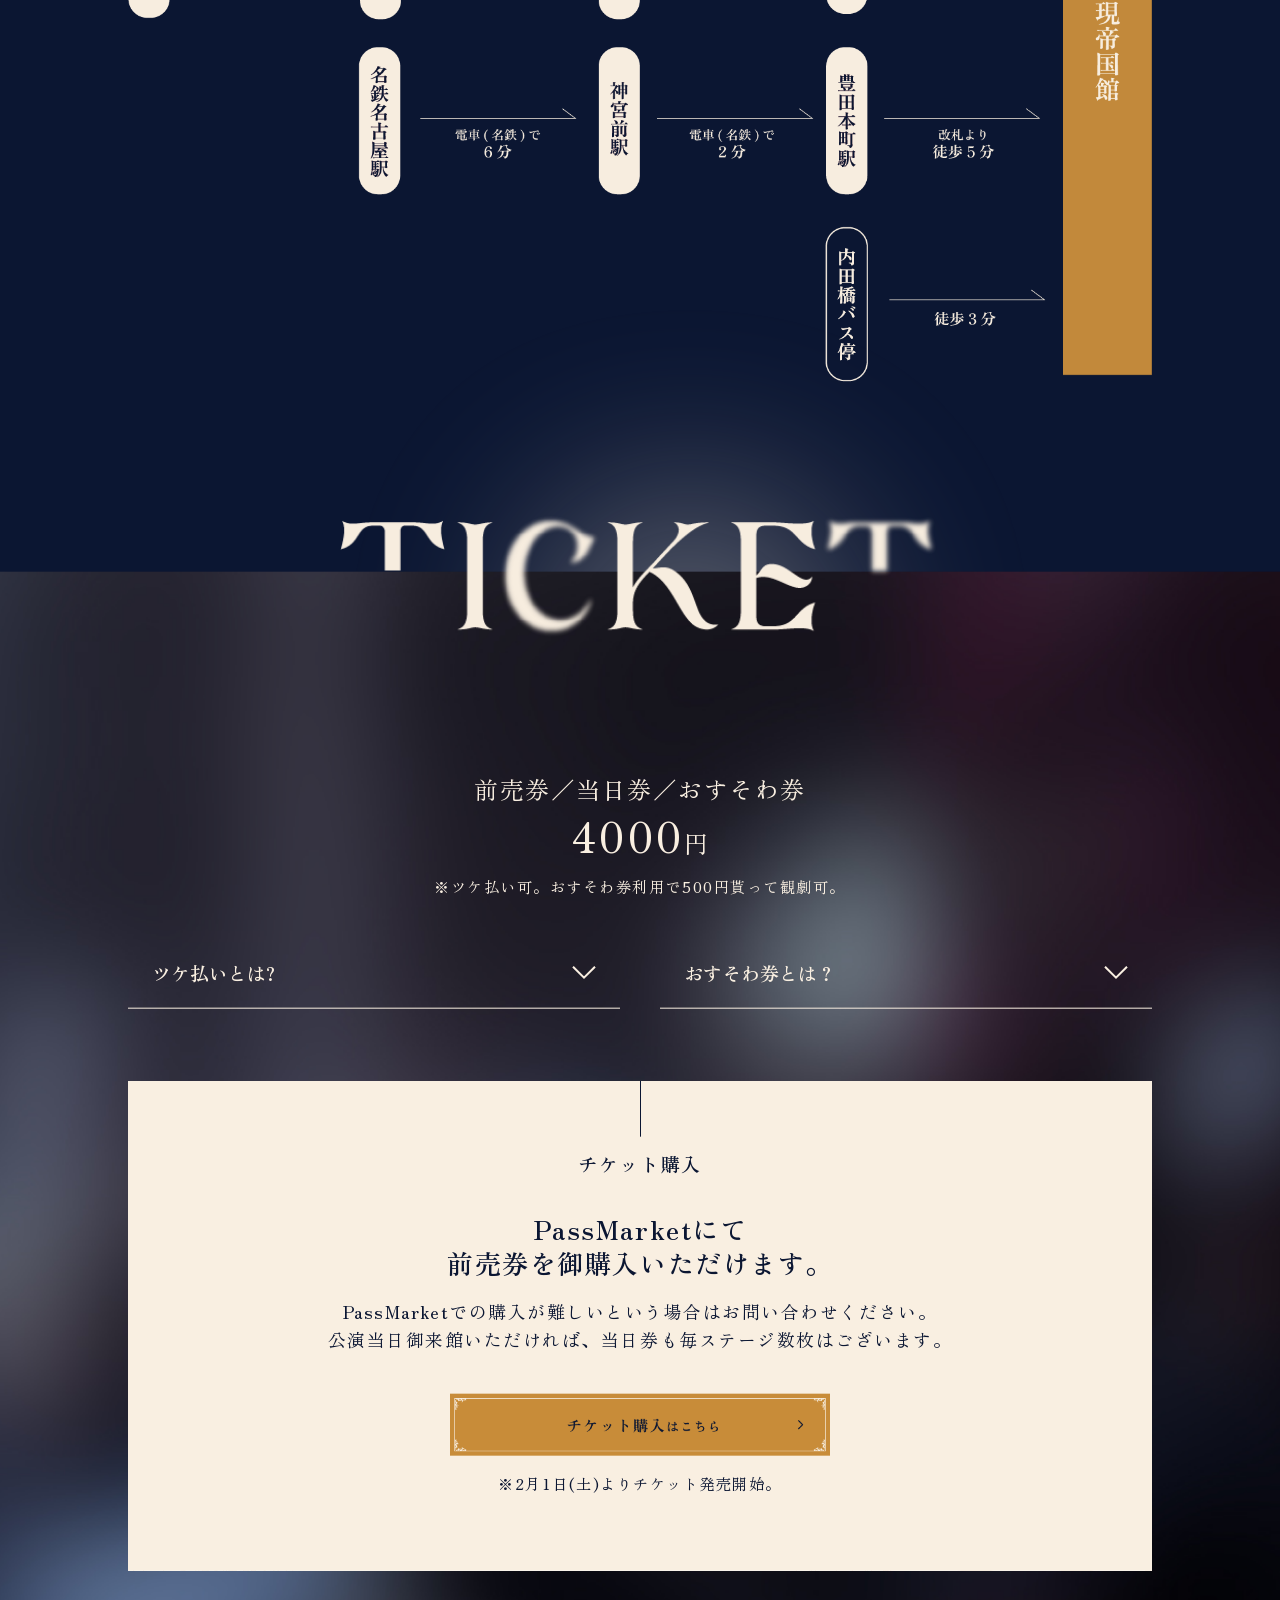
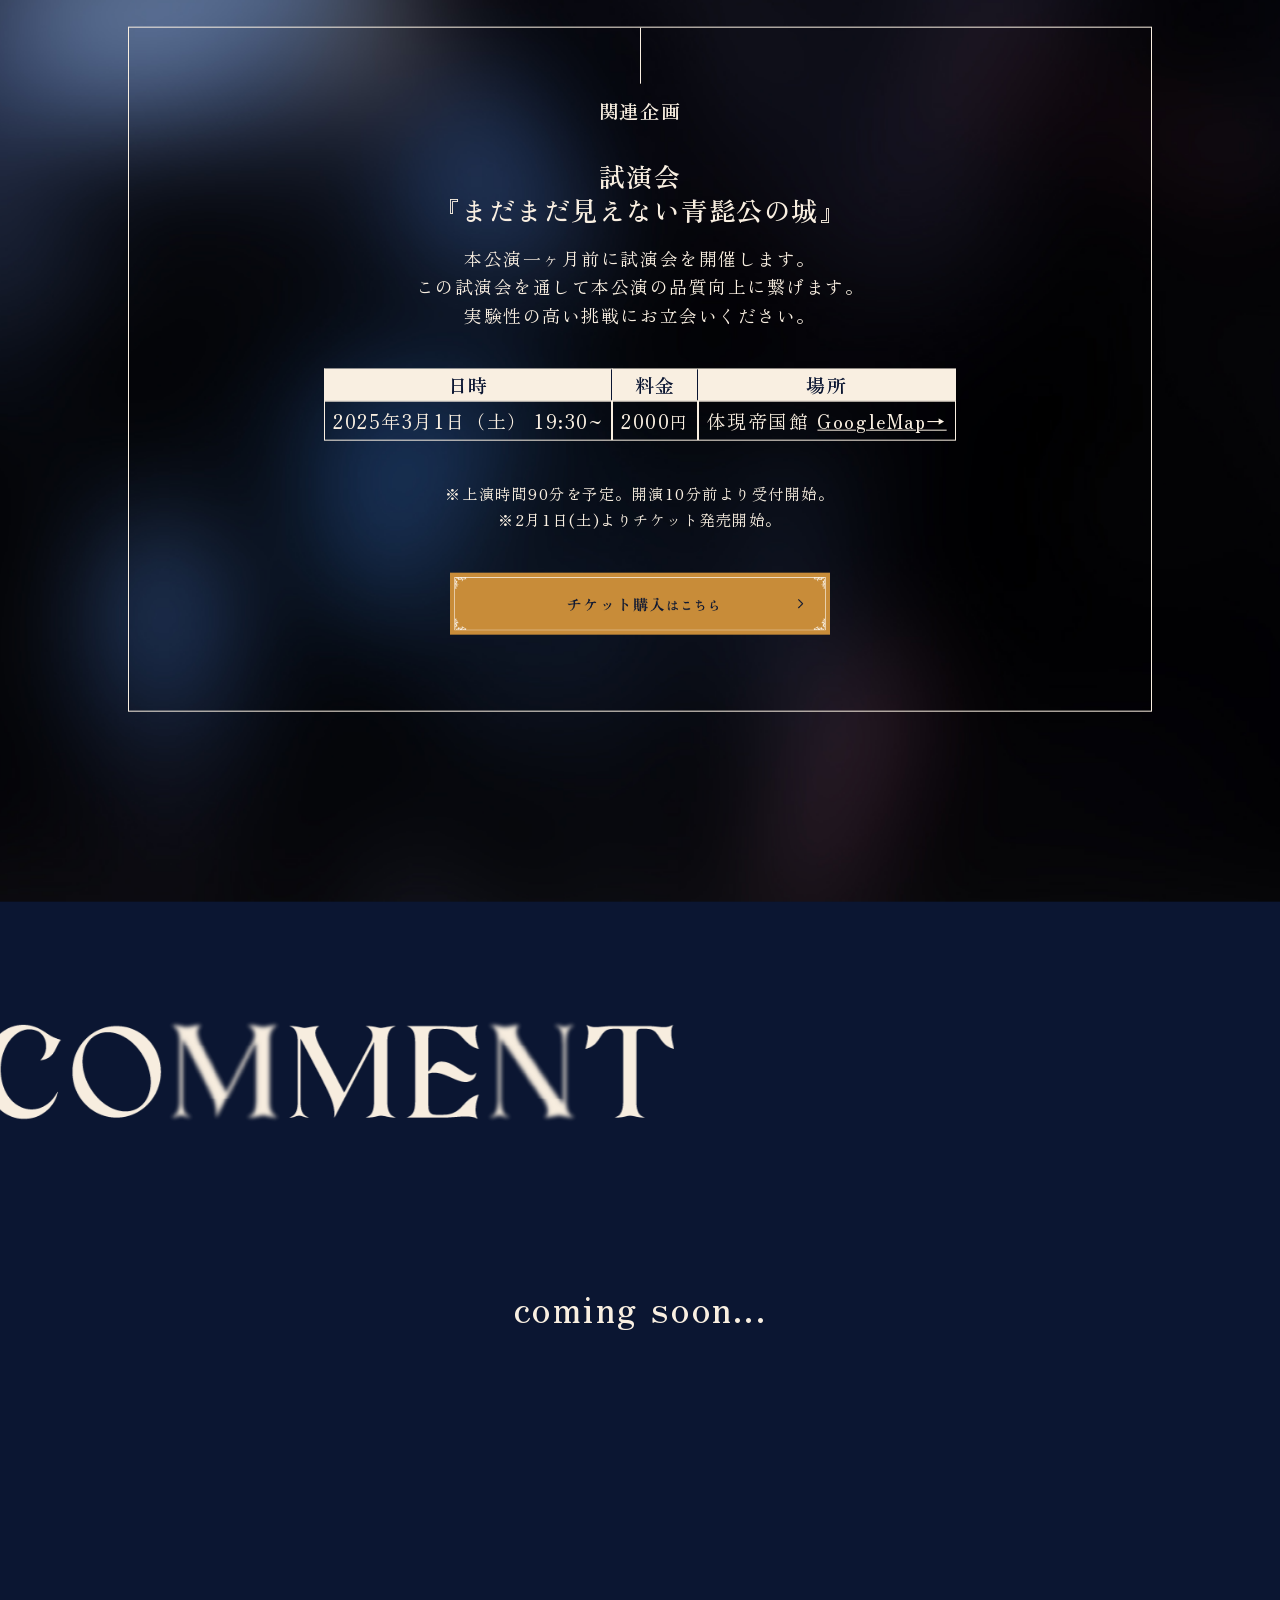
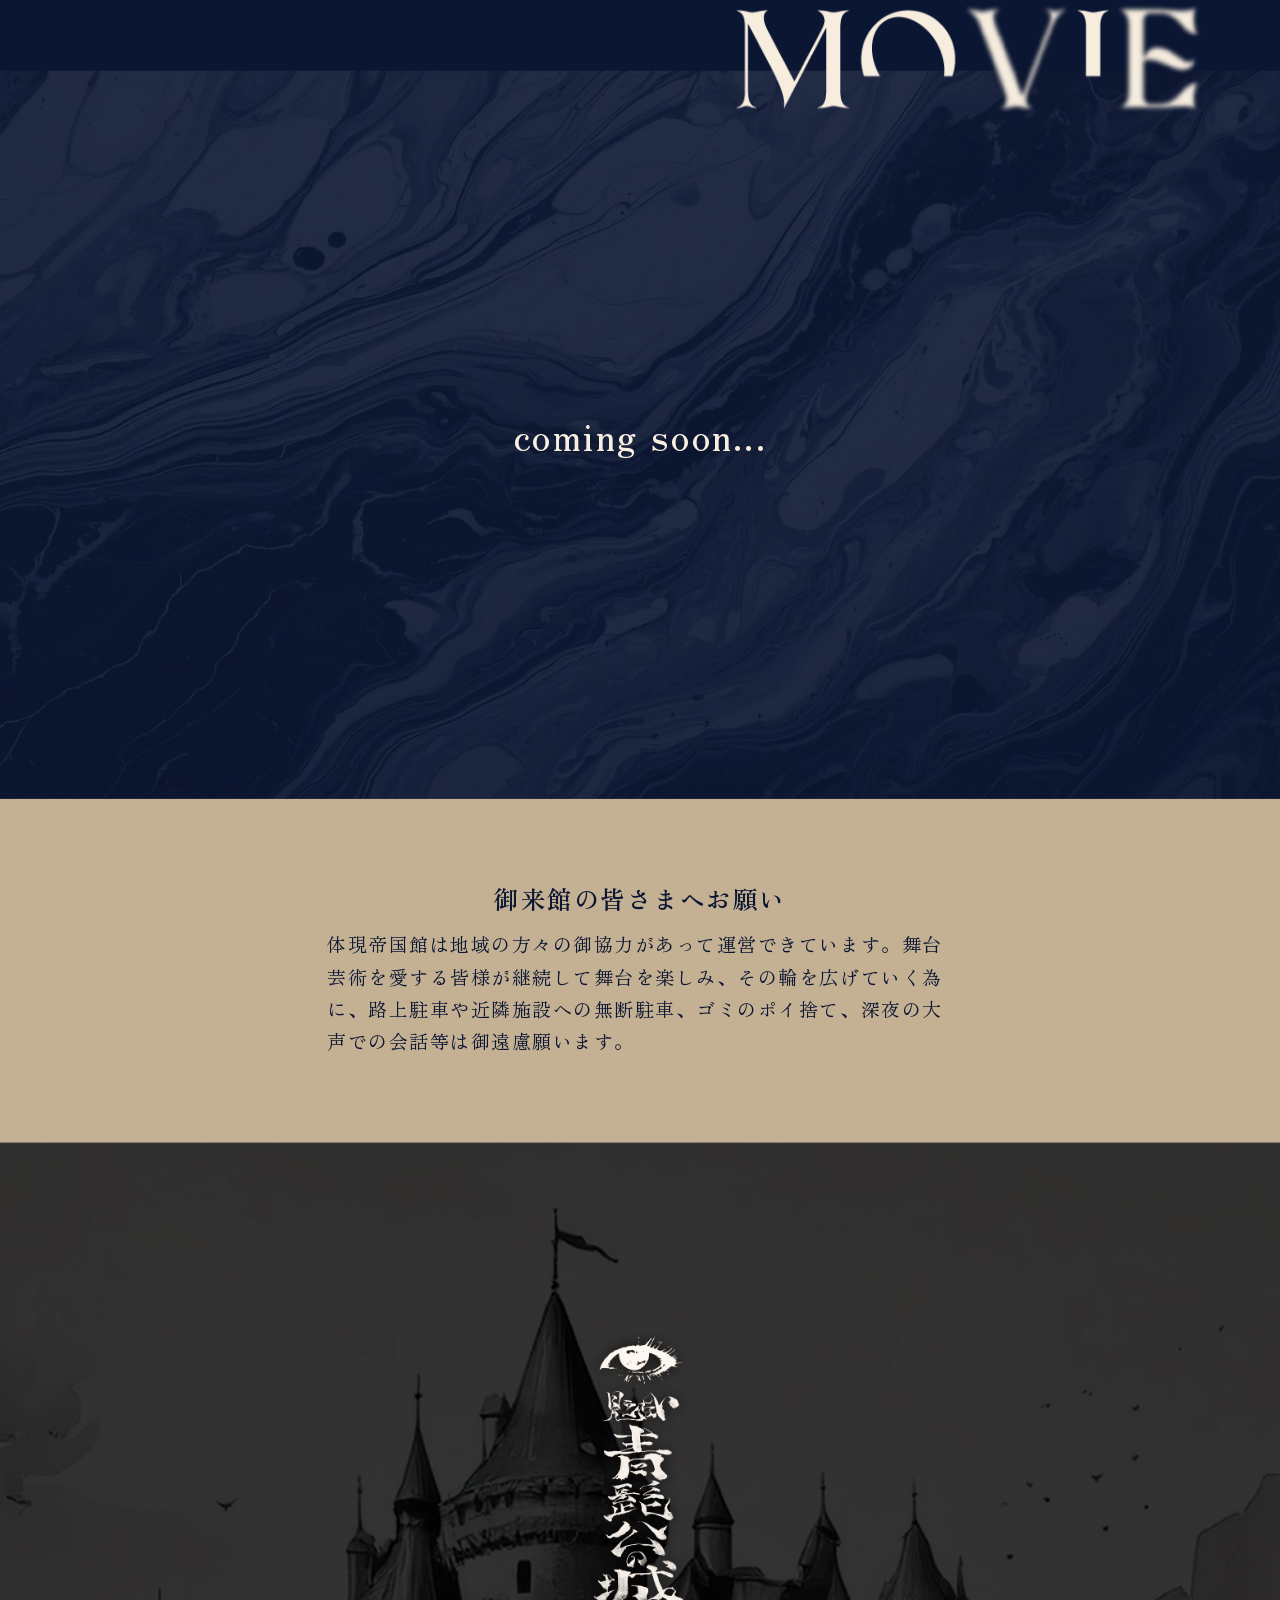
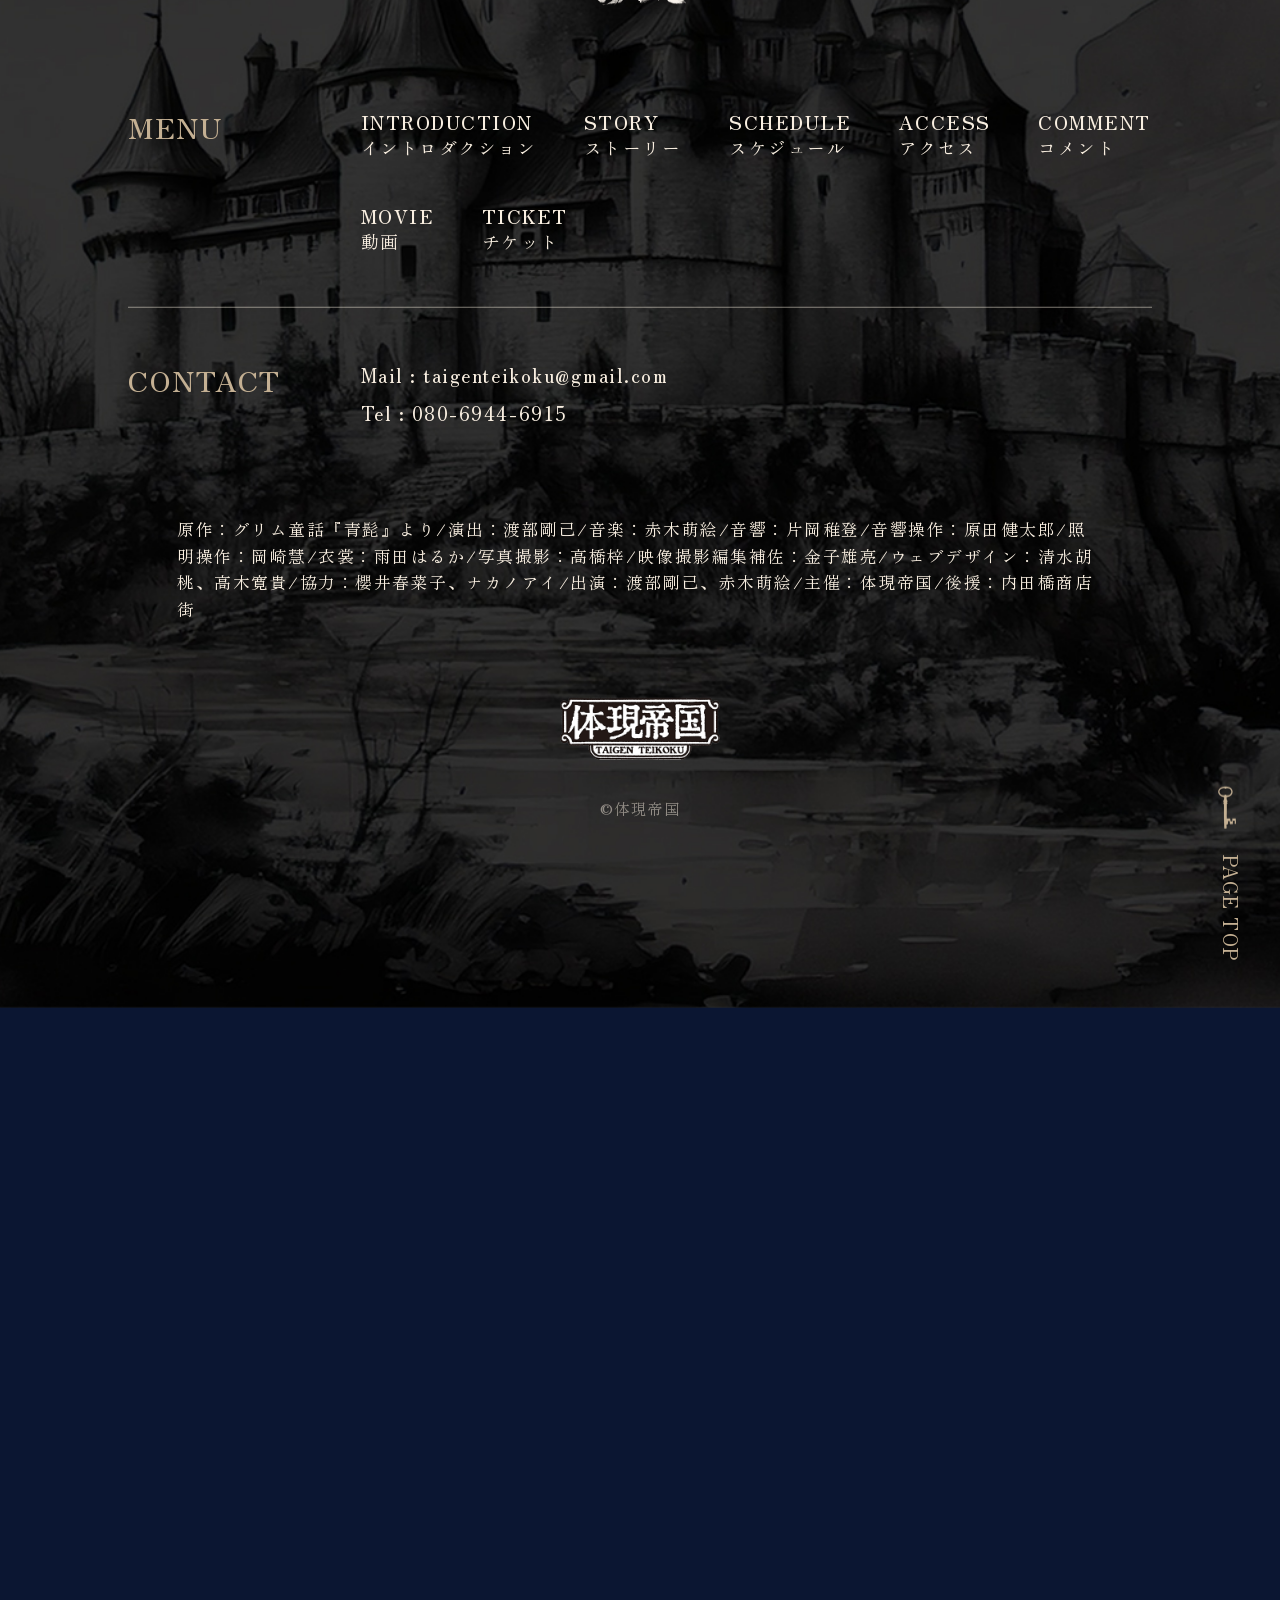
==== index.html @ 249db5a3 "a" ====
<!DOCTYPE html>
<html lang="ja">

<head prefix="og: https://ogp.me/ns#">
    <!-- 公開時に削除 -->
    <meta name="robots" content="noindex">
    <!-- ここまで -->
    <meta charset="UTF-8">
    <meta name="viewport" content="width=device-width, initial-scale=1.0">
    <title>見えない青髭公の城 | 体現帝国</title>
    <meta property="og:url" content="https://taigenteikoku.com/mienaiaohigekonoshiro_20250405" />
    <meta property="og:type" content="website" />
    <meta property="og:title" content="見えない青髭公の城 | 体現帝国" />
    <meta property="og:description" content="体現帝国 第十二回公演「見えない青髭公の城」の公式サイトです。" />
    <meta property="og:site_name" content="見えない青髭公の城 | 体現帝国" />
    <meta property="og:image" content="https://taigenteikoku.com/mienaiaohigekonoshiro_20250405/images/ogp.jpg" />


    <link rel="icon" href="./images/favicon.ico" sizes="256x256">
    <link rel="stylesheet" href="./preload.css" media="print" onload="this.media='all'" />
    <link rel="stylesheet" href="./destyle.css">
    <link rel="stylesheet" href="./style.min.css">
    <link rel="preconnect" href="https://fonts.googleapis.com">
</head>

<body class="body">


    <div class="loading">
        <div class="loading__img__wrapper">
            <img src="./images/eye_white_close.png" alt="" class="loading__img loading__img--1">
            <img src="./images/eye_white.png" alt="" class="loading__img loading__img--2">
        </div>
        <p class="loading__text"><span class="count" data-num="100">0</span>%</p>
    </div>


    <div id="cursor"></div>
    <img src="./images/cursor.png" alt="" id="stalker">


    <div class="bounce-wrapper">
        <div id="object"></div>
    </div>



    <div id="luxy">
        <!-- ファーストビュー -->

        <section class="p-firstview p-firstview--pc">
            <div class="p-firstview__inner">
                <div class="p-firstview__taigen-performance p-firstview__taigen-performance--pc mouse-over">
                    <img src="./images/taigenlogo.png" alt="体現帝国ロゴ"
                        class="p-firstview__taigenlogo p-firstview__taigenlogo--pc">

                    <p class="p-firstview__taigen-performance__text p-firstview__taigen-performance__text--pc">体現帝国館
                        こけら落とし公演<br>体現帝国 第十二回公演</p>
                </div>



                <div class="p-firstview__aohigelogo__wrapper mouse-over">
                    <img src="./images/logo.png" alt="見えない青髭公の城"
                        class="p-firstview__aohigelogo p-firstview__aohigelogo--1">
                    <img src="./images/logo2.png" alt="見えない青髭公の城"
                        class="p-firstview__aohigelogo p-firstview__aohigelogo--2">
                </div>

                <div class="p-firstview__time p-firstview__time--pc">
                    <p class="c-detail__time__text"><span class="c-detail__time__bold">2025年4月~6月</span>の3ヶ月間、</p>
                    <p class="c-detail__time__text"><span class="c-detail__time__bold">毎週土曜夜19時30分</span>開演</p>
                    <small class="c-detail__time__attention c-detail__time__attention--pc">※5月31日（土）のみ休演。</small>
                </div>

                <div class="p-firstview__credit">
                    <dl class="p-firstview__credit__list">
                        <dt class="p-firstview__credit__job">演出</dt>
                        <dd class="p-firstview__credit__name">渡部剛己</dd>
                    </dl>

                    <dl class="p-firstview__credit__list">
                        <dt class="p-firstview__credit__job">音楽</dt>
                        <dd class="p-firstview__credit__name">赤木萌絵</dd>
                    </dl>
                </div>



                <div class="p-firstview__main_visual__wrapper">
                    <div class="p-firstview__circletext mouse-over">
                        <img src="./images/2x/circle_text@2x.png" alt="">
                    </div>

                    <img src="./images/2x/mainVisual@2x.png" alt="メイン画像" class="p-firstview__main_visual">
                    <img src="./images/2x/mainVisual2@2x.png" alt="メイン画像"
                        class="p-firstview__main_visual p-firstview__main_visual--2">

                </div>


                <div class="p-firstview__english">
                    <p class="p-firstview__english-text">On this day, the "warehouse" becomes a "theater,"</p>
                    <p class="p-firstview__english-text">the "theater" becomes "Bluebeard's castle," and</p>
                    <p class="p-firstview__english-text">"Bluebeard's castle" becomes the "Japan" we know so well.
                    </p>

                </div>


            </div>
        </section>

        <section class="p-firstview p-firstview--mobile">
            <div class="p-firstview__inner">
                <div class="p-firstview__taigen-performance mouse-over">
                    <p class="p-firstview__taigen-performance__text">体現帝国館 こけら落とし公演<br>体現帝国 第十二回公演</p>
                    <img src="./images/taigenlogo.png" alt="体現帝国ロゴ" class="p-firstview__taigenlogo">
                </div>

                <div class="p-firstview__aohigelogo__wrapper mouse-over">
                    <img src="./images/logo.png" alt="見えない青髭公の城"
                        class="p-firstview__aohigelogo p-firstview__aohigelogo--1">
                    <img src="./images/logo2.png" alt="見えない青髭公の城"
                        class="p-firstview__aohigelogo p-firstview__aohigelogo--2">
                </div>
                <div class="p-firstview__main_visual__wrapper">


                    <div class="p-firstview__circletext mouse-over">
                        <img src="./images/2x/circle_text@2x.png" alt="">
                    </div>

                    <picture>
                        <source srcset="./images/2x/mainVisual@2x.png" media="(min-width: 768px)" type="image/png"
                            width="498" height="756">
                        <img src="./images/1x/mainVisual.png" alt="メイン画像" class="p-firstview__main_visual" width="498"
                            height="756">
                    </picture>

                    <picture>
                        <source srcset="./images/2x/mainVisual@2x.png" media="(min-width: 768px)" type="image/png">
                        <img src="./images/2x/mainVisual2@2x_mobile.png" alt="メイン画像"
                            class="p-firstview__main_visual p-firstview__main_visual--2">
                    </picture>
                </div>
            </div>
        </section>


        <!-- ヘッダー -->
        <!-- ヘッダーモバイル -->
        <header class="l-header l-header--mobile">
            <button class="l-hamburger">
                <span class="l-hamburger__border"></span>
                <span class="l-hamburger__border"></span>
                <span class="l-hamburger__border"></span>
                <p class="l-hamburger__text">MENU</p>
            </button>

            <div class="l-nav__wrapper--mobile">
                <dl class="l-nav l-nav--mobile">
                    <a href="#introduction" class="l-nav__link">
                        <dt class="l-nav__item--english l-nav__item">INTRODUCTION</dt>
                        <dd class="l-nav__item--japanese l-nav__item">イントロダクション</dd>
                    </a>

                    <a href="#story" class="l-nav__link">
                        <dt class="l-nav__item--english l-nav__item">STORY</dt>
                        <dd class="l-nav__item--japanese l-nav__item">ストーリー</dd>
                    </a>

                    <a href="#schedule" class="l-nav__link">
                        <dt class="l-nav__item--english l-nav__item">SCHEDULE</dt>
                        <dd class="l-nav__item--japanese l-nav__item">スケジュール</dd>
                    </a>

                    <a href="#access" class="l-nav__link">
                        <dt class="l-nav__item--english l-nav__item">ACCESS</dt>
                        <dd class="l-nav__item--japanese l-nav__item">アクセス</dd>
                    </a>

                    <a href="#comment" class="l-nav__link">
                        <dt class="l-nav__item--english l-nav__item">COMMENT</dt>
                        <dd class="l-nav__item--japanese l-nav__item">コメント</dd>
                    </a>

                    <a href="#movie" class="l-nav__link">
                        <dt class="l-nav__item--english l-nav__item">MOVIE</dt>
                        <dd class="l-nav__item--japanese l-nav__item">動画</dd>
                    </a>

                    <a href="#ticket" class="l-nav__link">
                        <dt class="l-nav__item--english l-nav__item">TICKET</dt>
                        <dd class="l-nav__item--japanese l-nav__item">チケット</dd>
                    </a>

                </dl>
            </div>
        </header>


        <header class="l-header l-header--pc">
            <dl class="l-nav l-nav--pc">

                <a href="#introduction" class="l-nav__link">
                    <dt class="l-nav__item--english l-nav__item">INTRODUCTION</dt>
                    <dd class="l-nav__item--japanese l-nav__item">イントロダクション</dd>
                </a>

                <a href="#story" class="l-nav__link">
                    <dt class="l-nav__item--english l-nav__item">STORY</dt>
                    <dd class="l-nav__item--japanese l-nav__item">ストーリー</dd>
                </a>

                <a href="#schedule" class="l-nav__link">
                    <dt class="l-nav__item--english l-nav__item">SCHEDULE</dt>
                    <dd class="l-nav__item--japanese l-nav__item">スケジュール</dd>
                </a>

                <a href="#access" class="l-nav__link">
                    <dt class="l-nav__item--english l-nav__item">ACCESS</dt>
                    <dd class="l-nav__item--japanese l-nav__item">アクセス</dd>
                </a>

                <a href="#comment" class="l-nav__link">
                    <dt class="l-nav__item--english l-nav__item">COMMENT</dt>
                    <dd class="l-nav__item--japanese l-nav__item">コメント</dd>
                </a>

                <a href="#movie" class="l-nav__link">
                    <dt class="l-nav__item--english l-nav__item">MOVIE</dt>
                    <dd class="l-nav__item--japanese l-nav__item">動画</dd>
                </a>

                <a href="#ticket" class="l-nav__link">
                    <dt class="l-nav__item--english l-nav__item">TICKET</dt>
                    <dd class="l-nav__item--japanese l-nav__item">チケット</dd>
                </a>

            </dl>
        </header>


        <!-- 詳細 -->
        <div class="wrapper">
            <section class="c-detail">
                <div class="c-detail__inner">
                    <div class="c-detail__time">
                        <p class="c-detail__time__text"><span class="c-detail__time__bold">2025年4月~6月</span>の3ヶ月間、
                        </p>
                        <p class="c-detail__time__text"><span class="c-detail__time__bold">毎週土曜夜19時30分</span>開演</p>
                        <small class="c-detail__time__attention">※5月31日（土）のみ休演。</small>
                    </div>

                    <div class="c-detail__credit">
                        <dl class="c-detail__credit__list">
                            <dt class="c-detail__credit__job">演出</dt>
                            <dd class="c-detail__credit__name">渡部剛己</dd>
                        </dl>

                        <dl class="c-detail__credit__list">
                            <dt class="c-detail__credit__job">音楽</dt>
                            <dd class="c-detail__credit__name">赤木萌絵</dd>
                        </dl>
                    </div>

                    <div class="c-detail__english">
                        <p class="c-detail__english-text">On this day, the "warehouse" becomes a "theater,"</p>
                        <p class="c-detail__english-text">the "theater" becomes "Bluebeard's castle," and</p>
                        <p class="c-detail__english-text">"Bluebeard's castle" becomes the "Japan" we know</p>
                        <p class="c-detail__english-text">so well.</p>

                    </div>

                </div>
            </section>

            <!-- バナー -->
            <section class="p-banner">
                <div class="p-banner__inner">
                    <button class="c-button c-button--ticket c-button--ticket-main"><a
                            href="https://passmarket.yahoo.co.jp/event/show/detail/021ije5vzr541.html" target="_blank"
                            rel="noopener noreferrer" class="c-button__link"><img src="./images/btn.png" alt=""
                                class="c-button__img"></a></button>


                    <!-- ここから下は非表示 -->

                    <!-- <a href="#" class="p-banner__link"><img src="./images/2x/banner1@2x.png" alt="バナー"
                            class="p-banner--1"></a>

                    <a href="#schedule" class="p-banner__link"><img src="./images/2x/banner2@2x.png" alt="バナー"
                            class="p-banner--2"></a> -->

                    <!-- ここまで -->
                </div>
            </section>
        </div>


        <!-- イントロダクション -->
        <section class="p-introduction" id="introduction">
            <h2 class="p-introduction__head p-introduction__head--intro target">
                <img src="./images/2x/intro@2x.png" alt="イントロダクション"
                    class="p-introduction__head-img p-introduction__head-img--intro">
            </h2>

            <h2 class="p-introduction__head p-introduction__head--introduction target">
                <img src="./images/2x/intro_1@2x.png" alt="イントロダクション"
                    class="p-introduction__head-img p-introduction__head-img--introduction">
            </h2>




            <div class="p-introduction__text-and-img">
                <div class="p-introduction__text-group">
                    <h3 class="p-introduction__title target">いま、新たな幕が上がる。</h3>
                    <p class="p-introduction__text">2024年1月より<br class="br-mb">名古屋市南区にある倉庫を借り、<br>
                        改装を続けてきた<br class="br-mb">体現帝国の専用劇場『体現帝国館』。<br>
                        そのこけら落とし公演が上演されます。<br>
                        本番と同じ充実した劇場環境で<br class="br-mb">稽古を重ねてきた<br>
                        本作の上演にご期待ください。</p>
                </div>


                <div class="p-introduction__bg-wrapper ">
                    <div class="p-introduction__bg luxy-el" data-speed-y="4" data-offset="-150"></div>
                </div>
            </div>

            <h2 class="p-introduction__head p-introduction__head--duction target">
                <img src="./images/2x/duction@2x.png" alt="イントロダクション"
                    class="p-introduction__head-img p-introduction__head-img--duction">
            </h2>
        </section>


        <!-- ストーリー -->
        <section class="p-story" id="story">
            <div class="p-story__inner">
                <div class="p-story__img-and-head">
                    <div class="p-story__img-wrapper">
                        <div class="p-story__img luxy-el" data-speed-y="3" data-offset="-150"></div>
                    </div>
                    <h2 class="p-story__head target"><img src="./images/2x/story@2x.png" alt="ストーリー"
                            class="p-story__head-img">
                    </h2>
                </div>

                <div class="p-story__text-group">
                    <h3 class="p-story__title target">グリム童話『青髭』を元に創られる<br>
                        童話と現代が重なる<span class="bw">ダークメルヘン劇。</span></h3>
                    <p class="p-story__text target">
                        青髭公の城にやってきた盲目の少女ユディット。<br class="br-pc">「見ること」「見えないこと」「見過ぎてしまったこと」<br
                            class="br-pc">「見てはいけないこと」「見せてくれないこと」<br class="br-pc">「見たくないこと」「見せられてしまうこと」<br
                            class="br-pc">『見る』をテーマに演劇の魔法を<br class="br-pc">ふんだんに織り交ぜて劇は展開する。<br
                            class="br-pc">この日、“倉庫”は“劇場”となり、<br class="br-pc">“劇場”は“青髭公の城”となり、<br
                            class="br-pc">“青髭公の城”は私たちのよく知る“日本”となる。
                    </p>
                </div>
            </div>
        </section>


        <!-- スケジュール -->
        <section class="p-schedule" id="schedule">
            <div class="p-schedule__content">
                <h2 class="p-schedule__head target"><img src="./images/2x/schedule_1@2x.png" alt="スケジュール"
                        class="p-schedule__head-img">
                </h2>
                <div class="p-schedule__text-group target">
                    <h3 class="p-schedule__title">日時</h3>
                    <p class="p-schedule__text"><span class="p-schedule__bold">2025年4月~6月</span>の3ヶ月間、<br>
                        <span class="p-schedule__bold">毎週土曜夜19時30分</span>開演。
                    </p>
                    <small class="p-schedule__attention">※5月31日（土）のみ休演させていただきます。</small>


                    <!-- ここから下は非公開 -->
                    <!-- <div class="p-schedule__performance-group">
                        <h4 class="p-schedule__subtitle">＊ 追加公演決定!</h4>
                        <p class="p-schedule__text p-schedule__text--sub"><span
                                class="p-schedule__text--color p-schedule__small">日付　</span>7/4<span
                                class="p-schedule__small">(金)</span>、7/5<span
                                class="p-schedule__small">(土)</span>、7/6<span
                                class="p-schedule__small">(日)</span>、7/7<span class="p-schedule__small">(月)</span></p>

                        <p class="p-schedule__text"><span
                                class="p-schedule__text--color p-schedule__small">時間　</span>19:30〜</p>

                    </div> -->
                    <!-- ここまで -->

                    <h3 class="p-schedule__title">備考</h3>
                    <small class="p-schedule__attention">※上演時間90分を予定。開演10分前より受付開始。</small>
                    <small class="p-schedule__attention">※各日21:00頃より公演打ち上げを開催します。どなたも御参加ください。</small>
                </div>
            </div>

            <!-- <div class="p-schedule__bg-wrapper">
                <div class="p-schedule__bg luxy-el"></div>
            </div> -->
        </section>


        <!-- アクセス -->
        <section class="p-access" id="access">
            <div class="p-access__inner">
                <h2 class="p-access__head target"><img src="./images/2x/access@2x.png" alt="アクセス"
                        class="p-access__head-img">
                </h2>


                <div class="p-access__contents">
                    <div class="p-access__theater">
                        <img src="./images/taigenteikokukanlogo_yoko.png" alt="体現帝国館" class="p-access__taigenteikoukan">
                        <p class="p-access__address">〒457-0862 愛知県名古屋市南区内田橋 1-6-10 1F</p>
                        <a href="https://maps.app.goo.gl/uY2NHnXmMKWfeF3t6" class="c-button__link c-button__link--map"
                            target="_blank" rel="noopener noreferrer">Google
                            Map</a>
                    </div>

                    <div class="p-access__transit">
                        <h3 class="p-access__title">近辺からお越しの方</h3>
                        <p class="p-access__description">地下鉄名城線［熱田神宮伝馬町駅］③番出口より徒歩10分<br>
                            名鉄［豊田本町駅］改札より徒歩5分<br>
                            市バス［内田橋バス停］より徒歩3分</p>

                        <h3 class="p-access__title">遠方からお越しの方</h3>
                        <p class="p-access__description">東京［東京駅］より約2時間<br>
                            大阪［大阪駅］より約1時間40分</p>

                        <h3 class="p-access__title">備考</h3>
                        <p class="p-access__description">建物の隣にコインパーキング有</p>
                    </div>
                </div>

                <img src="./images/2x/tizu@2x.png" alt="アクセスマップ" class="p-access__map-img" loading="lazy">
            </div>
        </section>


        <!-- チケット -->
        <section class="p-ticket" id="ticket">
            <div class="p-ticket__inner">
                <h2 class="p-ticket__head"><img src="./images/2x/ticket@2x.png" alt="チケット" class="p-ticket__head-img"
                        loading="lazy">
                </h2>

                <p class="p-ticket__category">前売券／当日券／おすそわ券</p>
                <p class="p-ticket__price"><span class="p-ticket__price-number">4000</span>円</p>
                <small class="p-ticket__attention">※ツケ払い可。おすそわ券利用で500円貰って<span class="bw">観劇可。</span></small>

                <div class="p-ticket__means">

                    <div class="c-button--means__wrapper">
                        <button class="c-button--means c-button--tukebarai">ツケ払いとは?<img src="./images/accordion.svg"
                                alt="" class="c-button--means__img"></button>
                        <div class="c-button--means__contents c-button--means__contents--tukabarai">
                            <p class="c-button--means__text">返 済 予 定 日 を 指 定 し て い た だ く こ と で 、 体 現 帝 国 の 公 演 を ツ ケ
                                で 観
                                劇 い た だ け ま す 。 事 前
                                にtaigenteikoku@gmail.com
                                までお問い合わせください。今月は支払いが難しいけれど本作品を観劇したいという方はご利用ください。</p>
                        </div>
                    </div>

                    <div class="c-button--means__wrapper">
                        <button class="c-button--means  c-button--donetike">おすそわ券とは？<img src="./images/accordion.svg"
                                alt="" class="c-button--means__img"></button>
                        <div class="c-button--means__contents--donetike c-button--means__contents">
                            <img src="./images/ticket.jpg" alt="" class="c-button--means__description-img">
                            <p class="c-button--means__text">
                                観劇体験を贈るご提案。期間中におすそわ券を購入すると、公演当日劇場にて購入された枚数分の観劇チケットと現金500円がおすそわ券利用希望者へ配布されます。（ただし、おすそわ券利用は体現帝国初観劇の方に限ります。）おすそわ券と本公演チケットを購入いただいたお客様へは特典として入場時に優先して御入場いただけます。お金を理由に観劇を諦めることなく、より多くの方が体現帝国の作品に触れられる取り組みです。
                                ※おすそわ券購入者が観劇するには、別途チケット(前売券/当日券)を購入していただく必要があります。</p>
                        </div>
                    </div>
                </div>

                <div class="p-ticket__purchase target">
                    <h2 class="p-ticket__bigtitle">チケット購入</h2>
                    <h3 class="p-ticket__title">PassMarketにて<br>
                        前売券を御購入<span class="bw">いただけます。</span></h3>
                    <p class="p-ticket__text">PassMarketでの購入が難しいという場合はお問い合わせください。<br class="br-pc">
                        公演当日御来館いただければ、当日券も毎ステージ数枚は<span class="bw">ございます。</span></p>

                    <button class="c-button c-button--ticket"><a
                            href="https://passmarket.yahoo.co.jp/event/show/detail/021ije5vzr541.html"
                            class="c-button__link" target="_blank" rel="noopener noreferrer"><img src="./images/btn.png"
                                alt="" class="c-button__img"></a></button> <small
                        class="p-ticket__purchase__attention p-ticket__attention">※2月1日(土)よりチケット発売開始。</small>
                </div>

                <div class="p-ticket__relation target">
                    <h2 class="p-ticket__bigtitle p-ticket__bigtitle--2">関連企画</h2>

                    <h3 class="p-ticket__title">試演会<br>
                        『まだまだ見えない<span class="bw">青髭公の城』</span></h3>

                    <p class="p-ticket__text">本公演一ヶ月前に試演会を開催します。<br class="br-pc">
                        この試演会を通して本公演の品質向上に繋げます。<br class="br-pc">実験性の高い挑戦にお立会いください。</p>

                    <table class="p-ticket__relation__table">
                        <tbody>
                            <tr class="p-ticket__relation__table-column">
                                <th class="p-ticket__relation__table-head">日時</td>
                                <td class="p-ticket__relation__table-cell">2025年3月1日（土）
                                    19:30~</td>
                            </tr>
                            <tr class="p-ticket__relation__table-column">
                                <th class="p-ticket__relation__table-head">料金</td>
                                <td class="p-ticket__relation__table-cell price">2000<span
                                        class="p-ticket__small">円</span>
                                </td>
                            </tr>
                            <tr class="p-ticket__relation__table-column">
                                <th class="p-ticket__relation__table-head last">場所</td>
                                <td class="p-ticket__relation__table-cell">体現帝国館<a class="p-ticket__link"
                                        href="https://maps.app.goo.gl/uY2NHnXmMKWfeF3t6" target="_blank"
                                        rel="noopener noreferrer">GoogleMap→</a>
                                </td>
                            </tr>

                        </tbody>
                    </table>

                    <small class="p-ticket__relation__attention p-ticket__attention">※上演時間90分を予定。開演10分前より<span
                            class="bw">受付開始。</span>

                        <br>※2月1日(土)よりチケット発売開始。</small>


                    <button class="c-button c-button--ticket"><a
                            href="https://passmarket.yahoo.co.jp/event/show/detail/021ije5vzr541.html"
                            class="c-button__link" target="_blank" rel="noopener noreferrer"><img src="./images/btn.png"
                                alt="" class="c-button__img"></a></button>
                </div>
            </div>
        </section>


        <!-- コメント -->
        <section class="p-comment" id="comment">
            <h2 class="p-comment__head target"><img src="./images/2x/comment@2x.png" alt="コメント"
                    class="p-comment__head-img">
            </h2>


            <!-- コメント公開部分/ここから -->

            <!-- <div class="p-comment__card-list target">
                <div class="p-comment__card">
                    <dl class="p-comment__info">
                        <dt class="p-comment__info--name">仮の名前</dt>
                        <dd class="p-comment__info--job">舞台演出家</dd>
                    </dl>

                    <h3 class="p-comment__title">観劇を通して、緊張感と驚きの連続に引き込まれました。</h3>
                    <p class="p-comment__text">
                        登場人物たちが隠す秘密や嘘が徐々に明らかになるたび、息を飲む展開に。観客もまた一緒に謎を解き明かす探偵のような気分にさせられ、終盤に向けての予想外の展開には鳥肌が立ちました。照明や音響も絶妙で、暗闇に潜む恐怖や緊迫感をリアルに感じることができました。全体的に計算され尽くした構成と演出で、観る者の心を掴む素晴らしい舞台でした。
                    </p>
                </div>

                <div class="p-comment__card">
                    <dl class="p-comment__info">
                        <dt class="p-comment__info--name">仮の名前</dt>
                        <dd class="p-comment__info--job">舞台演出家</dd>
                    </dl>

                    <h3 class="p-comment__title">観劇を通して、緊張感と驚きの連続に引き込まれました。</h3>
                    <p class="p-comment__text">
                        登場人物たちが隠す秘密や嘘が徐々に明らかになるたび、息を飲む展開に。観客もまた一緒に謎を解き明かす探偵のような気分にさせられ、終盤に向けての予想外の展開には鳥肌が立ちました。照明や音響も絶妙で、暗闇に潜む恐怖や緊迫感をリアルに感じることができました。全体的に計算され尽くした構成と演出で、観る者の心を掴む素晴らしい舞台でした。
                    </p>
                </div>
                <div class="p-comment__card">
                    <dl class="p-comment__info">
                        <dt class="p-comment__info--name">仮の名前</dt>
                        <dd class="p-comment__info--job">舞台演出家</dd>
                    </dl>

                    <h3 class="p-comment__title">観劇を通して、緊張感と驚きの連続に引き込まれました。</h3>
                    <p class="p-comment__text">
                        登場人物たちが隠す秘密や嘘が徐々に明らかになるたび、息を飲む展開に。観客もまた一緒に謎を解き明かす探偵のような気分にさせられ、終盤に向けての予想外の展開には鳥肌が立ちました。照明や音響も絶妙で、暗闇に潜む恐怖や緊迫感をリアルに感じることができました。全体的に計算され尽くした構成と演出で、観る者の心を掴む素晴らしい舞台でした。
                    </p>
                </div>

            </div> -->

            <!-- ここまで -->

            <!-- coming soonは情報公開時に消してください -->
            <p class="c-comingsoon">coming soon...</p>
        </section>

        <!-- 動画 -->
        <section class="p-movie" id="movie">
            <h2 class="p-movie__head"><img src="./images/2x/movie@2x.png" alt="ムービー" class="p-movie__head-img"></h2>

            <!-- 動画公開部分/ここから 埋め込みコードを変えてください -->

            <!-- <div class="p-movie__inner">
                <iframe src="https://www.youtube.com/embed/6uZU28KITWU?si=bjQI7ofcOEFmvGzw" title="YouTube video player"
                    frameborder="0"
                    allow="accelerometer; autoplay; clipboard-write; encrypted-media; gyroscope; picture-in-picture; web-share"
                    referrerpolicy="strict-origin-when-cross-origin" allowfullscreen></iframe>

                <p class="p-movie__title">プロモーション映像</p>
            </div>
 -->
            <!-- ここまで -->


            <!-- coming soonは情報公開時に消してください -->
            <p class="c-comingsoon">coming soon...</p>

        </section>

        <section class="p-attention">
            <div class="p-attention__inner">
                <h3 class="p-attention__head">御来館の皆さまへお願い</h3>
                <p class="p-attention__text">
                    体現帝国館は地域の方々の御協力があって運営できています。舞台芸術を愛する皆様が継続して舞台を楽しみ、その輪を広げていく為に、路上駐車や近隣施設への無断駐車、ゴミのポイ捨て、深夜の大声での会話等は御遠慮願います。
                </p>
            </div>
        </section>


        <!-- フッター -->
        <footer class="l-footer">
            <div class="l-footer__inner">

                <h2 class="l-footer__logo"><img src="./images/logo.png" alt="" class="l-footer__logo-img"></h2>

                <div class="l-footer__group l-footer__group--menu">
                    <h3 class="l-footer__group__head">MENU</h3>
                    <dl class="l-nav l-nav--footer">
                        <a href="#introduction" class="l-nav__link">
                            <dt class="l-nav__item--english l-nav__item">INTRODUCTION</dt>
                            <dd class="l-nav__item--japanese l-nav__item">イントロダクション</dd>
                        </a>

                        <a href="#story" class="l-nav__link">
                            <dt class="l-nav__item--english l-nav__item">STORY</dt>
                            <dd class="l-nav__item--japanese l-nav__item">ストーリー</dd>
                        </a>

                        <a href="#schedule" class="l-nav__link">
                            <dt class="l-nav__item--english l-nav__item">SCHEDULE</dt>
                            <dd class="l-nav__item--japanese l-nav__item">スケジュール</dd>
                        </a>

                        <a href="#access" class="l-nav__link">
                            <dt class="l-nav__item--english l-nav__item">ACCESS</dt>
                            <dd class="l-nav__item--japanese l-nav__item">アクセス</dd>
                        </a>

                        <a href="#comment" class="l-nav__link">
                            <dt class="l-nav__item--english l-nav__item">COMMENT</dt>
                            <dd class="l-nav__item--japanese l-nav__item">コメント</dd>
                        </a>

                        <a href="#movie" class="l-nav__link">
                            <dt class="l-nav__item--english l-nav__item">MOVIE</dt>
                            <dd class="l-nav__item--japanese l-nav__item">動画</dd>
                        </a>

                        <a href="#ticket" class="l-nav__link">
                            <dt class="l-nav__item--english l-nav__item">TICKET</dt>
                            <dd class="l-nav__item--japanese l-nav__item">チケット</dd>
                        </a>

                    </dl>
                </div>

                <div class="l-footer__group l-footer__group--contact">
                    <h3 class="l-footer__group__head">CONTACT</h3>

                    <div class="l-footer__group__text-group">
                        <p class="l-footer__group__text">Mail : taigenteikoku@gmail.com</p>
                        <p class="l-footer__group__text">Tel : 080-6944-6915</p>
                    </div>
                </div>

                <p class="l-footer__credit">
                    原作：グリム童話『青髭』より/演出：渡部剛己/音楽：赤木萌絵/音響：片岡稚登/音響操作：原田健太郎/照明操作：岡崎慧/衣裳：雨田はるか/写真撮影：高橋梓/映像撮影編集補佐：金子雄亮/ウェブデザイン：清水胡桃、高木寛貴/協力：櫻井春菜子、ナカノアイ/出演：渡部剛己、赤木萌絵/主催：体現帝国/後援：内田橋商店街
                </p>

                <a href="https://taigenteikoku.com/" class="l-footer__link" target="_blank"
                    rel="noopener noreferrer"><img src="./images/taigenlogo_yoko.png" alt="体現帝国"
                        class="l-footer__taigen"></a>

                <small class="l-footer__copy">©体現帝国</small>

                <div class="l-footer__pagetop">
                    <a href="#">
                        <img src="./images/kagi_icon.png" alt="" class="l-footer__pagetop__img">
                        <p class="l-footer__pagetop__text">PAGE TOP</p>
                    </a>
                </div>

            </div>
        </footer>
    </div>
    <script src="./jquery-3.7.1.min.js"></script>
    <script src="luxy.min.js"></script>
    <script src="./script.js"></script>
</body>

</html>
---- preload.css ----
html:after {
    content: "";
    background-image: url("./images/aohige_intro.jpg"),
        url("./images/aohige_story1.jpg"), url("./images/aohige_schedule.jpg"), url("./images/ticketbg.jpg"), url("./images/footer.jpg");
}
---- destyle.css ----
/*! destyle.css v4.0.0 | MIT License | https://github.com/nicolas-cusan/destyle.css */

/* Reset box-model and set borders */
/* ============================================ */

*,
::before,
::after {
  box-sizing: border-box;
  border-style: solid;
  border-width: 0;
}

/* Document */
/* ============================================ */

/**
 * 1. Correct the line height in all browsers.
 * 2. Prevent adjustments of font size after orientation changes in iOS.
 * 3. Remove gray overlay on links for iOS.
 */

html {
  line-height: 1.15; /* 1 */
  -webkit-text-size-adjust: 100%; /* 2 */
  -webkit-tap-highlight-color: transparent; /* 3*/
}

/* Sections */
/* ============================================ */

/**
 * Remove the margin in all browsers.
 */

body {
  margin: 0;
}

/**
 * Render the `main` element consistently in IE.
 */

main {
  display: block;
}

/* Vertical rhythm */
/* ============================================ */

p,
table,
blockquote,
address,
pre,
iframe,
form,
figure,
dl {
  margin: 0;
}

/* Headings */
/* ============================================ */

h1,
h2,
h3,
h4,
h5,
h6 {
  font-size: inherit;
  font-weight: inherit;
  margin: 0;
}

/* Lists (enumeration) */
/* ============================================ */

ul,
ol {
  margin: 0;
  padding: 0;
  list-style: none;
}

/* Lists (definition) */
/* ============================================ */

dt {
  font-weight: bold;
}

dd {
  margin-left: 0;
}

/* Grouping content */
/* ============================================ */

/**
 * 1. Add the correct box sizing in Firefox.
 * 2. Show the overflow in Edge and IE.
 */

hr {
  box-sizing: content-box; /* 1 */
  height: 0; /* 1 */
  overflow: visible; /* 2 */
  border-top-width: 1px;
  margin: 0;
  clear: both;
  color: inherit;
}

/**
 * 1. Correct the inheritance and scaling of font size in all browsers.
 * 2. Correct the odd `em` font sizing in all browsers.
 */

pre {
  font-family: monospace, monospace; /* 1 */
  font-size: inherit; /* 2 */
}

address {
  font-style: inherit;
}

/* Text-level semantics */
/* ============================================ */

/**
 * Remove the gray background on active links in IE 10.
 */

a {
  background-color: transparent;
  text-decoration: none;
  color: inherit;
}

/**
 * 1. Remove the bottom border in Chrome 57-
 * 2. Add the correct text decoration in Chrome, Edge, IE, Opera, and Safari.
 */

abbr[title] {
  text-decoration: underline dotted; /* 2 */
}

/**
 * Add the correct font weight in Chrome, Edge, and Safari.
 */

b,
strong {
  font-weight: bolder;
}

/**
 * 1. Correct the inheritance and scaling of font size in all browsers.
 * 2. Correct the odd `em` font sizing in all browsers.
 */

code,
kbd,
samp {
  font-family: monospace, monospace; /* 1 */
  font-size: inherit; /* 2 */
}

/**
 * Add the correct font size in all browsers.
 */

small {
  font-size: 80%;
}

/**
 * Prevent `sub` and `sup` elements from affecting the line height in
 * all browsers.
 */

sub,
sup {
  font-size: 75%;
  line-height: 0;
  position: relative;
  vertical-align: baseline;
}

sub {
  bottom: -0.25em;
}

sup {
  top: -0.5em;
}

/* Replaced content */
/* ============================================ */

/**
 * Prevent vertical alignment issues.
 */

svg,
img,
embed,
object,
iframe {
  vertical-align: bottom;
}

/* Forms */
/* ============================================ */

/**
 * Reset form fields to make them styleable.
 * 1. Make form elements stylable across systems iOS especially.
 * 2. Inherit text-transform from parent.
 */

button,
input,
optgroup,
select,
textarea {
  -webkit-appearance: none; /* 1 */
  appearance: none;
  vertical-align: middle;
  color: inherit;
  font: inherit;
  background: transparent;
  padding: 0;
  margin: 0;
  border-radius: 0;
  text-align: inherit;
  text-transform: inherit; /* 2 */
}

/**
 * Correct cursors for clickable elements.
 */

button,
[type="button"],
[type="reset"],
[type="submit"] {
  cursor: pointer;
}

button:disabled,
[type="button"]:disabled,
[type="reset"]:disabled,
[type="submit"]:disabled {
  cursor: default;
}

/**
 * Improve outlines for Firefox and unify style with input elements & buttons.
 */

:-moz-focusring {
  outline: auto;
}

select:disabled {
  opacity: inherit;
}

/**
 * Remove padding
 */

option {
  padding: 0;
}

/**
 * Reset to invisible
 */

fieldset {
  margin: 0;
  padding: 0;
  min-width: 0;
}

legend {
  padding: 0;
}

/**
 * Add the correct vertical alignment in Chrome, Firefox, and Opera.
 */

progress {
  vertical-align: baseline;
}

/**
 * Remove the default vertical scrollbar in IE 10+.
 */

textarea {
  overflow: auto;
}

/**
 * Correct the cursor style of increment and decrement buttons in Chrome.
 */

[type="number"]::-webkit-inner-spin-button,
[type="number"]::-webkit-outer-spin-button {
  height: auto;
}

/**
 * Correct the outline style in Safari.
 */

[type="search"] {
  outline-offset: -2px; /* 1 */
}

/**
 * Remove the inner padding in Chrome and Safari on macOS.
 */

[type="search"]::-webkit-search-decoration {
  -webkit-appearance: none;
}

/**
 * 1. Correct the inability to style clickable types in iOS and Safari.
 * 2. Fix font inheritance.
 */

::-webkit-file-upload-button {
  -webkit-appearance: button; /* 1 */
  font: inherit; /* 2 */
}

/**
 * Fix appearance for Firefox
 */
[type="number"] {
  -moz-appearance: textfield;
}

/**
 * Clickable labels
 */

label[for] {
  cursor: pointer;
}

/* Interactive */
/* ============================================ */

/*
 * Add the correct display in Edge, IE 10+, and Firefox.
 */

details {
  display: block;
}

/*
 * Add the correct display in all browsers.
 */

summary {
  display: list-item;
}

/*
 * Remove outline for editable content.
 */

[contenteditable]:focus {
  outline: auto;
}

/* Tables */
/* ============================================ */

/**
1. Correct table border color inheritance in all Chrome and Safari.
*/

table {
  border-color: inherit; /* 1 */
  border-collapse: collapse;
}

caption {
  text-align: left;
}

td,
th {
  vertical-align: top;
  padding: 0;
}

th {
  text-align: left;
  font-weight: bold;
}
---- style.min.css ----
@import"https://fonts.googleapis.com/css2?family=Zen+Old+Mincho:wght@400;500;600;700;900&display=swap";body,html{font-size:15px;font-family:"Zen Old Mincho",serif;letter-spacing:.08em;font-weight:400;color:#f9efe1;overflow-x:hidden;position:relative;width:100%;background-color:#0b1632}@media(576px <= width){body,html{font-size:16px}}@media(768px <= width){body,html{font-size:17px}}@media(992px <= width){body,html{font-size:18px}}@media(1200px <= width){body,html{font-size:19px}}.body{background-color:#0b1632;position:relative;z-index:-2;display:block}img{display:block}small{display:block}.bw{display:inline-block}.br-pc{display:none}@media(768px <= width){.br-pc{display:block}}.br-mb{display:block}@media(768px <= width){.br-mb{display:none}}.wrapper{width:90%;max-width:604px;margin-left:auto;margin-right:auto}@media(768px <= width){.wrapper{width:65%}}a{pointer-events:auto}::-moz-selection{background:#c4b093;color:#0b1632}::selection{background:#c4b093;color:#0b1632}.c-button--ticket a{cursor:none}#stalker{position:fixed;display:block;width:.1em;height:.1em;border-radius:100%;z-index:1;pointer-events:none;opacity:0;transition:transform .3s}#cursor.active,#stalker.active{transform:scale(50);background:url(./images/cursor.png) no-repeat center/cover}.bounce-wrapper{width:100vw;height:100vh;border:1px solid #0b1632;position:fixed;z-index:-1}.bounce-wrapper #object{width:300px;height:300px;border-radius:50%;will-change:transform;position:absolute;z-index:0;top:0;left:50%;-ms-filter:blur(100px);opacity:.4;filter:blur(100px);background-color:#f9efe1;transform:translateX(-50%)}@media(1200px <= width){.mouse-over:hover~.p-firstview__main_visual__wrapper .p-firstview__main_visual--2{opacity:1}}.c-button{width:100%;margin-left:auto;margin-right:auto;display:block;max-width:380px}.c-button__img{width:100%;max-width:604px;margin-left:auto;margin-right:auto}.c-button--map{width:100%}.c-button--ticket-main{max-width:604px}.c-button__link--map{border:#f9efe1 1px solid;width:-webkit-fit-content;width:-moz-fit-content;width:fit-content;position:relative;padding:16px 40px;display:block;margin-bottom:88px;transition:.7s ease}.c-button__link--map:hover{background-color:#f9efe1;color:#0b1632}.c-button__link--map::before{content:"";background-color:#f9efe1;width:20px;height:1px;position:absolute;top:50%;right:-10px}.c-button--means{border-bottom:#f9efe1 solid 1px;display:flex;align-items:center;justify-content:space-between;padding:24px;width:100%;margin-bottom:16px;cursor:pointer;font-weight:600}.c-button--means__text{line-height:1.8}.c-button--means__description-img{margin-bottom:1em;width:100%}@media(576px <= width){.c-button--means__wrapper{width:48%}}.c-button--means__contents{display:none}.c-button--means__contents.active{display:block}.c-detail{margin-bottom:56px;margin-left:auto;margin-right:auto}@media(992px <= width){.c-detail{display:none}}.c-detail--pc{display:none}@media(768px <= width){.c-detail--pc{display:block}}.c-detail__inner{width:100%}.c-detail__time{margin-bottom:32px}.c-detail__time--pc{position:absolute;top:40%;left:52%;transform:translateX(-450px)}.c-detail__time__text{background-color:#f9efe1;color:#0b1632;width:-webkit-fit-content;width:-moz-fit-content;width:fit-content;padding:0 8px 0 8px;font-size:1.125rem;margin-bottom:8px;line-height:1.5}.c-detail__time__bold{font-weight:600}.c-detail__time__attention{margin-top:16px;width:-webkit-fit-content;width:-moz-fit-content;width:fit-content;padding:2px}.c-detail__time__attention--pc{background-color:#0b1632}.c-detail__credit{margin-bottom:32px}@media(576px <= width){.c-detail__credit{display:flex;align-items:center;gap:0 2em}}.c-detail__credit__job{position:relative}.c-detail__credit__job::after{content:"";background-color:#f9efe1;width:38px;height:1px;display:inline-block;margin:0 8px 0 8px;position:relative;top:-25%}.c-detail__credit__list{display:flex;height:100%}.c-detail__credit__list:first-child{margin-bottom:8px}@media(576px <= width){.c-detail__credit__list:first-child{margin-bottom:0}}.c-detail__credit__name{font-size:1.25rem}.c-detail__english{font-size:.75rem}.c-detail__english-text{margin-bottom:10px;display:inline-block}.c-comingsoon{font-size:2rem;font-weight:400;text-align:center;margin:4em 0}.l-header{position:relative}.l-header--pc{display:none}@media(992px <= width){.l-header--pc{display:block;width:90%;max-width:1232px;margin-left:auto;margin-right:auto}}.l-header--mobile{display:block;position:fixed;top:0;left:0;z-index:99}@media(992px <= width){.l-header--mobile{display:none}}.l-hamburger.active span:nth-child(1){top:5px;transform:rotate(45deg)}.l-hamburger.active span:nth-child(2){opacity:0;width:100%}.l-hamburger.active span:nth-child(3){top:-21px;transform:rotate(-45deg);width:100%}.l-hamburger{cursor:pointer !important;position:fixed;top:40px;left:5%;z-index:999;background-blend-mode:difference;width:4em;height:4em;display:block}.l-hamburger__text{margin-top:.6em;text-align:center;letter-spacing:.2em;background-blend-mode:difference}.l-hamburger__border{width:100%;height:1px;background-color:#f9efe1;position:relative;transition:ease .4s;display:block}.l-hamburger__border:first-child{top:0}.l-hamburger__border:nth-child(2){margin:13px 0;width:80%}.l-hamburger__border:nth-child(3){top:0;width:60%}.loading{position:fixed;top:0;left:0;bottom:0;width:100%;height:100%;z-index:99999;background:#0b1632;text-align:center;-webkit-animation:displaynone 1s ease forwards;animation:displaynone 1s ease forwards;-webkit-animation-delay:1.5s;animation-delay:1.5s}.loading__text{position:fixed;top:55%;left:50%;transform:translate(-50%, -50%)}.loading__img--1{width:30%;max-width:130px;position:fixed;top:47.5%;left:50%;transform:translate(-50%, -50%);-webkit-animation:opacity4 ease 1s forwards;animation:opacity4 ease 1s forwards}.loading__img--2{width:30%;max-width:130px;position:fixed;top:45%;left:50%;opacity:0;-webkit-animation:opacity3 ease .6s forwards;animation:opacity3 ease .6s forwards;-webkit-animation-delay:1s;animation-delay:1s;transform:translate(-50%, -50%)}.count{font-size:1.5rem}.p-firstview{padding-top:24px;margin-bottom:3.25em;position:relative}.p-firstview__credit{margin-bottom:32px;writing-mode:vertical-rl;position:absolute;left:50%;bottom:20%;transform:translateX(-350px)}.p-firstview__credit__job{position:relative;font-size:20px}.p-firstview__credit__job::after{content:"";background-color:#f9efe1;width:1px;height:38px;display:inline-block;margin:8px 0px 8px 0px;position:relative}.p-firstview__credit__list{display:flex;align-items:center}.p-firstview__credit__list:first-child{margin-left:16px}.p-firstview__credit__name{font-size:26px}@media(992px <= width){.p-firstview__credit__name{margin:0}}.p-firstview--mobile{display:block}@media(992px <= width){.p-firstview--mobile{display:none}}.p-firstview--pc{display:none}@media(992px <= width){.p-firstview--pc{display:block}}.p-firstview__english{position:absolute;top:58%;right:45%;transform:translateX(450px)}.p-firstview__english-text{background-color:#0b1632;width:-webkit-fit-content;width:-moz-fit-content;width:fit-content;margin-bottom:6px;font-size:.75rem}.p-firstview__time--pc{position:absolute;top:75%;left:50%;translate:-450px -47vh;z-index:3}.p-firstview__taigenlogo{width:100%;max-width:78px;margin-left:auto}.p-firstview__taigenlogo--pc{position:relative;left:8px;margin-bottom:15px}.p-firstview__taigen-performance{text-align:right}.p-firstview__taigen-performance--pc{position:absolute;top:3%;right:3%}.p-firstview__taigen-performance__text{margin-bottom:14px;line-height:1.6}.p-firstview__taigen-performance__text--pc{writing-mode:vertical-rl;text-align:left;margin-left:auto;margin-bottom:0}.p-firstview__inner{width:90%;margin-left:auto;margin-right:auto}.p-firstview__aohigelogo{width:100%}.p-firstview__aohigelogo__wrapper{position:relative;max-width:100px;margin-left:auto;margin-right:auto;width:23%;position:relative;z-index:3}@media(992px <= width){.p-firstview__aohigelogo__wrapper{margin-top:5em}}@media(1200px <= width){.p-firstview__aohigelogo__wrapper{margin-top:0}}.p-firstview__aohigelogo--1{position:absolute;top:0;left:0;-webkit-animation:eye1 step-end 5s infinite;animation:eye1 step-end 5s infinite}.p-firstview__aohigelogo--2{-webkit-animation:eye2 step-end 5s infinite;animation:eye2 step-end 5s infinite}.p-firstview__main_visual{width:100%;max-width:498px;position:relative;left:0;top:0;z-index:0;margin-left:auto;margin-right:auto;height:auto}.p-firstview__main_visual__wrapper{position:relative;top:-17vh;width:-webkit-fit-content;width:-moz-fit-content;width:fit-content;margin-left:auto;margin-right:auto}.p-firstview__main_visual--2{position:absolute;left:0;top:0;opacity:0;transition:1s ease}.p-firstview__main_visual--2.active{opacity:1}.p-firstview__circletext{width:40%;max-width:175px;position:absolute;bottom:0;left:50%;z-index:3;margin-left:auto;margin-right:auto;transform:translate(-50%, 50%)}.p-firstview__circletext img{width:100%;-webkit-animation:6s linear infinite rotation;animation:6s linear infinite rotation;mix-blend-mode:difference}@media(1200px <= width){.p-firstview__circletext:hover~.p-firstview__main_visual--2{opacity:1}}@-webkit-keyframes eye1{0%{opacity:1}50%{opacity:0}53%{opacity:1}100%{opacity:1}}@keyframes eye1{0%{opacity:1}50%{opacity:0}53%{opacity:1}100%{opacity:1}}@-webkit-keyframes eye2{0%{opacity:0}50%{opacity:1}53%{opacity:0}100%{opacity:0}}@keyframes eye2{0%{opacity:0}50%{opacity:1}53%{opacity:0}100%{opacity:0}}.p-banner{margin-bottom:6.25em;max-width:604px;margin-left:auto;margin-right:auto}.p-banner__inner{width:100%;text-align:center}.p-banner img{width:100%}.p-banner--1{margin-bottom:40px;margin-top:40px}.p-introduction{margin-bottom:6.25em}@media(992px <= width){.p-introduction{margin-bottom:10em}}.p-introduction__head-img{width:100%}.p-introduction__head-img--intro{width:80%;margin-left:auto;margin-right:auto}.p-introduction__head-img--introduction{width:100%}.p-introduction__head{margin-left:auto;margin-right:auto}.p-introduction__head--intro{max-width:700px;transition:ease 1s;position:relative;top:80px}@media(992px <= width){.p-introduction__head--intro{display:none}}.p-introduction__head--intro.active{top:-1.5em}@media(768px <= width){.p-introduction__head--intro.active{top:-5%}}.p-introduction__head--duction{margin-top:-30px;max-width:700px;transition:ease 1s;position:relative;top:-100px;z-index:0}@media(992px <= width){.p-introduction__head--duction{display:none}}.p-introduction__head--duction.active{top:0px}.p-introduction__head--introduction{display:none;margin-bottom:-90px;max-width:1166px;margin-left:auto;margin-right:auto;transition:ease 1s;position:relative;top:80px}@media(992px <= width){.p-introduction__head--introduction{display:block}}.p-introduction__head--introduction.active{top:0}.p-introduction__bg-wrapper{width:100%;height:34.1875em;-o-object-fit:cover;object-fit:cover;-o-object-position:60% 0;object-position:60% 0;overflow:hidden;margin-inline:auto;margin-top:-50px}@media(1200px <= width){.p-introduction__bg-wrapper{margin-top:-50px}}.p-introduction__bg{background-position:60% 50%;background-image:url("./images/aohige_intro.jpg");background-repeat:no-repeat;background-size:cover;height:105%;margin-inline:auto;position:relative;width:100%}@media(992px <= width){.p-introduction__bg{background-position:60% 35%;height:100%}}.p-introduction__text-and-img{position:relative;z-index:2}.p-introduction__text-group{z-index:2;width:90%;position:absolute;top:50%;left:50%;transform:translate(-50%, -50%);text-align:center}.p-introduction__title{color:#0b1632;width:-webkit-fit-content;width:-moz-fit-content;width:fit-content;margin-left:auto;margin-right:auto;font-size:1.25rem;font-weight:600;margin-bottom:24px;position:relative;overflow:hidden;padding-left:8px}.p-introduction__title.active::before{transform:translateX(-100%);content:"";display:block;position:absolute;z-index:-1;top:0;left:0;width:100%;height:100%;background:#f9efe1;transform-origin:left;-webkit-animation:.8s test_box_slide forwards ease;animation:.8s test_box_slide forwards ease}.p-introduction__text{line-height:2.1;font-size:.9375rem}.p-story{margin-bottom:6.25em}@media(992px <= width){.p-story{margin-bottom:10em}}@media(1200px <= width){.p-story__inner{display:flex;align-items:center;margin-bottom:10em;width:90%;margin-left:auto;margin-right:auto}}.p-story__text-group{width:90%;margin-left:auto;margin-right:auto}@media(768px <= width){.p-story__text-group{width:80%;text-align:center}}@media(1200px <= width){.p-story__text-group{width:50%}}.p-story__img-and-head{width:100%;display:flex;margin-bottom:4em}@media(576px <= width){.p-story__img-and-head{margin-bottom:5em}}@media(1200px <= width){.p-story__img-and-head{margin-bottom:0;width:50%}}.p-story__img-wrapper{width:70%;max-width:542px;overflow:hidden;aspect-ratio:8/11;position:relative;z-index:1}@media(992px <= width){.p-story__img-wrapper{width:100%}}.p-story__img{height:120%;margin-inline:auto;width:100%;background-image:url("./images/aohige_story1.jpg");background-position:center;background-repeat:no-repeat;background-size:cover}.p-story__head{width:25%;max-width:170px;transition:1s;position:relative;left:-15%;z-index:0}.p-story__head.active{left:-5%}.p-story__head-img{width:100%}.p-story__title{font-size:1.125rem;line-height:1.4;width:100%;margin-bottom:16px;font-weight:600;transform:translateY(20px);transition:.8s ease;opacity:0}.p-story__title.active{transform:translateY(0);opacity:1}@media(1200px <= width){.p-story__title{margin:0;margin-bottom:16px}}.p-story__text{width:100%;line-height:2.1;text-align:justify;transform:translateY(20px);transition:.8s ease;opacity:0;font-size:.9375rem}.p-story__text.active{transform:translateY(0);opacity:1;transition-delay:.2s}@media(768px <= width){.p-story__text{text-align:center}}@media(1200px <= width){.p-story__text{margin:0}}.p-schedule{position:relative;padding:6.25em 0 6.25em;z-index:2;background-image:url("./images/aohige_schedule.jpg");background-position:center;background-repeat:no-repeat;background-size:cover}@media(992px <= width){.p-schedule{padding:10em 0 10em}}@media(992px <= width){.p-schedule{padding-top:8em;padding-bottom:8em}}.p-schedule__kagi{position:absolute;right:0;top:-50px;display:flex;justify-content:flex-end}.p-schedule__kagi--1,.p-schedule__kagi--2{width:40%;max-width:200px;-o-object-fit:cover;object-fit:cover}.p-schedule__kagi--1{position:relative;left:20%}.p-schedule__kagi--2{position:relative;top:-50px}.p-schedule__head{position:absolute;top:0;right:-10%;width:100%;max-width:640px;transition:1s ease}.p-schedule__head.active{right:-3%}.p-schedule__head-img{width:90%;margin-left:auto}.p-schedule__title{font-size:1.125rem;margin-bottom:24px;margin-top:64px;font-weight:600}.p-schedule__title:first-child{margin-top:0}.p-schedule__title::before{content:"";width:22px;height:1px;display:inline-block;background-color:#f9efe1;margin-bottom:6px;margin-right:8px}.p-schedule__subtitle{margin-bottom:16px}.p-schedule__performance-group{margin-top:2em;padding:1.3em;border:#f9efe1 1px solid;width:100%;-webkit-backdrop-filter:blur(12px);backdrop-filter:blur(12px)}@media(576px <= width){.p-schedule__performance-group{width:70%}}.p-schedule__text{font-size:1.25rem;line-height:1.5}@media(576px <= width){.p-schedule__text{font-size:1.2rem}}.p-schedule__text--big{font-size:1.125rem;line-height:1.6}.p-schedule__text--color{color:#c4b093}.p-schedule__text--sub{margin-bottom:.5em;line-height:1.7}.p-schedule__text--sub:last-child{margin-bottom:0}.p-schedule__bold{font-weight:600}.p-schedule__attention{margin-bottom:8px;line-height:1.6;margin-top:8px}.p-schedule__text-group{width:90%;margin-left:auto;margin-right:auto;max-width:1200px;opacity:0;transition:.5s ease;position:relative;top:30px}@media(768px <= width){.p-schedule__text-group{width:80%}}@media(1200px <= width){.p-schedule__text-group{width:65%}}.p-schedule__text-group.active{opacity:1;top:0;transition-delay:.1s}.p-schedule__small{font-size:.9375rem}.p-access{margin-bottom:6.25em}@media(992px <= width){.p-access{margin-bottom:10em}}.p-access__inner{width:90%;margin-left:auto;margin-right:auto;max-width:1200px}@media(768px <= width){.p-access__inner{width:80%}}.p-access__head{max-width:658px;position:relative;top:-18em;z-index:0;margin-left:auto;margin-right:auto;transition:1s ease;margin-bottom:1em}.p-access__head.active{top:-4.5em}@media(576px <= width){.p-access__head.active{top:-6em}}@media(992px <= width){.p-access__head.active{top:-6em}}.p-access__head-img{width:100%}.p-access__taigenteikoukan{width:100%;max-width:200px;margin-bottom:16px}.p-access__address{margin-bottom:40px;line-height:1.6;font-size:.875rem}.p-access__title{font-size:1.125rem;margin-bottom:24px;margin-top:40px;font-weight:600}.p-access__title:first-child{margin-top:0}.p-access__title::before{content:"";width:22px;height:1px;display:inline-block;background-color:#f9efe1;margin-bottom:7px;margin-right:8px}.p-access__description{line-height:2.2;font-size:.875rem}.p-access__map-img{width:100%;margin-left:auto;margin-right:auto}@media(992px <= width){.p-access__theater,.p-access__transit{width:48%}}.p-access__contents{margin-bottom:6em;margin-top:-3em}@media(992px <= width){.p-access__contents{display:flex;justify-content:space-between}}.p-ticket{padding-bottom:6.25em;background-image:url("./images/ticketbg.jpg");background-position:center;background-repeat:no-repeat;background-size:cover}@media(992px <= width){.p-ticket{padding-bottom:10em}}.p-ticket__head{width:90%;max-width:600px;margin-left:auto;margin-right:auto;position:relative;top:-8vw}@media(768px <= width){.p-ticket__head{top:-60px}}.p-ticket__head-img{width:100%}.p-ticket__category{text-align:center}.p-ticket__inner{width:90%;margin-left:auto;margin-right:auto;max-width:1100px}@media(992px <= width){.p-ticket__inner{width:80%}}.p-ticket__category{font-size:1.25rem;margin-bottom:8px;margin-top:3em}.p-ticket__price{text-align:center;font-size:1.25rem;margin-bottom:16px}.p-ticket__price-number{font-size:2.25rem}.p-ticket__attention{text-align:center;line-height:1.5}.p-ticket__means{margin-top:40px;margin-bottom:56px}@media(576px <= width){.p-ticket__means{display:flex;justify-content:space-between}}.p-ticket__purchase{background-color:#f9efe1;color:#0b1632;padding:0 1.5em 3em 1.5em;margin-bottom:56px;transform:translateY(50px);opacity:0;transition:1s ease}@media(576px <= width){.p-ticket__purchase{padding:0 2.5em 4em 2.5em}}.p-ticket__purchase.active{transform:translateY(0);opacity:1}.p-ticket__link{text-decoration:underline 1px #f9efe1;margin-left:8px;-webkit-text-decoration:underline 1px #f9efe1}.p-ticket__small{font-size:.875rem;display:inline-block}.p-ticket__relation{padding:0 1.5em 3em 1.5em;border:#f9efe1 1px solid;transform:translateY(50px);opacity:0;transition:1s ease}.p-ticket__relation.active{transform:translateY(0);opacity:1}@media(576px <= width){.p-ticket__relation{padding:0 2.5em 4em 2.5em}}.p-ticket__relation__table{display:flex !important}.p-ticket__relation__table-head,.p-ticket__relation__table-cell{border-collapse:collapse;border:#f9efe1 1px solid;text-align:center}@media(576px <= width){.p-ticket__relation__table-head,.p-ticket__relation__table-cell{border-right:0}.p-ticket__relation__table-head:last-child,.p-ticket__relation__table-cell:last-child{border-right:#f9efe1 1px solid}}.p-ticket__relation__table-head{background-color:#f9efe1;color:#0b1632;font-weight:600;padding:4px}@media(576px <= width){.p-ticket__relation__table-head{border-right:#0b1632 1px solid}}@media(576px <= width){.p-ticket__relation__table-head.last{border-right:#f9efe1 solid 1px}}.p-ticket__relation__table-cell{margin-bottom:24px;padding:8px}.p-ticket__relation__attention{margin-bottom:40px;line-height:1.7}.p-ticket table tbody{width:100%}@media(576px <= width){.p-ticket table tbody{display:flex;justify-content:center}}.p-ticket table,.p-ticket tbody,.p-ticket td,.p-ticket th,.p-ticket tr{display:block}.p-ticket__bigtitle{text-align:center;font-weight:600;margin-bottom:2em}.p-ticket__bigtitle::before{content:"";background-color:#0b1632;display:block;width:1px;height:56px;margin-left:auto;margin-right:auto;margin-bottom:16px}.p-ticket__bigtitle--2::before{content:"";background-color:#f9efe1;display:block;width:1px;height:56px;margin-left:auto;margin-right:auto;margin-bottom:16px}.p-ticket__title{text-align:center;width:-webkit-fit-content;width:-moz-fit-content;width:fit-content;margin-left:auto;margin-right:auto;font-size:4.5vw;font-weight:600;line-height:1.3;margin-bottom:16px}@media(576px <= width){.p-ticket__title{font-size:1.375rem}}.p-ticket__text{margin-bottom:40px;line-height:1.6;font-size:.9375rem}@media(768px <= width){.p-ticket__text{text-align:center}}.p-ticket__attention{margin-top:16px}.p-comment{padding:3.5em 0 6.25em}@media(992px <= width){.p-comment{padding:6em 0 10em}}.p-comment__head{width:100%;max-width:690px;margin-right:auto;position:relative;left:-100px;transition:1s ease}.p-comment__head.active{left:-16px}.p-comment__head-img{width:100%}.p-comment__card{border:1px solid #f9efe1;padding:40px 24px 24px 24px;margin-bottom:2.5em;background-color:#0b1632}@media(1200px <= width){.p-comment__card{width:32%}}.p-comment__card-list{width:90%;margin-left:auto;margin-right:auto;position:relative;top:22px;transition:1s ease;transition-delay:.1s;opacity:0;max-width:1400px}.p-comment__card-list.active{opacity:1;top:-32px}@media(992px <= width){.p-comment__card-list{width:80%}}@media(1200px <= width){.p-comment__card-list{display:flex;justify-content:space-between;width:85%}}.p-comment__info{padding-bottom:24px;border-bottom:#f9efe1 solid 1px;margin-bottom:24px}.p-comment__info--name{font-size:1.5rem;margin-bottom:8px}.p-comment__info--job{color:#c88c39}.p-comment__title{font-size:1.25rem;margin-bottom:8px;line-height:1.3}.p-comment__text{line-height:1.8;font-weight:400;opacity:.8;text-align:justify}.p-movie{padding:6.25em 0 6.25em;position:relative;background-image:url("./images/mable.jpg");background-position:center;background-repeat:no-repeat;background-size:cover}@media(992px <= width){.p-movie{padding:10em 0 10em}}.p-movie__inner{margin-top:4rem}.p-movie__head{width:80%;max-width:480px;margin-left:auto;position:absolute;right:0;top:-13vw}@media(576px <= width){.p-movie__head{top:-73px}}@media(992px <= width){.p-movie__head{right:5%}}.p-movie__head-img{width:100%}.p-movie iframe{width:90%;aspect-ratio:16/9;display:block;margin-left:auto;margin-right:auto;margin-bottom:1.5em;margin-top:-80px;max-width:823px}@media(576px <= width){.p-movie iframe{width:80%}}.p-movie__title{text-align:center;font-size:1rem}.p-attention{background-color:#c4b093;color:#0b1632;padding:4.5em 0}.p-attention__head{font-size:1.3rem;text-align:center;font-weight:600;margin-bottom:16px}.p-attention__text{line-height:1.7;max-width:626px;margin-left:auto;margin-right:auto}.p-attention__inner{width:90%;margin-left:auto;margin-right:auto}.l-footer{position:relative;padding:6em 0;background-image:url("./images/footer.jpg");background-position:center;background-repeat:no-repeat;background-size:cover}@media(992px <= width){.l-footer{padding:10em 0}}.l-footer__inner{width:90%;margin-left:auto;margin-right:auto}@media(576px <= width){.l-footer__inner{width:80%}}.l-footer__logo{width:20%;max-width:100px;margin-left:auto;margin-right:auto;margin-bottom:5em}.l-footer__logo-img{width:100%}.l-footer__taigen{width:100%}.l-footer__link{display:block;width:100%;max-width:160px;margin-left:auto;margin-right:auto}@media(1200px <= width){.l-footer__group{display:flex;justify-content:space-between}}.l-footer__group__head{font-weight:600;color:#c4b093;font-size:1.5rem;margin-bottom:40px}@media(1200px <= width){.l-footer__group__head{width:25%}}.l-footer__group--menu{padding-bottom:56px;border-bottom:rgba(249,239,225,.5) solid 1px;margin-bottom:56px}.l-footer__group--contact{margin-bottom:76px}.l-footer__group__text{margin-bottom:16px}@media(1200px <= width){.l-footer__group__text-group{width:85%}}.l-footer__credit{font-size:.875rem;line-height:1.6;margin-bottom:76px;max-width:926px;margin-left:auto;margin-right:auto}.l-footer__copy{text-align:center;margin-top:40px;opacity:.5}.l-footer__pagetop{position:absolute;bottom:3%;right:3%;display:flex;align-items:center;flex-direction:column;transition:.7s ease}.l-footer__pagetop:hover{bottom:4%}.l-footer__pagetop__text{writing-mode:vertical-rl;color:#c4b093;padding-left:8px}.l-footer__pagetop__img{margin-bottom:24px;max-width:27px}.l-nav--footer{display:flex;gap:2.5em;flex-wrap:wrap}@media(992px <= width){.l-nav--footer{width:85%}}.l-nav__wrapper--mobile{display:none;opacity:0;width:100vw;height:100vh;background-color:rgba(11,22,50,.5);backdrop-filter:blur(15px);-webkit-backdrop-filter:blur(15px);transition:.3s ease}@media(992px <= width){.l-nav__wrapper--mobile{display:none}}.l-nav__wrapper--mobile.active{display:block;-webkit-animation:opacityAnime .3s forwards ease;animation:opacityAnime .3s forwards ease}.l-nav--mobile{position:fixed;top:50%;left:50%;transform:translate(-50%, -50%);text-align:center}.l-nav--mobile .l-nav__link{display:block;margin-bottom:5.5vh}.l-nav--mobile .l-nav__item--english{color:#c4b093;font-size:1rem}.l-nav--mobile .l-nav__item--japanese{font-size:.9375rem}.l-nav--pc{display:flex;justify-content:center;text-align:center;flex-wrap:wrap;padding:24px 0;border-top:#f9efe1 1px solid;border-bottom:#f9efe1 1px solid;gap:1.5em 2em;margin-bottom:6.25em}.l-nav--pc .l-nav__item--english{color:#c4b093}.l-nav__item--english{font-weight:600;font-size:1rem;margin-bottom:4px}.l-nav__item--japanese{font-size:.9375rem}@-webkit-keyframes rotation{0%{rotate:0}100%{rotate:360deg}}@keyframes rotation{0%{rotate:0}100%{rotate:360deg}}@-webkit-keyframes opacityAnime{0%{opacity:0;z-index:-100}100%{opacity:1;z-index:999}}@keyframes opacityAnime{0%{opacity:0;z-index:-100}100%{opacity:1;z-index:999}}@-webkit-keyframes bgAnime{0%{opacity:0}20%{opacity:1}33%{opacity:1}63%{opacity:0}100%{opacity:0}}@keyframes bgAnime{0%{opacity:0}20%{opacity:1}33%{opacity:1}63%{opacity:0}100%{opacity:0}}@-webkit-keyframes tikatika{0%{opacity:0;-webkit-animation-timing-function:ease;animation-timing-function:ease}10%{opacity:1;-webkit-animation-timing-function:step-end;animation-timing-function:step-end}20%{opacity:0;-webkit-animation-timing-function:ease;animation-timing-function:ease}30%{opacity:1;-webkit-animation-timing-function:step-end;animation-timing-function:step-end}40%{opacity:0;-webkit-animation-timing-function:step-end;animation-timing-function:step-end}60%{opacity:0;-webkit-animation-timing-function:ease;animation-timing-function:ease}100%{opacity:1}}@keyframes tikatika{0%{opacity:0;-webkit-animation-timing-function:ease;animation-timing-function:ease}10%{opacity:1;-webkit-animation-timing-function:step-end;animation-timing-function:step-end}20%{opacity:0;-webkit-animation-timing-function:ease;animation-timing-function:ease}30%{opacity:1;-webkit-animation-timing-function:step-end;animation-timing-function:step-end}40%{opacity:0;-webkit-animation-timing-function:step-end;animation-timing-function:step-end}60%{opacity:0;-webkit-animation-timing-function:ease;animation-timing-function:ease}100%{opacity:1}}@-webkit-keyframes test_box_slide{0%{transform:translate(-100%, 0)}100%{transform:translate(0, 0)}}@keyframes test_box_slide{0%{transform:translate(-100%, 0)}100%{transform:translate(0, 0)}}@-webkit-keyframes opacityAnime2{0%{opacity:1}40%{opacity:1}100%{opacity:0}}@keyframes opacityAnime2{0%{opacity:1}40%{opacity:1}100%{opacity:0}}@-webkit-keyframes opacity3{0%{opacity:0}100%{opacity:1}}@keyframes opacity3{0%{opacity:0}100%{opacity:1}}@-webkit-keyframes opacity4{0%{opacity:1}80%{opacity:1}100%{opacity:0}}@keyframes opacity4{0%{opacity:1}80%{opacity:1}100%{opacity:0}}@-webkit-keyframes displaynone{0%{opacity:1}100%{opacity:0;display:none;z-index:-50}}@keyframes displaynone{0%{opacity:1}100%{opacity:0;display:none;z-index:-50}}
/*# sourceMappingURL=style.min.css.map */
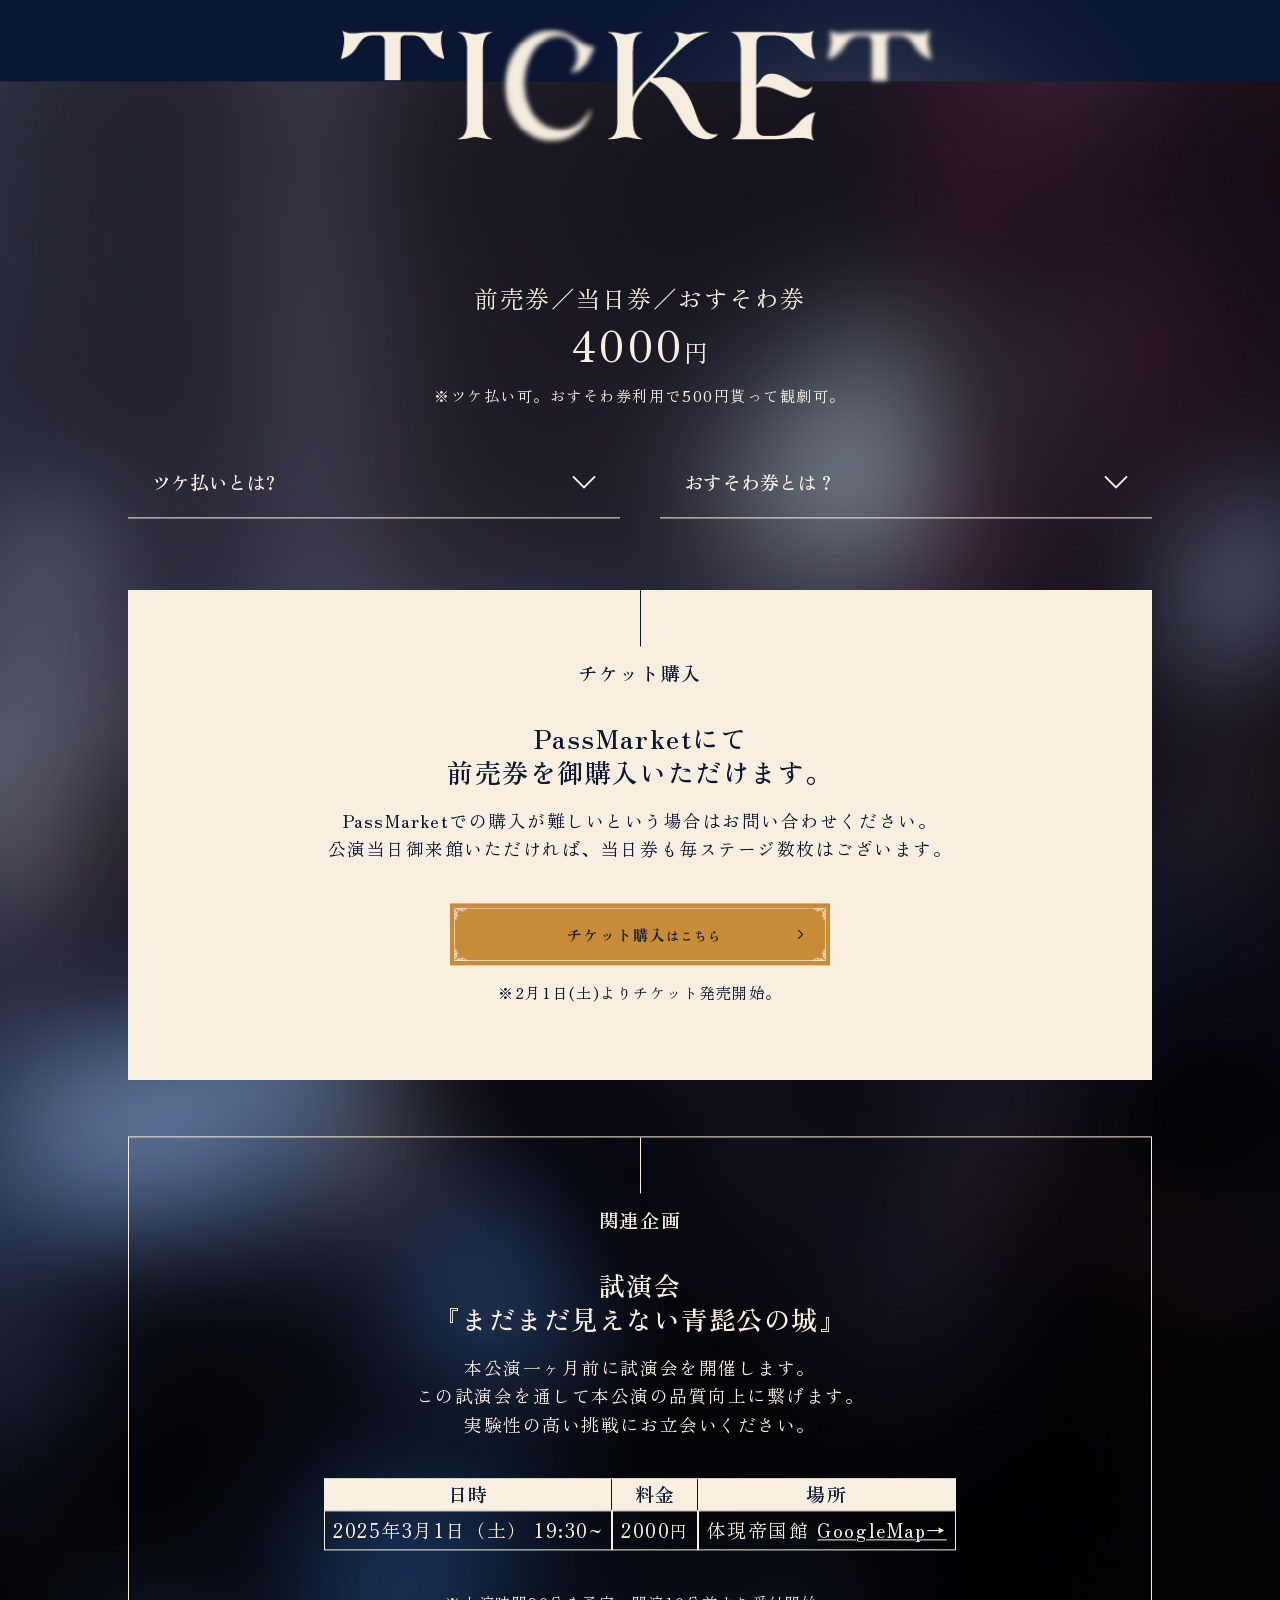
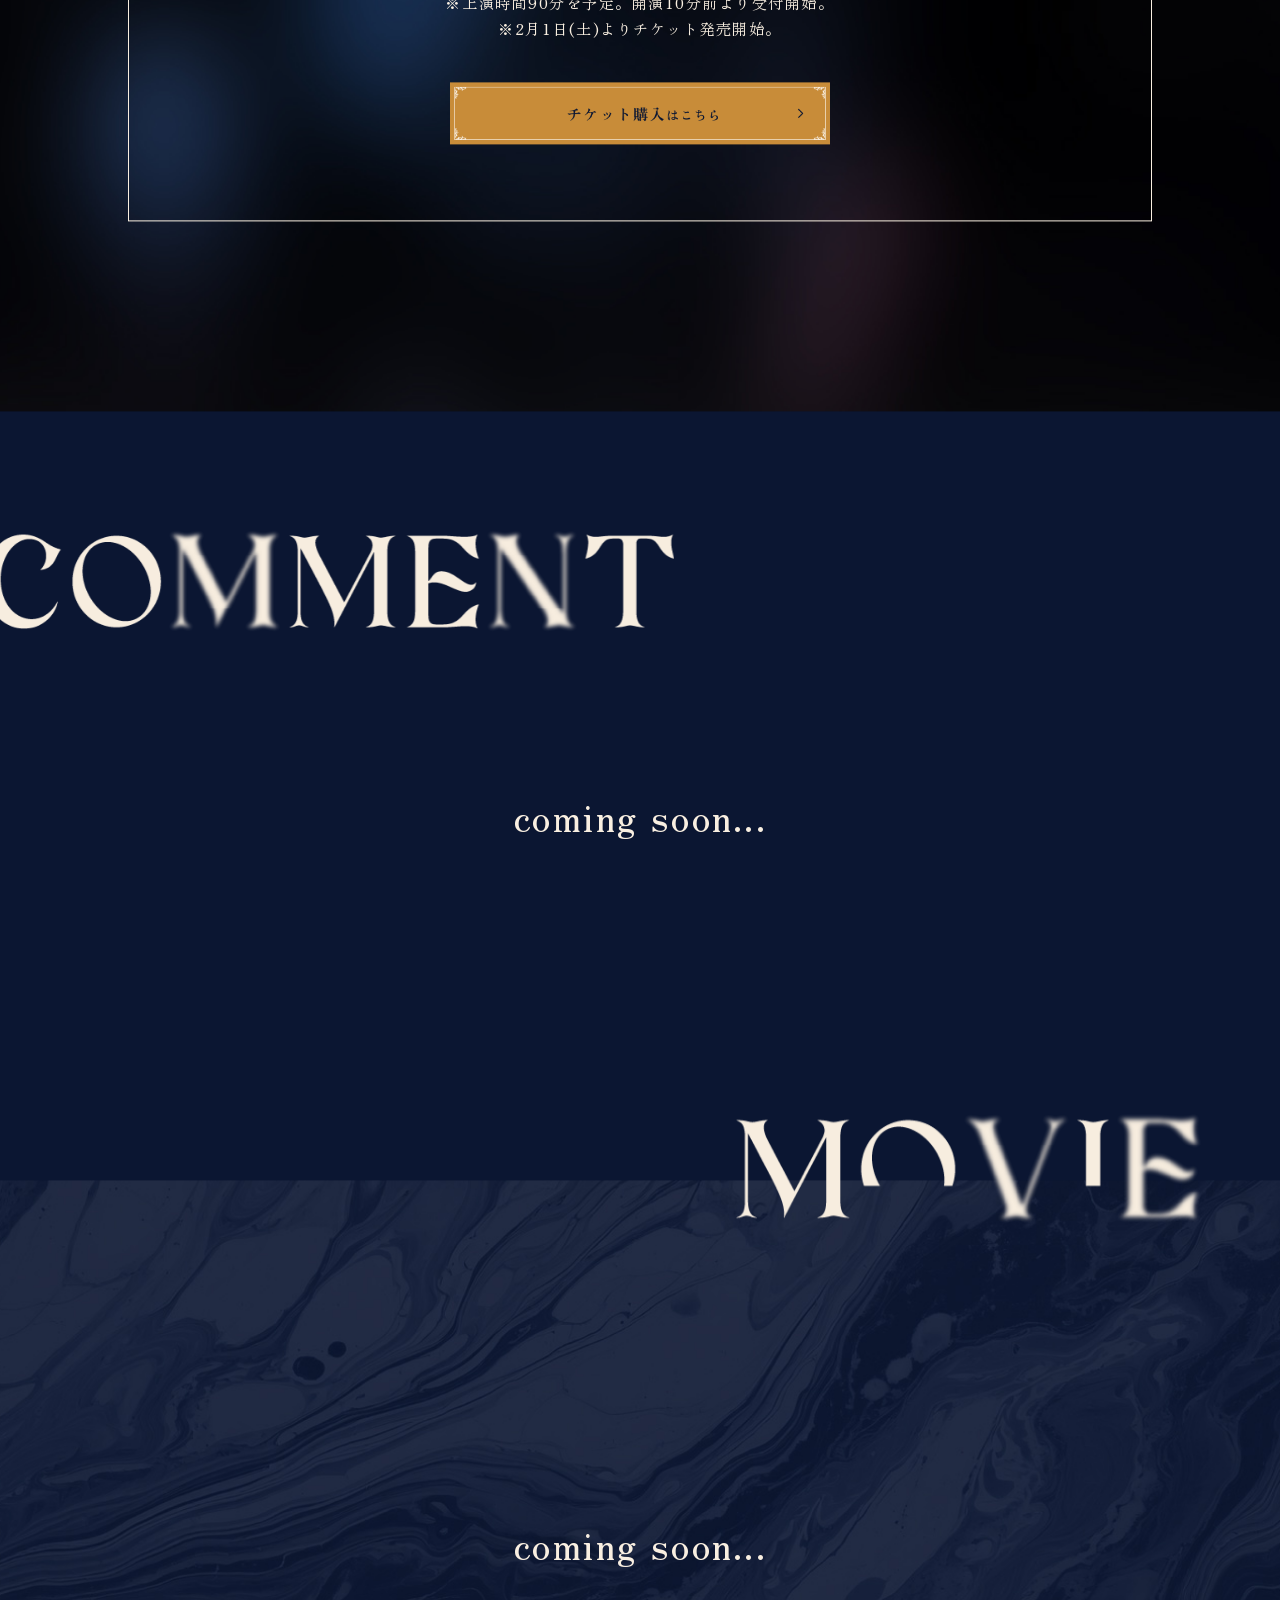
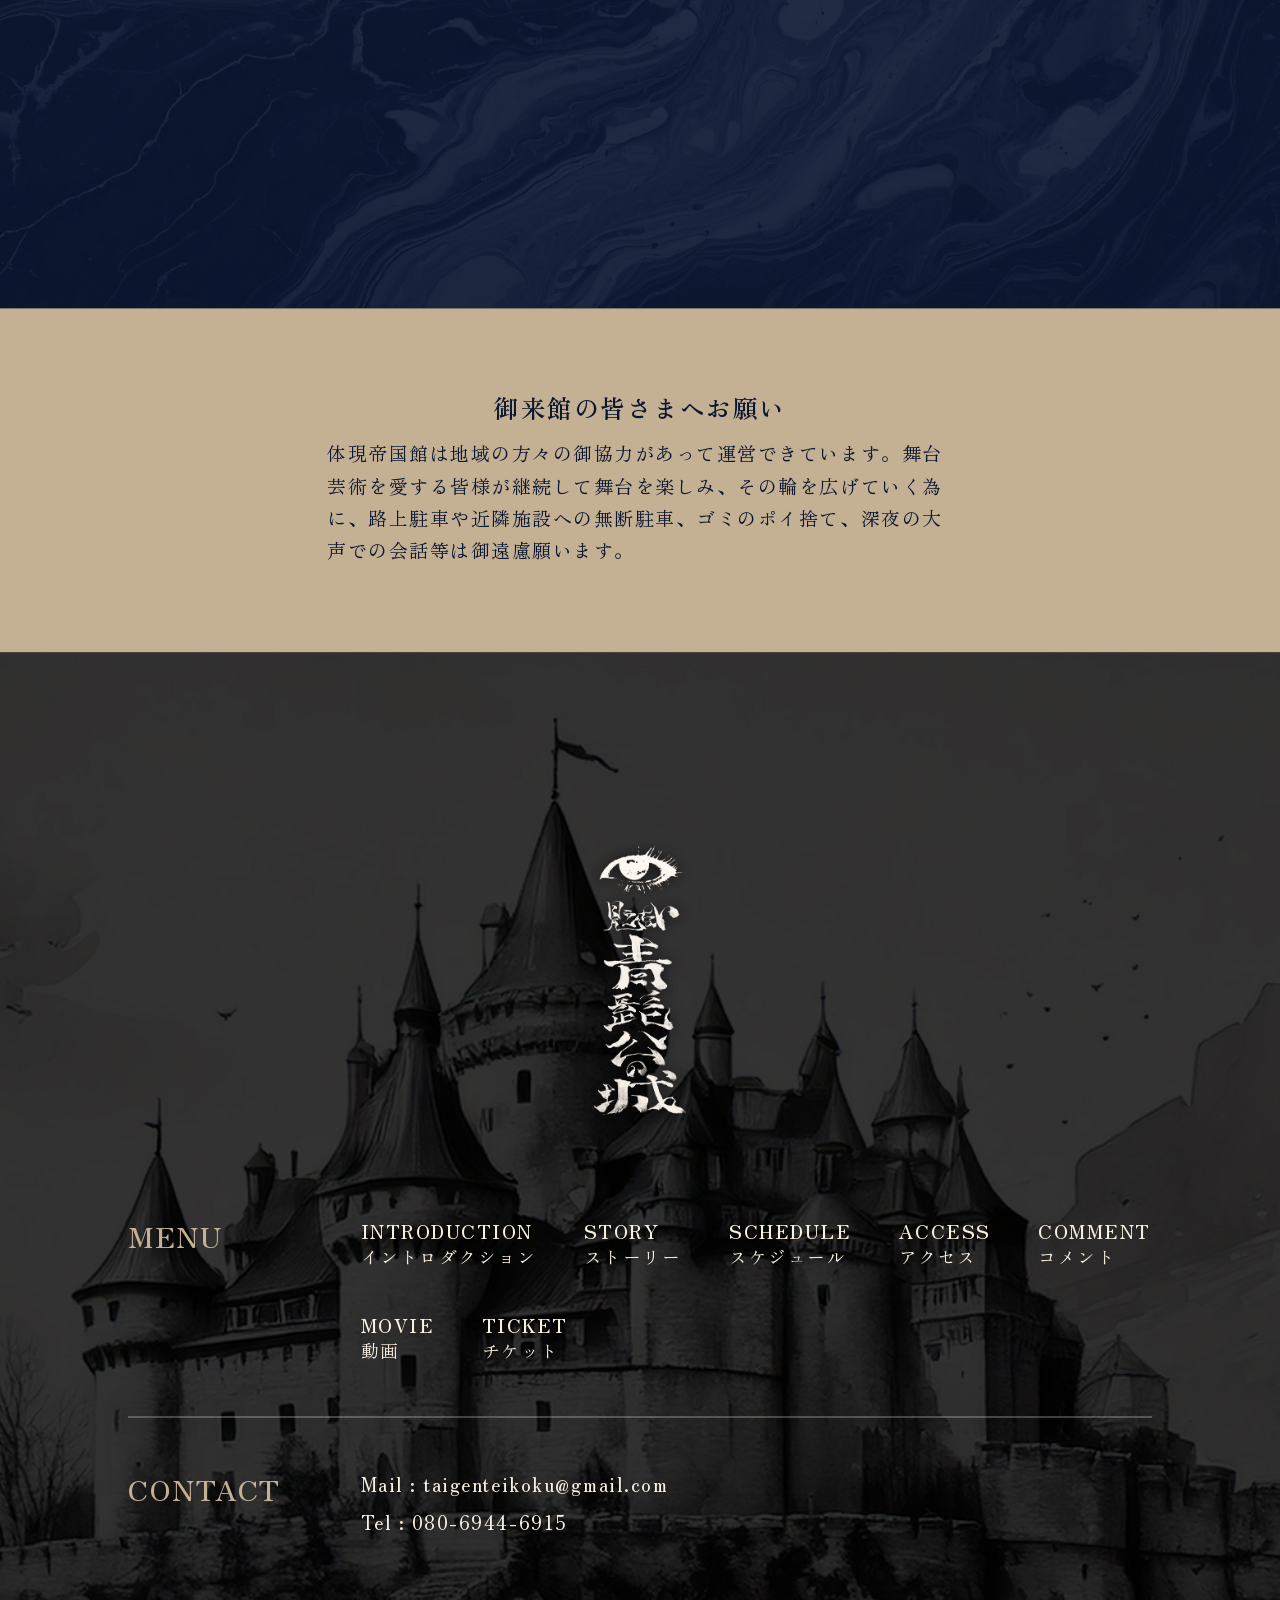
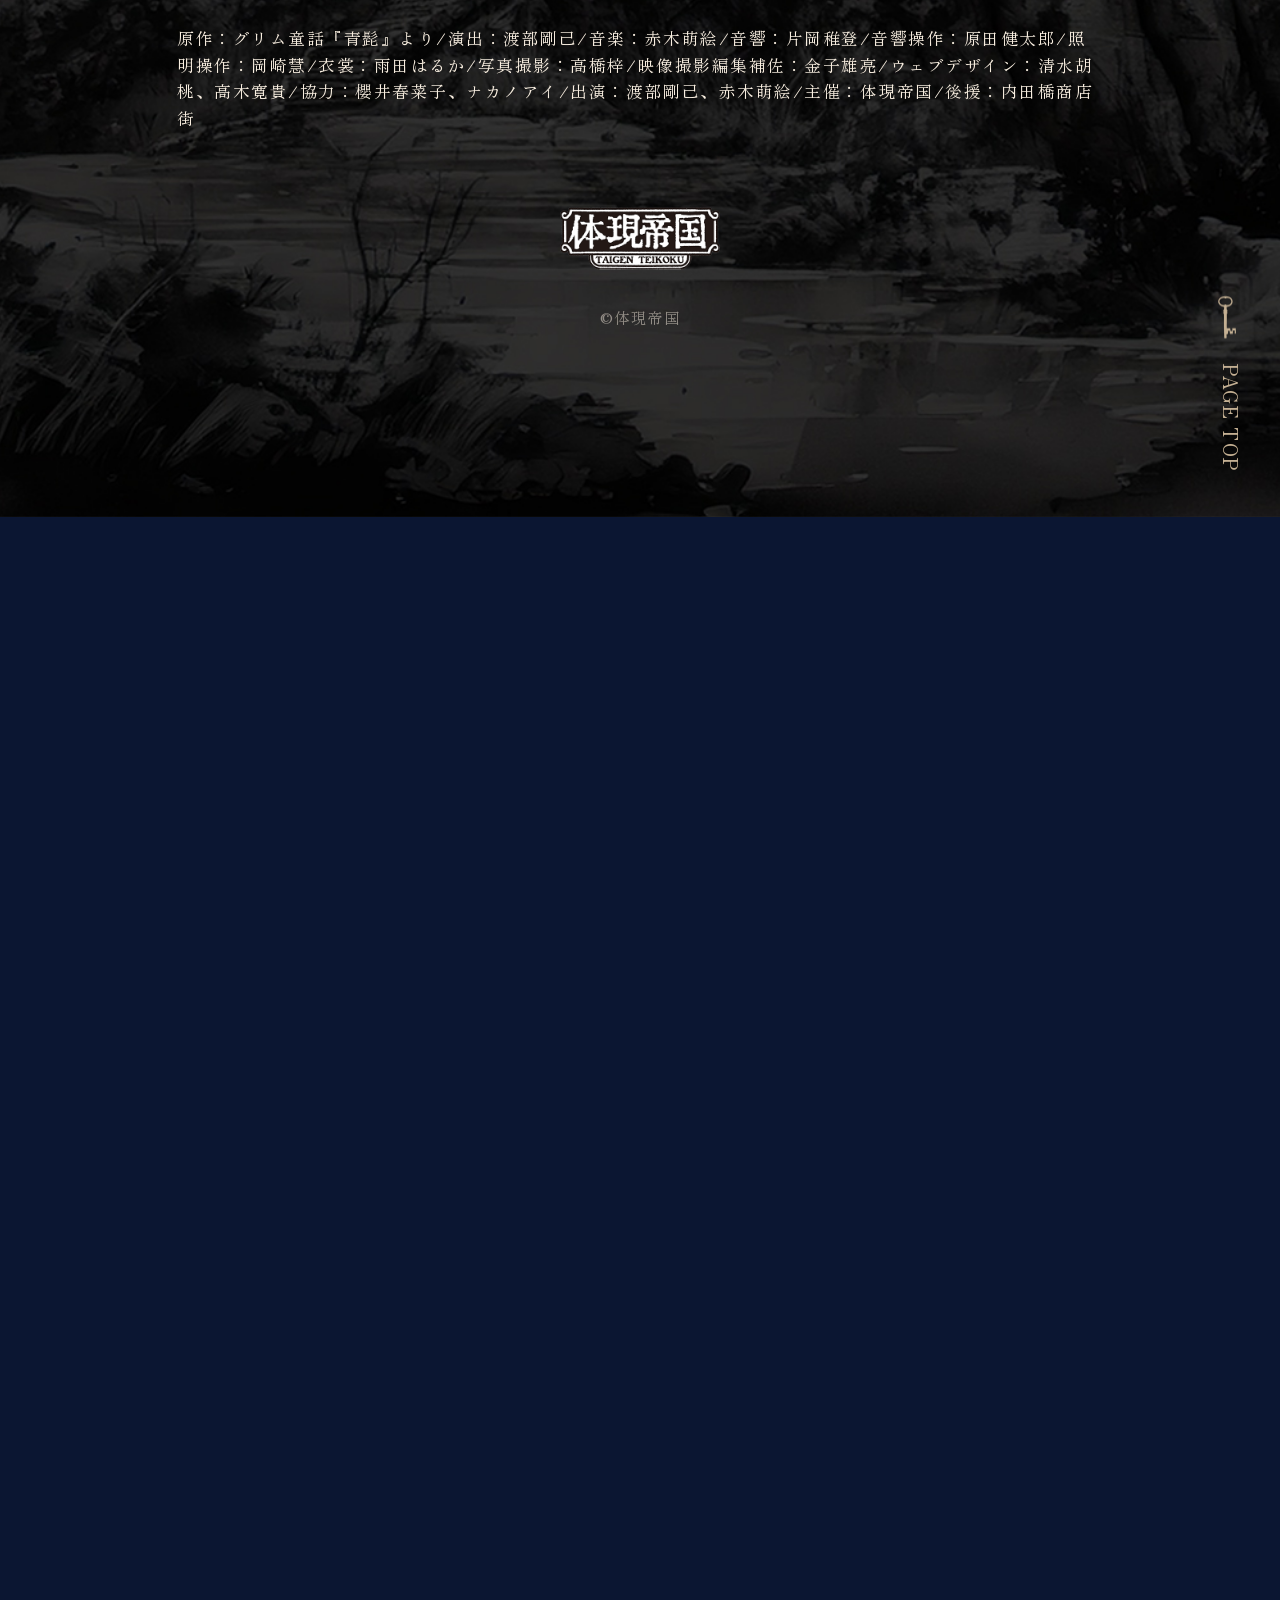
==== commit fa05aab2: "a" ====
--- a/index.html
+++ b/index.html
@@ -139,7 +139,7 @@
                     </picture>
 
                     <picture>
-                        <source srcset="./images/2x/mainVisual@2x.png" media="(min-width: 768px)" type="image/png">
+                        <source srcset="./images/2x/mainVisual2@2x.png" media="(min-width: 768px)" type="image/png">
                         <img src="./images/2x/mainVisual2@2x_mobile.png" alt="メイン画像"
                             class="p-firstview__main_visual p-firstview__main_visual--2">
                     </picture>
@@ -437,7 +437,10 @@
                     </div>
                 </div>
 
-                <img src="./images/2x/tizu@2x.png" alt="アクセスマップ" class="p-access__map-img" loading="lazy">
+                <picture>
+                    <source srcset="./images/2x/tizu@2x.png" media="(min-width: 768px)" type="image/jpeg">
+                    <img src="./images/2x/tizu_mobile@2x.png" alt="アクセスマップ" class="p-access__map-img" loading="lazy">
+                </picture>
             </div>
         </section>
 
--- a/style.min.css
+++ b/style.min.css
@@ -1,2 +1,2 @@
-@import"https://fonts.googleapis.com/css2?family=Zen+Old+Mincho:wght@400;500;600;700;900&display=swap";body,html{font-size:15px;font-family:"Zen Old Mincho",serif;letter-spacing:.08em;font-weight:400;color:#f9efe1;overflow-x:hidden;position:relative;width:100%;background-color:#0b1632}@media(576px <= width){body,html{font-size:16px}}@media(768px <= width){body,html{font-size:17px}}@media(992px <= width){body,html{font-size:18px}}@media(1200px <= width){body,html{font-size:19px}}.body{background-color:#0b1632;position:relative;z-index:-2;display:block}img{display:block}small{display:block}.bw{display:inline-block}.br-pc{display:none}@media(768px <= width){.br-pc{display:block}}.br-mb{display:block}@media(768px <= width){.br-mb{display:none}}.wrapper{width:90%;max-width:604px;margin-left:auto;margin-right:auto}@media(768px <= width){.wrapper{width:65%}}a{pointer-events:auto}::-moz-selection{background:#c4b093;color:#0b1632}::selection{background:#c4b093;color:#0b1632}.c-button--ticket a{cursor:none}#stalker{position:fixed;display:block;width:.1em;height:.1em;border-radius:100%;z-index:1;pointer-events:none;opacity:0;transition:transform .3s}#cursor.active,#stalker.active{transform:scale(50);background:url(./images/cursor.png) no-repeat center/cover}.bounce-wrapper{width:100vw;height:100vh;border:1px solid #0b1632;position:fixed;z-index:-1}.bounce-wrapper #object{width:300px;height:300px;border-radius:50%;will-change:transform;position:absolute;z-index:0;top:0;left:50%;-ms-filter:blur(100px);opacity:.4;filter:blur(100px);background-color:#f9efe1;transform:translateX(-50%)}@media(1200px <= width){.mouse-over:hover~.p-firstview__main_visual__wrapper .p-firstview__main_visual--2{opacity:1}}.c-button{width:100%;margin-left:auto;margin-right:auto;display:block;max-width:380px}.c-button__img{width:100%;max-width:604px;margin-left:auto;margin-right:auto}.c-button--map{width:100%}.c-button--ticket-main{max-width:604px}.c-button__link--map{border:#f9efe1 1px solid;width:-webkit-fit-content;width:-moz-fit-content;width:fit-content;position:relative;padding:16px 40px;display:block;margin-bottom:88px;transition:.7s ease}.c-button__link--map:hover{background-color:#f9efe1;color:#0b1632}.c-button__link--map::before{content:"";background-color:#f9efe1;width:20px;height:1px;position:absolute;top:50%;right:-10px}.c-button--means{border-bottom:#f9efe1 solid 1px;display:flex;align-items:center;justify-content:space-between;padding:24px;width:100%;margin-bottom:16px;cursor:pointer;font-weight:600}.c-button--means__text{line-height:1.8}.c-button--means__description-img{margin-bottom:1em;width:100%}@media(576px <= width){.c-button--means__wrapper{width:48%}}.c-button--means__contents{display:none}.c-button--means__contents.active{display:block}.c-detail{margin-bottom:56px;margin-left:auto;margin-right:auto}@media(992px <= width){.c-detail{display:none}}.c-detail--pc{display:none}@media(768px <= width){.c-detail--pc{display:block}}.c-detail__inner{width:100%}.c-detail__time{margin-bottom:32px}.c-detail__time--pc{position:absolute;top:40%;left:52%;transform:translateX(-450px)}.c-detail__time__text{background-color:#f9efe1;color:#0b1632;width:-webkit-fit-content;width:-moz-fit-content;width:fit-content;padding:0 8px 0 8px;font-size:1.125rem;margin-bottom:8px;line-height:1.5}.c-detail__time__bold{font-weight:600}.c-detail__time__attention{margin-top:16px;width:-webkit-fit-content;width:-moz-fit-content;width:fit-content;padding:2px}.c-detail__time__attention--pc{background-color:#0b1632}.c-detail__credit{margin-bottom:32px}@media(576px <= width){.c-detail__credit{display:flex;align-items:center;gap:0 2em}}.c-detail__credit__job{position:relative}.c-detail__credit__job::after{content:"";background-color:#f9efe1;width:38px;height:1px;display:inline-block;margin:0 8px 0 8px;position:relative;top:-25%}.c-detail__credit__list{display:flex;height:100%}.c-detail__credit__list:first-child{margin-bottom:8px}@media(576px <= width){.c-detail__credit__list:first-child{margin-bottom:0}}.c-detail__credit__name{font-size:1.25rem}.c-detail__english{font-size:.75rem}.c-detail__english-text{margin-bottom:10px;display:inline-block}.c-comingsoon{font-size:2rem;font-weight:400;text-align:center;margin:4em 0}.l-header{position:relative}.l-header--pc{display:none}@media(992px <= width){.l-header--pc{display:block;width:90%;max-width:1232px;margin-left:auto;margin-right:auto}}.l-header--mobile{display:block;position:fixed;top:0;left:0;z-index:99}@media(992px <= width){.l-header--mobile{display:none}}.l-hamburger.active span:nth-child(1){top:5px;transform:rotate(45deg)}.l-hamburger.active span:nth-child(2){opacity:0;width:100%}.l-hamburger.active span:nth-child(3){top:-21px;transform:rotate(-45deg);width:100%}.l-hamburger{cursor:pointer !important;position:fixed;top:40px;left:5%;z-index:999;background-blend-mode:difference;width:4em;height:4em;display:block}.l-hamburger__text{margin-top:.6em;text-align:center;letter-spacing:.2em;background-blend-mode:difference}.l-hamburger__border{width:100%;height:1px;background-color:#f9efe1;position:relative;transition:ease .4s;display:block}.l-hamburger__border:first-child{top:0}.l-hamburger__border:nth-child(2){margin:13px 0;width:80%}.l-hamburger__border:nth-child(3){top:0;width:60%}.loading{position:fixed;top:0;left:0;bottom:0;width:100%;height:100%;z-index:99999;background:#0b1632;text-align:center;-webkit-animation:displaynone 1s ease forwards;animation:displaynone 1s ease forwards;-webkit-animation-delay:1.5s;animation-delay:1.5s}.loading__text{position:fixed;top:55%;left:50%;transform:translate(-50%, -50%)}.loading__img--1{width:30%;max-width:130px;position:fixed;top:47.5%;left:50%;transform:translate(-50%, -50%);-webkit-animation:opacity4 ease 1s forwards;animation:opacity4 ease 1s forwards}.loading__img--2{width:30%;max-width:130px;position:fixed;top:45%;left:50%;opacity:0;-webkit-animation:opacity3 ease .6s forwards;animation:opacity3 ease .6s forwards;-webkit-animation-delay:1s;animation-delay:1s;transform:translate(-50%, -50%)}.count{font-size:1.5rem}.p-firstview{padding-top:24px;margin-bottom:3.25em;position:relative}.p-firstview__credit{margin-bottom:32px;writing-mode:vertical-rl;position:absolute;left:50%;bottom:20%;transform:translateX(-350px)}.p-firstview__credit__job{position:relative;font-size:20px}.p-firstview__credit__job::after{content:"";background-color:#f9efe1;width:1px;height:38px;display:inline-block;margin:8px 0px 8px 0px;position:relative}.p-firstview__credit__list{display:flex;align-items:center}.p-firstview__credit__list:first-child{margin-left:16px}.p-firstview__credit__name{font-size:26px}@media(992px <= width){.p-firstview__credit__name{margin:0}}.p-firstview--mobile{display:block}@media(992px <= width){.p-firstview--mobile{display:none}}.p-firstview--pc{display:none}@media(992px <= width){.p-firstview--pc{display:block}}.p-firstview__english{position:absolute;top:58%;right:45%;transform:translateX(450px)}.p-firstview__english-text{background-color:#0b1632;width:-webkit-fit-content;width:-moz-fit-content;width:fit-content;margin-bottom:6px;font-size:.75rem}.p-firstview__time--pc{position:absolute;top:75%;left:50%;translate:-450px -47vh;z-index:3}.p-firstview__taigenlogo{width:100%;max-width:78px;margin-left:auto}.p-firstview__taigenlogo--pc{position:relative;left:8px;margin-bottom:15px}.p-firstview__taigen-performance{text-align:right}.p-firstview__taigen-performance--pc{position:absolute;top:3%;right:3%}.p-firstview__taigen-performance__text{margin-bottom:14px;line-height:1.6}.p-firstview__taigen-performance__text--pc{writing-mode:vertical-rl;text-align:left;margin-left:auto;margin-bottom:0}.p-firstview__inner{width:90%;margin-left:auto;margin-right:auto}.p-firstview__aohigelogo{width:100%}.p-firstview__aohigelogo__wrapper{position:relative;max-width:100px;margin-left:auto;margin-right:auto;width:23%;position:relative;z-index:3}@media(992px <= width){.p-firstview__aohigelogo__wrapper{margin-top:5em}}@media(1200px <= width){.p-firstview__aohigelogo__wrapper{margin-top:0}}.p-firstview__aohigelogo--1{position:absolute;top:0;left:0;-webkit-animation:eye1 step-end 5s infinite;animation:eye1 step-end 5s infinite}.p-firstview__aohigelogo--2{-webkit-animation:eye2 step-end 5s infinite;animation:eye2 step-end 5s infinite}.p-firstview__main_visual{width:100%;max-width:498px;position:relative;left:0;top:0;z-index:0;margin-left:auto;margin-right:auto;height:auto}.p-firstview__main_visual__wrapper{position:relative;top:-17vh;width:-webkit-fit-content;width:-moz-fit-content;width:fit-content;margin-left:auto;margin-right:auto}.p-firstview__main_visual--2{position:absolute;left:0;top:0;opacity:0;transition:1s ease}.p-firstview__main_visual--2.active{opacity:1}.p-firstview__circletext{width:40%;max-width:175px;position:absolute;bottom:0;left:50%;z-index:3;margin-left:auto;margin-right:auto;transform:translate(-50%, 50%)}.p-firstview__circletext img{width:100%;-webkit-animation:6s linear infinite rotation;animation:6s linear infinite rotation;mix-blend-mode:difference}@media(1200px <= width){.p-firstview__circletext:hover~.p-firstview__main_visual--2{opacity:1}}@-webkit-keyframes eye1{0%{opacity:1}50%{opacity:0}53%{opacity:1}100%{opacity:1}}@keyframes eye1{0%{opacity:1}50%{opacity:0}53%{opacity:1}100%{opacity:1}}@-webkit-keyframes eye2{0%{opacity:0}50%{opacity:1}53%{opacity:0}100%{opacity:0}}@keyframes eye2{0%{opacity:0}50%{opacity:1}53%{opacity:0}100%{opacity:0}}.p-banner{margin-bottom:6.25em;max-width:604px;margin-left:auto;margin-right:auto}.p-banner__inner{width:100%;text-align:center}.p-banner img{width:100%}.p-banner--1{margin-bottom:40px;margin-top:40px}.p-introduction{margin-bottom:6.25em}@media(992px <= width){.p-introduction{margin-bottom:10em}}.p-introduction__head-img{width:100%}.p-introduction__head-img--intro{width:80%;margin-left:auto;margin-right:auto}.p-introduction__head-img--introduction{width:100%}.p-introduction__head{margin-left:auto;margin-right:auto}.p-introduction__head--intro{max-width:700px;transition:ease 1s;position:relative;top:80px}@media(992px <= width){.p-introduction__head--intro{display:none}}.p-introduction__head--intro.active{top:-1.5em}@media(768px <= width){.p-introduction__head--intro.active{top:-5%}}.p-introduction__head--duction{margin-top:-30px;max-width:700px;transition:ease 1s;position:relative;top:-100px;z-index:0}@media(992px <= width){.p-introduction__head--duction{display:none}}.p-introduction__head--duction.active{top:0px}.p-introduction__head--introduction{display:none;margin-bottom:-90px;max-width:1166px;margin-left:auto;margin-right:auto;transition:ease 1s;position:relative;top:80px}@media(992px <= width){.p-introduction__head--introduction{display:block}}.p-introduction__head--introduction.active{top:0}.p-introduction__bg-wrapper{width:100%;height:34.1875em;-o-object-fit:cover;object-fit:cover;-o-object-position:60% 0;object-position:60% 0;overflow:hidden;margin-inline:auto;margin-top:-50px}@media(1200px <= width){.p-introduction__bg-wrapper{margin-top:-50px}}.p-introduction__bg{background-position:60% 50%;background-image:url("./images/aohige_intro.jpg");background-repeat:no-repeat;background-size:cover;height:105%;margin-inline:auto;position:relative;width:100%}@media(992px <= width){.p-introduction__bg{background-position:60% 35%;height:100%}}.p-introduction__text-and-img{position:relative;z-index:2}.p-introduction__text-group{z-index:2;width:90%;position:absolute;top:50%;left:50%;transform:translate(-50%, -50%);text-align:center}.p-introduction__title{color:#0b1632;width:-webkit-fit-content;width:-moz-fit-content;width:fit-content;margin-left:auto;margin-right:auto;font-size:1.25rem;font-weight:600;margin-bottom:24px;position:relative;overflow:hidden;padding-left:8px}.p-introduction__title.active::before{transform:translateX(-100%);content:"";display:block;position:absolute;z-index:-1;top:0;left:0;width:100%;height:100%;background:#f9efe1;transform-origin:left;-webkit-animation:.8s test_box_slide forwards ease;animation:.8s test_box_slide forwards ease}.p-introduction__text{line-height:2.1;font-size:.9375rem}.p-story{margin-bottom:6.25em}@media(992px <= width){.p-story{margin-bottom:10em}}@media(1200px <= width){.p-story__inner{display:flex;align-items:center;margin-bottom:10em;width:90%;margin-left:auto;margin-right:auto}}.p-story__text-group{width:90%;margin-left:auto;margin-right:auto}@media(768px <= width){.p-story__text-group{width:80%;text-align:center}}@media(1200px <= width){.p-story__text-group{width:50%}}.p-story__img-and-head{width:100%;display:flex;margin-bottom:4em}@media(576px <= width){.p-story__img-and-head{margin-bottom:5em}}@media(1200px <= width){.p-story__img-and-head{margin-bottom:0;width:50%}}.p-story__img-wrapper{width:70%;max-width:542px;overflow:hidden;aspect-ratio:8/11;position:relative;z-index:1}@media(992px <= width){.p-story__img-wrapper{width:100%}}.p-story__img{height:120%;margin-inline:auto;width:100%;background-image:url("./images/aohige_story1.jpg");background-position:center;background-repeat:no-repeat;background-size:cover}.p-story__head{width:25%;max-width:170px;transition:1s;position:relative;left:-15%;z-index:0}.p-story__head.active{left:-5%}.p-story__head-img{width:100%}.p-story__title{font-size:1.125rem;line-height:1.4;width:100%;margin-bottom:16px;font-weight:600;transform:translateY(20px);transition:.8s ease;opacity:0}.p-story__title.active{transform:translateY(0);opacity:1}@media(1200px <= width){.p-story__title{margin:0;margin-bottom:16px}}.p-story__text{width:100%;line-height:2.1;text-align:justify;transform:translateY(20px);transition:.8s ease;opacity:0;font-size:.9375rem}.p-story__text.active{transform:translateY(0);opacity:1;transition-delay:.2s}@media(768px <= width){.p-story__text{text-align:center}}@media(1200px <= width){.p-story__text{margin:0}}.p-schedule{position:relative;padding:6.25em 0 6.25em;z-index:2;background-image:url("./images/aohige_schedule.jpg");background-position:center;background-repeat:no-repeat;background-size:cover}@media(992px <= width){.p-schedule{padding:10em 0 10em}}@media(992px <= width){.p-schedule{padding-top:8em;padding-bottom:8em}}.p-schedule__kagi{position:absolute;right:0;top:-50px;display:flex;justify-content:flex-end}.p-schedule__kagi--1,.p-schedule__kagi--2{width:40%;max-width:200px;-o-object-fit:cover;object-fit:cover}.p-schedule__kagi--1{position:relative;left:20%}.p-schedule__kagi--2{position:relative;top:-50px}.p-schedule__head{position:absolute;top:0;right:-10%;width:100%;max-width:640px;transition:1s ease}.p-schedule__head.active{right:-3%}.p-schedule__head-img{width:90%;margin-left:auto}.p-schedule__title{font-size:1.125rem;margin-bottom:24px;margin-top:64px;font-weight:600}.p-schedule__title:first-child{margin-top:0}.p-schedule__title::before{content:"";width:22px;height:1px;display:inline-block;background-color:#f9efe1;margin-bottom:6px;margin-right:8px}.p-schedule__subtitle{margin-bottom:16px}.p-schedule__performance-group{margin-top:2em;padding:1.3em;border:#f9efe1 1px solid;width:100%;-webkit-backdrop-filter:blur(12px);backdrop-filter:blur(12px)}@media(576px <= width){.p-schedule__performance-group{width:70%}}.p-schedule__text{font-size:1.25rem;line-height:1.5}@media(576px <= width){.p-schedule__text{font-size:1.2rem}}.p-schedule__text--big{font-size:1.125rem;line-height:1.6}.p-schedule__text--color{color:#c4b093}.p-schedule__text--sub{margin-bottom:.5em;line-height:1.7}.p-schedule__text--sub:last-child{margin-bottom:0}.p-schedule__bold{font-weight:600}.p-schedule__attention{margin-bottom:8px;line-height:1.6;margin-top:8px}.p-schedule__text-group{width:90%;margin-left:auto;margin-right:auto;max-width:1200px;opacity:0;transition:.5s ease;position:relative;top:30px}@media(768px <= width){.p-schedule__text-group{width:80%}}@media(1200px <= width){.p-schedule__text-group{width:65%}}.p-schedule__text-group.active{opacity:1;top:0;transition-delay:.1s}.p-schedule__small{font-size:.9375rem}.p-access{margin-bottom:6.25em}@media(992px <= width){.p-access{margin-bottom:10em}}.p-access__inner{width:90%;margin-left:auto;margin-right:auto;max-width:1200px}@media(768px <= width){.p-access__inner{width:80%}}.p-access__head{max-width:658px;position:relative;top:-18em;z-index:0;margin-left:auto;margin-right:auto;transition:1s ease;margin-bottom:1em}.p-access__head.active{top:-4.5em}@media(576px <= width){.p-access__head.active{top:-6em}}@media(992px <= width){.p-access__head.active{top:-6em}}.p-access__head-img{width:100%}.p-access__taigenteikoukan{width:100%;max-width:200px;margin-bottom:16px}.p-access__address{margin-bottom:40px;line-height:1.6;font-size:.875rem}.p-access__title{font-size:1.125rem;margin-bottom:24px;margin-top:40px;font-weight:600}.p-access__title:first-child{margin-top:0}.p-access__title::before{content:"";width:22px;height:1px;display:inline-block;background-color:#f9efe1;margin-bottom:7px;margin-right:8px}.p-access__description{line-height:2.2;font-size:.875rem}.p-access__map-img{width:100%;margin-left:auto;margin-right:auto}@media(992px <= width){.p-access__theater,.p-access__transit{width:48%}}.p-access__contents{margin-bottom:6em;margin-top:-3em}@media(992px <= width){.p-access__contents{display:flex;justify-content:space-between}}.p-ticket{padding-bottom:6.25em;background-image:url("./images/ticketbg.jpg");background-position:center;background-repeat:no-repeat;background-size:cover}@media(992px <= width){.p-ticket{padding-bottom:10em}}.p-ticket__head{width:90%;max-width:600px;margin-left:auto;margin-right:auto;position:relative;top:-8vw}@media(768px <= width){.p-ticket__head{top:-60px}}.p-ticket__head-img{width:100%}.p-ticket__category{text-align:center}.p-ticket__inner{width:90%;margin-left:auto;margin-right:auto;max-width:1100px}@media(992px <= width){.p-ticket__inner{width:80%}}.p-ticket__category{font-size:1.25rem;margin-bottom:8px;margin-top:3em}.p-ticket__price{text-align:center;font-size:1.25rem;margin-bottom:16px}.p-ticket__price-number{font-size:2.25rem}.p-ticket__attention{text-align:center;line-height:1.5}.p-ticket__means{margin-top:40px;margin-bottom:56px}@media(576px <= width){.p-ticket__means{display:flex;justify-content:space-between}}.p-ticket__purchase{background-color:#f9efe1;color:#0b1632;padding:0 1.5em 3em 1.5em;margin-bottom:56px;transform:translateY(50px);opacity:0;transition:1s ease}@media(576px <= width){.p-ticket__purchase{padding:0 2.5em 4em 2.5em}}.p-ticket__purchase.active{transform:translateY(0);opacity:1}.p-ticket__link{text-decoration:underline 1px #f9efe1;margin-left:8px;-webkit-text-decoration:underline 1px #f9efe1}.p-ticket__small{font-size:.875rem;display:inline-block}.p-ticket__relation{padding:0 1.5em 3em 1.5em;border:#f9efe1 1px solid;transform:translateY(50px);opacity:0;transition:1s ease}.p-ticket__relation.active{transform:translateY(0);opacity:1}@media(576px <= width){.p-ticket__relation{padding:0 2.5em 4em 2.5em}}.p-ticket__relation__table{display:flex !important}.p-ticket__relation__table-head,.p-ticket__relation__table-cell{border-collapse:collapse;border:#f9efe1 1px solid;text-align:center}@media(576px <= width){.p-ticket__relation__table-head,.p-ticket__relation__table-cell{border-right:0}.p-ticket__relation__table-head:last-child,.p-ticket__relation__table-cell:last-child{border-right:#f9efe1 1px solid}}.p-ticket__relation__table-head{background-color:#f9efe1;color:#0b1632;font-weight:600;padding:4px}@media(576px <= width){.p-ticket__relation__table-head{border-right:#0b1632 1px solid}}@media(576px <= width){.p-ticket__relation__table-head.last{border-right:#f9efe1 solid 1px}}.p-ticket__relation__table-cell{margin-bottom:24px;padding:8px}.p-ticket__relation__attention{margin-bottom:40px;line-height:1.7}.p-ticket table tbody{width:100%}@media(576px <= width){.p-ticket table tbody{display:flex;justify-content:center}}.p-ticket table,.p-ticket tbody,.p-ticket td,.p-ticket th,.p-ticket tr{display:block}.p-ticket__bigtitle{text-align:center;font-weight:600;margin-bottom:2em}.p-ticket__bigtitle::before{content:"";background-color:#0b1632;display:block;width:1px;height:56px;margin-left:auto;margin-right:auto;margin-bottom:16px}.p-ticket__bigtitle--2::before{content:"";background-color:#f9efe1;display:block;width:1px;height:56px;margin-left:auto;margin-right:auto;margin-bottom:16px}.p-ticket__title{text-align:center;width:-webkit-fit-content;width:-moz-fit-content;width:fit-content;margin-left:auto;margin-right:auto;font-size:4.5vw;font-weight:600;line-height:1.3;margin-bottom:16px}@media(576px <= width){.p-ticket__title{font-size:1.375rem}}.p-ticket__text{margin-bottom:40px;line-height:1.6;font-size:.9375rem}@media(768px <= width){.p-ticket__text{text-align:center}}.p-ticket__attention{margin-top:16px}.p-comment{padding:3.5em 0 6.25em}@media(992px <= width){.p-comment{padding:6em 0 10em}}.p-comment__head{width:100%;max-width:690px;margin-right:auto;position:relative;left:-100px;transition:1s ease}.p-comment__head.active{left:-16px}.p-comment__head-img{width:100%}.p-comment__card{border:1px solid #f9efe1;padding:40px 24px 24px 24px;margin-bottom:2.5em;background-color:#0b1632}@media(1200px <= width){.p-comment__card{width:32%}}.p-comment__card-list{width:90%;margin-left:auto;margin-right:auto;position:relative;top:22px;transition:1s ease;transition-delay:.1s;opacity:0;max-width:1400px}.p-comment__card-list.active{opacity:1;top:-32px}@media(992px <= width){.p-comment__card-list{width:80%}}@media(1200px <= width){.p-comment__card-list{display:flex;justify-content:space-between;width:85%}}.p-comment__info{padding-bottom:24px;border-bottom:#f9efe1 solid 1px;margin-bottom:24px}.p-comment__info--name{font-size:1.5rem;margin-bottom:8px}.p-comment__info--job{color:#c88c39}.p-comment__title{font-size:1.25rem;margin-bottom:8px;line-height:1.3}.p-comment__text{line-height:1.8;font-weight:400;opacity:.8;text-align:justify}.p-movie{padding:6.25em 0 6.25em;position:relative;background-image:url("./images/mable.jpg");background-position:center;background-repeat:no-repeat;background-size:cover}@media(992px <= width){.p-movie{padding:10em 0 10em}}.p-movie__inner{margin-top:4rem}.p-movie__head{width:80%;max-width:480px;margin-left:auto;position:absolute;right:0;top:-13vw}@media(576px <= width){.p-movie__head{top:-73px}}@media(992px <= width){.p-movie__head{right:5%}}.p-movie__head-img{width:100%}.p-movie iframe{width:90%;aspect-ratio:16/9;display:block;margin-left:auto;margin-right:auto;margin-bottom:1.5em;margin-top:-80px;max-width:823px}@media(576px <= width){.p-movie iframe{width:80%}}.p-movie__title{text-align:center;font-size:1rem}.p-attention{background-color:#c4b093;color:#0b1632;padding:4.5em 0}.p-attention__head{font-size:1.3rem;text-align:center;font-weight:600;margin-bottom:16px}.p-attention__text{line-height:1.7;max-width:626px;margin-left:auto;margin-right:auto}.p-attention__inner{width:90%;margin-left:auto;margin-right:auto}.l-footer{position:relative;padding:6em 0;background-image:url("./images/footer.jpg");background-position:center;background-repeat:no-repeat;background-size:cover}@media(992px <= width){.l-footer{padding:10em 0}}.l-footer__inner{width:90%;margin-left:auto;margin-right:auto}@media(576px <= width){.l-footer__inner{width:80%}}.l-footer__logo{width:20%;max-width:100px;margin-left:auto;margin-right:auto;margin-bottom:5em}.l-footer__logo-img{width:100%}.l-footer__taigen{width:100%}.l-footer__link{display:block;width:100%;max-width:160px;margin-left:auto;margin-right:auto}@media(1200px <= width){.l-footer__group{display:flex;justify-content:space-between}}.l-footer__group__head{font-weight:600;color:#c4b093;font-size:1.5rem;margin-bottom:40px}@media(1200px <= width){.l-footer__group__head{width:25%}}.l-footer__group--menu{padding-bottom:56px;border-bottom:rgba(249,239,225,.5) solid 1px;margin-bottom:56px}.l-footer__group--contact{margin-bottom:76px}.l-footer__group__text{margin-bottom:16px}@media(1200px <= width){.l-footer__group__text-group{width:85%}}.l-footer__credit{font-size:.875rem;line-height:1.6;margin-bottom:76px;max-width:926px;margin-left:auto;margin-right:auto}.l-footer__copy{text-align:center;margin-top:40px;opacity:.5}.l-footer__pagetop{position:absolute;bottom:3%;right:3%;display:flex;align-items:center;flex-direction:column;transition:.7s ease}.l-footer__pagetop:hover{bottom:4%}.l-footer__pagetop__text{writing-mode:vertical-rl;color:#c4b093;padding-left:8px}.l-footer__pagetop__img{margin-bottom:24px;max-width:27px}.l-nav--footer{display:flex;gap:2.5em;flex-wrap:wrap}@media(992px <= width){.l-nav--footer{width:85%}}.l-nav__wrapper--mobile{display:none;opacity:0;width:100vw;height:100vh;background-color:rgba(11,22,50,.5);backdrop-filter:blur(15px);-webkit-backdrop-filter:blur(15px);transition:.3s ease}@media(992px <= width){.l-nav__wrapper--mobile{display:none}}.l-nav__wrapper--mobile.active{display:block;-webkit-animation:opacityAnime .3s forwards ease;animation:opacityAnime .3s forwards ease}.l-nav--mobile{position:fixed;top:50%;left:50%;transform:translate(-50%, -50%);text-align:center}.l-nav--mobile .l-nav__link{display:block;margin-bottom:5.5vh}.l-nav--mobile .l-nav__item--english{color:#c4b093;font-size:1rem}.l-nav--mobile .l-nav__item--japanese{font-size:.9375rem}.l-nav--pc{display:flex;justify-content:center;text-align:center;flex-wrap:wrap;padding:24px 0;border-top:#f9efe1 1px solid;border-bottom:#f9efe1 1px solid;gap:1.5em 2em;margin-bottom:6.25em}.l-nav--pc .l-nav__item--english{color:#c4b093}.l-nav__item--english{font-weight:600;font-size:1rem;margin-bottom:4px}.l-nav__item--japanese{font-size:.9375rem}@-webkit-keyframes rotation{0%{rotate:0}100%{rotate:360deg}}@keyframes rotation{0%{rotate:0}100%{rotate:360deg}}@-webkit-keyframes opacityAnime{0%{opacity:0;z-index:-100}100%{opacity:1;z-index:999}}@keyframes opacityAnime{0%{opacity:0;z-index:-100}100%{opacity:1;z-index:999}}@-webkit-keyframes bgAnime{0%{opacity:0}20%{opacity:1}33%{opacity:1}63%{opacity:0}100%{opacity:0}}@keyframes bgAnime{0%{opacity:0}20%{opacity:1}33%{opacity:1}63%{opacity:0}100%{opacity:0}}@-webkit-keyframes tikatika{0%{opacity:0;-webkit-animation-timing-function:ease;animation-timing-function:ease}10%{opacity:1;-webkit-animation-timing-function:step-end;animation-timing-function:step-end}20%{opacity:0;-webkit-animation-timing-function:ease;animation-timing-function:ease}30%{opacity:1;-webkit-animation-timing-function:step-end;animation-timing-function:step-end}40%{opacity:0;-webkit-animation-timing-function:step-end;animation-timing-function:step-end}60%{opacity:0;-webkit-animation-timing-function:ease;animation-timing-function:ease}100%{opacity:1}}@keyframes tikatika{0%{opacity:0;-webkit-animation-timing-function:ease;animation-timing-function:ease}10%{opacity:1;-webkit-animation-timing-function:step-end;animation-timing-function:step-end}20%{opacity:0;-webkit-animation-timing-function:ease;animation-timing-function:ease}30%{opacity:1;-webkit-animation-timing-function:step-end;animation-timing-function:step-end}40%{opacity:0;-webkit-animation-timing-function:step-end;animation-timing-function:step-end}60%{opacity:0;-webkit-animation-timing-function:ease;animation-timing-function:ease}100%{opacity:1}}@-webkit-keyframes test_box_slide{0%{transform:translate(-100%, 0)}100%{transform:translate(0, 0)}}@keyframes test_box_slide{0%{transform:translate(-100%, 0)}100%{transform:translate(0, 0)}}@-webkit-keyframes opacityAnime2{0%{opacity:1}40%{opacity:1}100%{opacity:0}}@keyframes opacityAnime2{0%{opacity:1}40%{opacity:1}100%{opacity:0}}@-webkit-keyframes opacity3{0%{opacity:0}100%{opacity:1}}@keyframes opacity3{0%{opacity:0}100%{opacity:1}}@-webkit-keyframes opacity4{0%{opacity:1}80%{opacity:1}100%{opacity:0}}@keyframes opacity4{0%{opacity:1}80%{opacity:1}100%{opacity:0}}@-webkit-keyframes displaynone{0%{opacity:1}100%{opacity:0;display:none;z-index:-50}}@keyframes displaynone{0%{opacity:1}100%{opacity:0;display:none;z-index:-50}}
+@import"https://fonts.googleapis.com/css2?family=Zen+Old+Mincho:wght@400;500;600;700;900&display=swap";body,html{font-size:15px;font-family:"Zen Old Mincho",serif;letter-spacing:.08em;font-weight:400;color:#f9efe1;overflow-x:hidden;position:relative;width:100%;background-color:#0b1632}@media(576px <= width){body,html{font-size:16px}}@media(768px <= width){body,html{font-size:17px}}@media(992px <= width){body,html{font-size:18px}}@media(1200px <= width){body,html{font-size:19px}}.body{background-color:#0b1632;position:relative;z-index:-2;display:block}img{display:block}small{display:block}.bw{display:inline-block}.br-pc{display:none}@media(768px <= width){.br-pc{display:block}}.br-mb{display:block}@media(768px <= width){.br-mb{display:none}}.wrapper{width:90%;max-width:604px;margin-left:auto;margin-right:auto}@media(768px <= width){.wrapper{width:65%}}a{pointer-events:auto}::-moz-selection{background:#c4b093;color:#0b1632}::selection{background:#c4b093;color:#0b1632}.c-button--ticket a{cursor:none}#stalker{position:fixed;display:block;width:.1em;height:.1em;border-radius:100%;z-index:1;pointer-events:none;opacity:0;transition:transform .3s}#cursor.active,#stalker.active{transform:scale(50);background:url(./images/cursor.png) no-repeat center/cover}.bounce-wrapper{width:100vw;height:100vh;border:1px solid #0b1632;position:fixed;z-index:-1}.bounce-wrapper #object{width:300px;height:300px;border-radius:50%;will-change:transform;position:absolute;z-index:0;top:0;left:50%;-ms-filter:blur(100px);opacity:.4;filter:blur(100px);background-color:#f9efe1;transform:translateX(-50%)}@media(1200px <= width){.mouse-over:hover~.p-firstview__main_visual__wrapper .p-firstview__main_visual--2{opacity:1}}.c-button{width:100%;margin-left:auto;margin-right:auto;display:block;max-width:380px}.c-button__img{width:100%;max-width:604px;margin-left:auto;margin-right:auto}.c-button--map{width:100%}.c-button--ticket-main{max-width:604px}.c-button__link--map{border:#f9efe1 1px solid;width:-webkit-fit-content;width:-moz-fit-content;width:fit-content;position:relative;padding:16px 40px;display:block;margin-bottom:88px;transition:.7s ease}.c-button__link--map:hover{background-color:#f9efe1;color:#0b1632}.c-button__link--map::before{content:"";background-color:#f9efe1;width:20px;height:1px;position:absolute;top:50%;right:-10px}.c-button--means{border-bottom:#f9efe1 solid 1px;display:flex;align-items:center;justify-content:space-between;padding:24px;width:100%;margin-bottom:16px;cursor:pointer;font-weight:600}.c-button--means__text{line-height:1.8}.c-button--means__description-img{margin-bottom:1em;width:100%}@media(576px <= width){.c-button--means__wrapper{width:48%}}.c-button--means__contents{display:none}.c-button--means__contents.active{display:block}.c-detail{margin-bottom:56px;margin-left:auto;margin-right:auto}@media(992px <= width){.c-detail{display:none}}.c-detail--pc{display:none}@media(768px <= width){.c-detail--pc{display:block}}.c-detail__inner{width:100%}.c-detail__time{margin-bottom:32px}.c-detail__time--pc{position:absolute;top:40%;left:52%;transform:translateX(-450px)}.c-detail__time__text{background-color:#f9efe1;color:#0b1632;width:-webkit-fit-content;width:-moz-fit-content;width:fit-content;padding:0 8px 0 8px;font-size:1.125rem;margin-bottom:8px;line-height:1.5}.c-detail__time__bold{font-weight:600}.c-detail__time__attention{margin-top:16px;width:-webkit-fit-content;width:-moz-fit-content;width:fit-content;padding:2px}.c-detail__time__attention--pc{background-color:#0b1632}.c-detail__credit{margin-bottom:32px}@media(576px <= width){.c-detail__credit{display:flex;align-items:center;gap:0 2em}}.c-detail__credit__job{position:relative}.c-detail__credit__job::after{content:"";background-color:#f9efe1;width:38px;height:1px;display:inline-block;margin:0 8px 0 8px;position:relative;top:-25%}.c-detail__credit__list{display:flex;height:100%}.c-detail__credit__list:first-child{margin-bottom:8px}@media(576px <= width){.c-detail__credit__list:first-child{margin-bottom:0}}.c-detail__credit__name{font-size:1.25rem}.c-detail__english{font-size:.75rem}.c-detail__english-text{margin-bottom:10px;display:inline-block}.c-comingsoon{font-size:2rem;font-weight:400;text-align:center;margin:4em 0}.l-header{position:relative}.l-header--pc{display:none}@media(992px <= width){.l-header--pc{display:block;width:90%;max-width:1232px;margin-left:auto;margin-right:auto}}.l-header--mobile{display:block;position:fixed;top:0;left:0;z-index:99}@media(992px <= width){.l-header--mobile{display:none}}.l-hamburger.active span:nth-child(1){top:5px;transform:rotate(45deg)}.l-hamburger.active span:nth-child(2){opacity:0;width:100%}.l-hamburger.active span:nth-child(3){top:-21px;transform:rotate(-45deg);width:100%}.l-hamburger{cursor:pointer !important;position:fixed;top:40px;left:5%;z-index:999;background-blend-mode:difference;width:4em;height:4em;display:block}.l-hamburger__text{margin-top:.6em;text-align:center;letter-spacing:.2em;background-blend-mode:difference}.l-hamburger__border{width:100%;height:1px;background-color:#f9efe1;position:relative;transition:ease .4s;display:block}.l-hamburger__border:first-child{top:0}.l-hamburger__border:nth-child(2){margin:13px 0;width:80%}.l-hamburger__border:nth-child(3){top:0;width:60%}.loading{position:fixed;top:0;left:0;bottom:0;width:100%;height:100%;z-index:99999;background:#0b1632;text-align:center;-webkit-animation:displaynone 1s ease forwards;animation:displaynone 1s ease forwards;-webkit-animation-delay:1.5s;animation-delay:1.5s}.loading__text{position:fixed;top:55%;left:50%;transform:translate(-50%, -50%)}.loading__img--1{width:30%;max-width:130px;position:fixed;top:47.5%;left:50%;transform:translate(-50%, -50%);-webkit-animation:opacity4 ease 1s forwards;animation:opacity4 ease 1s forwards}.loading__img--2{width:30%;max-width:130px;position:fixed;top:45%;left:50%;opacity:0;-webkit-animation:opacity3 ease .6s forwards;animation:opacity3 ease .6s forwards;-webkit-animation-delay:1s;animation-delay:1s;transform:translate(-50%, -50%)}.count{font-size:1.5rem}.p-firstview{padding-top:24px;margin-bottom:3.25em;position:relative}.p-firstview__credit{margin-bottom:32px;writing-mode:vertical-rl;position:absolute;left:50%;bottom:20%;transform:translateX(-350px)}.p-firstview__credit__job{position:relative;font-size:20px}.p-firstview__credit__job::after{content:"";background-color:#f9efe1;width:1px;height:38px;display:inline-block;margin:8px 0px 8px 0px;position:relative}.p-firstview__credit__list{display:flex;align-items:center}.p-firstview__credit__list:first-child{margin-left:16px}.p-firstview__credit__name{font-size:26px}@media(992px <= width){.p-firstview__credit__name{margin:0}}.p-firstview--mobile{display:block}@media(992px <= width){.p-firstview--mobile{display:none}}.p-firstview--pc{display:none}@media(992px <= width){.p-firstview--pc{display:block}}.p-firstview__english{position:absolute;top:58%;right:45%;transform:translateX(450px)}.p-firstview__english-text{background-color:#0b1632;width:-webkit-fit-content;width:-moz-fit-content;width:fit-content;margin-bottom:6px;font-size:.75rem}.p-firstview__time--pc{position:absolute;top:75%;left:50%;translate:-450px -47vh;z-index:3}.p-firstview__taigenlogo{width:100%;max-width:78px;margin-left:auto}.p-firstview__taigenlogo--pc{position:relative;left:8px;margin-bottom:15px}.p-firstview__taigen-performance{text-align:right}.p-firstview__taigen-performance--pc{position:absolute;top:3%;right:3%}.p-firstview__taigen-performance__text{margin-bottom:14px;line-height:1.6}.p-firstview__taigen-performance__text--pc{writing-mode:vertical-rl;text-align:left;margin-left:auto;margin-bottom:0}.p-firstview__inner{width:90%;margin-left:auto;margin-right:auto}.p-firstview__aohigelogo{width:100%}.p-firstview__aohigelogo__wrapper{position:relative;max-width:100px;margin-left:auto;margin-right:auto;width:23%;position:relative;z-index:3}@media(992px <= width){.p-firstview__aohigelogo__wrapper{margin-top:5em}}@media(1200px <= width){.p-firstview__aohigelogo__wrapper{margin-top:0}}.p-firstview__aohigelogo--1{position:absolute;top:0;left:0;-webkit-animation:eye1 step-end 5s infinite;animation:eye1 step-end 5s infinite}.p-firstview__aohigelogo--2{-webkit-animation:eye2 step-end 5s infinite;animation:eye2 step-end 5s infinite}.p-firstview__main_visual{width:100%;max-width:498px;position:relative;left:0;top:0;z-index:0;margin-left:auto;margin-right:auto;height:auto}.p-firstview__main_visual__wrapper{position:relative;top:-17vh;width:-webkit-fit-content;width:-moz-fit-content;width:fit-content;margin-left:auto;margin-right:auto}.p-firstview__main_visual--2{position:absolute;left:0;top:0;opacity:0;transition:1s ease}.p-firstview__main_visual--2.active{opacity:1}.p-firstview__circletext{width:40%;max-width:175px;position:absolute;bottom:0;left:50%;z-index:3;margin-left:auto;margin-right:auto;transform:translate(-50%, 50%)}.p-firstview__circletext img{width:100%;-webkit-animation:6s linear infinite rotation;animation:6s linear infinite rotation;mix-blend-mode:difference}@media(1200px <= width){.p-firstview__circletext:hover~.p-firstview__main_visual--2{opacity:1}}@-webkit-keyframes eye1{0%{opacity:1}50%{opacity:0}53%{opacity:1}100%{opacity:1}}@keyframes eye1{0%{opacity:1}50%{opacity:0}53%{opacity:1}100%{opacity:1}}@-webkit-keyframes eye2{0%{opacity:0}50%{opacity:1}53%{opacity:0}100%{opacity:0}}@keyframes eye2{0%{opacity:0}50%{opacity:1}53%{opacity:0}100%{opacity:0}}.p-banner{margin-bottom:6.25em;max-width:604px;margin-left:auto;margin-right:auto}.p-banner__inner{width:100%;text-align:center}.p-banner img{width:100%}.p-banner--1{margin-bottom:40px;margin-top:40px}.p-introduction{margin-bottom:6.25em}@media(992px <= width){.p-introduction{margin-bottom:10em}}.p-introduction__head-img{width:100%}.p-introduction__head-img--intro{width:80%;margin-left:auto;margin-right:auto}.p-introduction__head-img--introduction{width:100%}.p-introduction__head{margin-left:auto;margin-right:auto}.p-introduction__head--intro{max-width:700px;transition:ease 1s;position:relative;top:80px}@media(992px <= width){.p-introduction__head--intro{display:none}}.p-introduction__head--intro.active{top:-1.5em}@media(768px <= width){.p-introduction__head--intro.active{top:-5%}}.p-introduction__head--duction{margin-top:-30px;max-width:700px;transition:ease 1s;position:relative;top:-100px;z-index:0}@media(992px <= width){.p-introduction__head--duction{display:none}}.p-introduction__head--duction.active{top:0px}.p-introduction__head--introduction{display:none;margin-bottom:-90px;max-width:1166px;margin-left:auto;margin-right:auto;transition:ease 1s;position:relative;top:80px}@media(992px <= width){.p-introduction__head--introduction{display:block}}.p-introduction__head--introduction.active{top:0}.p-introduction__bg-wrapper{width:100%;height:34.1875em;-o-object-fit:cover;object-fit:cover;-o-object-position:60% 0;object-position:60% 0;overflow:hidden;margin-inline:auto;margin-top:-50px}@media(1200px <= width){.p-introduction__bg-wrapper{margin-top:-50px}}.p-introduction__bg{background-position:60% 50%;background-image:url("./images/aohige_intro.jpg");background-repeat:no-repeat;background-size:cover;height:105%;margin-inline:auto;position:relative;width:100%}@media(992px <= width){.p-introduction__bg{background-position:60% 35%;height:100%}}.p-introduction__text-and-img{position:relative;z-index:2}.p-introduction__text-group{z-index:2;width:90%;position:absolute;top:50%;left:50%;transform:translate(-50%, -50%);text-align:center}.p-introduction__title{color:#0b1632;width:-webkit-fit-content;width:-moz-fit-content;width:fit-content;margin-left:auto;margin-right:auto;font-size:1.25rem;font-weight:600;margin-bottom:24px;position:relative;overflow:hidden;padding-left:8px}.p-introduction__title.active::before{transform:translateX(-100%);content:"";display:block;position:absolute;z-index:-1;top:0;left:0;width:100%;height:100%;background:#f9efe1;transform-origin:left;-webkit-animation:.8s test_box_slide forwards ease;animation:.8s test_box_slide forwards ease}.p-introduction__text{line-height:2.1;font-size:.9375rem}.p-story{margin-bottom:6.25em}@media(992px <= width){.p-story{margin-bottom:10em}}@media(1200px <= width){.p-story__inner{display:flex;align-items:center;margin-bottom:10em;width:90%;margin-left:auto;margin-right:auto}}.p-story__text-group{width:90%;margin-left:auto;margin-right:auto}@media(768px <= width){.p-story__text-group{width:80%;text-align:center}}@media(1200px <= width){.p-story__text-group{width:50%}}.p-story__img-and-head{width:100%;display:flex;margin-bottom:4em}@media(576px <= width){.p-story__img-and-head{margin-bottom:5em}}@media(1200px <= width){.p-story__img-and-head{margin-bottom:0;width:50%}}.p-story__img-wrapper{width:70%;max-width:542px;overflow:hidden;aspect-ratio:8/11;position:relative;z-index:1}@media(992px <= width){.p-story__img-wrapper{width:100%}}.p-story__img{height:120%;margin-inline:auto;width:100%;background-image:url("./images/aohige_story1.jpg");background-position:center;background-repeat:no-repeat;background-size:cover}.p-story__head{width:25%;max-width:170px;transition:1s;position:relative;left:-15%;z-index:0}.p-story__head.active{left:-5%}.p-story__head-img{width:100%}.p-story__title{font-size:1.125rem;line-height:1.4;width:100%;margin-bottom:16px;font-weight:600;transform:translateY(20px);transition:.8s ease;opacity:0}.p-story__title.active{transform:translateY(0);opacity:1}@media(1200px <= width){.p-story__title{margin:0;margin-bottom:16px}}.p-story__text{width:100%;line-height:2.1;text-align:justify;transform:translateY(20px);transition:.8s ease;opacity:0;font-size:.9375rem}.p-story__text.active{transform:translateY(0);opacity:1;transition-delay:.2s}@media(768px <= width){.p-story__text{text-align:center}}@media(1200px <= width){.p-story__text{margin:0}}.p-schedule{position:relative;padding:6.25em 0 6.25em;z-index:2;background-image:url("./images/aohige_schedule.jpg");background-position:center;background-repeat:no-repeat;background-size:cover}@media(992px <= width){.p-schedule{padding:10em 0 10em}}@media(992px <= width){.p-schedule{padding-top:8em;padding-bottom:8em}}.p-schedule__kagi{position:absolute;right:0;top:-50px;display:flex;justify-content:flex-end}.p-schedule__kagi--1,.p-schedule__kagi--2{width:40%;max-width:200px;-o-object-fit:cover;object-fit:cover}.p-schedule__kagi--1{position:relative;left:20%}.p-schedule__kagi--2{position:relative;top:-50px}.p-schedule__head{position:absolute;top:0;right:-10%;width:100%;max-width:640px;transition:1s ease}.p-schedule__head.active{right:-3%}.p-schedule__head-img{width:90%;margin-left:auto}.p-schedule__title{font-size:1.125rem;margin-bottom:24px;margin-top:64px;font-weight:600}.p-schedule__title:first-child{margin-top:0}.p-schedule__title::before{content:"";width:22px;height:1px;display:inline-block;background-color:#f9efe1;margin-bottom:6px;margin-right:8px}.p-schedule__subtitle{margin-bottom:16px}.p-schedule__performance-group{margin-top:2em;padding:1.3em;border:#f9efe1 1px solid;width:100%;-webkit-backdrop-filter:blur(12px);backdrop-filter:blur(12px)}@media(576px <= width){.p-schedule__performance-group{width:70%}}.p-schedule__text{font-size:1.25rem;line-height:1.5}@media(576px <= width){.p-schedule__text{font-size:1.2rem}}.p-schedule__text--big{font-size:1.125rem;line-height:1.6}.p-schedule__text--color{color:#c4b093}.p-schedule__text--sub{margin-bottom:.5em;line-height:1.7}.p-schedule__text--sub:last-child{margin-bottom:0}.p-schedule__bold{font-weight:600}.p-schedule__attention{margin-bottom:8px;line-height:1.6;margin-top:8px}.p-schedule__text-group{width:90%;margin-left:auto;margin-right:auto;max-width:1200px;opacity:0;transition:.5s ease;position:relative;top:30px}@media(768px <= width){.p-schedule__text-group{width:80%}}@media(1200px <= width){.p-schedule__text-group{width:65%}}.p-schedule__text-group.active{opacity:1;top:0;transition-delay:.1s}.p-schedule__small{font-size:.9375rem}.p-access{margin-bottom:8.25em}@media(992px <= width){.p-access{margin-bottom:10em}}.p-access__inner{width:90%;margin-left:auto;margin-right:auto;max-width:1200px}@media(768px <= width){.p-access__inner{width:80%}}.p-access__head{max-width:658px;position:relative;top:-18em;z-index:0;margin-left:auto;margin-right:auto;transition:1s ease;margin-bottom:1em}.p-access__head.active{top:-4.5em}@media(576px <= width){.p-access__head.active{top:-6em}}@media(992px <= width){.p-access__head.active{top:-6em}}.p-access__head-img{width:100%}.p-access__taigenteikoukan{width:100%;max-width:200px;margin-bottom:16px}.p-access__address{margin-bottom:40px;line-height:1.6;font-size:.875rem}.p-access__title{font-size:1.125rem;margin-bottom:24px;margin-top:40px;font-weight:600}.p-access__title:first-child{margin-top:0}.p-access__title::before{content:"";width:22px;height:1px;display:inline-block;background-color:#f9efe1;margin-bottom:7px;margin-right:8px}.p-access__description{line-height:2.2;font-size:.875rem}.p-access__map-img{width:100%;margin-left:auto;margin-right:auto}@media(992px <= width){.p-access__theater,.p-access__transit{width:48%}}.p-access__contents{margin-bottom:6em;margin-top:-3em}@media(992px <= width){.p-access__contents{display:flex;justify-content:space-between}}.p-ticket{padding-bottom:6.25em;background-image:url("./images/ticketbg.jpg");background-position:center;background-repeat:no-repeat;background-size:cover}@media(992px <= width){.p-ticket{padding-bottom:10em}}.p-ticket__head{width:90%;max-width:600px;margin-left:auto;margin-right:auto;position:relative;top:-8vw}@media(768px <= width){.p-ticket__head{top:-60px}}.p-ticket__head-img{width:100%}.p-ticket__category{text-align:center}.p-ticket__inner{width:90%;margin-left:auto;margin-right:auto;max-width:1100px}@media(992px <= width){.p-ticket__inner{width:80%}}.p-ticket__category{font-size:1.25rem;margin-bottom:8px;margin-top:3em}.p-ticket__price{text-align:center;font-size:1.25rem;margin-bottom:16px}.p-ticket__price-number{font-size:2.25rem}.p-ticket__attention{text-align:center;line-height:1.5}.p-ticket__means{margin-top:40px;margin-bottom:56px}@media(576px <= width){.p-ticket__means{display:flex;justify-content:space-between}}.p-ticket__purchase{background-color:#f9efe1;color:#0b1632;padding:0 1.5em 3em 1.5em;margin-bottom:56px;transform:translateY(50px);opacity:0;transition:1s ease}@media(576px <= width){.p-ticket__purchase{padding:0 2.5em 4em 2.5em}}.p-ticket__purchase.active{transform:translateY(0);opacity:1}.p-ticket__link{text-decoration:underline 1px #f9efe1;margin-left:8px;-webkit-text-decoration:underline 1px #f9efe1}.p-ticket__small{font-size:.875rem;display:inline-block}.p-ticket__relation{padding:0 1.5em 3em 1.5em;border:#f9efe1 1px solid;transform:translateY(50px);opacity:0;transition:1s ease}.p-ticket__relation.active{transform:translateY(0);opacity:1}@media(576px <= width){.p-ticket__relation{padding:0 2.5em 4em 2.5em}}.p-ticket__relation__table{display:flex !important}.p-ticket__relation__table-head,.p-ticket__relation__table-cell{border-collapse:collapse;border:#f9efe1 1px solid;text-align:center}@media(576px <= width){.p-ticket__relation__table-head,.p-ticket__relation__table-cell{border-right:0}.p-ticket__relation__table-head:last-child,.p-ticket__relation__table-cell:last-child{border-right:#f9efe1 1px solid}}.p-ticket__relation__table-head{background-color:#f9efe1;color:#0b1632;font-weight:600;padding:4px}@media(576px <= width){.p-ticket__relation__table-head{border-right:#0b1632 1px solid}}@media(576px <= width){.p-ticket__relation__table-head.last{border-right:#f9efe1 solid 1px}}.p-ticket__relation__table-cell{margin-bottom:24px;padding:8px}.p-ticket__relation__attention{margin-bottom:40px;line-height:1.7}.p-ticket table tbody{width:100%}@media(576px <= width){.p-ticket table tbody{display:flex;justify-content:center}}.p-ticket table,.p-ticket tbody,.p-ticket td,.p-ticket th,.p-ticket tr{display:block}.p-ticket__bigtitle{text-align:center;font-weight:600;margin-bottom:2em}.p-ticket__bigtitle::before{content:"";background-color:#0b1632;display:block;width:1px;height:56px;margin-left:auto;margin-right:auto;margin-bottom:16px}.p-ticket__bigtitle--2::before{content:"";background-color:#f9efe1;display:block;width:1px;height:56px;margin-left:auto;margin-right:auto;margin-bottom:16px}.p-ticket__title{text-align:center;width:-webkit-fit-content;width:-moz-fit-content;width:fit-content;margin-left:auto;margin-right:auto;font-size:4.5vw;font-weight:600;line-height:1.3;margin-bottom:16px}@media(576px <= width){.p-ticket__title{font-size:1.375rem}}.p-ticket__text{margin-bottom:40px;line-height:1.6;font-size:.9375rem}@media(768px <= width){.p-ticket__text{text-align:center}}.p-ticket__attention{margin-top:16px}.p-comment{padding:3.5em 0 6.25em}@media(992px <= width){.p-comment{padding:6em 0 10em}}.p-comment__head{width:100%;max-width:690px;margin-right:auto;position:relative;left:-100px;transition:1s ease}.p-comment__head.active{left:-16px}.p-comment__head-img{width:100%}.p-comment__card{border:1px solid #f9efe1;padding:40px 24px 24px 24px;margin-bottom:2.5em;background-color:#0b1632}@media(1200px <= width){.p-comment__card{width:32%}}.p-comment__card-list{width:90%;margin-left:auto;margin-right:auto;position:relative;top:22px;transition:1s ease;transition-delay:.1s;opacity:0;max-width:1400px}.p-comment__card-list.active{opacity:1;top:-32px}@media(992px <= width){.p-comment__card-list{width:80%}}@media(1200px <= width){.p-comment__card-list{display:flex;justify-content:space-between;width:85%}}.p-comment__info{padding-bottom:24px;border-bottom:#f9efe1 solid 1px;margin-bottom:24px}.p-comment__info--name{font-size:1.5rem;margin-bottom:8px}.p-comment__info--job{color:#c88c39}.p-comment__title{font-size:1.25rem;margin-bottom:8px;line-height:1.3}.p-comment__text{line-height:1.8;font-weight:400;opacity:.8;text-align:justify}.p-movie{padding:6.25em 0 6.25em;position:relative;background-image:url("./images/mable.jpg");background-position:center;background-repeat:no-repeat;background-size:cover}@media(992px <= width){.p-movie{padding:10em 0 10em}}.p-movie__inner{margin-top:4rem}.p-movie__head{width:80%;max-width:480px;margin-left:auto;position:absolute;right:0;top:-13vw}@media(576px <= width){.p-movie__head{top:-73px}}@media(992px <= width){.p-movie__head{right:5%}}.p-movie__head-img{width:100%}.p-movie iframe{width:90%;aspect-ratio:16/9;display:block;margin-left:auto;margin-right:auto;margin-bottom:1.5em;margin-top:-80px;max-width:823px}@media(576px <= width){.p-movie iframe{width:80%}}.p-movie__title{text-align:center;font-size:1rem}.p-attention{background-color:#c4b093;color:#0b1632;padding:4.5em 0}.p-attention__head{font-size:1.3rem;text-align:center;font-weight:600;margin-bottom:16px}.p-attention__text{line-height:1.7;max-width:626px;margin-left:auto;margin-right:auto}.p-attention__inner{width:90%;margin-left:auto;margin-right:auto}.l-footer{position:relative;padding:6em 0;background-image:url("./images/footer.jpg");background-position:center;background-repeat:no-repeat;background-size:cover}@media(992px <= width){.l-footer{padding:10em 0}}.l-footer__inner{width:90%;margin-left:auto;margin-right:auto}@media(576px <= width){.l-footer__inner{width:80%}}.l-footer__logo{width:20%;max-width:100px;margin-left:auto;margin-right:auto;margin-bottom:5em}.l-footer__logo-img{width:100%}.l-footer__taigen{width:100%}.l-footer__link{display:block;width:100%;max-width:160px;margin-left:auto;margin-right:auto}@media(1200px <= width){.l-footer__group{display:flex;justify-content:space-between}}.l-footer__group__head{font-weight:600;color:#c4b093;font-size:1.5rem;margin-bottom:40px}@media(1200px <= width){.l-footer__group__head{width:25%}}.l-footer__group--menu{padding-bottom:56px;border-bottom:rgba(249,239,225,.5) solid 1px;margin-bottom:56px}.l-footer__group--contact{margin-bottom:76px}.l-footer__group__text{margin-bottom:16px}@media(1200px <= width){.l-footer__group__text-group{width:85%}}.l-footer__credit{font-size:.875rem;line-height:1.6;margin-bottom:76px;max-width:926px;margin-left:auto;margin-right:auto}.l-footer__copy{text-align:center;margin-top:40px;opacity:.5}.l-footer__pagetop{position:absolute;bottom:3%;right:3%;display:flex;align-items:center;flex-direction:column;transition:.7s ease}.l-footer__pagetop:hover{bottom:4%}.l-footer__pagetop__text{writing-mode:vertical-rl;color:#c4b093;padding-left:8px}.l-footer__pagetop__img{margin-bottom:24px;max-width:27px}.l-nav--footer{display:flex;gap:2.5em;flex-wrap:wrap}@media(992px <= width){.l-nav--footer{width:85%}}.l-nav__wrapper--mobile{display:none;opacity:0;width:100vw;height:100vh;background-color:rgba(11,22,50,.5);backdrop-filter:blur(15px);-webkit-backdrop-filter:blur(15px);transition:.3s ease}@media(992px <= width){.l-nav__wrapper--mobile{display:none}}.l-nav__wrapper--mobile.active{display:block;-webkit-animation:opacityAnime .3s forwards ease;animation:opacityAnime .3s forwards ease}.l-nav--mobile{position:fixed;top:50%;left:50%;transform:translate(-50%, -50%);text-align:center}.l-nav--mobile .l-nav__link{display:block;margin-bottom:5.5vh}.l-nav--mobile .l-nav__item--english{color:#c4b093;font-size:1rem}.l-nav--mobile .l-nav__item--japanese{font-size:.9375rem}.l-nav--pc{display:flex;justify-content:center;text-align:center;flex-wrap:wrap;padding:24px 0;border-top:#f9efe1 1px solid;border-bottom:#f9efe1 1px solid;gap:1.5em 2em;margin-bottom:6.25em}.l-nav--pc .l-nav__item--english{color:#c4b093}.l-nav__item--english{font-weight:600;font-size:1rem;margin-bottom:4px}.l-nav__item--japanese{font-size:.9375rem}@-webkit-keyframes rotation{0%{rotate:0}100%{rotate:360deg}}@keyframes rotation{0%{rotate:0}100%{rotate:360deg}}@-webkit-keyframes opacityAnime{0%{opacity:0;z-index:-100}100%{opacity:1;z-index:999}}@keyframes opacityAnime{0%{opacity:0;z-index:-100}100%{opacity:1;z-index:999}}@-webkit-keyframes bgAnime{0%{opacity:0}20%{opacity:1}33%{opacity:1}63%{opacity:0}100%{opacity:0}}@keyframes bgAnime{0%{opacity:0}20%{opacity:1}33%{opacity:1}63%{opacity:0}100%{opacity:0}}@-webkit-keyframes tikatika{0%{opacity:0;-webkit-animation-timing-function:ease;animation-timing-function:ease}10%{opacity:1;-webkit-animation-timing-function:step-end;animation-timing-function:step-end}20%{opacity:0;-webkit-animation-timing-function:ease;animation-timing-function:ease}30%{opacity:1;-webkit-animation-timing-function:step-end;animation-timing-function:step-end}40%{opacity:0;-webkit-animation-timing-function:step-end;animation-timing-function:step-end}60%{opacity:0;-webkit-animation-timing-function:ease;animation-timing-function:ease}100%{opacity:1}}@keyframes tikatika{0%{opacity:0;-webkit-animation-timing-function:ease;animation-timing-function:ease}10%{opacity:1;-webkit-animation-timing-function:step-end;animation-timing-function:step-end}20%{opacity:0;-webkit-animation-timing-function:ease;animation-timing-function:ease}30%{opacity:1;-webkit-animation-timing-function:step-end;animation-timing-function:step-end}40%{opacity:0;-webkit-animation-timing-function:step-end;animation-timing-function:step-end}60%{opacity:0;-webkit-animation-timing-function:ease;animation-timing-function:ease}100%{opacity:1}}@-webkit-keyframes test_box_slide{0%{transform:translate(-100%, 0)}100%{transform:translate(0, 0)}}@keyframes test_box_slide{0%{transform:translate(-100%, 0)}100%{transform:translate(0, 0)}}@-webkit-keyframes opacityAnime2{0%{opacity:1}40%{opacity:1}100%{opacity:0}}@keyframes opacityAnime2{0%{opacity:1}40%{opacity:1}100%{opacity:0}}@-webkit-keyframes opacity3{0%{opacity:0}100%{opacity:1}}@keyframes opacity3{0%{opacity:0}100%{opacity:1}}@-webkit-keyframes opacity4{0%{opacity:1}80%{opacity:1}100%{opacity:0}}@keyframes opacity4{0%{opacity:1}80%{opacity:1}100%{opacity:0}}@-webkit-keyframes displaynone{0%{opacity:1}100%{opacity:0;display:none;z-index:-50}}@keyframes displaynone{0%{opacity:1}100%{opacity:0;display:none;z-index:-50}}
 /*# sourceMappingURL=style.min.css.map */
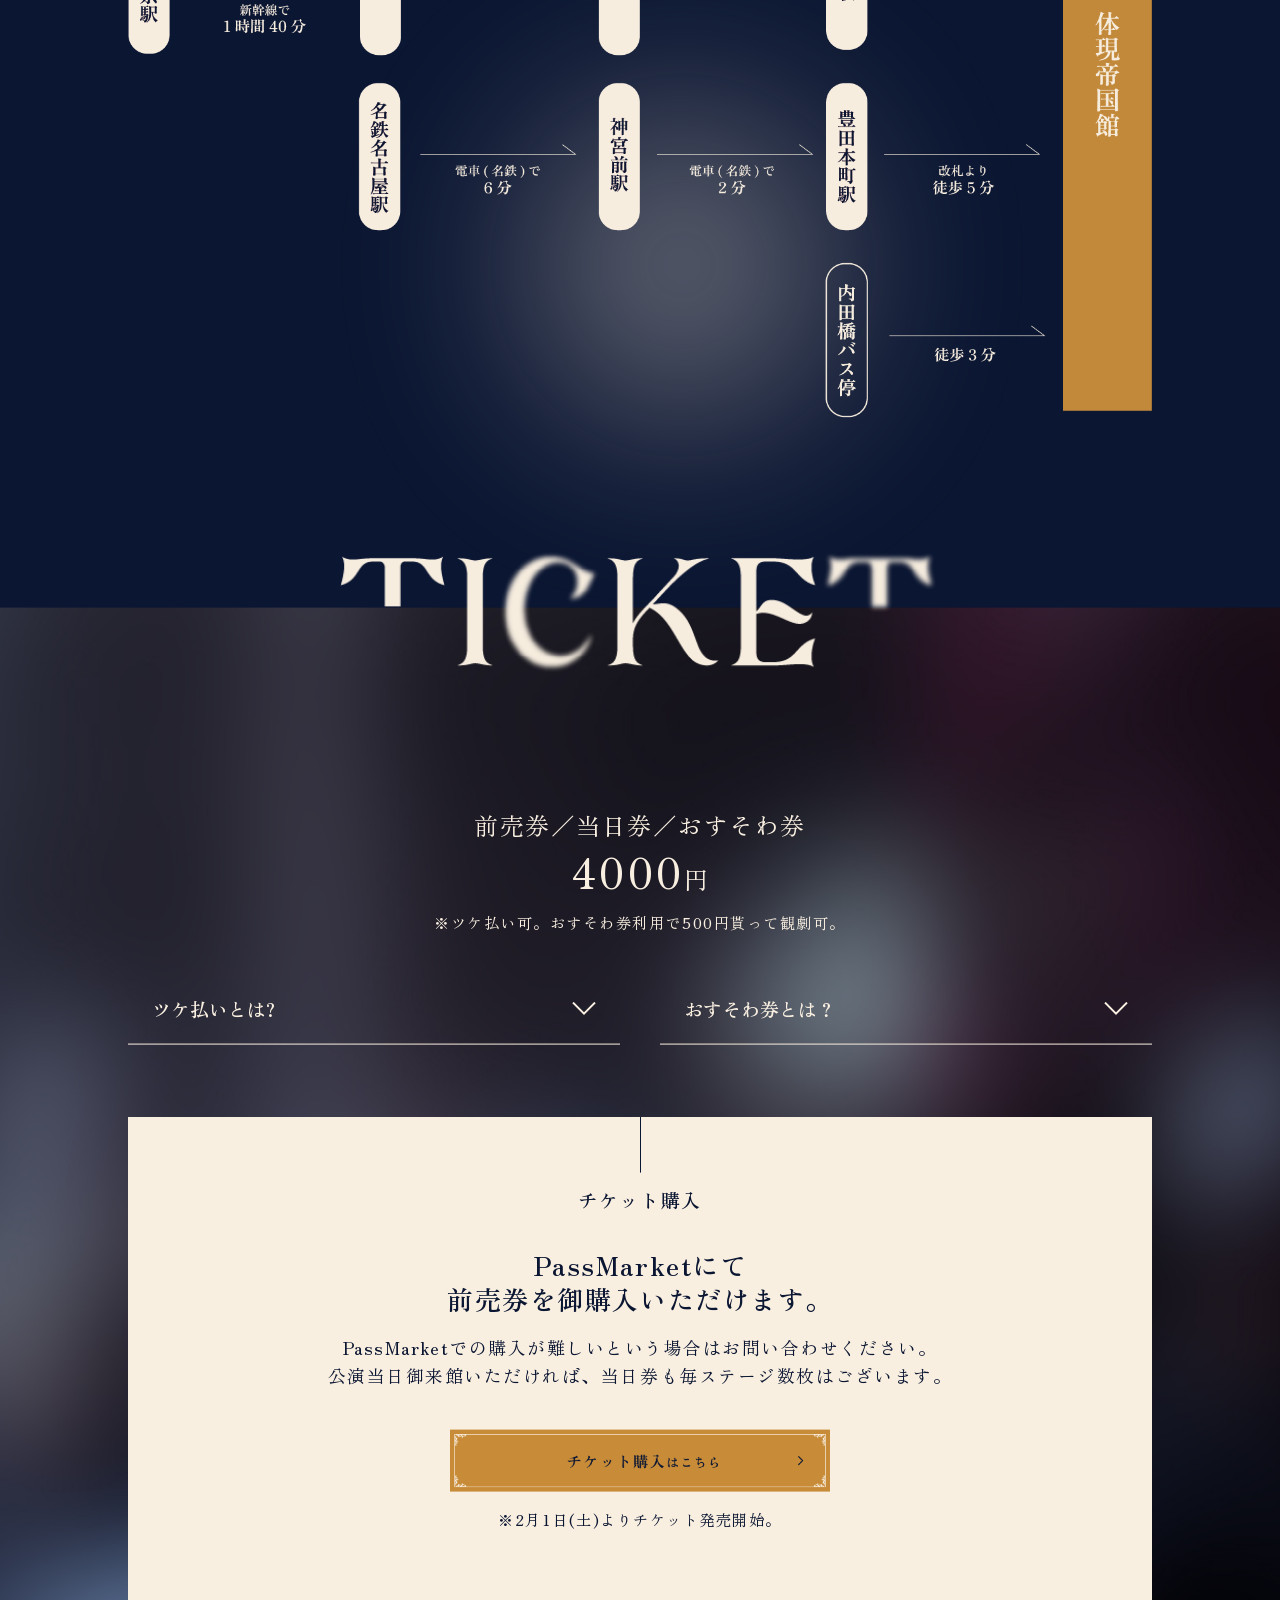
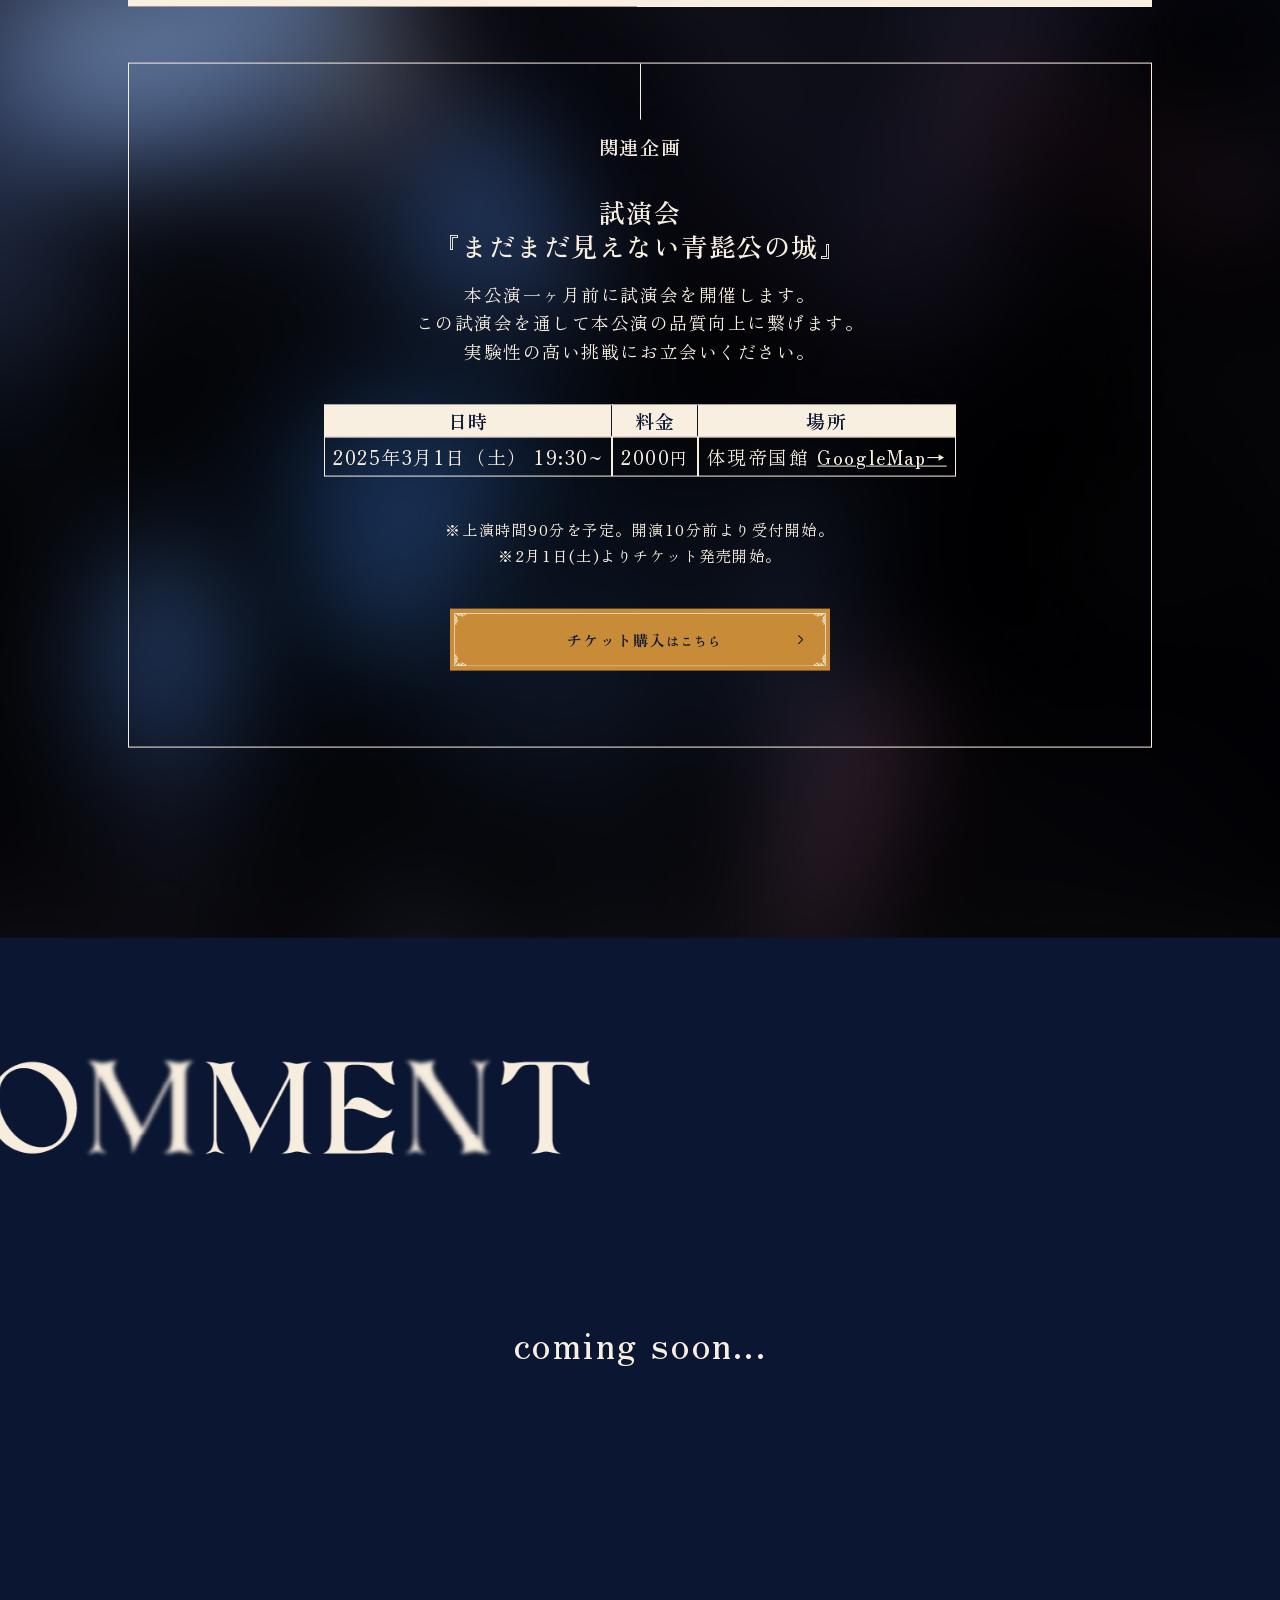
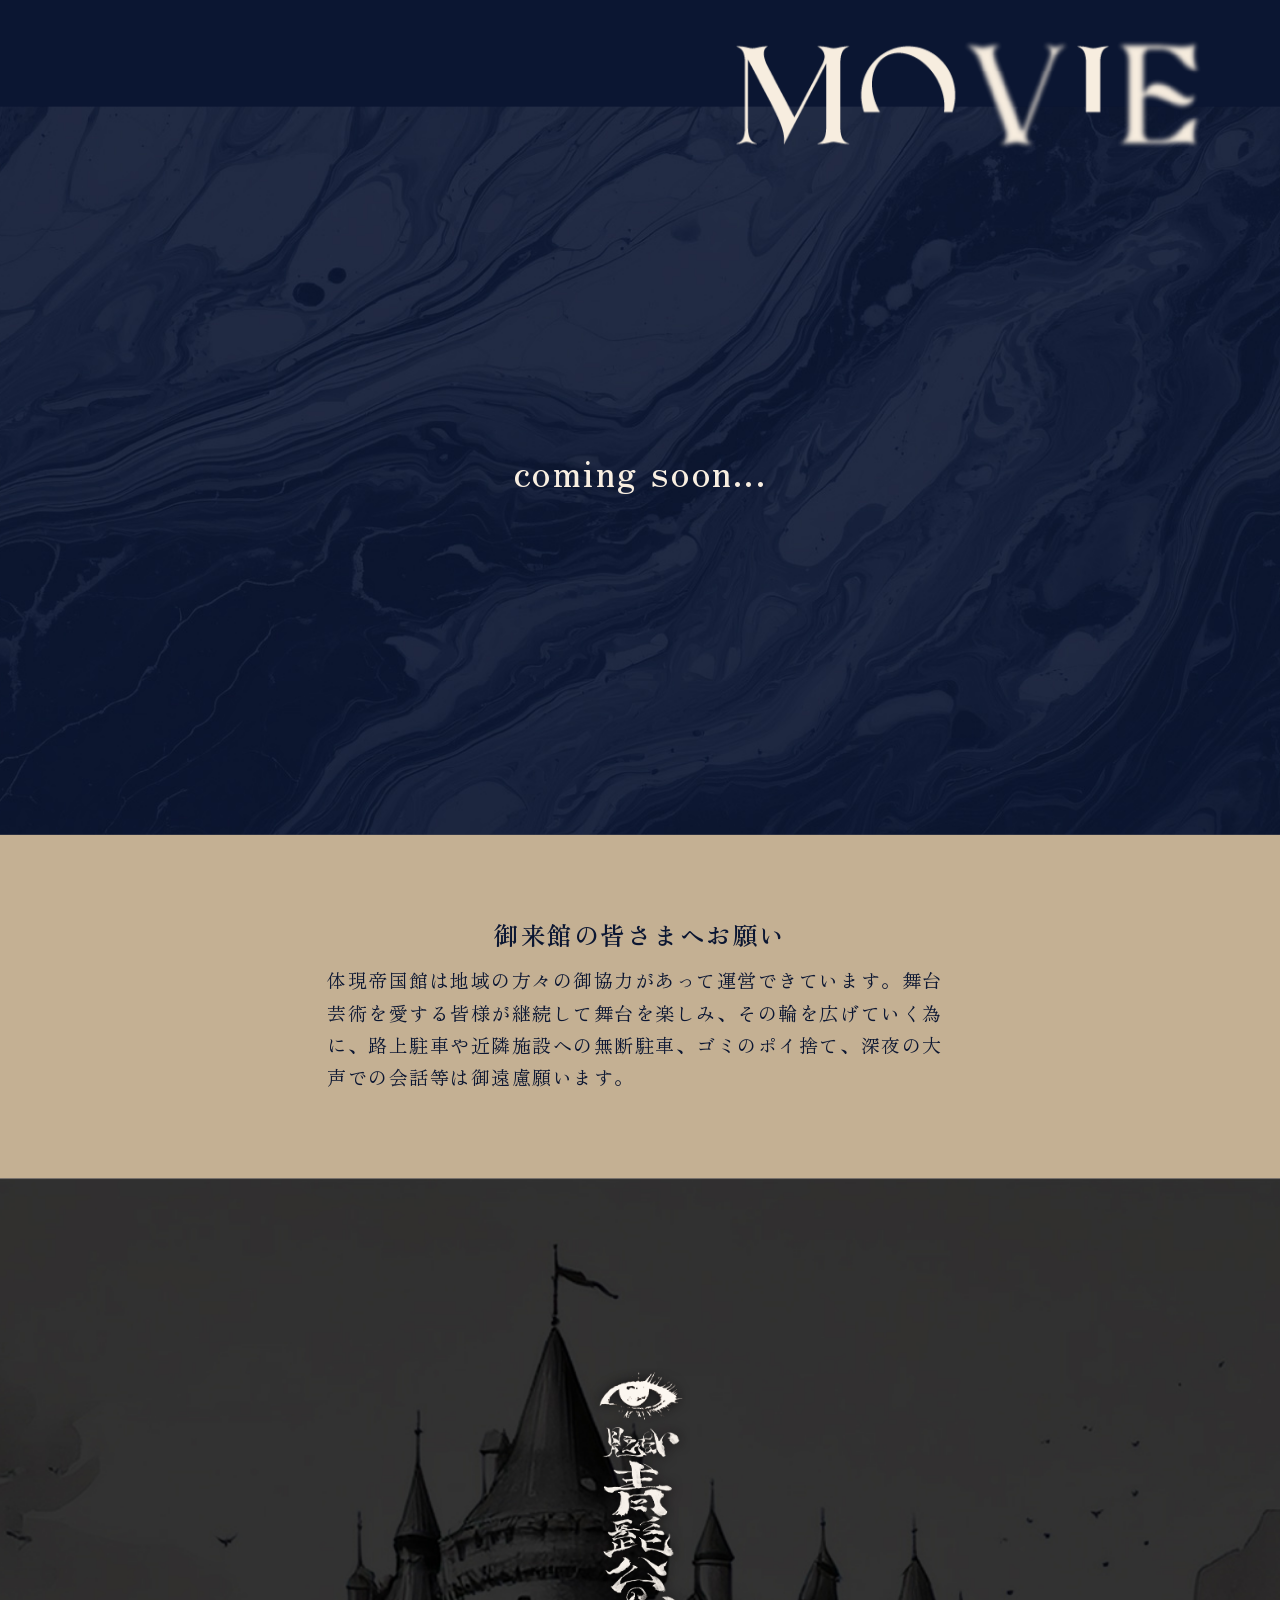
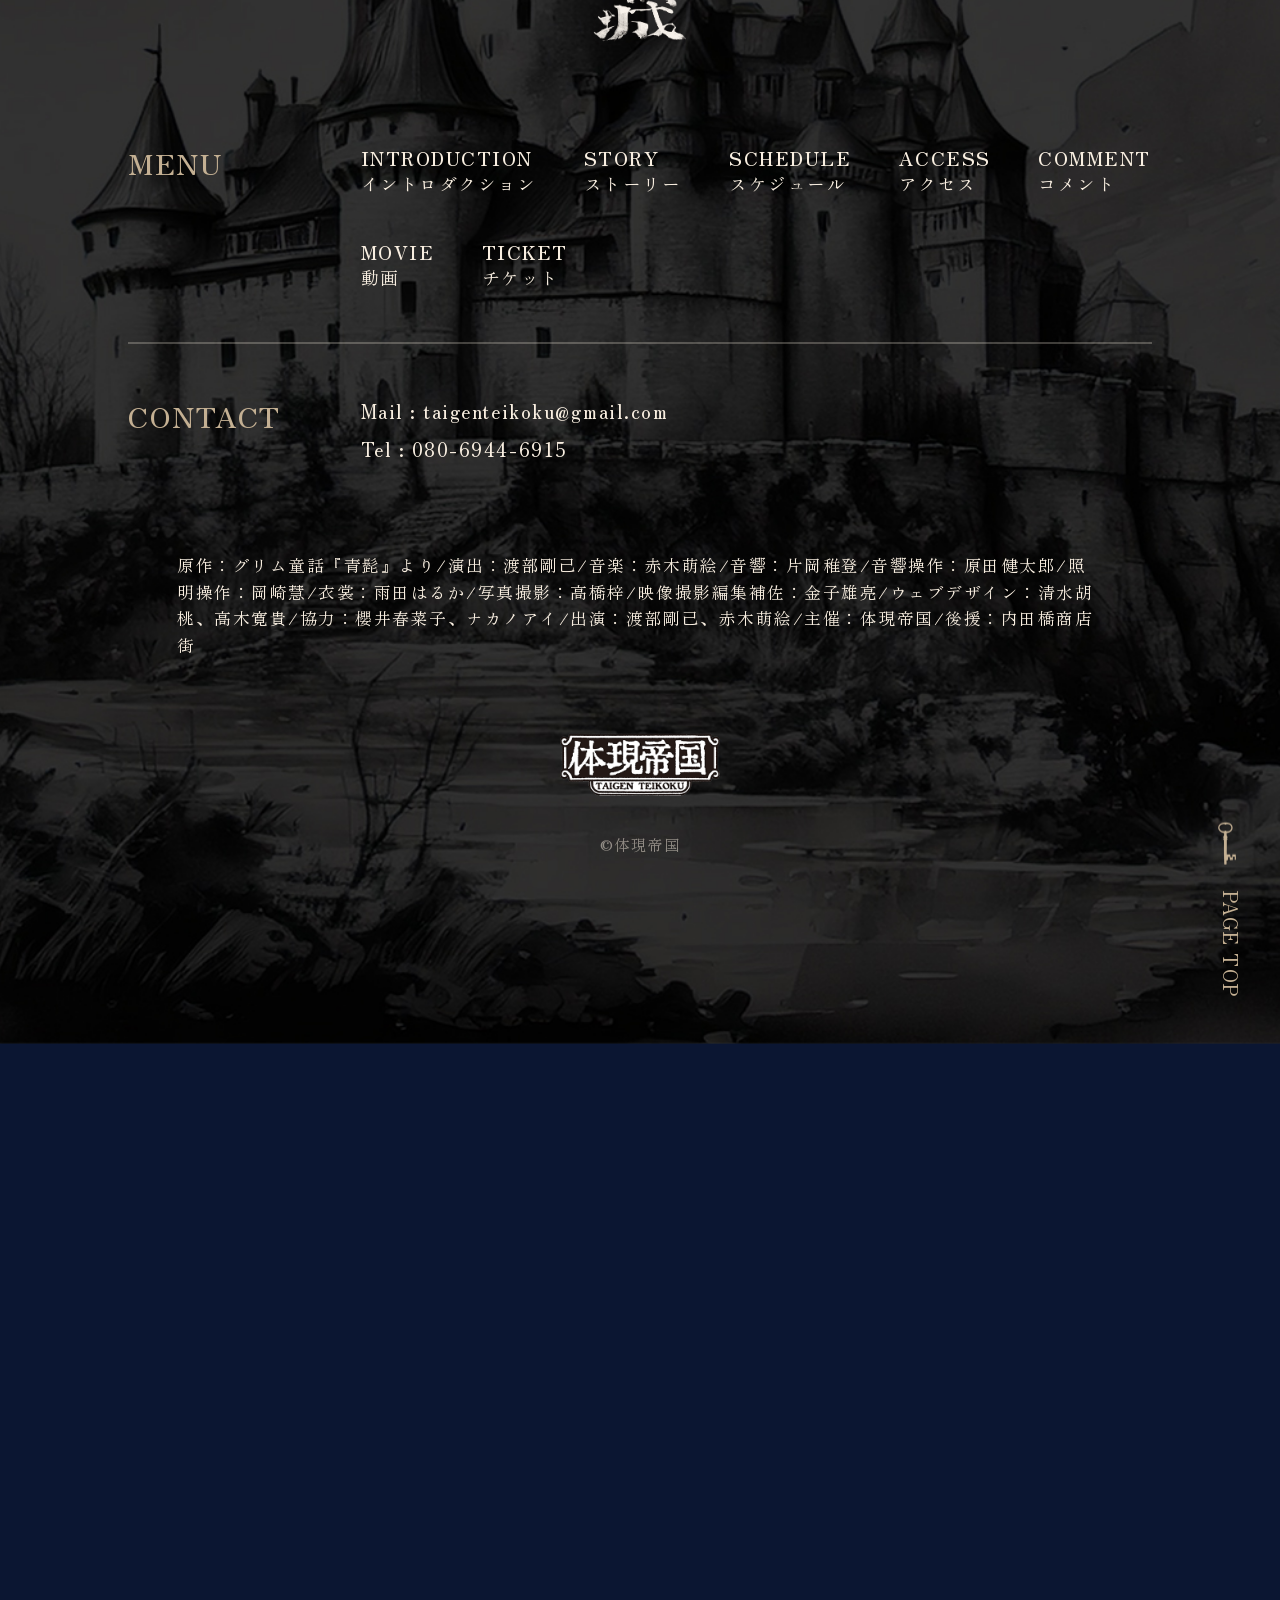
==== commit 16942d51: "a" ====
--- a/index.html
+++ b/index.html
@@ -604,7 +604,7 @@
             <!-- 動画公開部分/ここから 埋め込みコードを変えてください -->
 
             <!-- <div class="p-movie__inner">
-                <iframe src="https://www.youtube.com/embed/6uZU28KITWU?si=bjQI7ofcOEFmvGzw" title="YouTube video player"
+                <iframe src="url" title="YouTube video player"
                     frameborder="0"
                     allow="accelerometer; autoplay; clipboard-write; encrypted-media; gyroscope; picture-in-picture; web-share"
                     referrerpolicy="strict-origin-when-cross-origin" allowfullscreen></iframe>
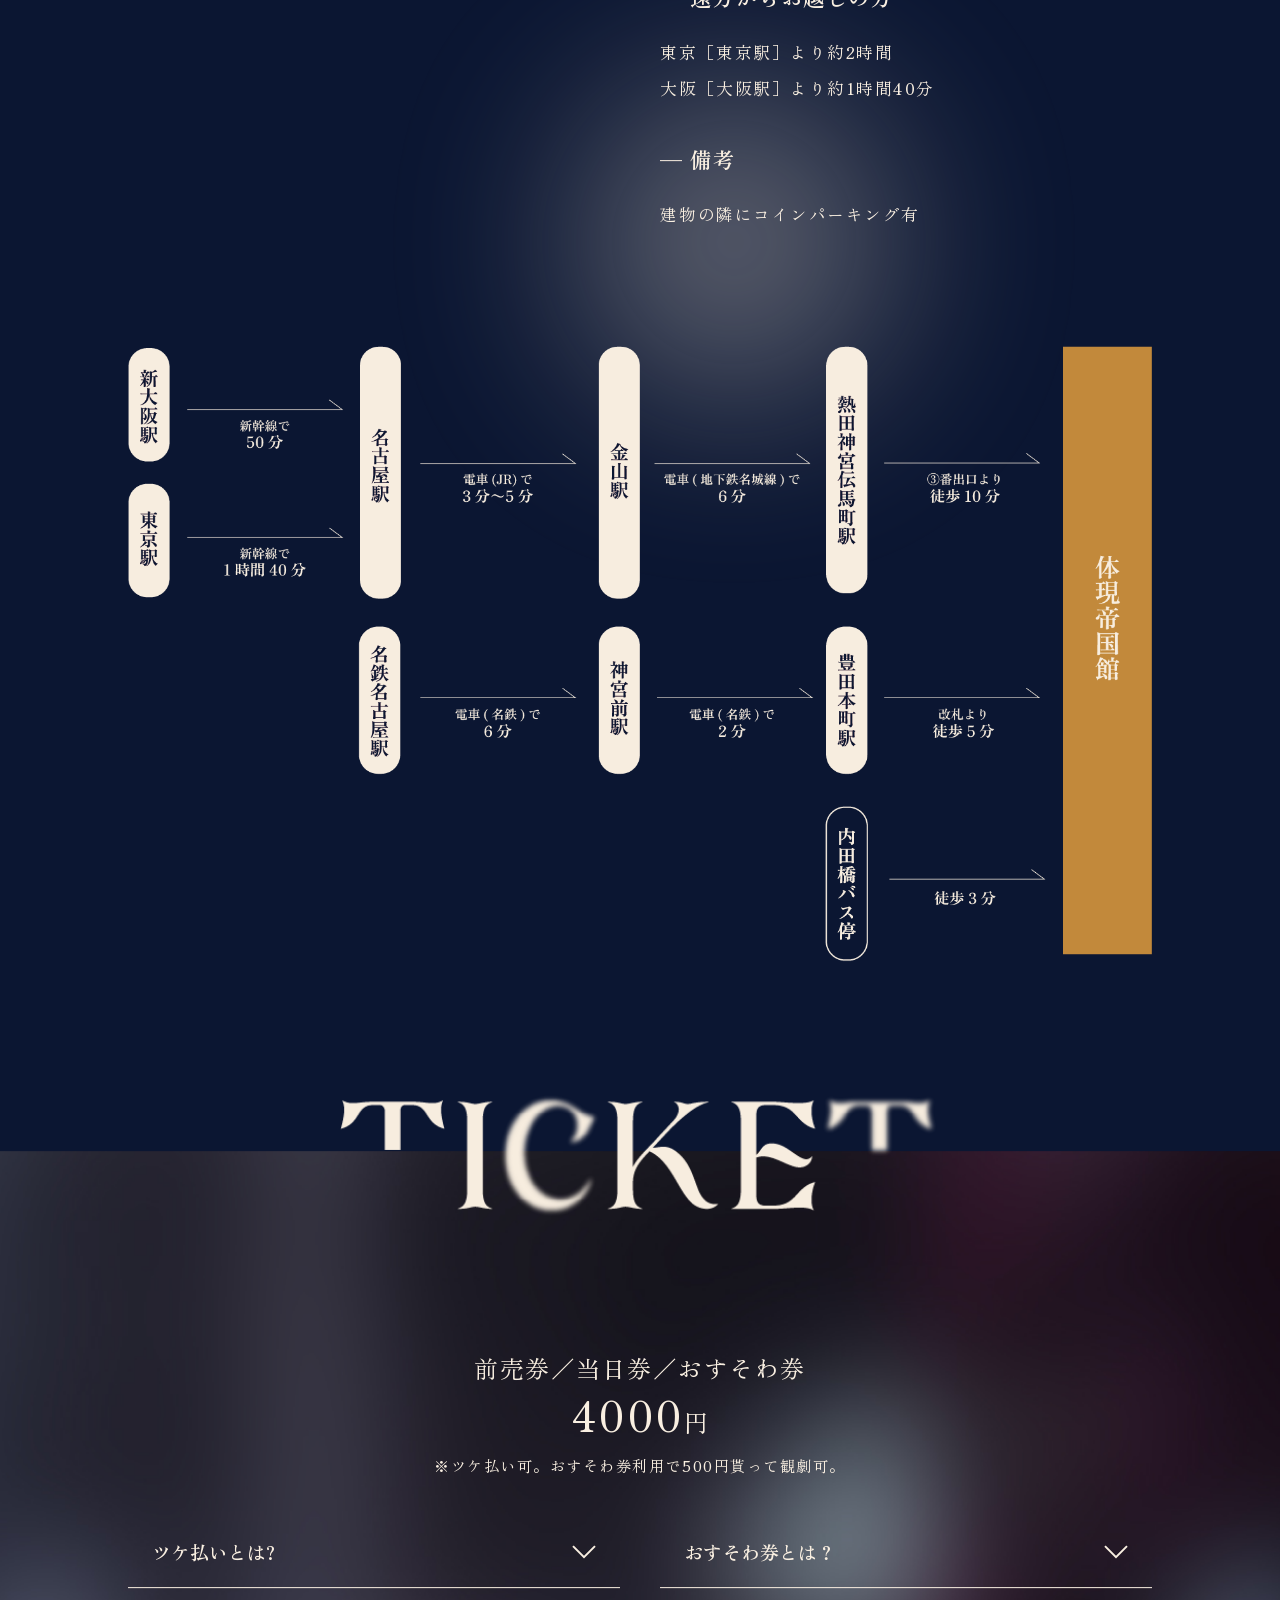
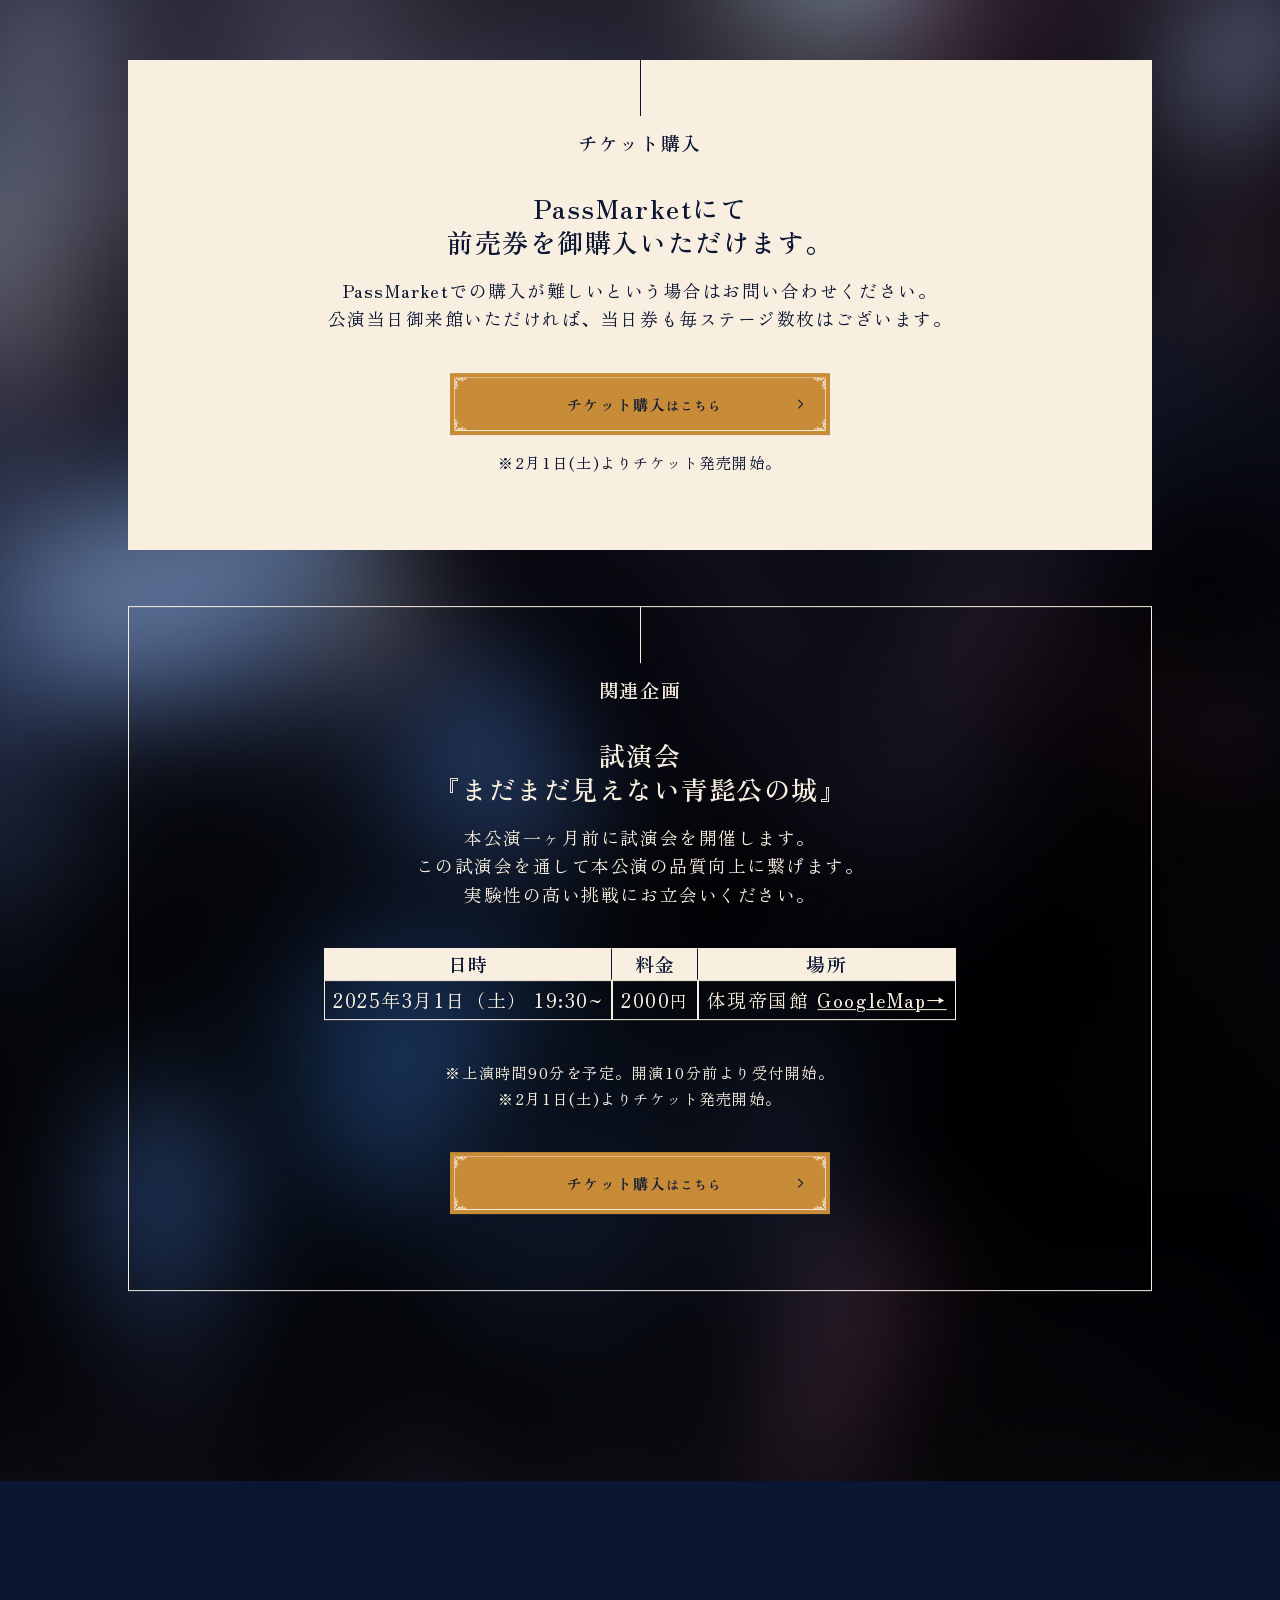
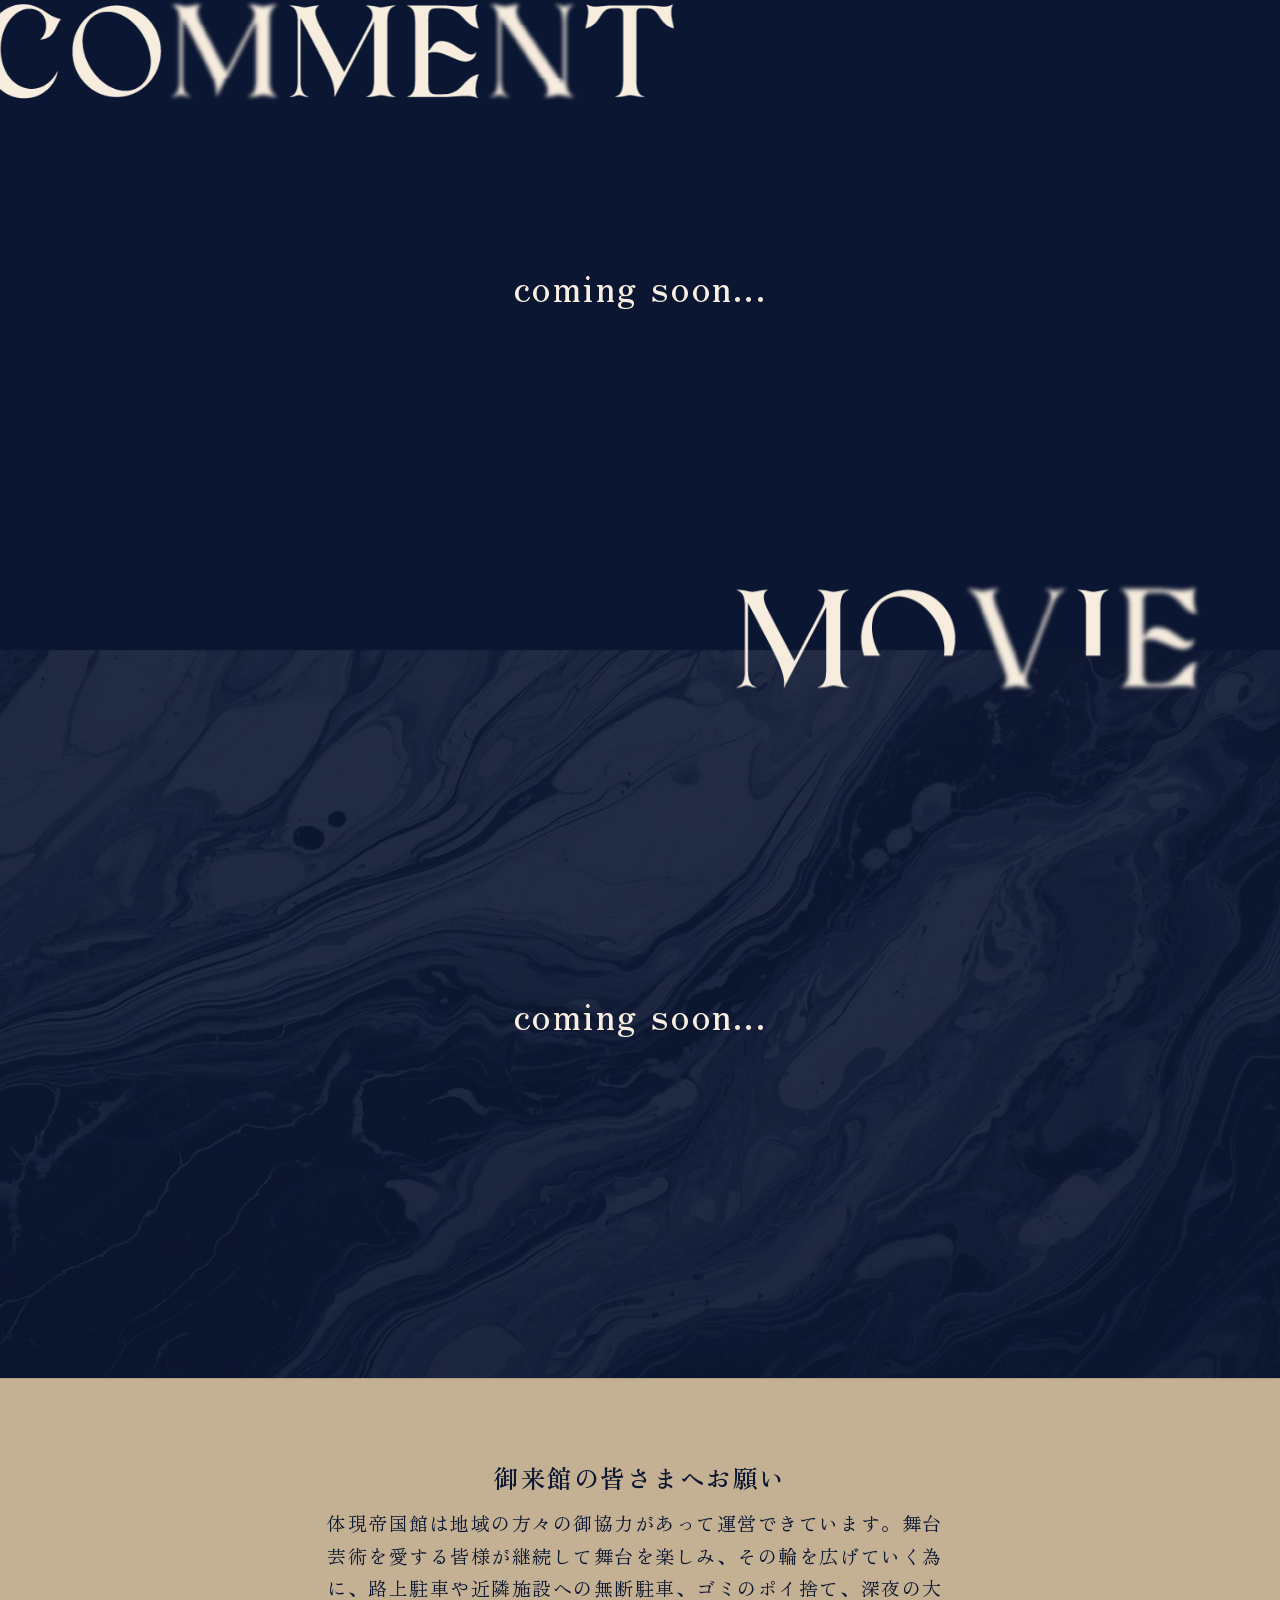
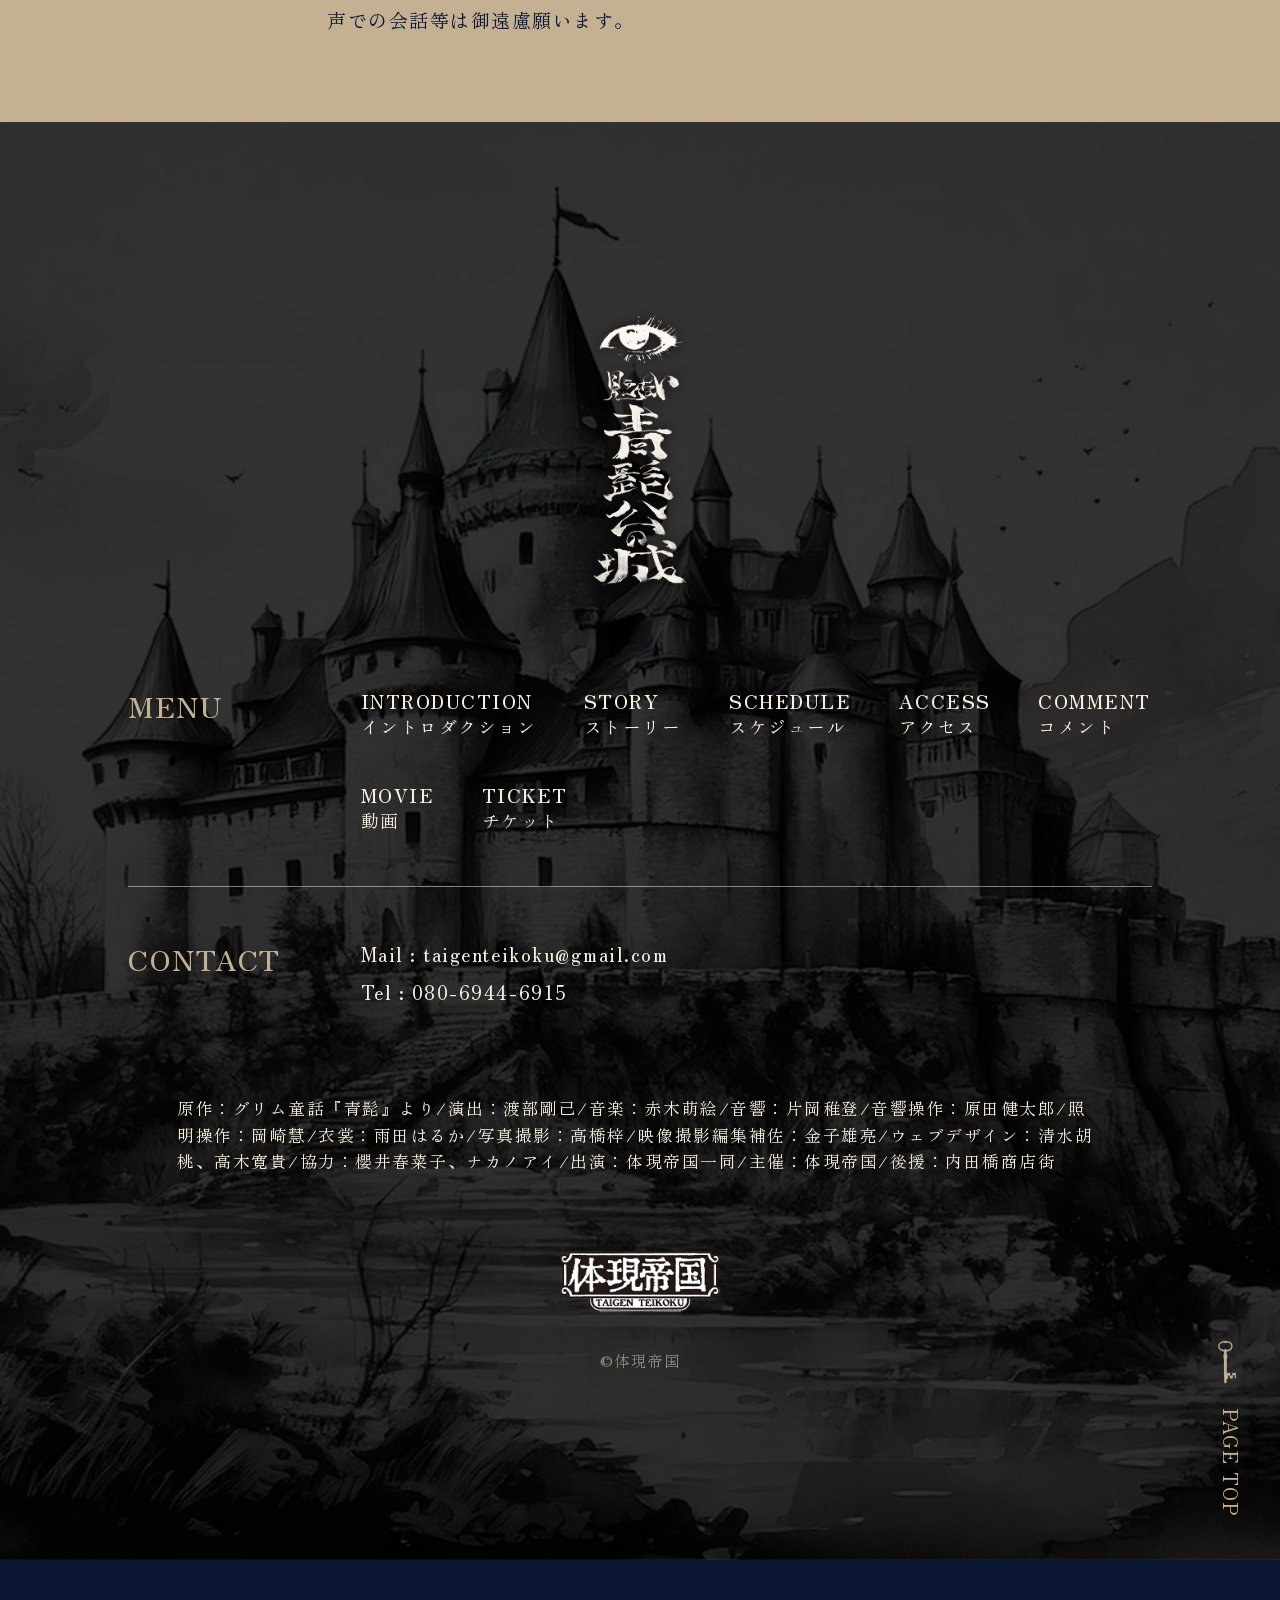
==== commit bb879219: "a" ====
--- a/index.html
+++ b/index.html
@@ -687,7 +687,7 @@
                 </div>
 
                 <p class="l-footer__credit">
-                    原作：グリム童話『青髭』より/演出：渡部剛己/音楽：赤木萌絵/音響：片岡稚登/音響操作：原田健太郎/照明操作：岡崎慧/衣裳：雨田はるか/写真撮影：高橋梓/映像撮影編集補佐：金子雄亮/ウェブデザイン：清水胡桃、高木寛貴/協力：櫻井春菜子、ナカノアイ/出演：渡部剛己、赤木萌絵/主催：体現帝国/後援：内田橋商店街
+                    原作：グリム童話『青髭』より/演出：渡部剛己/音楽：赤木萌絵/音響：片岡稚登/音響操作：原田健太郎/照明操作：岡崎慧/衣裳：雨田はるか/写真撮影：高橋梓/映像撮影編集補佐：金子雄亮/ウェブデザイン：清水胡桃、高木寛貴/協力：櫻井春菜子、ナカノアイ/出演：体現帝国一同/主催：体現帝国/後援：内田橋商店街
                 </p>
 
                 <a href="https://taigenteikoku.com/" class="l-footer__link" target="_blank"
--- a/style.min.css
+++ b/style.min.css
@@ -1,2 +1,2 @@
-@import"https://fonts.googleapis.com/css2?family=Zen+Old+Mincho:wght@400;500;600;700;900&display=swap";body,html{font-size:15px;font-family:"Zen Old Mincho",serif;letter-spacing:.08em;font-weight:400;color:#f9efe1;overflow-x:hidden;position:relative;width:100%;background-color:#0b1632}@media(576px <= width){body,html{font-size:16px}}@media(768px <= width){body,html{font-size:17px}}@media(992px <= width){body,html{font-size:18px}}@media(1200px <= width){body,html{font-size:19px}}.body{background-color:#0b1632;position:relative;z-index:-2;display:block}img{display:block}small{display:block}.bw{display:inline-block}.br-pc{display:none}@media(768px <= width){.br-pc{display:block}}.br-mb{display:block}@media(768px <= width){.br-mb{display:none}}.wrapper{width:90%;max-width:604px;margin-left:auto;margin-right:auto}@media(768px <= width){.wrapper{width:65%}}a{pointer-events:auto}::-moz-selection{background:#c4b093;color:#0b1632}::selection{background:#c4b093;color:#0b1632}.c-button--ticket a{cursor:none}#stalker{position:fixed;display:block;width:.1em;height:.1em;border-radius:100%;z-index:1;pointer-events:none;opacity:0;transition:transform .3s}#cursor.active,#stalker.active{transform:scale(50);background:url(./images/cursor.png) no-repeat center/cover}.bounce-wrapper{width:100vw;height:100vh;border:1px solid #0b1632;position:fixed;z-index:-1}.bounce-wrapper #object{width:300px;height:300px;border-radius:50%;will-change:transform;position:absolute;z-index:0;top:0;left:50%;-ms-filter:blur(100px);opacity:.4;filter:blur(100px);background-color:#f9efe1;transform:translateX(-50%)}@media(1200px <= width){.mouse-over:hover~.p-firstview__main_visual__wrapper .p-firstview__main_visual--2{opacity:1}}.c-button{width:100%;margin-left:auto;margin-right:auto;display:block;max-width:380px}.c-button__img{width:100%;max-width:604px;margin-left:auto;margin-right:auto}.c-button--map{width:100%}.c-button--ticket-main{max-width:604px}.c-button__link--map{border:#f9efe1 1px solid;width:-webkit-fit-content;width:-moz-fit-content;width:fit-content;position:relative;padding:16px 40px;display:block;margin-bottom:88px;transition:.7s ease}.c-button__link--map:hover{background-color:#f9efe1;color:#0b1632}.c-button__link--map::before{content:"";background-color:#f9efe1;width:20px;height:1px;position:absolute;top:50%;right:-10px}.c-button--means{border-bottom:#f9efe1 solid 1px;display:flex;align-items:center;justify-content:space-between;padding:24px;width:100%;margin-bottom:16px;cursor:pointer;font-weight:600}.c-button--means__text{line-height:1.8}.c-button--means__description-img{margin-bottom:1em;width:100%}@media(576px <= width){.c-button--means__wrapper{width:48%}}.c-button--means__contents{display:none}.c-button--means__contents.active{display:block}.c-detail{margin-bottom:56px;margin-left:auto;margin-right:auto}@media(992px <= width){.c-detail{display:none}}.c-detail--pc{display:none}@media(768px <= width){.c-detail--pc{display:block}}.c-detail__inner{width:100%}.c-detail__time{margin-bottom:32px}.c-detail__time--pc{position:absolute;top:40%;left:52%;transform:translateX(-450px)}.c-detail__time__text{background-color:#f9efe1;color:#0b1632;width:-webkit-fit-content;width:-moz-fit-content;width:fit-content;padding:0 8px 0 8px;font-size:1.125rem;margin-bottom:8px;line-height:1.5}.c-detail__time__bold{font-weight:600}.c-detail__time__attention{margin-top:16px;width:-webkit-fit-content;width:-moz-fit-content;width:fit-content;padding:2px}.c-detail__time__attention--pc{background-color:#0b1632}.c-detail__credit{margin-bottom:32px}@media(576px <= width){.c-detail__credit{display:flex;align-items:center;gap:0 2em}}.c-detail__credit__job{position:relative}.c-detail__credit__job::after{content:"";background-color:#f9efe1;width:38px;height:1px;display:inline-block;margin:0 8px 0 8px;position:relative;top:-25%}.c-detail__credit__list{display:flex;height:100%}.c-detail__credit__list:first-child{margin-bottom:8px}@media(576px <= width){.c-detail__credit__list:first-child{margin-bottom:0}}.c-detail__credit__name{font-size:1.25rem}.c-detail__english{font-size:.75rem}.c-detail__english-text{margin-bottom:10px;display:inline-block}.c-comingsoon{font-size:2rem;font-weight:400;text-align:center;margin:4em 0}.l-header{position:relative}.l-header--pc{display:none}@media(992px <= width){.l-header--pc{display:block;width:90%;max-width:1232px;margin-left:auto;margin-right:auto}}.l-header--mobile{display:block;position:fixed;top:0;left:0;z-index:99}@media(992px <= width){.l-header--mobile{display:none}}.l-hamburger.active span:nth-child(1){top:5px;transform:rotate(45deg)}.l-hamburger.active span:nth-child(2){opacity:0;width:100%}.l-hamburger.active span:nth-child(3){top:-21px;transform:rotate(-45deg);width:100%}.l-hamburger{cursor:pointer !important;position:fixed;top:40px;left:5%;z-index:999;background-blend-mode:difference;width:4em;height:4em;display:block}.l-hamburger__text{margin-top:.6em;text-align:center;letter-spacing:.2em;background-blend-mode:difference}.l-hamburger__border{width:100%;height:1px;background-color:#f9efe1;position:relative;transition:ease .4s;display:block}.l-hamburger__border:first-child{top:0}.l-hamburger__border:nth-child(2){margin:13px 0;width:80%}.l-hamburger__border:nth-child(3){top:0;width:60%}.loading{position:fixed;top:0;left:0;bottom:0;width:100%;height:100%;z-index:99999;background:#0b1632;text-align:center;-webkit-animation:displaynone 1s ease forwards;animation:displaynone 1s ease forwards;-webkit-animation-delay:1.5s;animation-delay:1.5s}.loading__text{position:fixed;top:55%;left:50%;transform:translate(-50%, -50%)}.loading__img--1{width:30%;max-width:130px;position:fixed;top:47.5%;left:50%;transform:translate(-50%, -50%);-webkit-animation:opacity4 ease 1s forwards;animation:opacity4 ease 1s forwards}.loading__img--2{width:30%;max-width:130px;position:fixed;top:45%;left:50%;opacity:0;-webkit-animation:opacity3 ease .6s forwards;animation:opacity3 ease .6s forwards;-webkit-animation-delay:1s;animation-delay:1s;transform:translate(-50%, -50%)}.count{font-size:1.5rem}.p-firstview{padding-top:24px;margin-bottom:3.25em;position:relative}.p-firstview__credit{margin-bottom:32px;writing-mode:vertical-rl;position:absolute;left:50%;bottom:20%;transform:translateX(-350px)}.p-firstview__credit__job{position:relative;font-size:20px}.p-firstview__credit__job::after{content:"";background-color:#f9efe1;width:1px;height:38px;display:inline-block;margin:8px 0px 8px 0px;position:relative}.p-firstview__credit__list{display:flex;align-items:center}.p-firstview__credit__list:first-child{margin-left:16px}.p-firstview__credit__name{font-size:26px}@media(992px <= width){.p-firstview__credit__name{margin:0}}.p-firstview--mobile{display:block}@media(992px <= width){.p-firstview--mobile{display:none}}.p-firstview--pc{display:none}@media(992px <= width){.p-firstview--pc{display:block}}.p-firstview__english{position:absolute;top:58%;right:45%;transform:translateX(450px)}.p-firstview__english-text{background-color:#0b1632;width:-webkit-fit-content;width:-moz-fit-content;width:fit-content;margin-bottom:6px;font-size:.75rem}.p-firstview__time--pc{position:absolute;top:75%;left:50%;translate:-450px -47vh;z-index:3}.p-firstview__taigenlogo{width:100%;max-width:78px;margin-left:auto}.p-firstview__taigenlogo--pc{position:relative;left:8px;margin-bottom:15px}.p-firstview__taigen-performance{text-align:right}.p-firstview__taigen-performance--pc{position:absolute;top:3%;right:3%}.p-firstview__taigen-performance__text{margin-bottom:14px;line-height:1.6}.p-firstview__taigen-performance__text--pc{writing-mode:vertical-rl;text-align:left;margin-left:auto;margin-bottom:0}.p-firstview__inner{width:90%;margin-left:auto;margin-right:auto}.p-firstview__aohigelogo{width:100%}.p-firstview__aohigelogo__wrapper{position:relative;max-width:100px;margin-left:auto;margin-right:auto;width:23%;position:relative;z-index:3}@media(992px <= width){.p-firstview__aohigelogo__wrapper{margin-top:5em}}@media(1200px <= width){.p-firstview__aohigelogo__wrapper{margin-top:0}}.p-firstview__aohigelogo--1{position:absolute;top:0;left:0;-webkit-animation:eye1 step-end 5s infinite;animation:eye1 step-end 5s infinite}.p-firstview__aohigelogo--2{-webkit-animation:eye2 step-end 5s infinite;animation:eye2 step-end 5s infinite}.p-firstview__main_visual{width:100%;max-width:498px;position:relative;left:0;top:0;z-index:0;margin-left:auto;margin-right:auto;height:auto}.p-firstview__main_visual__wrapper{position:relative;top:-17vh;width:-webkit-fit-content;width:-moz-fit-content;width:fit-content;margin-left:auto;margin-right:auto}.p-firstview__main_visual--2{position:absolute;left:0;top:0;opacity:0;transition:1s ease}.p-firstview__main_visual--2.active{opacity:1}.p-firstview__circletext{width:40%;max-width:175px;position:absolute;bottom:0;left:50%;z-index:3;margin-left:auto;margin-right:auto;transform:translate(-50%, 50%)}.p-firstview__circletext img{width:100%;-webkit-animation:6s linear infinite rotation;animation:6s linear infinite rotation;mix-blend-mode:difference}@media(1200px <= width){.p-firstview__circletext:hover~.p-firstview__main_visual--2{opacity:1}}@-webkit-keyframes eye1{0%{opacity:1}50%{opacity:0}53%{opacity:1}100%{opacity:1}}@keyframes eye1{0%{opacity:1}50%{opacity:0}53%{opacity:1}100%{opacity:1}}@-webkit-keyframes eye2{0%{opacity:0}50%{opacity:1}53%{opacity:0}100%{opacity:0}}@keyframes eye2{0%{opacity:0}50%{opacity:1}53%{opacity:0}100%{opacity:0}}.p-banner{margin-bottom:6.25em;max-width:604px;margin-left:auto;margin-right:auto}.p-banner__inner{width:100%;text-align:center}.p-banner img{width:100%}.p-banner--1{margin-bottom:40px;margin-top:40px}.p-introduction{margin-bottom:6.25em}@media(992px <= width){.p-introduction{margin-bottom:10em}}.p-introduction__head-img{width:100%}.p-introduction__head-img--intro{width:80%;margin-left:auto;margin-right:auto}.p-introduction__head-img--introduction{width:100%}.p-introduction__head{margin-left:auto;margin-right:auto}.p-introduction__head--intro{max-width:700px;transition:ease 1s;position:relative;top:80px}@media(992px <= width){.p-introduction__head--intro{display:none}}.p-introduction__head--intro.active{top:-1.5em}@media(768px <= width){.p-introduction__head--intro.active{top:-5%}}.p-introduction__head--duction{margin-top:-30px;max-width:700px;transition:ease 1s;position:relative;top:-100px;z-index:0}@media(992px <= width){.p-introduction__head--duction{display:none}}.p-introduction__head--duction.active{top:0px}.p-introduction__head--introduction{display:none;margin-bottom:-90px;max-width:1166px;margin-left:auto;margin-right:auto;transition:ease 1s;position:relative;top:80px}@media(992px <= width){.p-introduction__head--introduction{display:block}}.p-introduction__head--introduction.active{top:0}.p-introduction__bg-wrapper{width:100%;height:34.1875em;-o-object-fit:cover;object-fit:cover;-o-object-position:60% 0;object-position:60% 0;overflow:hidden;margin-inline:auto;margin-top:-50px}@media(1200px <= width){.p-introduction__bg-wrapper{margin-top:-50px}}.p-introduction__bg{background-position:60% 50%;background-image:url("./images/aohige_intro.jpg");background-repeat:no-repeat;background-size:cover;height:105%;margin-inline:auto;position:relative;width:100%}@media(992px <= width){.p-introduction__bg{background-position:60% 35%;height:100%}}.p-introduction__text-and-img{position:relative;z-index:2}.p-introduction__text-group{z-index:2;width:90%;position:absolute;top:50%;left:50%;transform:translate(-50%, -50%);text-align:center}.p-introduction__title{color:#0b1632;width:-webkit-fit-content;width:-moz-fit-content;width:fit-content;margin-left:auto;margin-right:auto;font-size:1.25rem;font-weight:600;margin-bottom:24px;position:relative;overflow:hidden;padding-left:8px}.p-introduction__title.active::before{transform:translateX(-100%);content:"";display:block;position:absolute;z-index:-1;top:0;left:0;width:100%;height:100%;background:#f9efe1;transform-origin:left;-webkit-animation:.8s test_box_slide forwards ease;animation:.8s test_box_slide forwards ease}.p-introduction__text{line-height:2.1;font-size:.9375rem}.p-story{margin-bottom:6.25em}@media(992px <= width){.p-story{margin-bottom:10em}}@media(1200px <= width){.p-story__inner{display:flex;align-items:center;margin-bottom:10em;width:90%;margin-left:auto;margin-right:auto}}.p-story__text-group{width:90%;margin-left:auto;margin-right:auto}@media(768px <= width){.p-story__text-group{width:80%;text-align:center}}@media(1200px <= width){.p-story__text-group{width:50%}}.p-story__img-and-head{width:100%;display:flex;margin-bottom:4em}@media(576px <= width){.p-story__img-and-head{margin-bottom:5em}}@media(1200px <= width){.p-story__img-and-head{margin-bottom:0;width:50%}}.p-story__img-wrapper{width:70%;max-width:542px;overflow:hidden;aspect-ratio:8/11;position:relative;z-index:1}@media(992px <= width){.p-story__img-wrapper{width:100%}}.p-story__img{height:120%;margin-inline:auto;width:100%;background-image:url("./images/aohige_story1.jpg");background-position:center;background-repeat:no-repeat;background-size:cover}.p-story__head{width:25%;max-width:170px;transition:1s;position:relative;left:-15%;z-index:0}.p-story__head.active{left:-5%}.p-story__head-img{width:100%}.p-story__title{font-size:1.125rem;line-height:1.4;width:100%;margin-bottom:16px;font-weight:600;transform:translateY(20px);transition:.8s ease;opacity:0}.p-story__title.active{transform:translateY(0);opacity:1}@media(1200px <= width){.p-story__title{margin:0;margin-bottom:16px}}.p-story__text{width:100%;line-height:2.1;text-align:justify;transform:translateY(20px);transition:.8s ease;opacity:0;font-size:.9375rem}.p-story__text.active{transform:translateY(0);opacity:1;transition-delay:.2s}@media(768px <= width){.p-story__text{text-align:center}}@media(1200px <= width){.p-story__text{margin:0}}.p-schedule{position:relative;padding:6.25em 0 6.25em;z-index:2;background-image:url("./images/aohige_schedule.jpg");background-position:center;background-repeat:no-repeat;background-size:cover}@media(992px <= width){.p-schedule{padding:10em 0 10em}}@media(992px <= width){.p-schedule{padding-top:8em;padding-bottom:8em}}.p-schedule__kagi{position:absolute;right:0;top:-50px;display:flex;justify-content:flex-end}.p-schedule__kagi--1,.p-schedule__kagi--2{width:40%;max-width:200px;-o-object-fit:cover;object-fit:cover}.p-schedule__kagi--1{position:relative;left:20%}.p-schedule__kagi--2{position:relative;top:-50px}.p-schedule__head{position:absolute;top:0;right:-10%;width:100%;max-width:640px;transition:1s ease}.p-schedule__head.active{right:-3%}.p-schedule__head-img{width:90%;margin-left:auto}.p-schedule__title{font-size:1.125rem;margin-bottom:24px;margin-top:64px;font-weight:600}.p-schedule__title:first-child{margin-top:0}.p-schedule__title::before{content:"";width:22px;height:1px;display:inline-block;background-color:#f9efe1;margin-bottom:6px;margin-right:8px}.p-schedule__subtitle{margin-bottom:16px}.p-schedule__performance-group{margin-top:2em;padding:1.3em;border:#f9efe1 1px solid;width:100%;-webkit-backdrop-filter:blur(12px);backdrop-filter:blur(12px)}@media(576px <= width){.p-schedule__performance-group{width:70%}}.p-schedule__text{font-size:1.25rem;line-height:1.5}@media(576px <= width){.p-schedule__text{font-size:1.2rem}}.p-schedule__text--big{font-size:1.125rem;line-height:1.6}.p-schedule__text--color{color:#c4b093}.p-schedule__text--sub{margin-bottom:.5em;line-height:1.7}.p-schedule__text--sub:last-child{margin-bottom:0}.p-schedule__bold{font-weight:600}.p-schedule__attention{margin-bottom:8px;line-height:1.6;margin-top:8px}.p-schedule__text-group{width:90%;margin-left:auto;margin-right:auto;max-width:1200px;opacity:0;transition:.5s ease;position:relative;top:30px}@media(768px <= width){.p-schedule__text-group{width:80%}}@media(1200px <= width){.p-schedule__text-group{width:65%}}.p-schedule__text-group.active{opacity:1;top:0;transition-delay:.1s}.p-schedule__small{font-size:.9375rem}.p-access{margin-bottom:8.25em}@media(992px <= width){.p-access{margin-bottom:10em}}.p-access__inner{width:90%;margin-left:auto;margin-right:auto;max-width:1200px}@media(768px <= width){.p-access__inner{width:80%}}.p-access__head{max-width:658px;position:relative;top:-18em;z-index:0;margin-left:auto;margin-right:auto;transition:1s ease;margin-bottom:1em}.p-access__head.active{top:-4.5em}@media(576px <= width){.p-access__head.active{top:-6em}}@media(992px <= width){.p-access__head.active{top:-6em}}.p-access__head-img{width:100%}.p-access__taigenteikoukan{width:100%;max-width:200px;margin-bottom:16px}.p-access__address{margin-bottom:40px;line-height:1.6;font-size:.875rem}.p-access__title{font-size:1.125rem;margin-bottom:24px;margin-top:40px;font-weight:600}.p-access__title:first-child{margin-top:0}.p-access__title::before{content:"";width:22px;height:1px;display:inline-block;background-color:#f9efe1;margin-bottom:7px;margin-right:8px}.p-access__description{line-height:2.2;font-size:.875rem}.p-access__map-img{width:100%;margin-left:auto;margin-right:auto}@media(992px <= width){.p-access__theater,.p-access__transit{width:48%}}.p-access__contents{margin-bottom:6em;margin-top:-3em}@media(992px <= width){.p-access__contents{display:flex;justify-content:space-between}}.p-ticket{padding-bottom:6.25em;background-image:url("./images/ticketbg.jpg");background-position:center;background-repeat:no-repeat;background-size:cover}@media(992px <= width){.p-ticket{padding-bottom:10em}}.p-ticket__head{width:90%;max-width:600px;margin-left:auto;margin-right:auto;position:relative;top:-8vw}@media(768px <= width){.p-ticket__head{top:-60px}}.p-ticket__head-img{width:100%}.p-ticket__category{text-align:center}.p-ticket__inner{width:90%;margin-left:auto;margin-right:auto;max-width:1100px}@media(992px <= width){.p-ticket__inner{width:80%}}.p-ticket__category{font-size:1.25rem;margin-bottom:8px;margin-top:3em}.p-ticket__price{text-align:center;font-size:1.25rem;margin-bottom:16px}.p-ticket__price-number{font-size:2.25rem}.p-ticket__attention{text-align:center;line-height:1.5}.p-ticket__means{margin-top:40px;margin-bottom:56px}@media(576px <= width){.p-ticket__means{display:flex;justify-content:space-between}}.p-ticket__purchase{background-color:#f9efe1;color:#0b1632;padding:0 1.5em 3em 1.5em;margin-bottom:56px;transform:translateY(50px);opacity:0;transition:1s ease}@media(576px <= width){.p-ticket__purchase{padding:0 2.5em 4em 2.5em}}.p-ticket__purchase.active{transform:translateY(0);opacity:1}.p-ticket__link{text-decoration:underline 1px #f9efe1;margin-left:8px;-webkit-text-decoration:underline 1px #f9efe1}.p-ticket__small{font-size:.875rem;display:inline-block}.p-ticket__relation{padding:0 1.5em 3em 1.5em;border:#f9efe1 1px solid;transform:translateY(50px);opacity:0;transition:1s ease}.p-ticket__relation.active{transform:translateY(0);opacity:1}@media(576px <= width){.p-ticket__relation{padding:0 2.5em 4em 2.5em}}.p-ticket__relation__table{display:flex !important}.p-ticket__relation__table-head,.p-ticket__relation__table-cell{border-collapse:collapse;border:#f9efe1 1px solid;text-align:center}@media(576px <= width){.p-ticket__relation__table-head,.p-ticket__relation__table-cell{border-right:0}.p-ticket__relation__table-head:last-child,.p-ticket__relation__table-cell:last-child{border-right:#f9efe1 1px solid}}.p-ticket__relation__table-head{background-color:#f9efe1;color:#0b1632;font-weight:600;padding:4px}@media(576px <= width){.p-ticket__relation__table-head{border-right:#0b1632 1px solid}}@media(576px <= width){.p-ticket__relation__table-head.last{border-right:#f9efe1 solid 1px}}.p-ticket__relation__table-cell{margin-bottom:24px;padding:8px}.p-ticket__relation__attention{margin-bottom:40px;line-height:1.7}.p-ticket table tbody{width:100%}@media(576px <= width){.p-ticket table tbody{display:flex;justify-content:center}}.p-ticket table,.p-ticket tbody,.p-ticket td,.p-ticket th,.p-ticket tr{display:block}.p-ticket__bigtitle{text-align:center;font-weight:600;margin-bottom:2em}.p-ticket__bigtitle::before{content:"";background-color:#0b1632;display:block;width:1px;height:56px;margin-left:auto;margin-right:auto;margin-bottom:16px}.p-ticket__bigtitle--2::before{content:"";background-color:#f9efe1;display:block;width:1px;height:56px;margin-left:auto;margin-right:auto;margin-bottom:16px}.p-ticket__title{text-align:center;width:-webkit-fit-content;width:-moz-fit-content;width:fit-content;margin-left:auto;margin-right:auto;font-size:4.5vw;font-weight:600;line-height:1.3;margin-bottom:16px}@media(576px <= width){.p-ticket__title{font-size:1.375rem}}.p-ticket__text{margin-bottom:40px;line-height:1.6;font-size:.9375rem}@media(768px <= width){.p-ticket__text{text-align:center}}.p-ticket__attention{margin-top:16px}.p-comment{padding:3.5em 0 6.25em}@media(992px <= width){.p-comment{padding:6em 0 10em}}.p-comment__head{width:100%;max-width:690px;margin-right:auto;position:relative;left:-100px;transition:1s ease}.p-comment__head.active{left:-16px}.p-comment__head-img{width:100%}.p-comment__card{border:1px solid #f9efe1;padding:40px 24px 24px 24px;margin-bottom:2.5em;background-color:#0b1632}@media(1200px <= width){.p-comment__card{width:32%}}.p-comment__card-list{width:90%;margin-left:auto;margin-right:auto;position:relative;top:22px;transition:1s ease;transition-delay:.1s;opacity:0;max-width:1400px}.p-comment__card-list.active{opacity:1;top:-32px}@media(992px <= width){.p-comment__card-list{width:80%}}@media(1200px <= width){.p-comment__card-list{display:flex;justify-content:space-between;width:85%}}.p-comment__info{padding-bottom:24px;border-bottom:#f9efe1 solid 1px;margin-bottom:24px}.p-comment__info--name{font-size:1.5rem;margin-bottom:8px}.p-comment__info--job{color:#c88c39}.p-comment__title{font-size:1.25rem;margin-bottom:8px;line-height:1.3}.p-comment__text{line-height:1.8;font-weight:400;opacity:.8;text-align:justify}.p-movie{padding:6.25em 0 6.25em;position:relative;background-image:url("./images/mable.jpg");background-position:center;background-repeat:no-repeat;background-size:cover}@media(992px <= width){.p-movie{padding:10em 0 10em}}.p-movie__inner{margin-top:4rem}.p-movie__head{width:80%;max-width:480px;margin-left:auto;position:absolute;right:0;top:-13vw}@media(576px <= width){.p-movie__head{top:-73px}}@media(992px <= width){.p-movie__head{right:5%}}.p-movie__head-img{width:100%}.p-movie iframe{width:90%;aspect-ratio:16/9;display:block;margin-left:auto;margin-right:auto;margin-bottom:1.5em;margin-top:-80px;max-width:823px}@media(576px <= width){.p-movie iframe{width:80%}}.p-movie__title{text-align:center;font-size:1rem}.p-attention{background-color:#c4b093;color:#0b1632;padding:4.5em 0}.p-attention__head{font-size:1.3rem;text-align:center;font-weight:600;margin-bottom:16px}.p-attention__text{line-height:1.7;max-width:626px;margin-left:auto;margin-right:auto}.p-attention__inner{width:90%;margin-left:auto;margin-right:auto}.l-footer{position:relative;padding:6em 0;background-image:url("./images/footer.jpg");background-position:center;background-repeat:no-repeat;background-size:cover}@media(992px <= width){.l-footer{padding:10em 0}}.l-footer__inner{width:90%;margin-left:auto;margin-right:auto}@media(576px <= width){.l-footer__inner{width:80%}}.l-footer__logo{width:20%;max-width:100px;margin-left:auto;margin-right:auto;margin-bottom:5em}.l-footer__logo-img{width:100%}.l-footer__taigen{width:100%}.l-footer__link{display:block;width:100%;max-width:160px;margin-left:auto;margin-right:auto}@media(1200px <= width){.l-footer__group{display:flex;justify-content:space-between}}.l-footer__group__head{font-weight:600;color:#c4b093;font-size:1.5rem;margin-bottom:40px}@media(1200px <= width){.l-footer__group__head{width:25%}}.l-footer__group--menu{padding-bottom:56px;border-bottom:rgba(249,239,225,.5) solid 1px;margin-bottom:56px}.l-footer__group--contact{margin-bottom:76px}.l-footer__group__text{margin-bottom:16px}@media(1200px <= width){.l-footer__group__text-group{width:85%}}.l-footer__credit{font-size:.875rem;line-height:1.6;margin-bottom:76px;max-width:926px;margin-left:auto;margin-right:auto}.l-footer__copy{text-align:center;margin-top:40px;opacity:.5}.l-footer__pagetop{position:absolute;bottom:3%;right:3%;display:flex;align-items:center;flex-direction:column;transition:.7s ease}.l-footer__pagetop:hover{bottom:4%}.l-footer__pagetop__text{writing-mode:vertical-rl;color:#c4b093;padding-left:8px}.l-footer__pagetop__img{margin-bottom:24px;max-width:27px}.l-nav--footer{display:flex;gap:2.5em;flex-wrap:wrap}@media(992px <= width){.l-nav--footer{width:85%}}.l-nav__wrapper--mobile{display:none;opacity:0;width:100vw;height:100vh;background-color:rgba(11,22,50,.5);backdrop-filter:blur(15px);-webkit-backdrop-filter:blur(15px);transition:.3s ease}@media(992px <= width){.l-nav__wrapper--mobile{display:none}}.l-nav__wrapper--mobile.active{display:block;-webkit-animation:opacityAnime .3s forwards ease;animation:opacityAnime .3s forwards ease}.l-nav--mobile{position:fixed;top:50%;left:50%;transform:translate(-50%, -50%);text-align:center}.l-nav--mobile .l-nav__link{display:block;margin-bottom:5.5vh}.l-nav--mobile .l-nav__item--english{color:#c4b093;font-size:1rem}.l-nav--mobile .l-nav__item--japanese{font-size:.9375rem}.l-nav--pc{display:flex;justify-content:center;text-align:center;flex-wrap:wrap;padding:24px 0;border-top:#f9efe1 1px solid;border-bottom:#f9efe1 1px solid;gap:1.5em 2em;margin-bottom:6.25em}.l-nav--pc .l-nav__item--english{color:#c4b093}.l-nav__item--english{font-weight:600;font-size:1rem;margin-bottom:4px}.l-nav__item--japanese{font-size:.9375rem}@-webkit-keyframes rotation{0%{rotate:0}100%{rotate:360deg}}@keyframes rotation{0%{rotate:0}100%{rotate:360deg}}@-webkit-keyframes opacityAnime{0%{opacity:0;z-index:-100}100%{opacity:1;z-index:999}}@keyframes opacityAnime{0%{opacity:0;z-index:-100}100%{opacity:1;z-index:999}}@-webkit-keyframes bgAnime{0%{opacity:0}20%{opacity:1}33%{opacity:1}63%{opacity:0}100%{opacity:0}}@keyframes bgAnime{0%{opacity:0}20%{opacity:1}33%{opacity:1}63%{opacity:0}100%{opacity:0}}@-webkit-keyframes tikatika{0%{opacity:0;-webkit-animation-timing-function:ease;animation-timing-function:ease}10%{opacity:1;-webkit-animation-timing-function:step-end;animation-timing-function:step-end}20%{opacity:0;-webkit-animation-timing-function:ease;animation-timing-function:ease}30%{opacity:1;-webkit-animation-timing-function:step-end;animation-timing-function:step-end}40%{opacity:0;-webkit-animation-timing-function:step-end;animation-timing-function:step-end}60%{opacity:0;-webkit-animation-timing-function:ease;animation-timing-function:ease}100%{opacity:1}}@keyframes tikatika{0%{opacity:0;-webkit-animation-timing-function:ease;animation-timing-function:ease}10%{opacity:1;-webkit-animation-timing-function:step-end;animation-timing-function:step-end}20%{opacity:0;-webkit-animation-timing-function:ease;animation-timing-function:ease}30%{opacity:1;-webkit-animation-timing-function:step-end;animation-timing-function:step-end}40%{opacity:0;-webkit-animation-timing-function:step-end;animation-timing-function:step-end}60%{opacity:0;-webkit-animation-timing-function:ease;animation-timing-function:ease}100%{opacity:1}}@-webkit-keyframes test_box_slide{0%{transform:translate(-100%, 0)}100%{transform:translate(0, 0)}}@keyframes test_box_slide{0%{transform:translate(-100%, 0)}100%{transform:translate(0, 0)}}@-webkit-keyframes opacityAnime2{0%{opacity:1}40%{opacity:1}100%{opacity:0}}@keyframes opacityAnime2{0%{opacity:1}40%{opacity:1}100%{opacity:0}}@-webkit-keyframes opacity3{0%{opacity:0}100%{opacity:1}}@keyframes opacity3{0%{opacity:0}100%{opacity:1}}@-webkit-keyframes opacity4{0%{opacity:1}80%{opacity:1}100%{opacity:0}}@keyframes opacity4{0%{opacity:1}80%{opacity:1}100%{opacity:0}}@-webkit-keyframes displaynone{0%{opacity:1}100%{opacity:0;display:none;z-index:-50}}@keyframes displaynone{0%{opacity:1}100%{opacity:0;display:none;z-index:-50}}
+@import"https://fonts.googleapis.com/css2?family=Zen+Old+Mincho:wght@400;500;600;700;900&display=swap";body,html{font-size:15px;font-family:"Zen Old Mincho",serif;letter-spacing:.08em;font-weight:400;color:#f9efe1;overflow-x:hidden;position:relative;width:100%;background-color:#0b1632}@media(576px <= width){body,html{font-size:16px}}@media(768px <= width){body,html{font-size:17px}}@media(992px <= width){body,html{font-size:18px}}@media(1200px <= width){body,html{font-size:19px}}.body{background-color:#0b1632;position:relative;z-index:-2;display:block}img{display:block}small{display:block}.bw{display:inline-block}.br-pc{display:none}@media(768px <= width){.br-pc{display:block}}.br-mb{display:block}@media(768px <= width){.br-mb{display:none}}.wrapper{width:90%;max-width:604px;margin-left:auto;margin-right:auto}@media(768px <= width){.wrapper{width:65%}}a{pointer-events:auto}::-moz-selection{background:#c4b093;color:#0b1632}::selection{background:#c4b093;color:#0b1632}.c-button--ticket a{cursor:none}#stalker{position:fixed;display:block;width:.1em;height:.1em;border-radius:100%;z-index:1;pointer-events:none;opacity:0;transition:transform .3s}#cursor.active,#stalker.active{transform:scale(50);background:url(./images/cursor.png) no-repeat center/cover}.bounce-wrapper{width:100vw;height:100vh;border:1px solid #0b1632;position:fixed;z-index:-1}.bounce-wrapper #object{width:300px;height:300px;border-radius:50%;will-change:transform;position:absolute;z-index:0;top:0;left:50%;-ms-filter:blur(100px);opacity:.4;filter:blur(100px);background-color:#f9efe1;transform:translateX(-50%)}@media(hover: hover){.mouse-over:hover:hover~.p-firstview__main_visual__wrapper .p-firstview__main_visual--2{opacity:1}}.c-button{width:100%;margin-left:auto;margin-right:auto;display:block;max-width:380px}.c-button__img{width:100%;max-width:604px;margin-left:auto;margin-right:auto}.c-button--map{width:100%}.c-button--ticket-main{max-width:604px}.c-button__link--map{border:#f9efe1 1px solid;width:-webkit-fit-content;width:-moz-fit-content;width:fit-content;position:relative;padding:16px 40px;display:block;margin-bottom:88px;transition:.7s ease}.c-button__link--map:hover{background-color:#f9efe1;color:#0b1632}.c-button__link--map::before{content:"";background-color:#f9efe1;width:20px;height:1px;position:absolute;top:50%;right:-10px}.c-button--means{border-bottom:#f9efe1 solid 1px;display:flex;align-items:center;justify-content:space-between;padding:24px;width:100%;margin-bottom:16px;cursor:pointer;font-weight:600}.c-button--means__text{line-height:1.8}.c-button--means__description-img{margin-bottom:1em;width:100%}@media(576px <= width){.c-button--means__wrapper{width:48%}}.c-button--means__contents{display:none}.c-button--means__contents.active{display:block}.c-detail{margin-bottom:56px;margin-left:auto;margin-right:auto}@media(992px <= width){.c-detail{display:none}}.c-detail--pc{display:none}@media(768px <= width){.c-detail--pc{display:block}}.c-detail__inner{width:100%}.c-detail__time{margin-bottom:32px}.c-detail__time--pc{position:absolute;top:40%;left:52%;transform:translateX(-450px)}.c-detail__time__text{background-color:#f9efe1;color:#0b1632;width:-webkit-fit-content;width:-moz-fit-content;width:fit-content;padding:0 8px 0 8px;font-size:1.125rem;margin-bottom:8px;line-height:1.5}.c-detail__time__bold{font-weight:600}.c-detail__time__attention{margin-top:16px;width:-webkit-fit-content;width:-moz-fit-content;width:fit-content;padding:2px}.c-detail__time__attention--pc{background-color:#0b1632}.c-detail__credit{margin-bottom:32px}@media(576px <= width){.c-detail__credit{display:flex;align-items:center;gap:0 2em}}.c-detail__credit__job{position:relative}.c-detail__credit__job::after{content:"";background-color:#f9efe1;width:38px;height:1px;display:inline-block;margin:0 8px 0 8px;position:relative;top:-25%}.c-detail__credit__list{display:flex;height:100%}.c-detail__credit__list:first-child{margin-bottom:8px}@media(576px <= width){.c-detail__credit__list:first-child{margin-bottom:0}}.c-detail__credit__name{font-size:1.25rem}.c-detail__english{font-size:.75rem}.c-detail__english-text{margin-bottom:10px;display:inline-block}.c-comingsoon{font-size:2rem;font-weight:400;text-align:center;margin:4em 0}.l-header{position:relative}.l-header--pc{display:none}@media(992px <= width){.l-header--pc{display:block;width:90%;max-width:1232px;margin-left:auto;margin-right:auto}}.l-header--mobile{display:block;position:fixed;top:0;left:0;z-index:99}@media(992px <= width){.l-header--mobile{display:none}}.l-hamburger.active span:nth-child(1){top:5px;transform:rotate(45deg)}.l-hamburger.active span:nth-child(2){opacity:0;width:100%}.l-hamburger.active span:nth-child(3){top:-21px;transform:rotate(-45deg);width:100%}.l-hamburger{cursor:pointer !important;position:fixed;top:40px;left:5%;z-index:999;background-blend-mode:difference;width:4em;height:4em;display:block}.l-hamburger__text{margin-top:.6em;text-align:center;letter-spacing:.2em;background-blend-mode:difference}.l-hamburger__border{width:100%;height:1px;background-color:#f9efe1;position:relative;transition:ease .4s;display:block}.l-hamburger__border:first-child{top:0}.l-hamburger__border:nth-child(2){margin:13px 0;width:80%}.l-hamburger__border:nth-child(3){top:0;width:60%}.loading{position:fixed;top:0;left:0;bottom:0;width:100%;height:100%;z-index:99999;background:#0b1632;text-align:center;-webkit-animation:displaynone 1s ease forwards;animation:displaynone 1s ease forwards;-webkit-animation-delay:1.5s;animation-delay:1.5s}.loading__text{position:fixed;top:55%;left:50%;transform:translate(-50%, -50%)}.loading__img--1{width:30%;max-width:130px;position:fixed;top:47.5%;left:50%;transform:translate(-50%, -50%);-webkit-animation:opacity4 ease 1s forwards;animation:opacity4 ease 1s forwards}.loading__img--2{width:30%;max-width:130px;position:fixed;top:45%;left:50%;opacity:0;-webkit-animation:opacity3 ease .6s forwards;animation:opacity3 ease .6s forwards;-webkit-animation-delay:1s;animation-delay:1s;transform:translate(-50%, -50%)}.count{font-size:1.5rem}.p-firstview{padding-top:24px;margin-bottom:3.25em;position:relative}.p-firstview__credit{margin-bottom:32px;writing-mode:vertical-rl;position:absolute;left:50%;bottom:20%;transform:translateX(-350px)}.p-firstview__credit__job{position:relative;font-size:20px}.p-firstview__credit__job::after{content:"";background-color:#f9efe1;width:1px;height:38px;display:inline-block;margin:8px 0px 8px 0px;position:relative}.p-firstview__credit__list{display:flex;align-items:center}.p-firstview__credit__list:first-child{margin-left:16px}.p-firstview__credit__name{font-size:26px}@media(992px <= width){.p-firstview__credit__name{margin:0}}.p-firstview--mobile{display:block}@media(992px <= width){.p-firstview--mobile{display:none}}.p-firstview--pc{display:none}@media(992px <= width){.p-firstview--pc{display:block}}.p-firstview__english{position:absolute;top:58%;right:45%;transform:translateX(450px)}.p-firstview__english-text{background-color:#0b1632;width:-webkit-fit-content;width:-moz-fit-content;width:fit-content;margin-bottom:6px;font-size:.75rem}.p-firstview__time--pc{position:absolute;top:75%;left:50%;translate:-450px -47vh;z-index:3}.p-firstview__taigenlogo{width:100%;max-width:78px;margin-left:auto}.p-firstview__taigenlogo--pc{position:relative;left:8px;margin-bottom:15px}.p-firstview__taigen-performance{text-align:right}.p-firstview__taigen-performance--pc{position:absolute;top:3%;right:3%}.p-firstview__taigen-performance__text{margin-bottom:14px;line-height:1.6}.p-firstview__taigen-performance__text--pc{writing-mode:vertical-rl;text-align:left;margin-left:auto;margin-bottom:0}.p-firstview__inner{width:90%;margin-left:auto;margin-right:auto}.p-firstview__aohigelogo{width:100%}.p-firstview__aohigelogo__wrapper{position:relative;max-width:100px;margin-left:auto;margin-right:auto;width:23%;position:relative;z-index:3}@media(992px <= width){.p-firstview__aohigelogo__wrapper{margin-top:5em}}@media(1200px <= width){.p-firstview__aohigelogo__wrapper{margin-top:0}}.p-firstview__aohigelogo--1{position:absolute;top:0;left:0;-webkit-animation:eye1 step-end 5s infinite;animation:eye1 step-end 5s infinite}.p-firstview__aohigelogo--2{-webkit-animation:eye2 step-end 5s infinite;animation:eye2 step-end 5s infinite}.p-firstview__main_visual{width:100%;max-width:498px;position:relative;left:0;top:0;z-index:0;margin-left:auto;margin-right:auto;height:auto}.p-firstview__main_visual__wrapper{position:relative;top:-17vh;width:-webkit-fit-content;width:-moz-fit-content;width:fit-content;margin-left:auto;margin-right:auto}.p-firstview__main_visual--2{position:absolute;left:0;top:0;opacity:0;transition:1s ease}.p-firstview__main_visual--2.active{opacity:1}.p-firstview__circletext{width:40%;max-width:175px;position:absolute;bottom:0;left:50%;z-index:3;margin-left:auto;margin-right:auto;transform:translate(-50%, 50%)}.p-firstview__circletext img{width:100%;-webkit-animation:6s linear infinite rotation;animation:6s linear infinite rotation;mix-blend-mode:difference}@media(hover: hover){.p-firstview__circletext:hover:hover~.p-firstview__main_visual--2{opacity:1}}@-webkit-keyframes eye1{0%{opacity:1}50%{opacity:0}53%{opacity:1}100%{opacity:1}}@keyframes eye1{0%{opacity:1}50%{opacity:0}53%{opacity:1}100%{opacity:1}}@-webkit-keyframes eye2{0%{opacity:0}50%{opacity:1}53%{opacity:0}100%{opacity:0}}@keyframes eye2{0%{opacity:0}50%{opacity:1}53%{opacity:0}100%{opacity:0}}.p-banner{margin-bottom:6.25em;max-width:604px;margin-left:auto;margin-right:auto}.p-banner__inner{width:100%;text-align:center}.p-banner img{width:100%}.p-banner--1{margin-bottom:40px;margin-top:40px}.p-introduction{margin-bottom:6.25em}@media(992px <= width){.p-introduction{margin-bottom:10em}}.p-introduction__head-img{width:100%}.p-introduction__head-img--intro{width:80%;margin-left:auto;margin-right:auto}.p-introduction__head-img--introduction{width:100%}.p-introduction__head{margin-left:auto;margin-right:auto}.p-introduction__head--intro{max-width:700px;transition:ease 1s;position:relative;top:80px}@media(992px <= width){.p-introduction__head--intro{display:none}}.p-introduction__head--intro.active{top:-1.5em}@media(768px <= width){.p-introduction__head--intro.active{top:-5%}}.p-introduction__head--duction{margin-top:-30px;max-width:700px;transition:ease 1s;position:relative;top:-100px;z-index:0}@media(992px <= width){.p-introduction__head--duction{display:none}}.p-introduction__head--duction.active{top:0px}.p-introduction__head--introduction{display:none;margin-bottom:-90px;max-width:1166px;margin-left:auto;margin-right:auto;transition:ease 1s;position:relative;top:80px}@media(992px <= width){.p-introduction__head--introduction{display:block}}.p-introduction__head--introduction.active{top:0}.p-introduction__bg-wrapper{width:100%;height:34.1875em;-o-object-fit:cover;object-fit:cover;-o-object-position:60% 0;object-position:60% 0;overflow:hidden;margin-inline:auto;margin-top:-50px}@media(1200px <= width){.p-introduction__bg-wrapper{margin-top:-50px}}.p-introduction__bg{background-position:60% 50%;background-image:url("./images/aohige_intro.jpg");background-repeat:no-repeat;background-size:cover;height:105%;margin-inline:auto;position:relative;width:100%}@media(992px <= width){.p-introduction__bg{background-position:60% 35%;height:100%}}.p-introduction__text-and-img{position:relative;z-index:2}.p-introduction__text-group{z-index:2;width:90%;position:absolute;top:50%;left:50%;transform:translate(-50%, -50%);text-align:center}.p-introduction__title{color:#0b1632;width:-webkit-fit-content;width:-moz-fit-content;width:fit-content;margin-left:auto;margin-right:auto;font-size:1.25rem;font-weight:600;margin-bottom:24px;position:relative;overflow:hidden;padding-left:8px}.p-introduction__title.active::before{transform:translateX(-100%);content:"";display:block;position:absolute;z-index:-1;top:0;left:0;width:100%;height:100%;background:#f9efe1;transform-origin:left;-webkit-animation:.8s test_box_slide forwards ease;animation:.8s test_box_slide forwards ease}.p-introduction__text{line-height:2.1;font-size:.9375rem}.p-story{margin-bottom:6.25em}@media(992px <= width){.p-story{margin-bottom:10em}}@media(1200px <= width){.p-story__inner{display:flex;align-items:center;margin-bottom:10em;width:90%;margin-left:auto;margin-right:auto}}.p-story__text-group{width:90%;margin-left:auto;margin-right:auto}@media(768px <= width){.p-story__text-group{width:80%;text-align:center}}@media(1200px <= width){.p-story__text-group{width:50%}}.p-story__img-and-head{width:100%;display:flex;margin-bottom:4em}@media(576px <= width){.p-story__img-and-head{margin-bottom:5em}}@media(1200px <= width){.p-story__img-and-head{margin-bottom:0;width:50%}}.p-story__img-wrapper{width:70%;max-width:542px;overflow:hidden;aspect-ratio:8/11;position:relative;z-index:1}@media(992px <= width){.p-story__img-wrapper{width:100%}}.p-story__img{height:120%;margin-inline:auto;width:100%;background-image:url("./images/aohige_story1.jpg");background-position:center;background-repeat:no-repeat;background-size:cover}.p-story__head{width:25%;max-width:170px;transition:1s;position:relative;left:-15%;z-index:0}.p-story__head.active{left:-5%}.p-story__head-img{width:100%}.p-story__title{font-size:1.125rem;line-height:1.4;width:100%;margin-bottom:16px;font-weight:600;transform:translateY(20px);transition:.8s ease;opacity:0}.p-story__title.active{transform:translateY(0);opacity:1}@media(1200px <= width){.p-story__title{margin:0;margin-bottom:16px}}.p-story__text{width:100%;line-height:2.1;text-align:justify;transform:translateY(20px);transition:.8s ease;opacity:0;font-size:.9375rem}.p-story__text.active{transform:translateY(0);opacity:1;transition-delay:.2s}@media(768px <= width){.p-story__text{text-align:center}}@media(1200px <= width){.p-story__text{margin:0}}.p-schedule{position:relative;padding:6.25em 0 6.25em;z-index:2;background-image:url("./images/aohige_schedule.jpg");background-position:center;background-repeat:no-repeat;background-size:cover}@media(992px <= width){.p-schedule{padding:10em 0 10em}}@media(992px <= width){.p-schedule{padding-top:8em;padding-bottom:8em}}.p-schedule__kagi{position:absolute;right:0;top:-50px;display:flex;justify-content:flex-end}.p-schedule__kagi--1,.p-schedule__kagi--2{width:40%;max-width:200px;-o-object-fit:cover;object-fit:cover}.p-schedule__kagi--1{position:relative;left:20%}.p-schedule__kagi--2{position:relative;top:-50px}.p-schedule__head{position:absolute;top:0;right:-10%;width:100%;max-width:640px;transition:1s ease}.p-schedule__head.active{right:-3%}.p-schedule__head-img{width:90%;margin-left:auto}.p-schedule__title{font-size:1.125rem;margin-bottom:24px;margin-top:64px;font-weight:600}.p-schedule__title:first-child{margin-top:0}.p-schedule__title::before{content:"";width:22px;height:1px;display:inline-block;background-color:#f9efe1;margin-bottom:6px;margin-right:8px}.p-schedule__subtitle{margin-bottom:16px}.p-schedule__performance-group{margin-top:2em;padding:1.3em;border:#f9efe1 1px solid;width:100%;-webkit-backdrop-filter:blur(12px);backdrop-filter:blur(12px)}@media(576px <= width){.p-schedule__performance-group{width:70%}}.p-schedule__text{font-size:1.25rem;line-height:1.5}@media(576px <= width){.p-schedule__text{font-size:1.2rem}}.p-schedule__text--big{font-size:1.125rem;line-height:1.6}.p-schedule__text--color{color:#c4b093}.p-schedule__text--sub{margin-bottom:.5em;line-height:1.7}.p-schedule__text--sub:last-child{margin-bottom:0}.p-schedule__bold{font-weight:600}.p-schedule__attention{margin-bottom:8px;line-height:1.6;margin-top:8px}.p-schedule__text-group{width:90%;margin-left:auto;margin-right:auto;max-width:1200px;opacity:0;transition:.5s ease;position:relative;top:30px}@media(768px <= width){.p-schedule__text-group{width:80%}}@media(1200px <= width){.p-schedule__text-group{width:65%}}.p-schedule__text-group.active{opacity:1;top:0;transition-delay:.1s}.p-schedule__small{font-size:.9375rem}.p-access{margin-bottom:8.25em}@media(992px <= width){.p-access{margin-bottom:10em}}.p-access__inner{width:90%;margin-left:auto;margin-right:auto;max-width:1200px}@media(768px <= width){.p-access__inner{width:80%}}.p-access__head{max-width:658px;position:relative;top:-18em;z-index:0;margin-left:auto;margin-right:auto;transition:1s ease;margin-bottom:1em}.p-access__head.active{top:-4.5em}@media(576px <= width){.p-access__head.active{top:-6em}}@media(992px <= width){.p-access__head.active{top:-6em}}.p-access__head-img{width:100%}.p-access__taigenteikoukan{width:100%;max-width:200px;margin-bottom:16px}.p-access__address{margin-bottom:40px;line-height:1.6;font-size:.875rem}.p-access__title{font-size:1.125rem;margin-bottom:24px;margin-top:40px;font-weight:600}.p-access__title:first-child{margin-top:0}.p-access__title::before{content:"";width:22px;height:1px;display:inline-block;background-color:#f9efe1;margin-bottom:7px;margin-right:8px}.p-access__description{line-height:2.2;font-size:.875rem}.p-access__map-img{width:100%;margin-left:auto;margin-right:auto}@media(992px <= width){.p-access__theater,.p-access__transit{width:48%}}.p-access__contents{margin-bottom:6em;margin-top:-3em}@media(992px <= width){.p-access__contents{display:flex;justify-content:space-between}}.p-ticket{padding-bottom:6.25em;background-image:url("./images/ticketbg.jpg");background-position:center;background-repeat:no-repeat;background-size:cover}@media(992px <= width){.p-ticket{padding-bottom:10em}}.p-ticket__head{width:90%;max-width:600px;margin-left:auto;margin-right:auto;position:relative;top:-8vw}@media(768px <= width){.p-ticket__head{top:-60px}}.p-ticket__head-img{width:100%}.p-ticket__category{text-align:center}.p-ticket__inner{width:90%;margin-left:auto;margin-right:auto;max-width:1100px}@media(992px <= width){.p-ticket__inner{width:80%}}.p-ticket__category{font-size:1.25rem;margin-bottom:8px;margin-top:3em}.p-ticket__price{text-align:center;font-size:1.25rem;margin-bottom:16px}.p-ticket__price-number{font-size:2.25rem}.p-ticket__attention{text-align:center;line-height:1.5}.p-ticket__means{margin-top:40px;margin-bottom:56px}@media(576px <= width){.p-ticket__means{display:flex;justify-content:space-between}}.p-ticket__purchase{background-color:#f9efe1;color:#0b1632;padding:0 1.5em 3em 1.5em;margin-bottom:56px;transform:translateY(50px);opacity:0;transition:1s ease}@media(576px <= width){.p-ticket__purchase{padding:0 2.5em 4em 2.5em}}.p-ticket__purchase.active{transform:translateY(0);opacity:1}.p-ticket__link{text-decoration:underline 1px #f9efe1;margin-left:8px;-webkit-text-decoration:underline 1px #f9efe1}.p-ticket__small{font-size:.875rem;display:inline-block}.p-ticket__relation{padding:0 1.5em 3em 1.5em;border:#f9efe1 1px solid;transform:translateY(50px);opacity:0;transition:1s ease}.p-ticket__relation.active{transform:translateY(0);opacity:1}@media(576px <= width){.p-ticket__relation{padding:0 2.5em 4em 2.5em}}.p-ticket__relation__table{display:flex !important}.p-ticket__relation__table-head,.p-ticket__relation__table-cell{border-collapse:collapse;border:#f9efe1 1px solid;text-align:center}@media(576px <= width){.p-ticket__relation__table-head,.p-ticket__relation__table-cell{border-right:0}.p-ticket__relation__table-head:last-child,.p-ticket__relation__table-cell:last-child{border-right:#f9efe1 1px solid}}.p-ticket__relation__table-head{background-color:#f9efe1;color:#0b1632;font-weight:600;padding:4px}@media(576px <= width){.p-ticket__relation__table-head{border-right:#0b1632 1px solid}}@media(576px <= width){.p-ticket__relation__table-head.last{border-right:#f9efe1 solid 1px}}.p-ticket__relation__table-cell{margin-bottom:24px;padding:8px}.p-ticket__relation__attention{margin-bottom:40px;line-height:1.7}.p-ticket table tbody{width:100%}@media(576px <= width){.p-ticket table tbody{display:flex;justify-content:center}}.p-ticket table,.p-ticket tbody,.p-ticket td,.p-ticket th,.p-ticket tr{display:block}.p-ticket__bigtitle{text-align:center;font-weight:600;margin-bottom:2em}.p-ticket__bigtitle::before{content:"";background-color:#0b1632;display:block;width:1px;height:56px;margin-left:auto;margin-right:auto;margin-bottom:16px}.p-ticket__bigtitle--2::before{content:"";background-color:#f9efe1;display:block;width:1px;height:56px;margin-left:auto;margin-right:auto;margin-bottom:16px}.p-ticket__title{text-align:center;width:-webkit-fit-content;width:-moz-fit-content;width:fit-content;margin-left:auto;margin-right:auto;font-size:4.5vw;font-weight:600;line-height:1.3;margin-bottom:16px}@media(576px <= width){.p-ticket__title{font-size:1.375rem}}.p-ticket__text{margin-bottom:40px;line-height:1.6;font-size:.9375rem}@media(768px <= width){.p-ticket__text{text-align:center}}.p-ticket__attention{margin-top:16px}.p-comment{padding:3.5em 0 6.25em}@media(992px <= width){.p-comment{padding:6em 0 10em}}.p-comment__head{width:100%;max-width:690px;margin-right:auto;position:relative;left:-100px;transition:1s ease}.p-comment__head.active{left:-16px}.p-comment__head-img{width:100%}.p-comment__card{border:1px solid #f9efe1;padding:40px 24px 24px 24px;margin-bottom:2.5em;background-color:#0b1632}@media(1200px <= width){.p-comment__card{width:32%}}.p-comment__card-list{width:90%;margin-left:auto;margin-right:auto;position:relative;top:22px;transition:1s ease;transition-delay:.1s;opacity:0;max-width:1400px}.p-comment__card-list.active{opacity:1;top:-32px}@media(992px <= width){.p-comment__card-list{width:80%}}@media(1200px <= width){.p-comment__card-list{display:flex;justify-content:space-between;width:85%}}.p-comment__info{padding-bottom:24px;border-bottom:#f9efe1 solid 1px;margin-bottom:24px}.p-comment__info--name{font-size:1.5rem;margin-bottom:8px}.p-comment__info--job{color:#c88c39}.p-comment__title{font-size:1.25rem;margin-bottom:8px;line-height:1.3}.p-comment__text{line-height:1.8;font-weight:400;opacity:.8;text-align:justify}.p-movie{padding:6.25em 0 6.25em;position:relative;background-image:url("./images/mable.jpg");background-position:center;background-repeat:no-repeat;background-size:cover}@media(992px <= width){.p-movie{padding:10em 0 10em}}.p-movie__inner{margin-top:4rem}.p-movie__head{width:80%;max-width:480px;margin-left:auto;position:absolute;right:0;top:-13vw}@media(576px <= width){.p-movie__head{top:-73px}}@media(992px <= width){.p-movie__head{right:5%}}.p-movie__head-img{width:100%}.p-movie iframe{width:90%;aspect-ratio:16/9;display:block;margin-left:auto;margin-right:auto;margin-bottom:1.5em;margin-top:-80px;max-width:823px}@media(576px <= width){.p-movie iframe{width:80%}}.p-movie__title{text-align:center;font-size:1rem}.p-attention{background-color:#c4b093;color:#0b1632;padding:4.5em 0}.p-attention__head{font-size:1.3rem;text-align:center;font-weight:600;margin-bottom:16px}.p-attention__text{line-height:1.7;max-width:626px;margin-left:auto;margin-right:auto}.p-attention__inner{width:90%;margin-left:auto;margin-right:auto}.l-footer{position:relative;padding:6em 0;background-image:url("./images/footer.jpg");background-position:center;background-repeat:no-repeat;background-size:cover}@media(992px <= width){.l-footer{padding:10em 0}}.l-footer__inner{width:90%;margin-left:auto;margin-right:auto}@media(576px <= width){.l-footer__inner{width:80%}}.l-footer__logo{width:20%;max-width:100px;margin-left:auto;margin-right:auto;margin-bottom:5em}.l-footer__logo-img{width:100%}.l-footer__taigen{width:100%}.l-footer__link{display:block;width:100%;max-width:160px;margin-left:auto;margin-right:auto}@media(1200px <= width){.l-footer__group{display:flex;justify-content:space-between}}.l-footer__group__head{font-weight:600;color:#c4b093;font-size:1.5rem;margin-bottom:40px}@media(1200px <= width){.l-footer__group__head{width:25%}}.l-footer__group--menu{padding-bottom:56px;border-bottom:rgba(249,239,225,.5) solid 1px;margin-bottom:56px}.l-footer__group--contact{margin-bottom:76px}.l-footer__group__text{margin-bottom:16px}@media(1200px <= width){.l-footer__group__text-group{width:85%}}.l-footer__credit{font-size:.875rem;line-height:1.6;margin-bottom:76px;max-width:926px;margin-left:auto;margin-right:auto}.l-footer__copy{text-align:center;margin-top:40px;opacity:.5}.l-footer__pagetop{position:absolute;bottom:3%;right:3%;display:flex;align-items:center;flex-direction:column;transition:.7s ease}.l-footer__pagetop:hover{bottom:4%}.l-footer__pagetop__text{writing-mode:vertical-rl;color:#c4b093;padding-left:8px}.l-footer__pagetop__img{margin-bottom:24px;max-width:27px}.l-nav--footer{display:flex;gap:2.5em;flex-wrap:wrap}@media(992px <= width){.l-nav--footer{width:85%}}.l-nav__wrapper--mobile{display:none;opacity:0;width:100vw;height:100vh;background-color:rgba(11,22,50,.5);backdrop-filter:blur(15px);-webkit-backdrop-filter:blur(15px);transition:.3s ease}@media(992px <= width){.l-nav__wrapper--mobile{display:none}}.l-nav__wrapper--mobile.active{display:block;-webkit-animation:opacityAnime .3s forwards ease;animation:opacityAnime .3s forwards ease}.l-nav--mobile{position:fixed;top:50%;left:50%;transform:translate(-50%, -50%);text-align:center}.l-nav--mobile .l-nav__link{display:block;margin-bottom:5.5vh}.l-nav--mobile .l-nav__item--english{color:#c4b093;font-size:1rem}.l-nav--mobile .l-nav__item--japanese{font-size:.9375rem}.l-nav--pc{display:flex;justify-content:center;text-align:center;flex-wrap:wrap;padding:24px 0;border-top:#f9efe1 1px solid;border-bottom:#f9efe1 1px solid;gap:1.5em 2em;margin-bottom:6.25em}.l-nav--pc .l-nav__item--english{color:#c4b093}.l-nav__item--english{font-weight:600;font-size:1rem;margin-bottom:4px}.l-nav__item--japanese{font-size:.9375rem}@-webkit-keyframes rotation{0%{rotate:0}100%{rotate:360deg}}@keyframes rotation{0%{rotate:0}100%{rotate:360deg}}@-webkit-keyframes opacityAnime{0%{opacity:0;z-index:-100}100%{opacity:1;z-index:999}}@keyframes opacityAnime{0%{opacity:0;z-index:-100}100%{opacity:1;z-index:999}}@-webkit-keyframes bgAnime{0%{opacity:0}20%{opacity:1}33%{opacity:1}63%{opacity:0}100%{opacity:0}}@keyframes bgAnime{0%{opacity:0}20%{opacity:1}33%{opacity:1}63%{opacity:0}100%{opacity:0}}@-webkit-keyframes tikatika{0%{opacity:0;-webkit-animation-timing-function:ease;animation-timing-function:ease}10%{opacity:1;-webkit-animation-timing-function:step-end;animation-timing-function:step-end}20%{opacity:0;-webkit-animation-timing-function:ease;animation-timing-function:ease}30%{opacity:1;-webkit-animation-timing-function:step-end;animation-timing-function:step-end}40%{opacity:0;-webkit-animation-timing-function:step-end;animation-timing-function:step-end}60%{opacity:0;-webkit-animation-timing-function:ease;animation-timing-function:ease}100%{opacity:1}}@keyframes tikatika{0%{opacity:0;-webkit-animation-timing-function:ease;animation-timing-function:ease}10%{opacity:1;-webkit-animation-timing-function:step-end;animation-timing-function:step-end}20%{opacity:0;-webkit-animation-timing-function:ease;animation-timing-function:ease}30%{opacity:1;-webkit-animation-timing-function:step-end;animation-timing-function:step-end}40%{opacity:0;-webkit-animation-timing-function:step-end;animation-timing-function:step-end}60%{opacity:0;-webkit-animation-timing-function:ease;animation-timing-function:ease}100%{opacity:1}}@-webkit-keyframes test_box_slide{0%{transform:translate(-100%, 0)}100%{transform:translate(0, 0)}}@keyframes test_box_slide{0%{transform:translate(-100%, 0)}100%{transform:translate(0, 0)}}@-webkit-keyframes opacityAnime2{0%{opacity:1}40%{opacity:1}100%{opacity:0}}@keyframes opacityAnime2{0%{opacity:1}40%{opacity:1}100%{opacity:0}}@-webkit-keyframes opacity3{0%{opacity:0}100%{opacity:1}}@keyframes opacity3{0%{opacity:0}100%{opacity:1}}@-webkit-keyframes opacity4{0%{opacity:1}80%{opacity:1}100%{opacity:0}}@keyframes opacity4{0%{opacity:1}80%{opacity:1}100%{opacity:0}}@-webkit-keyframes displaynone{0%{opacity:1}100%{opacity:0;display:none;z-index:-50}}@keyframes displaynone{0%{opacity:1}100%{opacity:0;display:none;z-index:-50}}
 /*# sourceMappingURL=style.min.css.map */
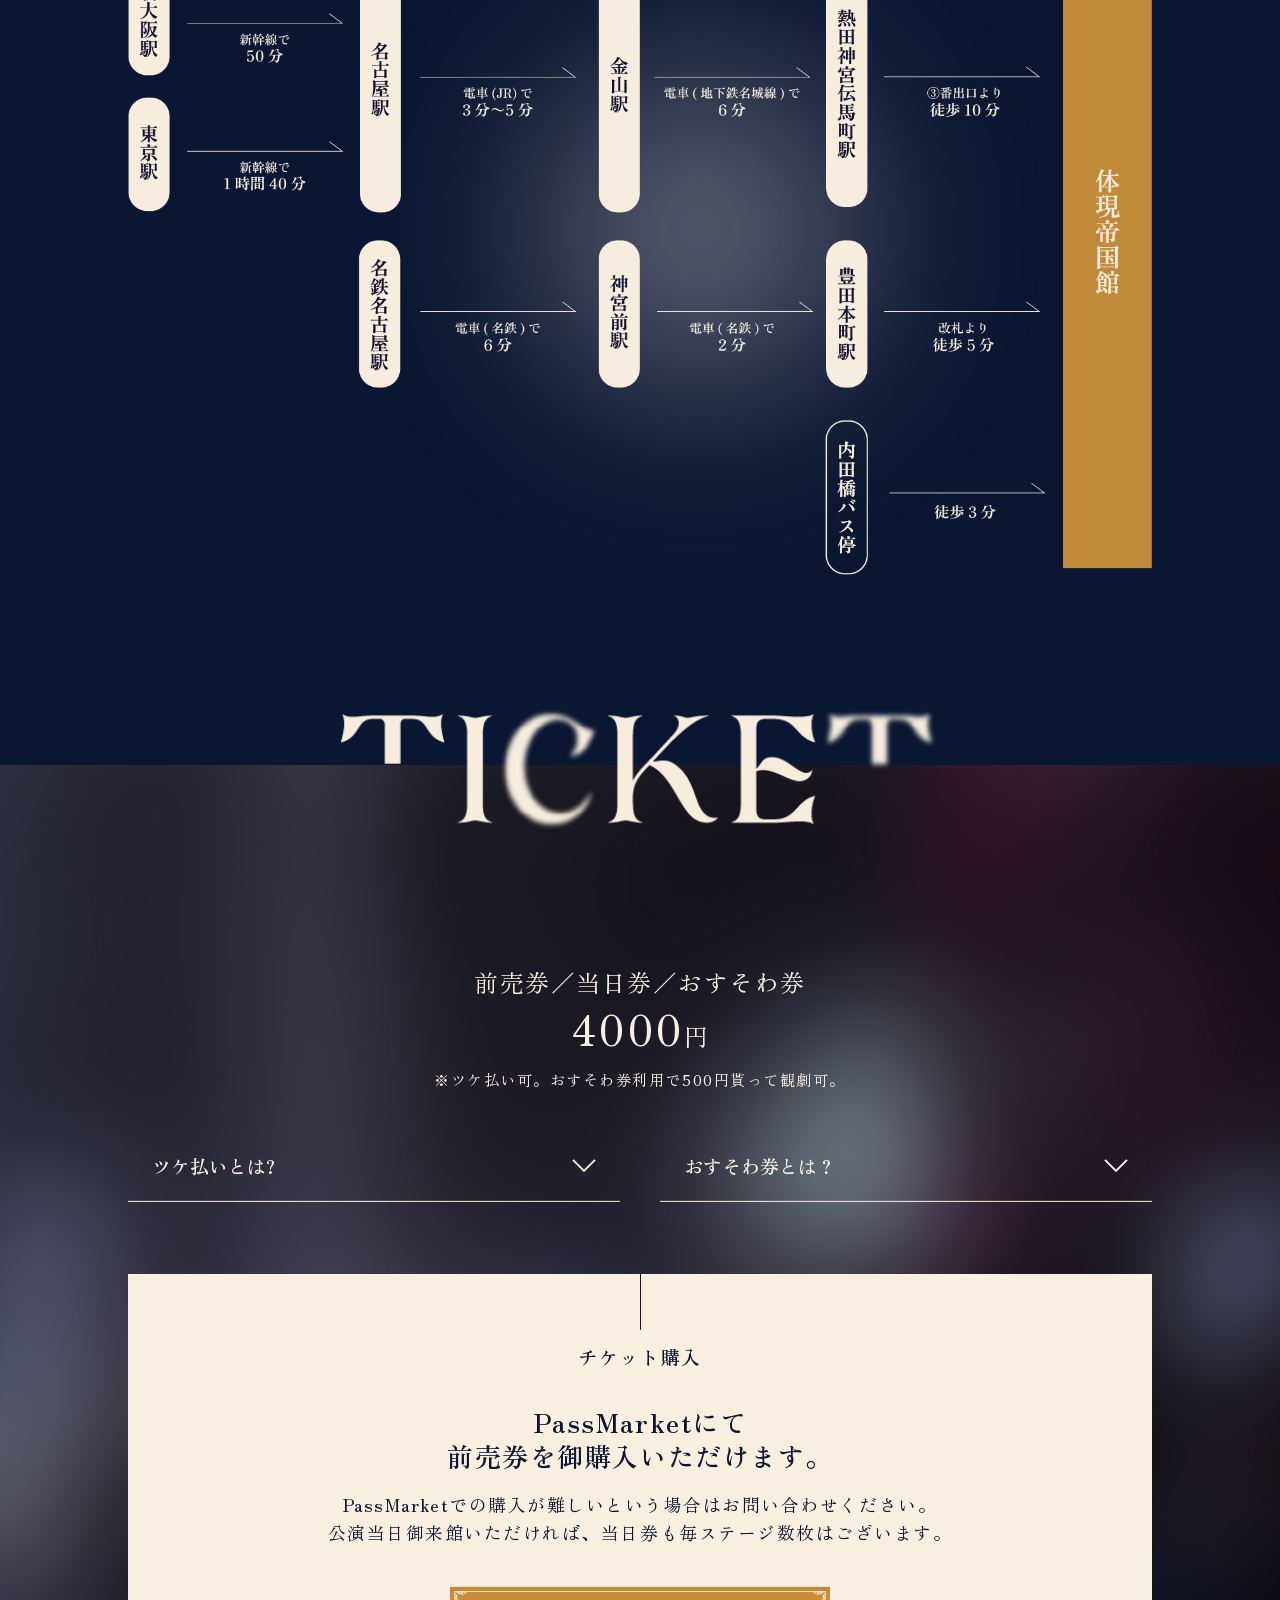
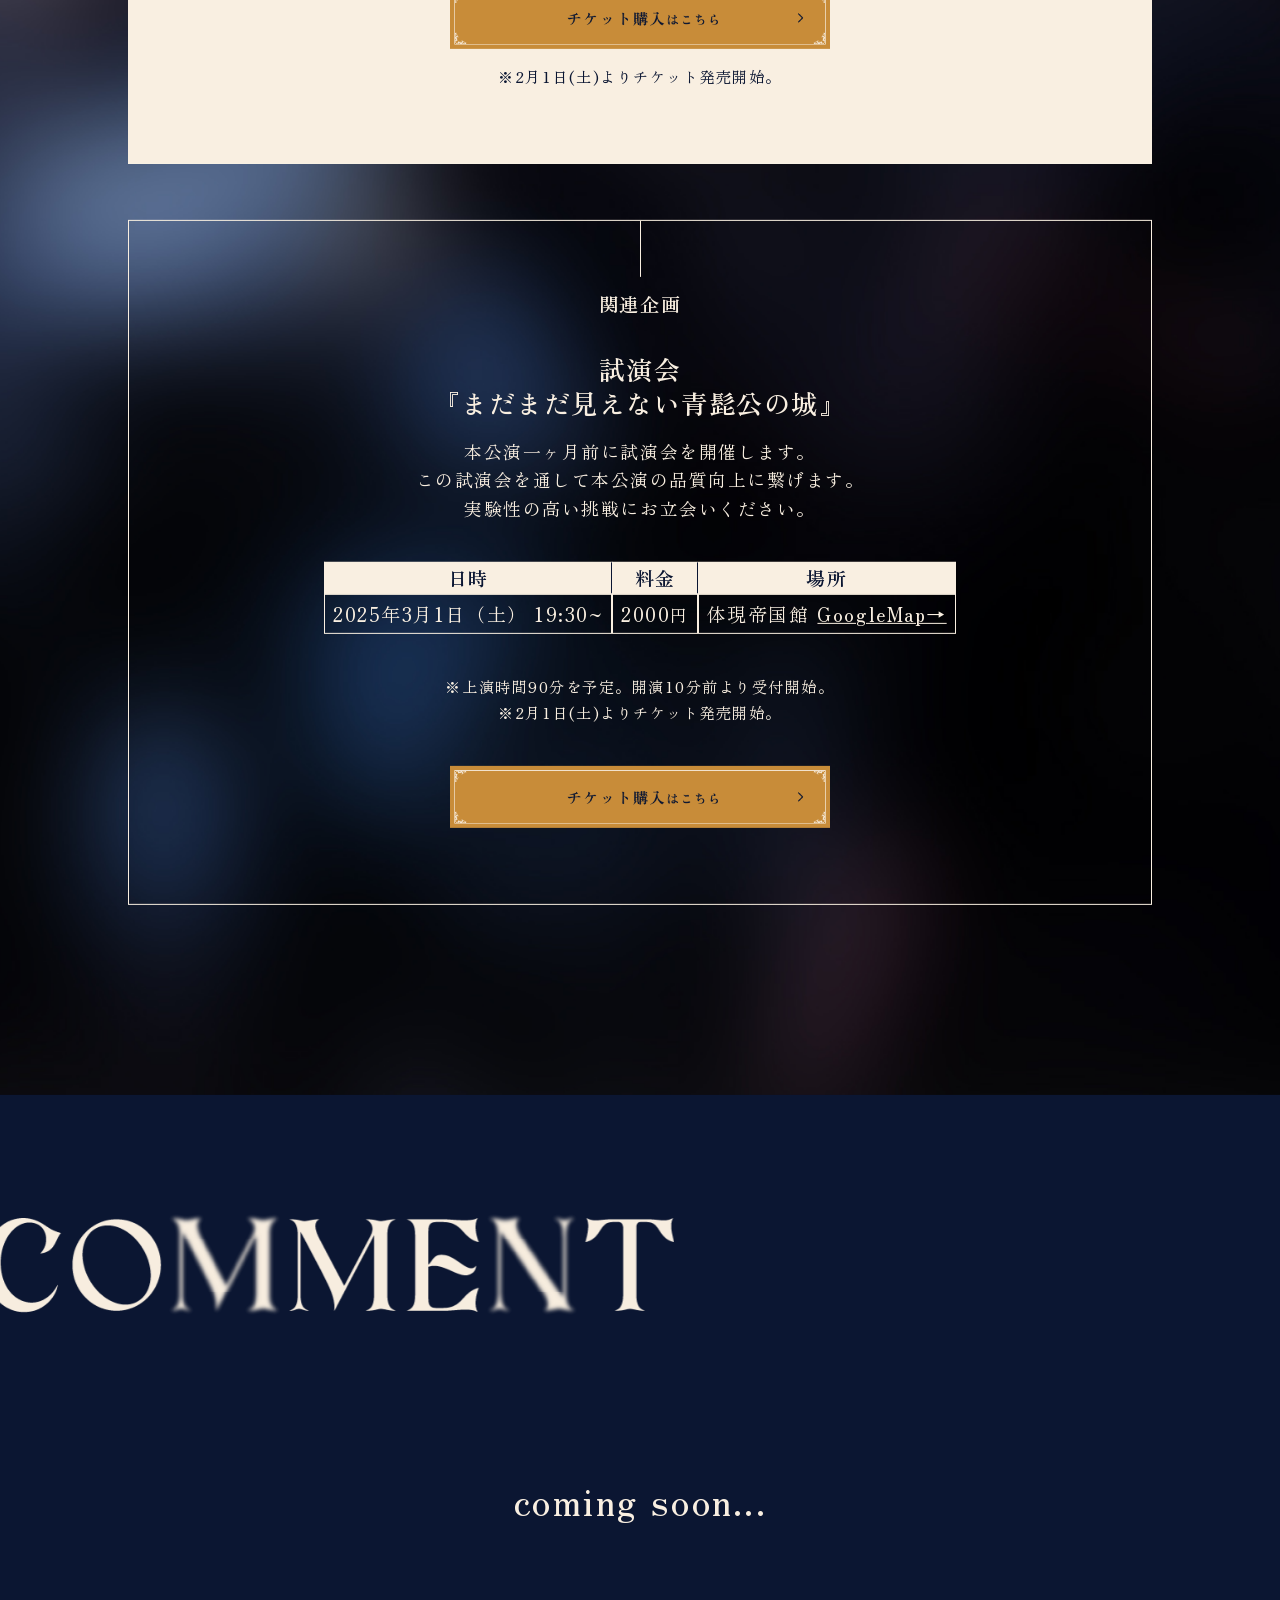
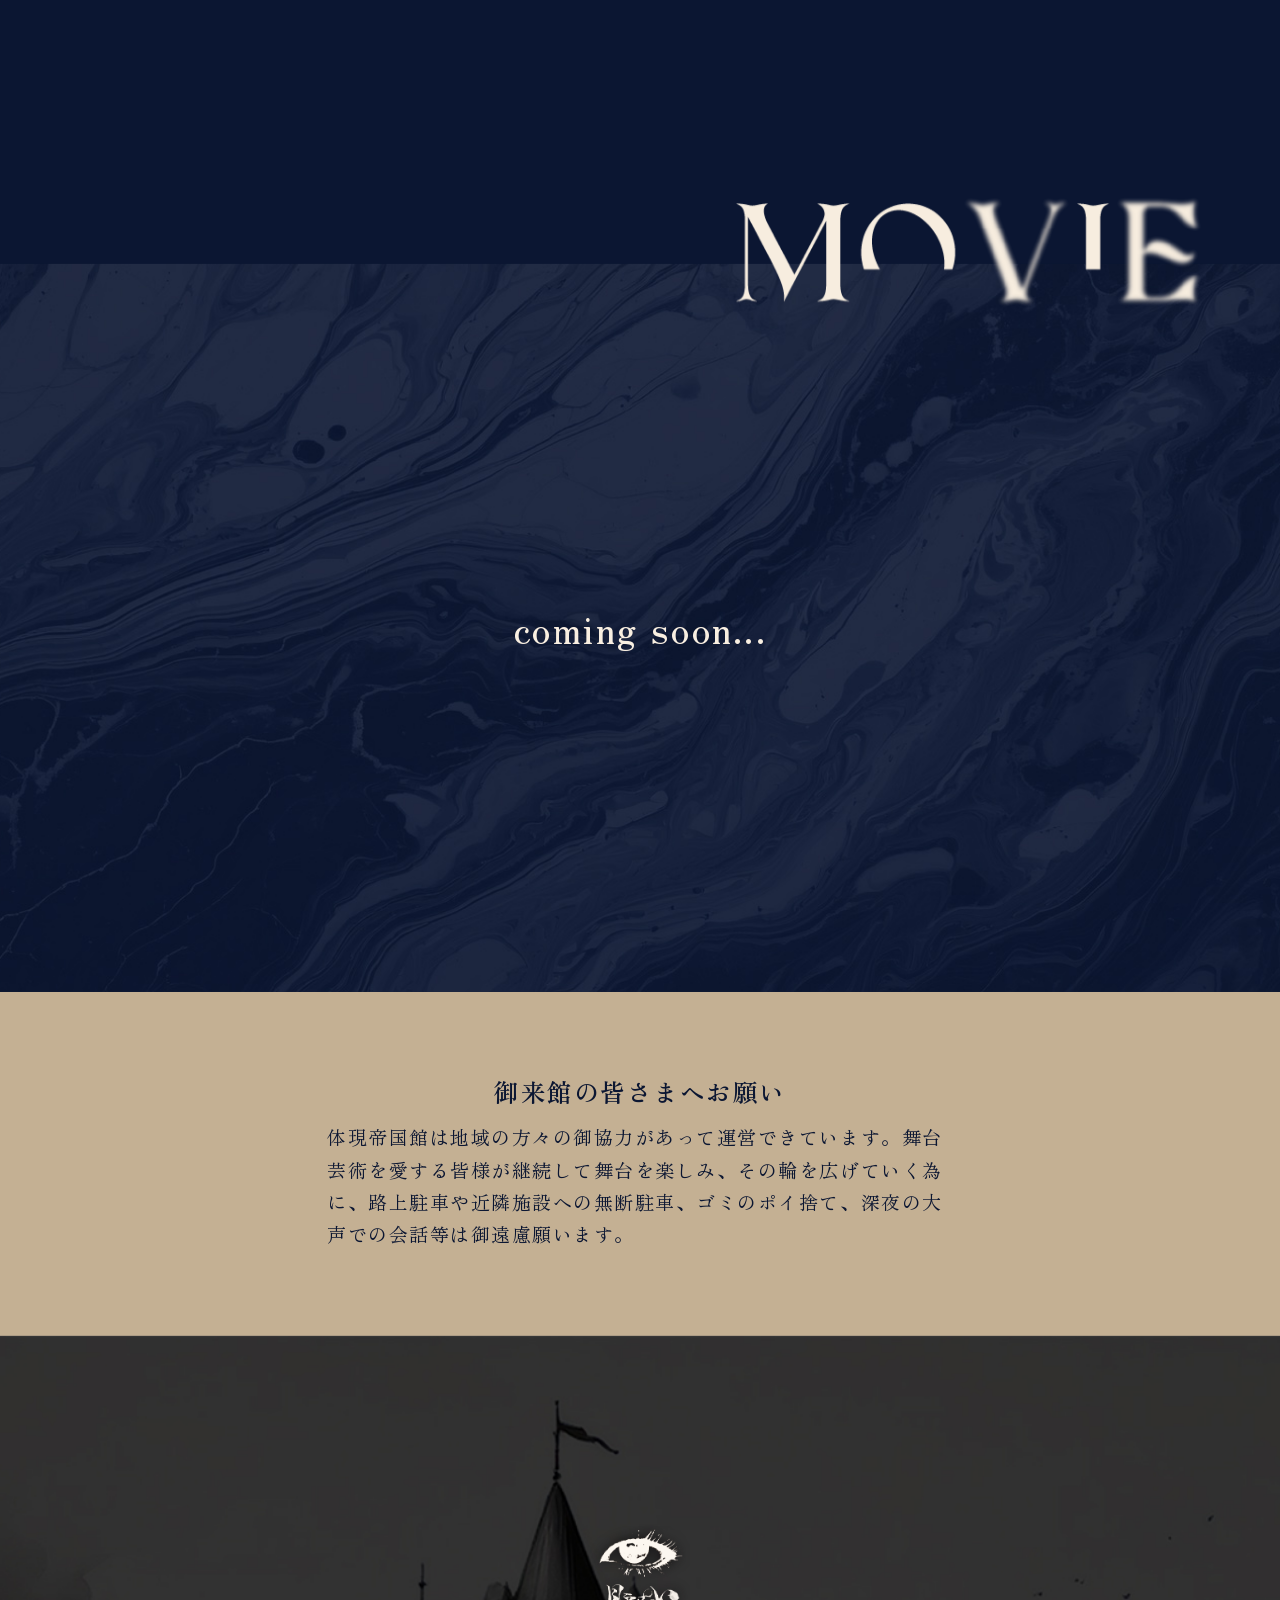
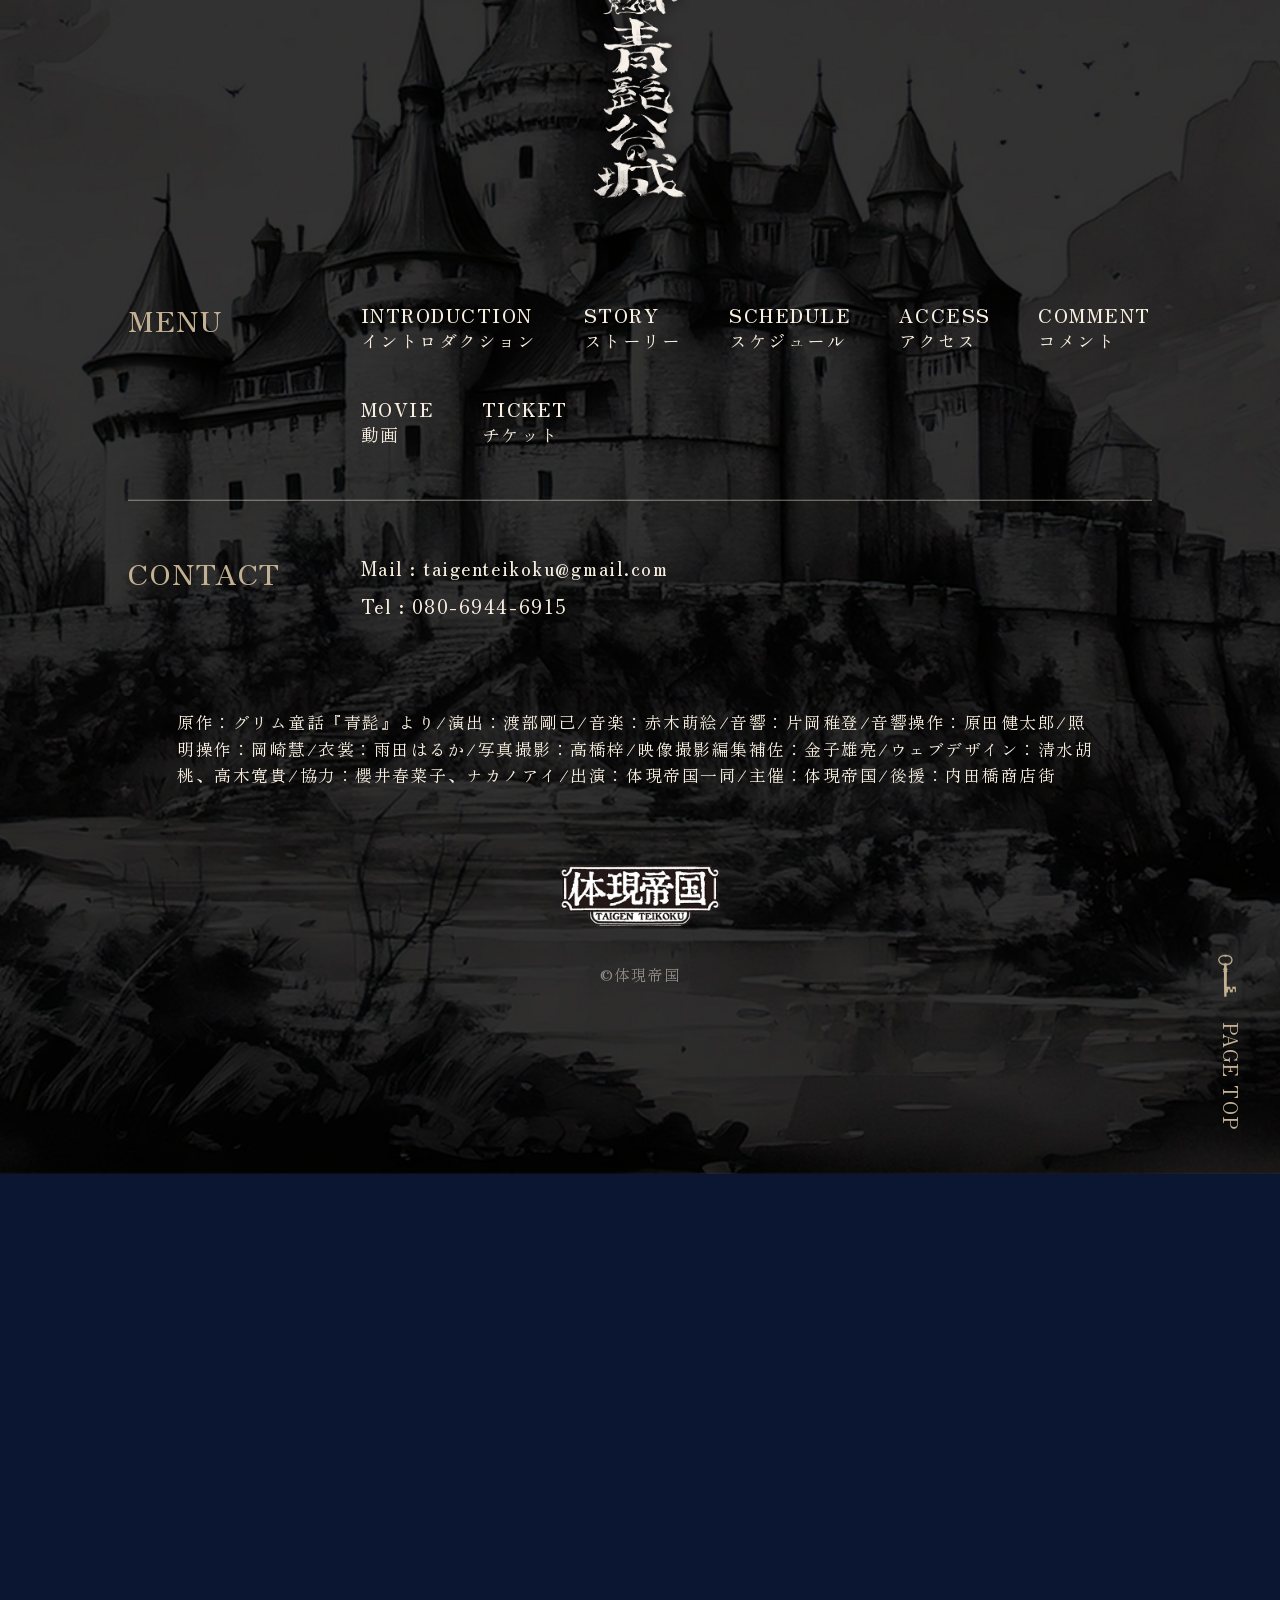
==== commit 26bea9b8: "a" ====
--- a/index.html
+++ b/index.html
@@ -131,14 +131,14 @@
                         <img src="./images/2x/circle_text@2x.png" alt="">
                     </div>
 
-                    <picture>
+                    <picture class="mouse-over">
                         <source srcset="./images/2x/mainVisual@2x.png" media="(min-width: 768px)" type="image/png"
                             width="498" height="756">
                         <img src="./images/1x/mainVisual.png" alt="メイン画像" class="p-firstview__main_visual" width="498"
                             height="756">
                     </picture>
 
-                    <picture>
+                    <picture class="mouse-over">
                         <source srcset="./images/2x/mainVisual2@2x.png" media="(min-width: 768px)" type="image/png">
                         <img src="./images/2x/mainVisual2@2x_mobile.png" alt="メイン画像"
                             class="p-firstview__main_visual p-firstview__main_visual--2">
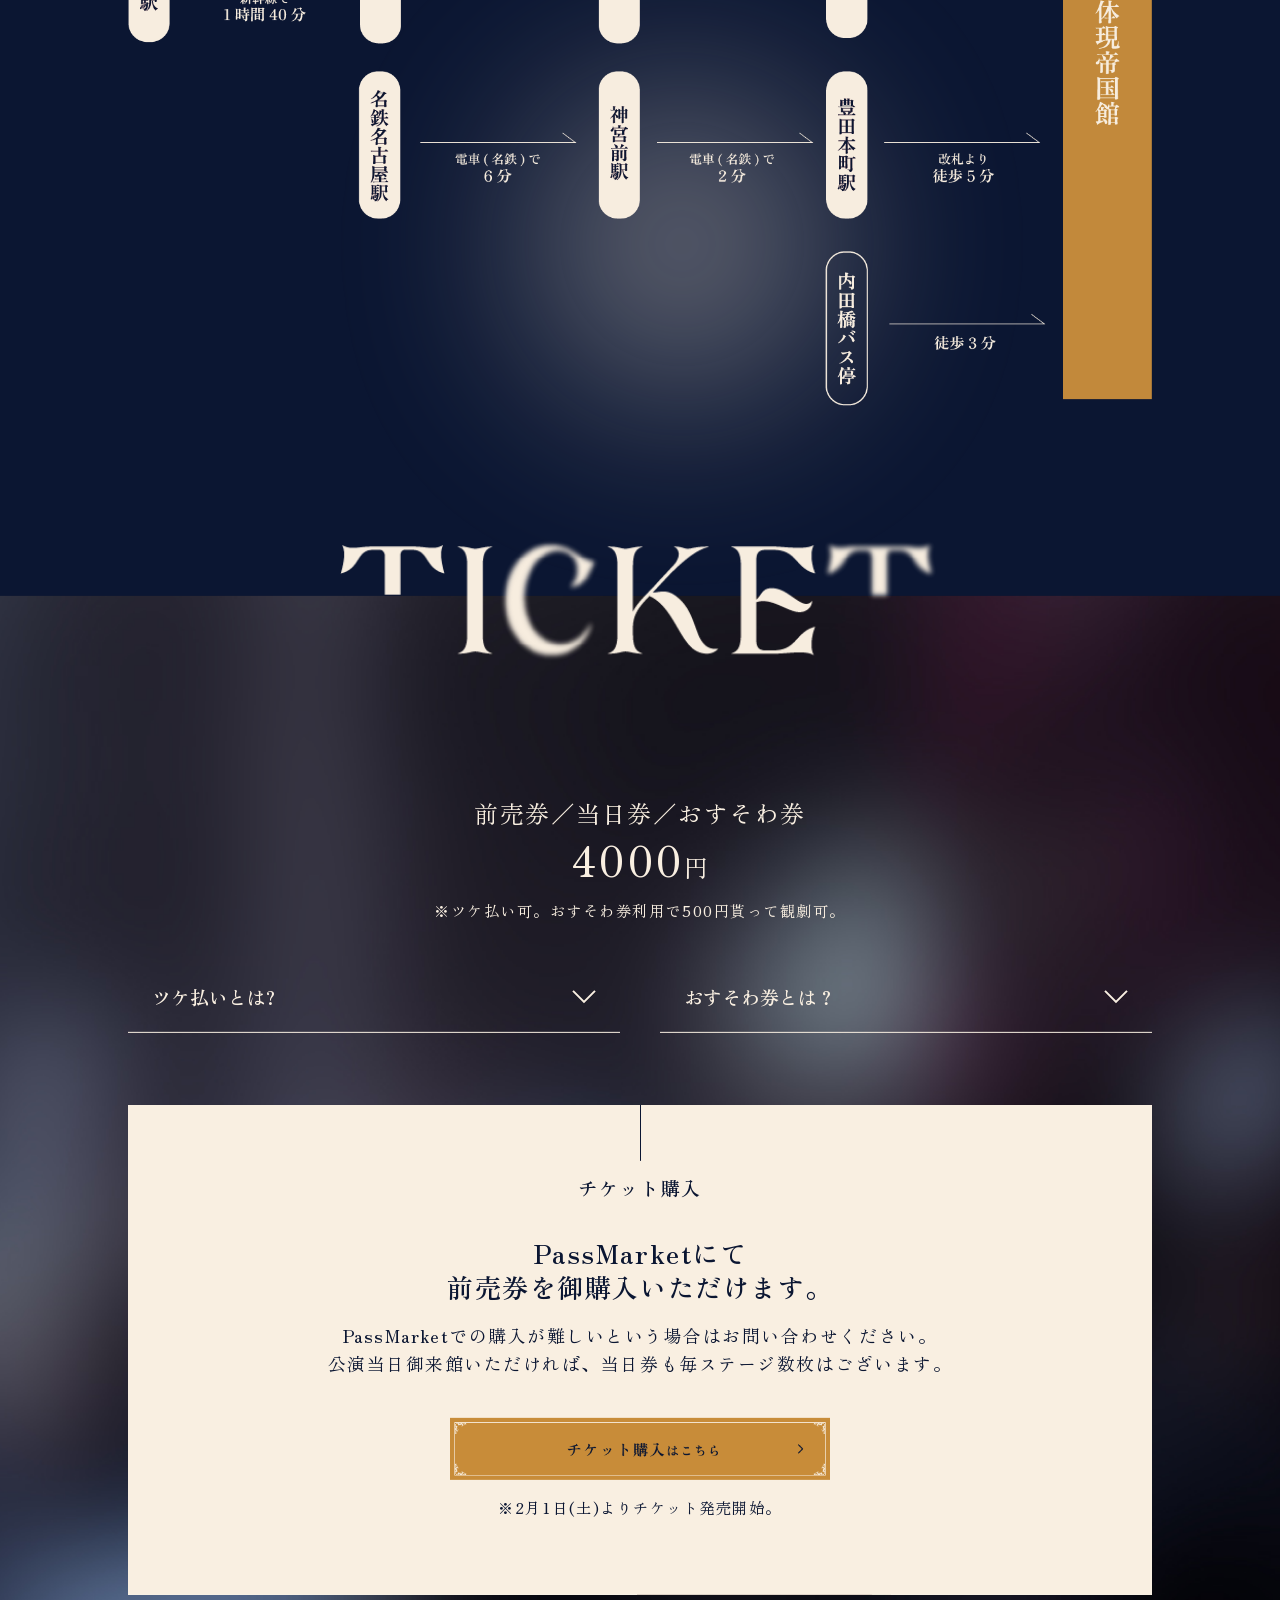
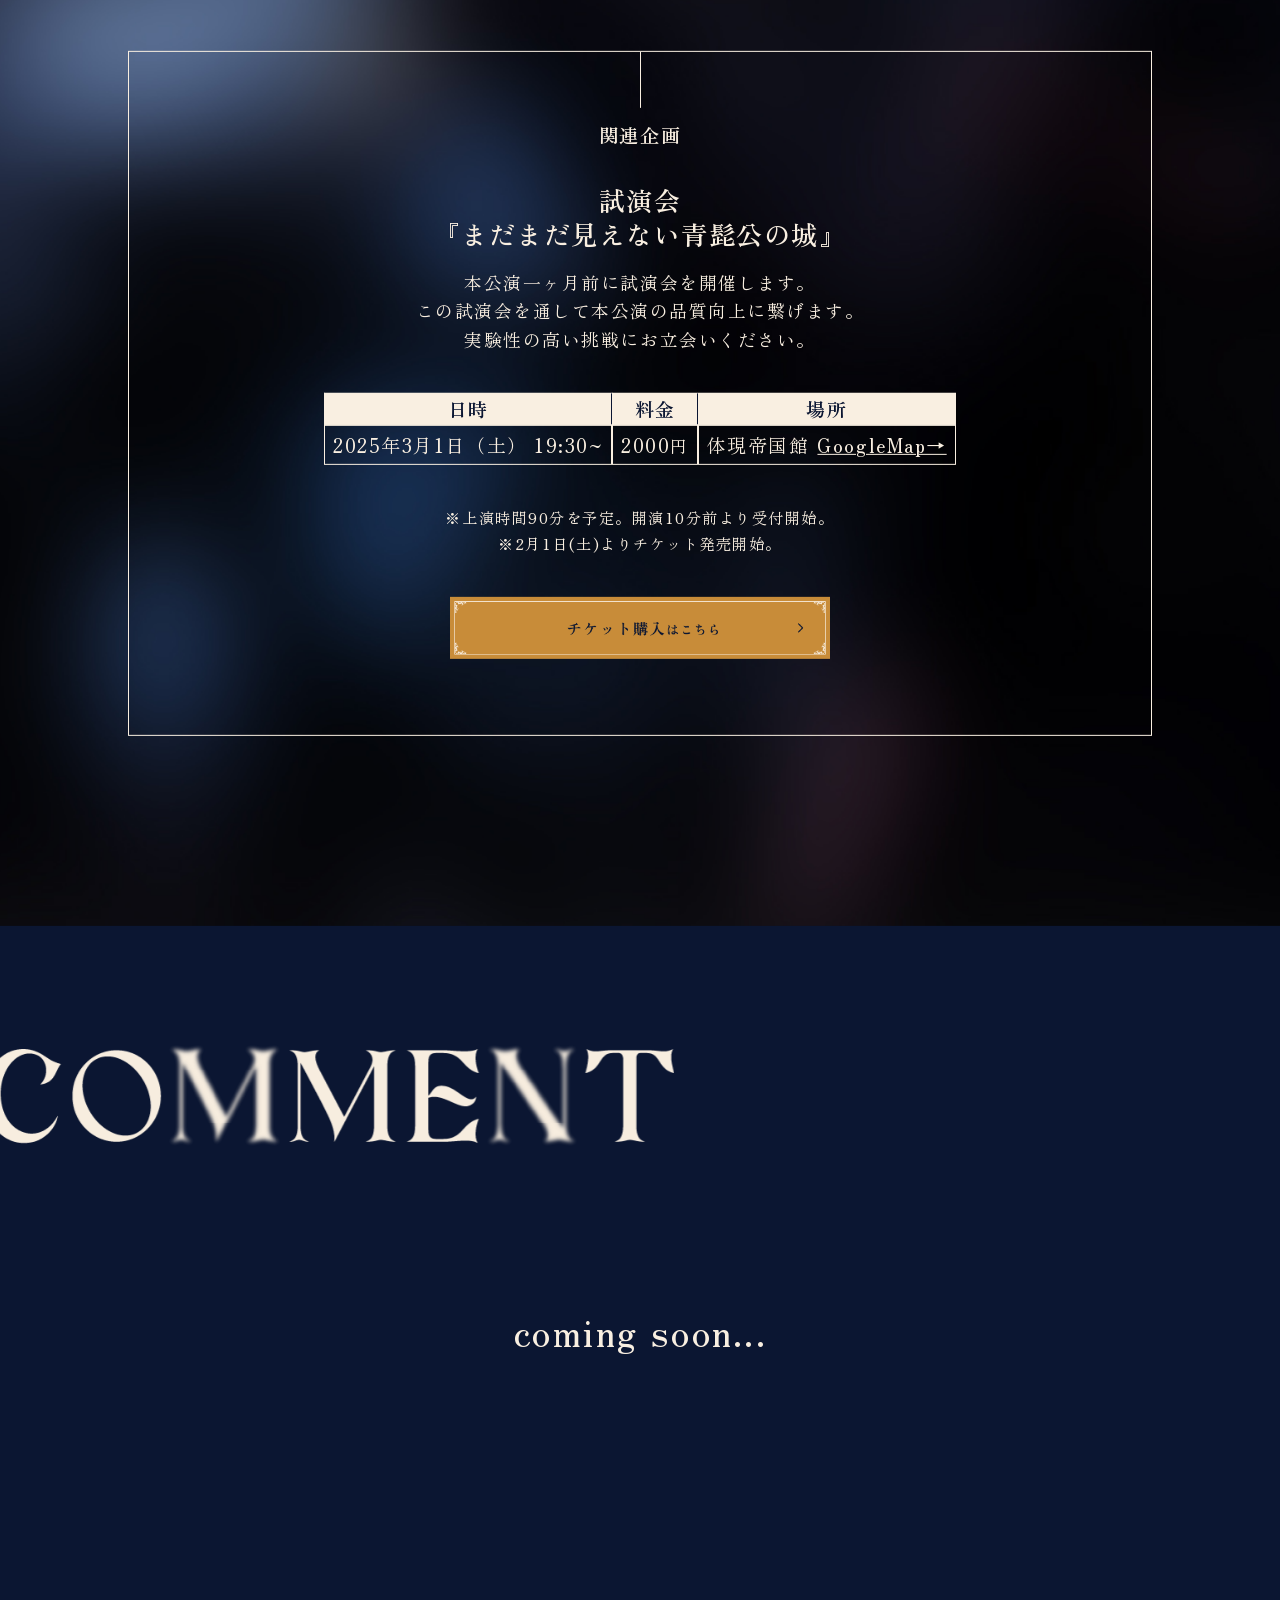
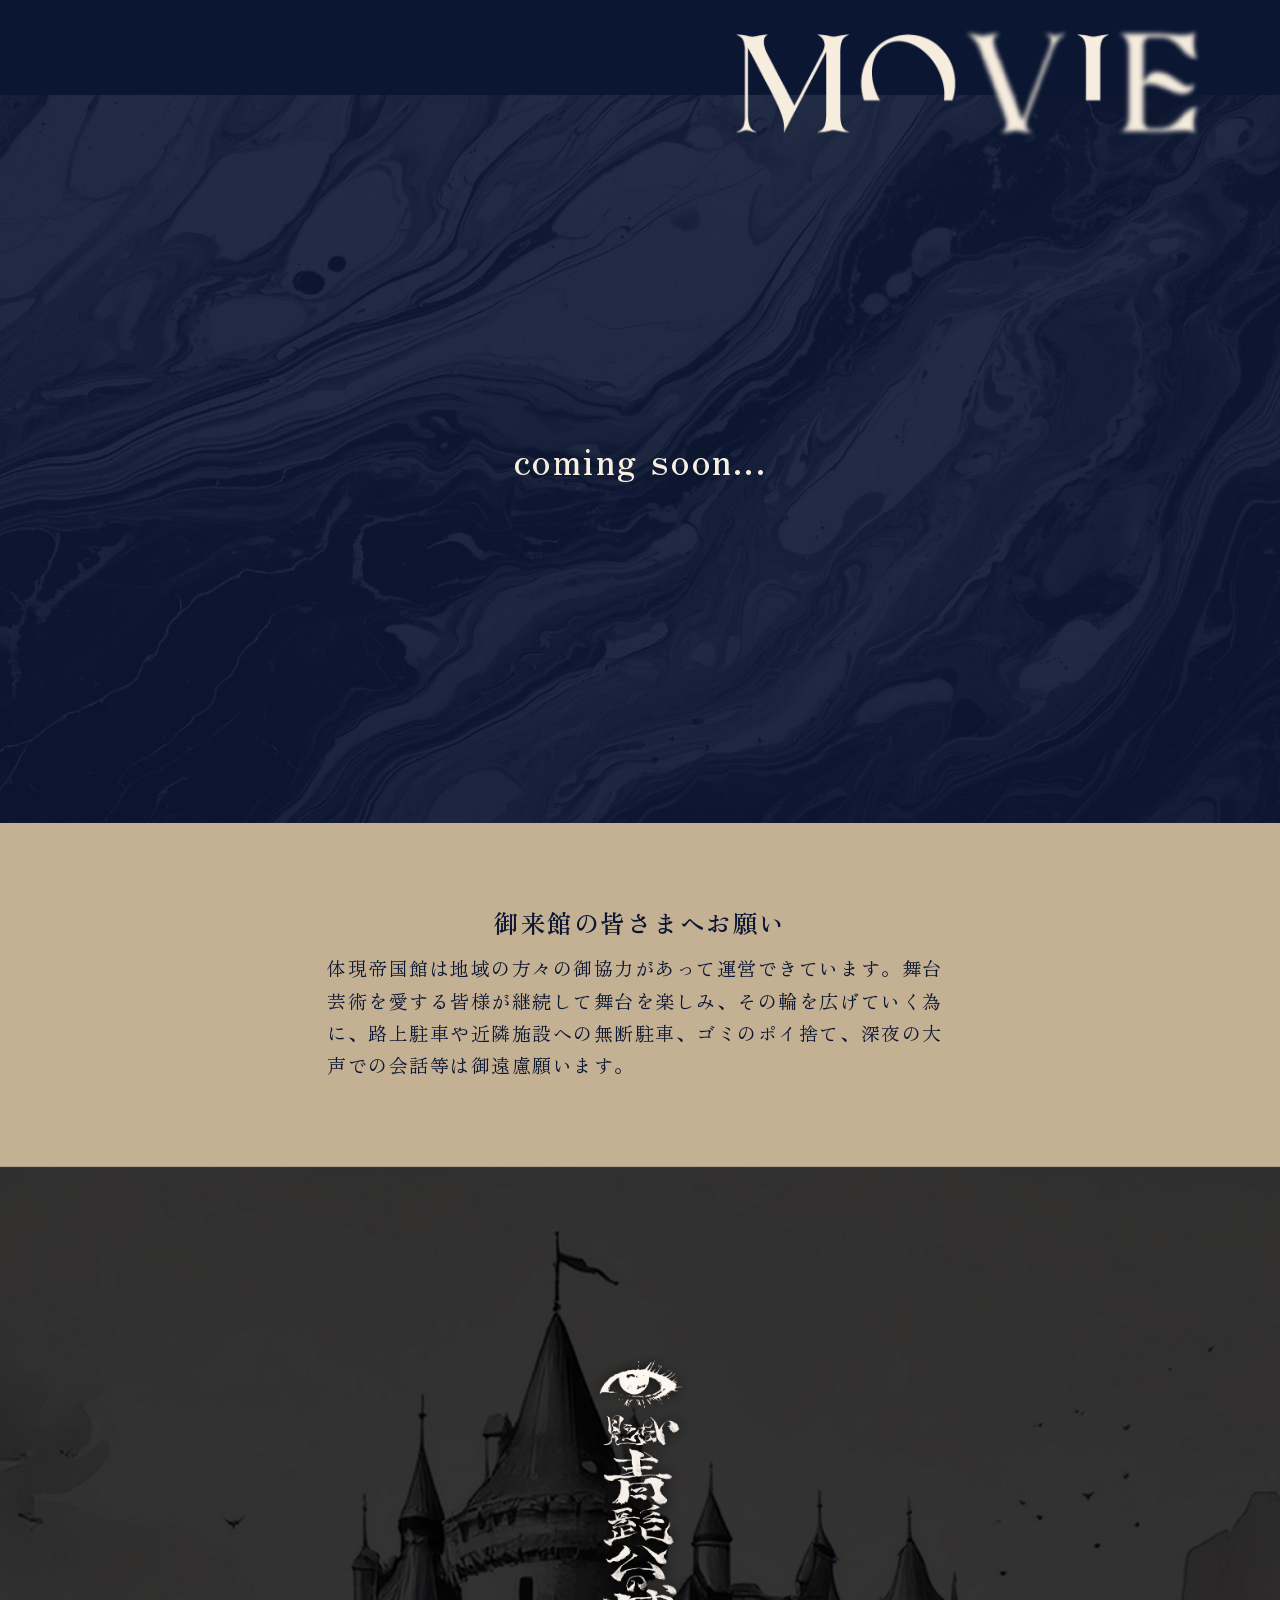
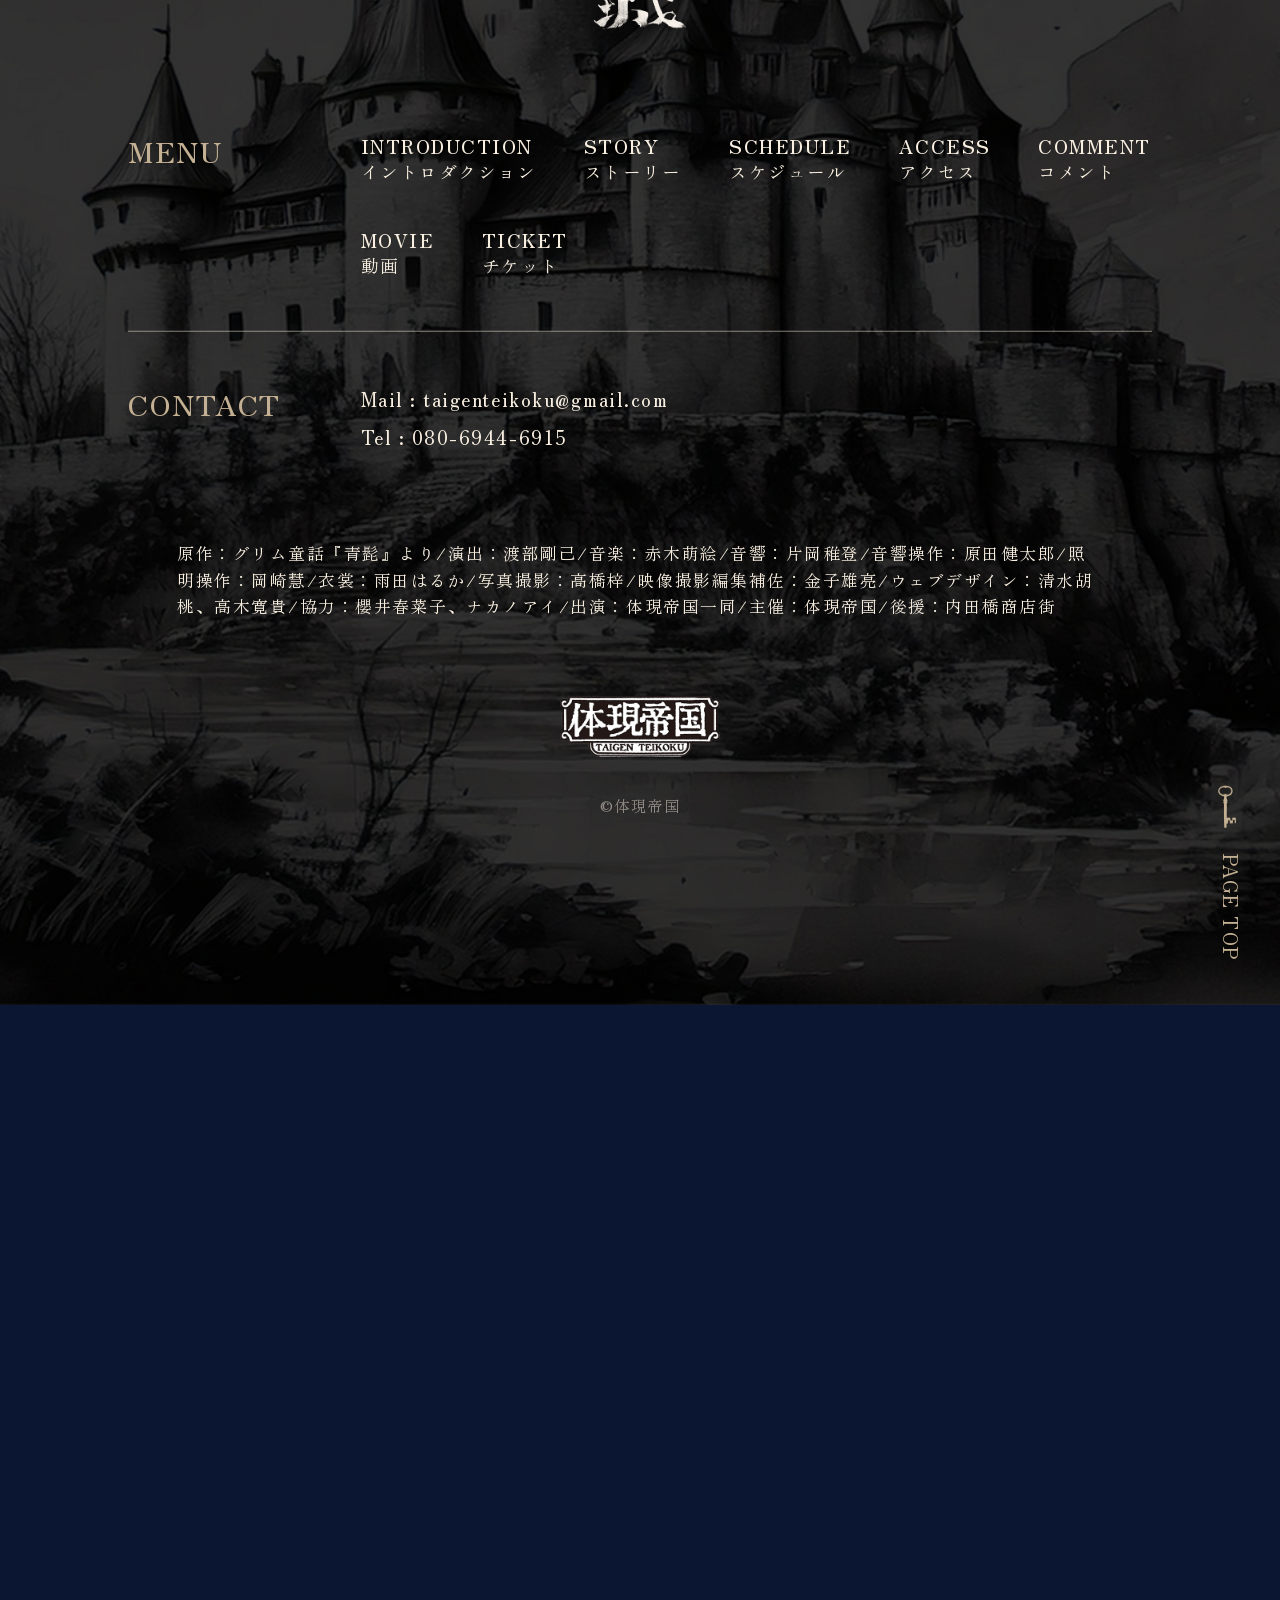
==== commit b523ac59: "a" ====
--- a/index.html
+++ b/index.html
@@ -131,17 +131,17 @@
                         <img src="./images/2x/circle_text@2x.png" alt="">
                     </div>
 
-                    <picture class="mouse-over">
+                    <picture>
                         <source srcset="./images/2x/mainVisual@2x.png" media="(min-width: 768px)" type="image/png"
                             width="498" height="756">
-                        <img src="./images/1x/mainVisual.png" alt="メイン画像" class="p-firstview__main_visual" width="498"
-                            height="756">
+                        <img src="./images/1x/mainVisual.png" alt="メイン画像" class="p-firstview__main_visual mouse-over"
+                            width="498" height="756">
                     </picture>
 
-                    <picture class="mouse-over">
+                    <picture>
                         <source srcset="./images/2x/mainVisual2@2x.png" media="(min-width: 768px)" type="image/png">
                         <img src="./images/2x/mainVisual2@2x_mobile.png" alt="メイン画像"
-                            class="p-firstview__main_visual p-firstview__main_visual--2">
+                            class="p-firstview__main_visual p-firstview__main_visual--2 mouse-over">
                     </picture>
                 </div>
             </div>
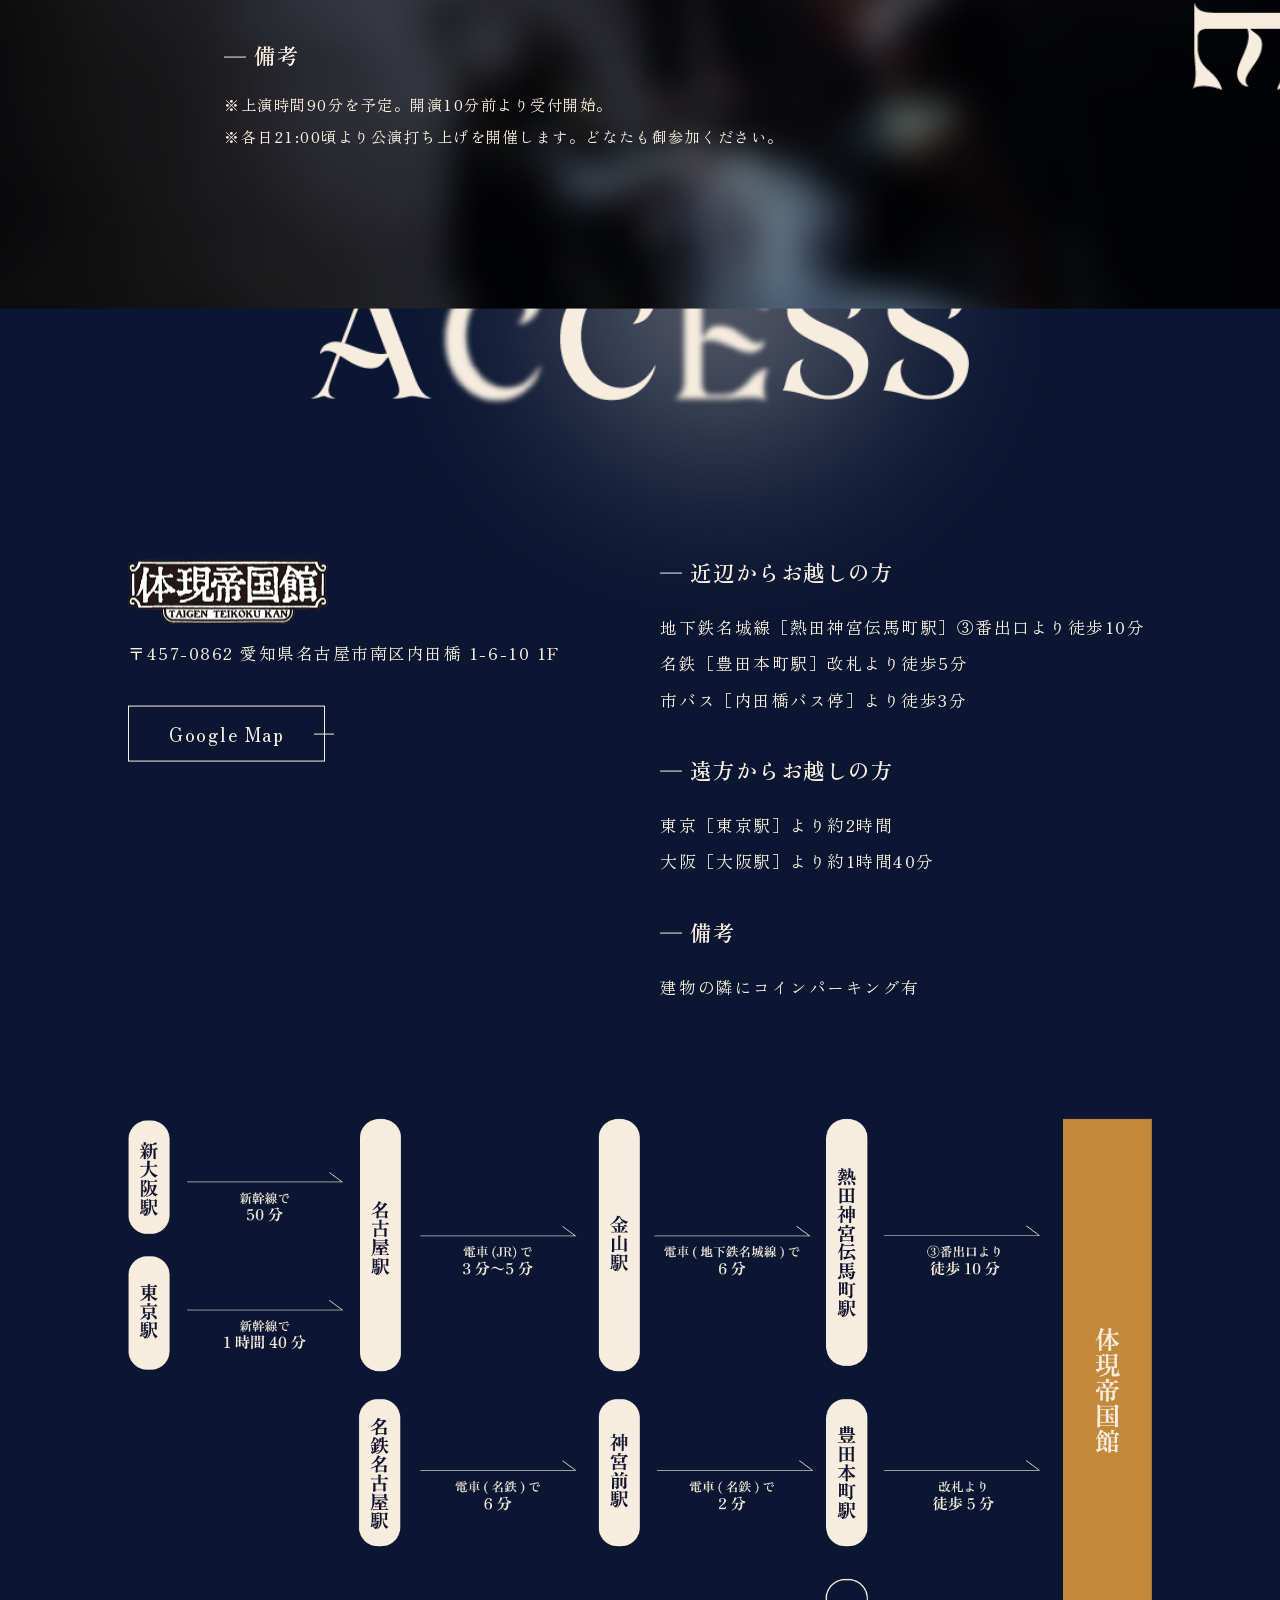
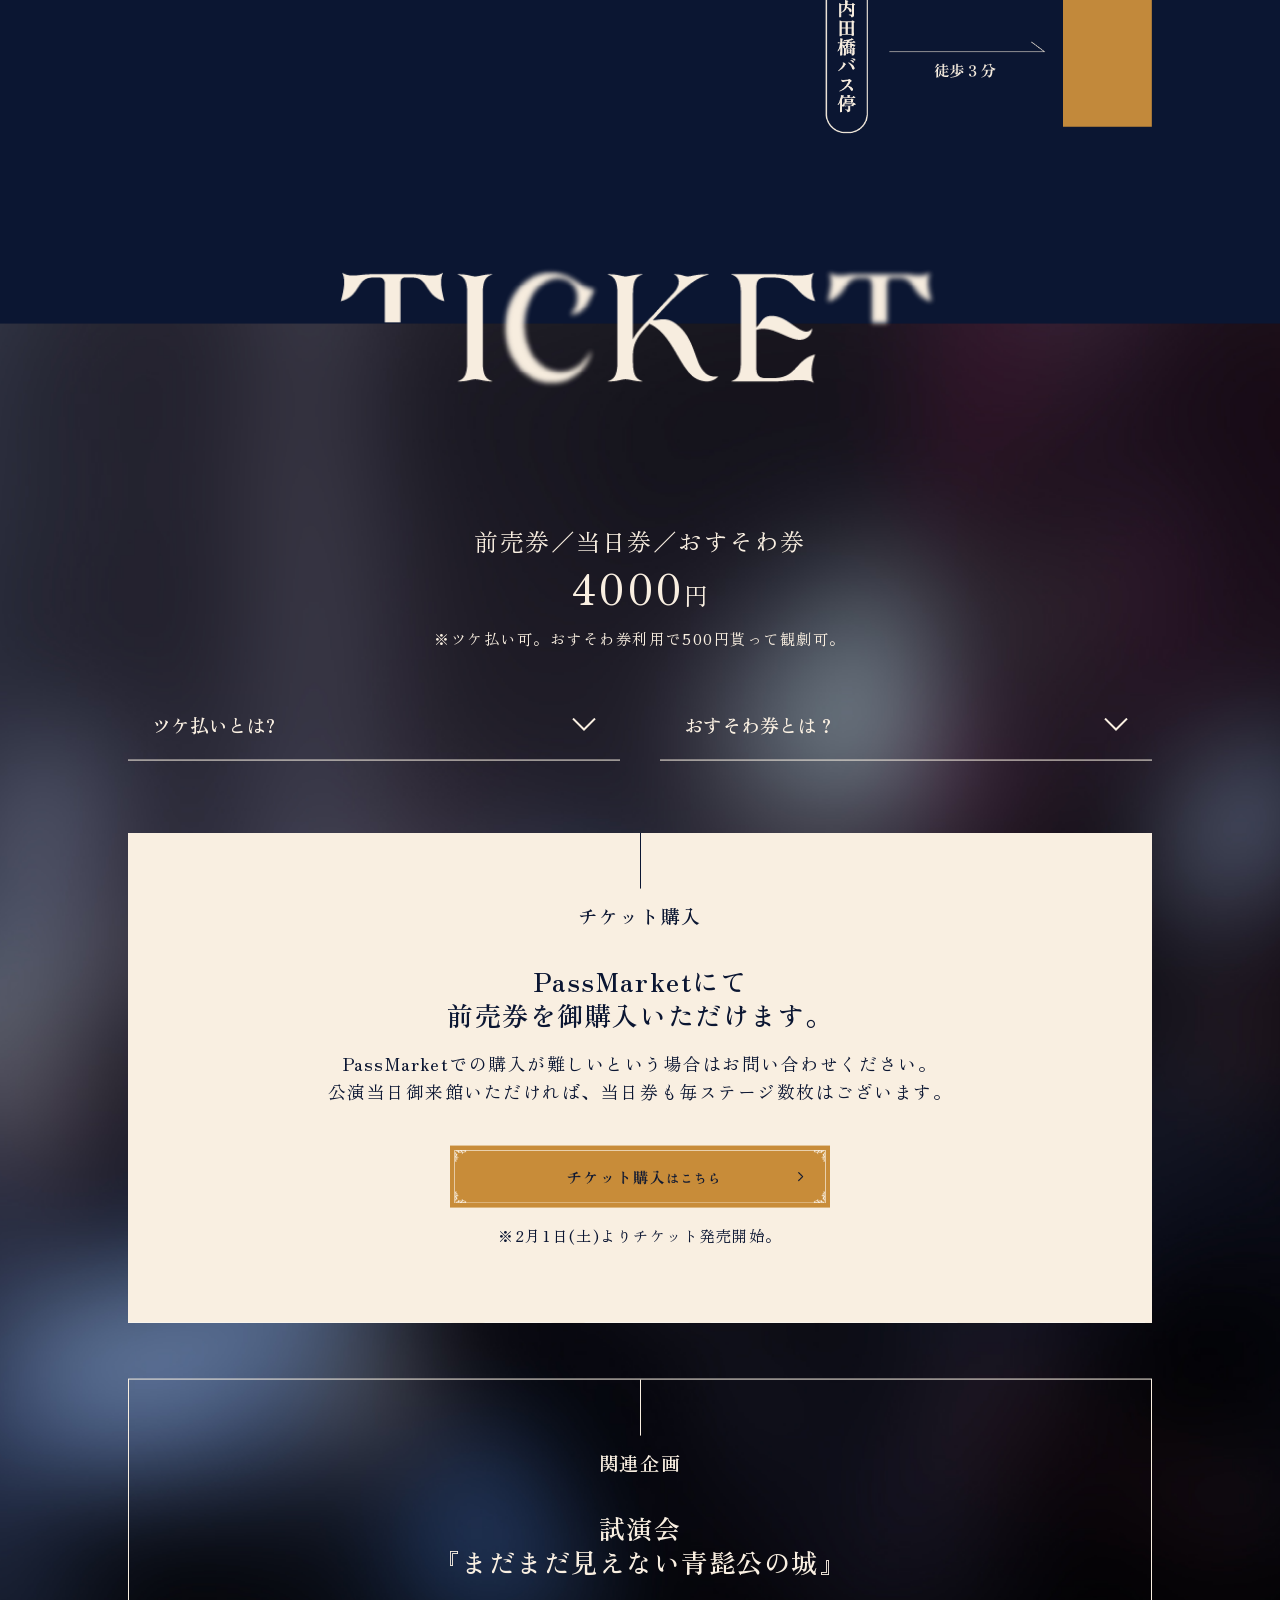
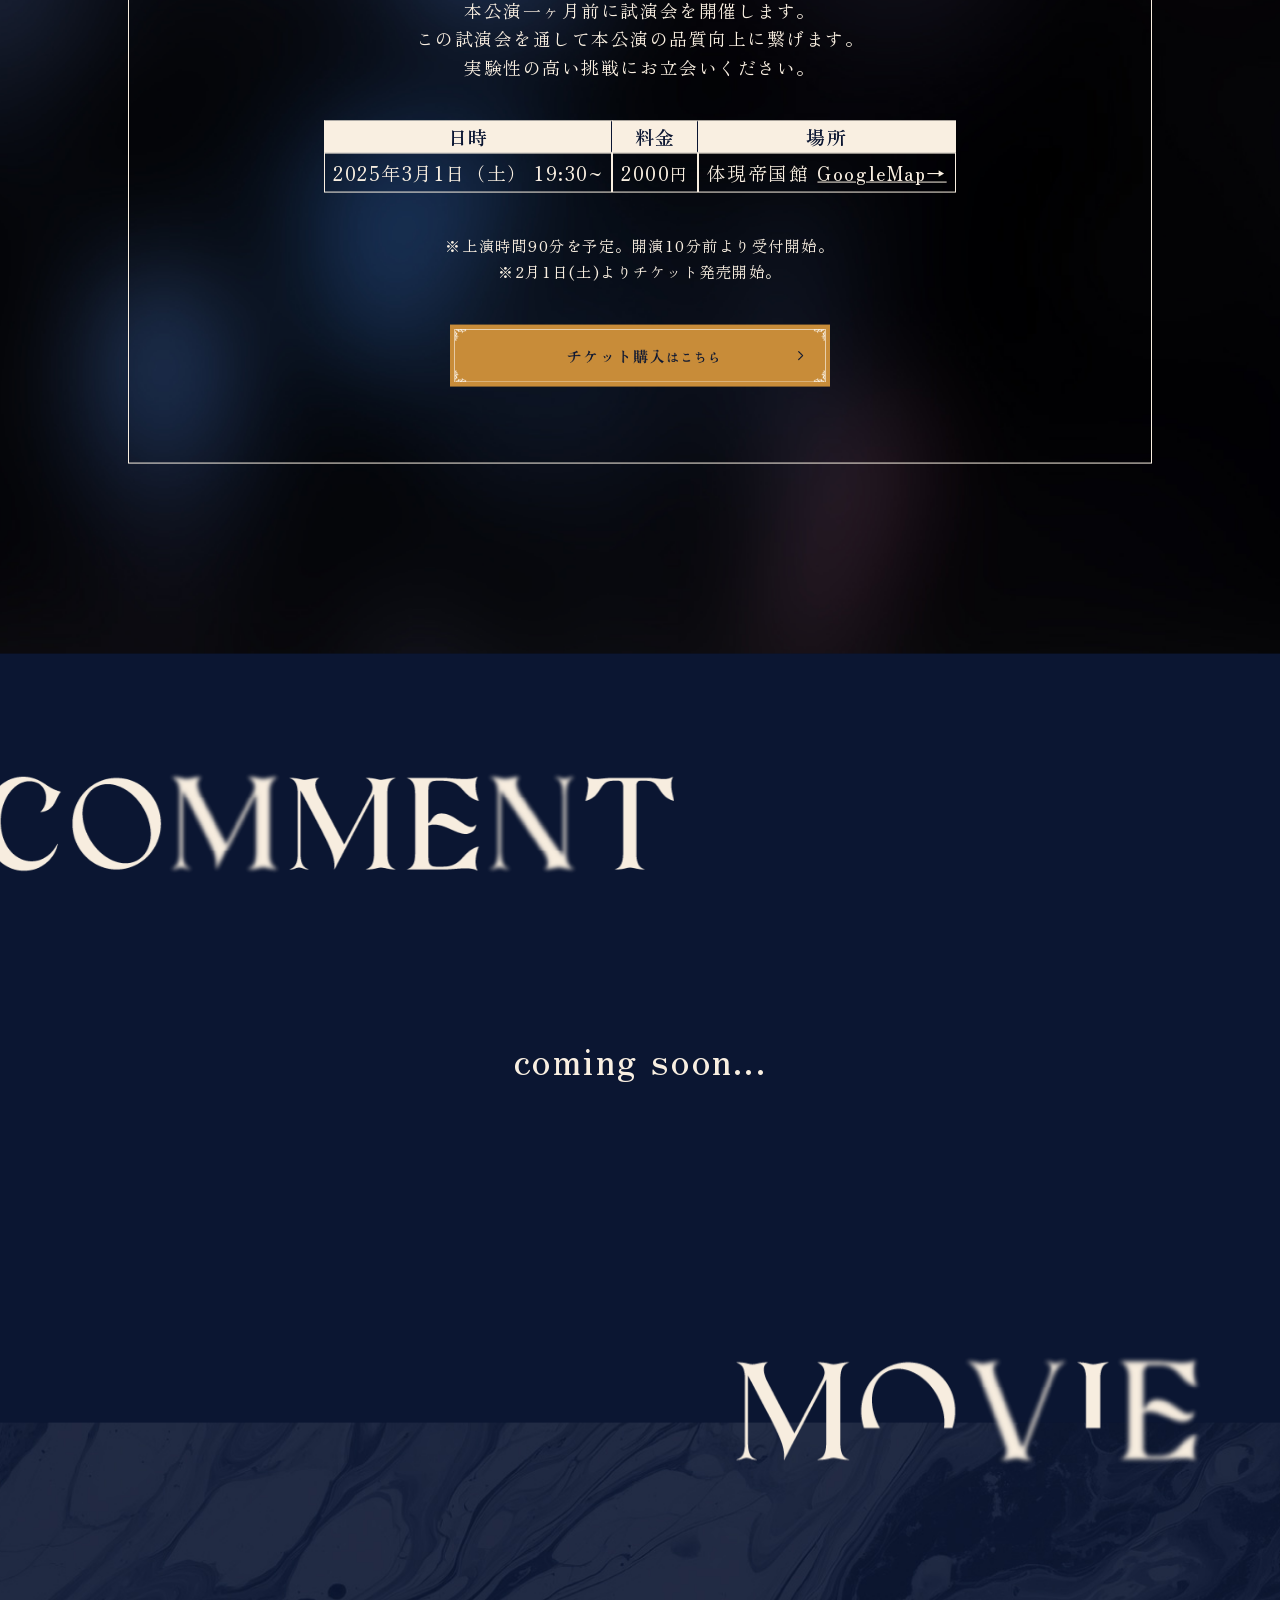
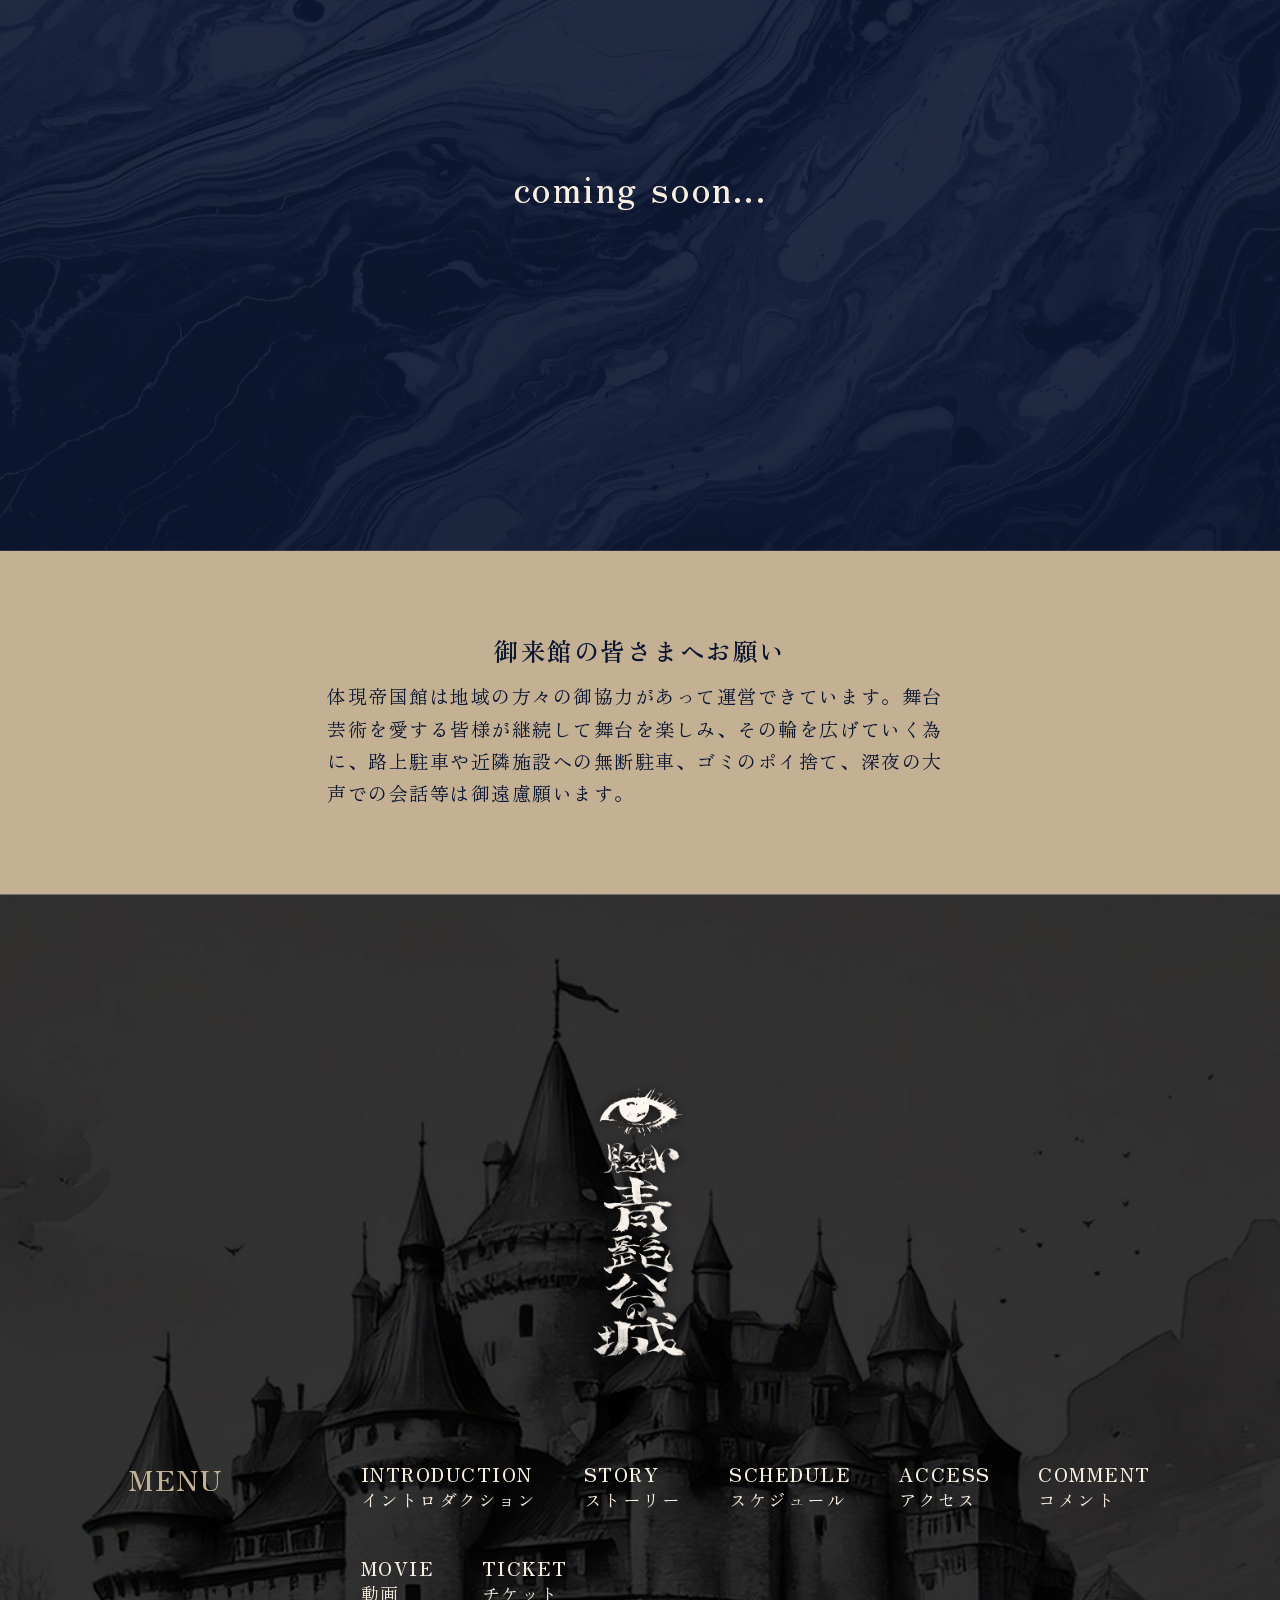
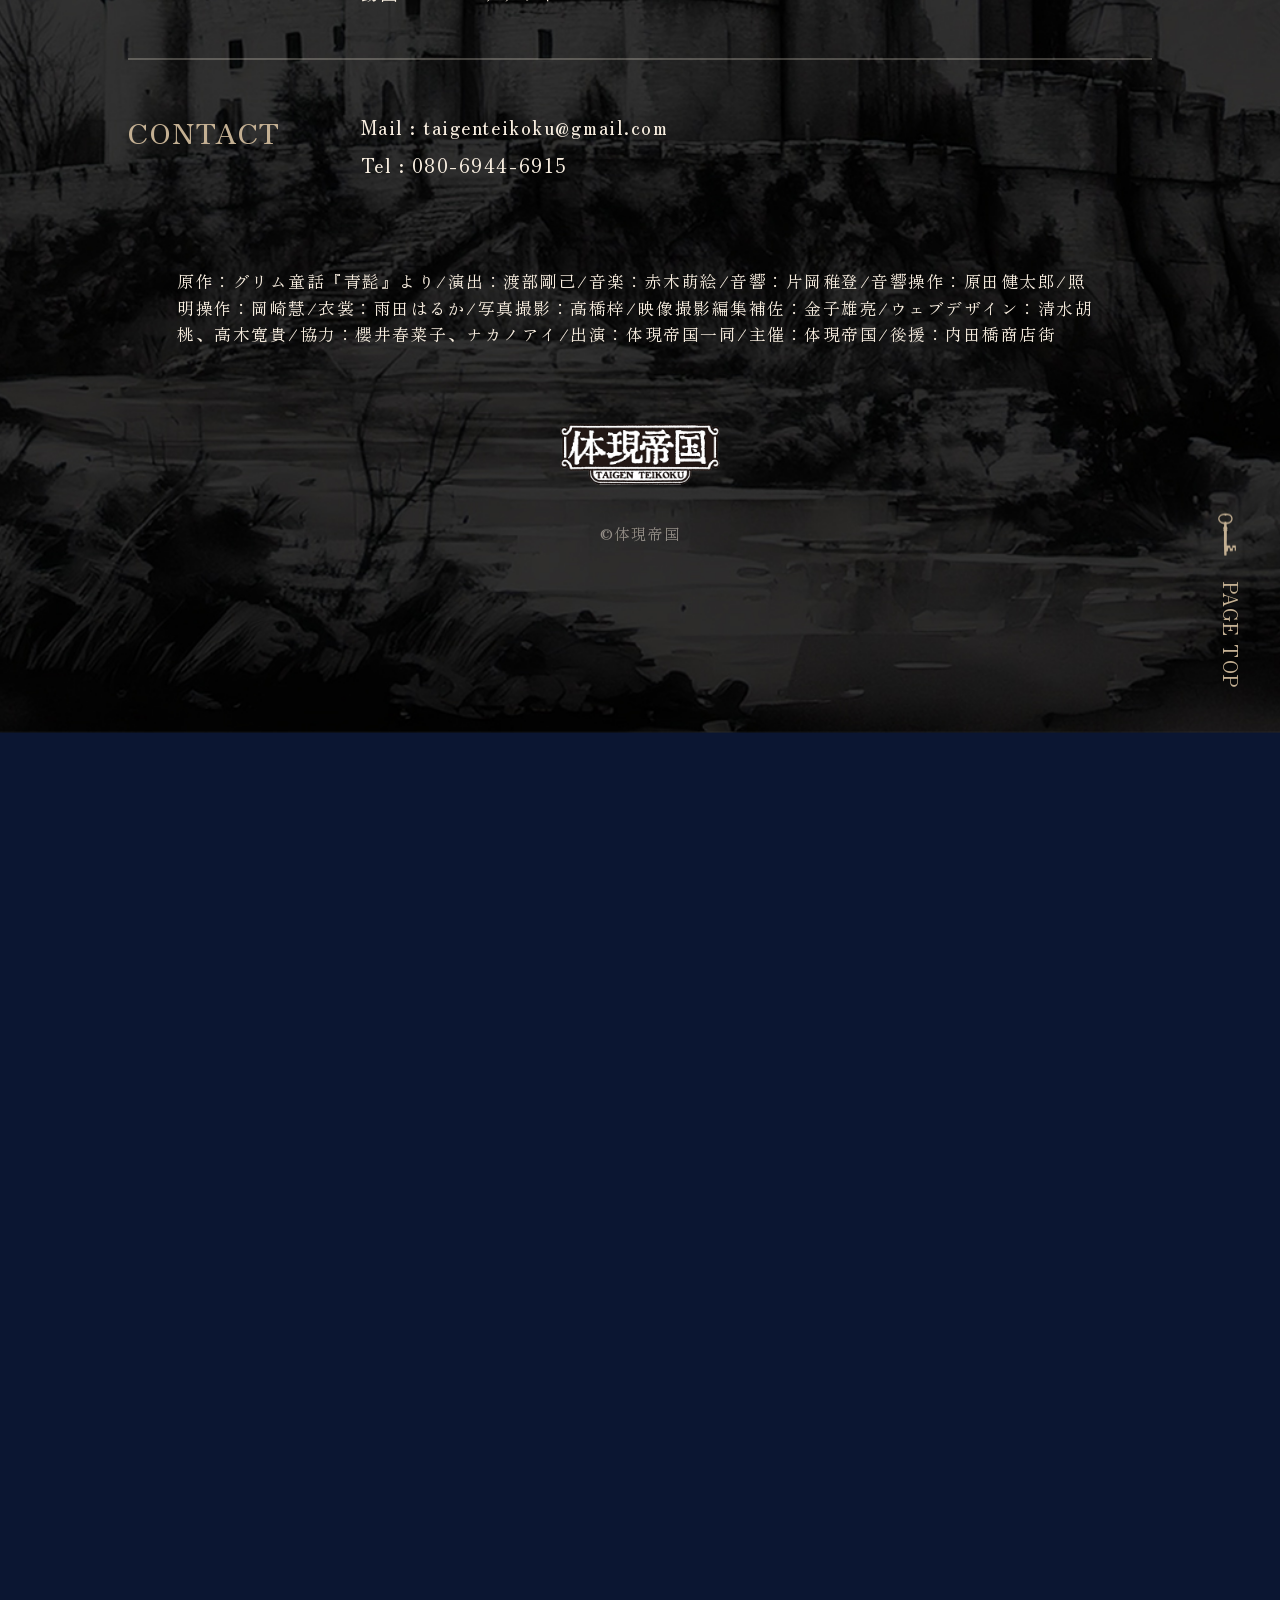
==== commit 7385e6c4: "a" ====
--- a/index.html
+++ b/index.html
@@ -2,8 +2,6 @@
 <html lang="ja">
 
 <head prefix="og: https://ogp.me/ns#">
-    <!-- 公開時に削除 -->
-    <meta name="robots" content="noindex">
     <!-- ここまで -->
     <meta charset="UTF-8">
     <meta name="viewport" content="width=device-width, initial-scale=1.0">
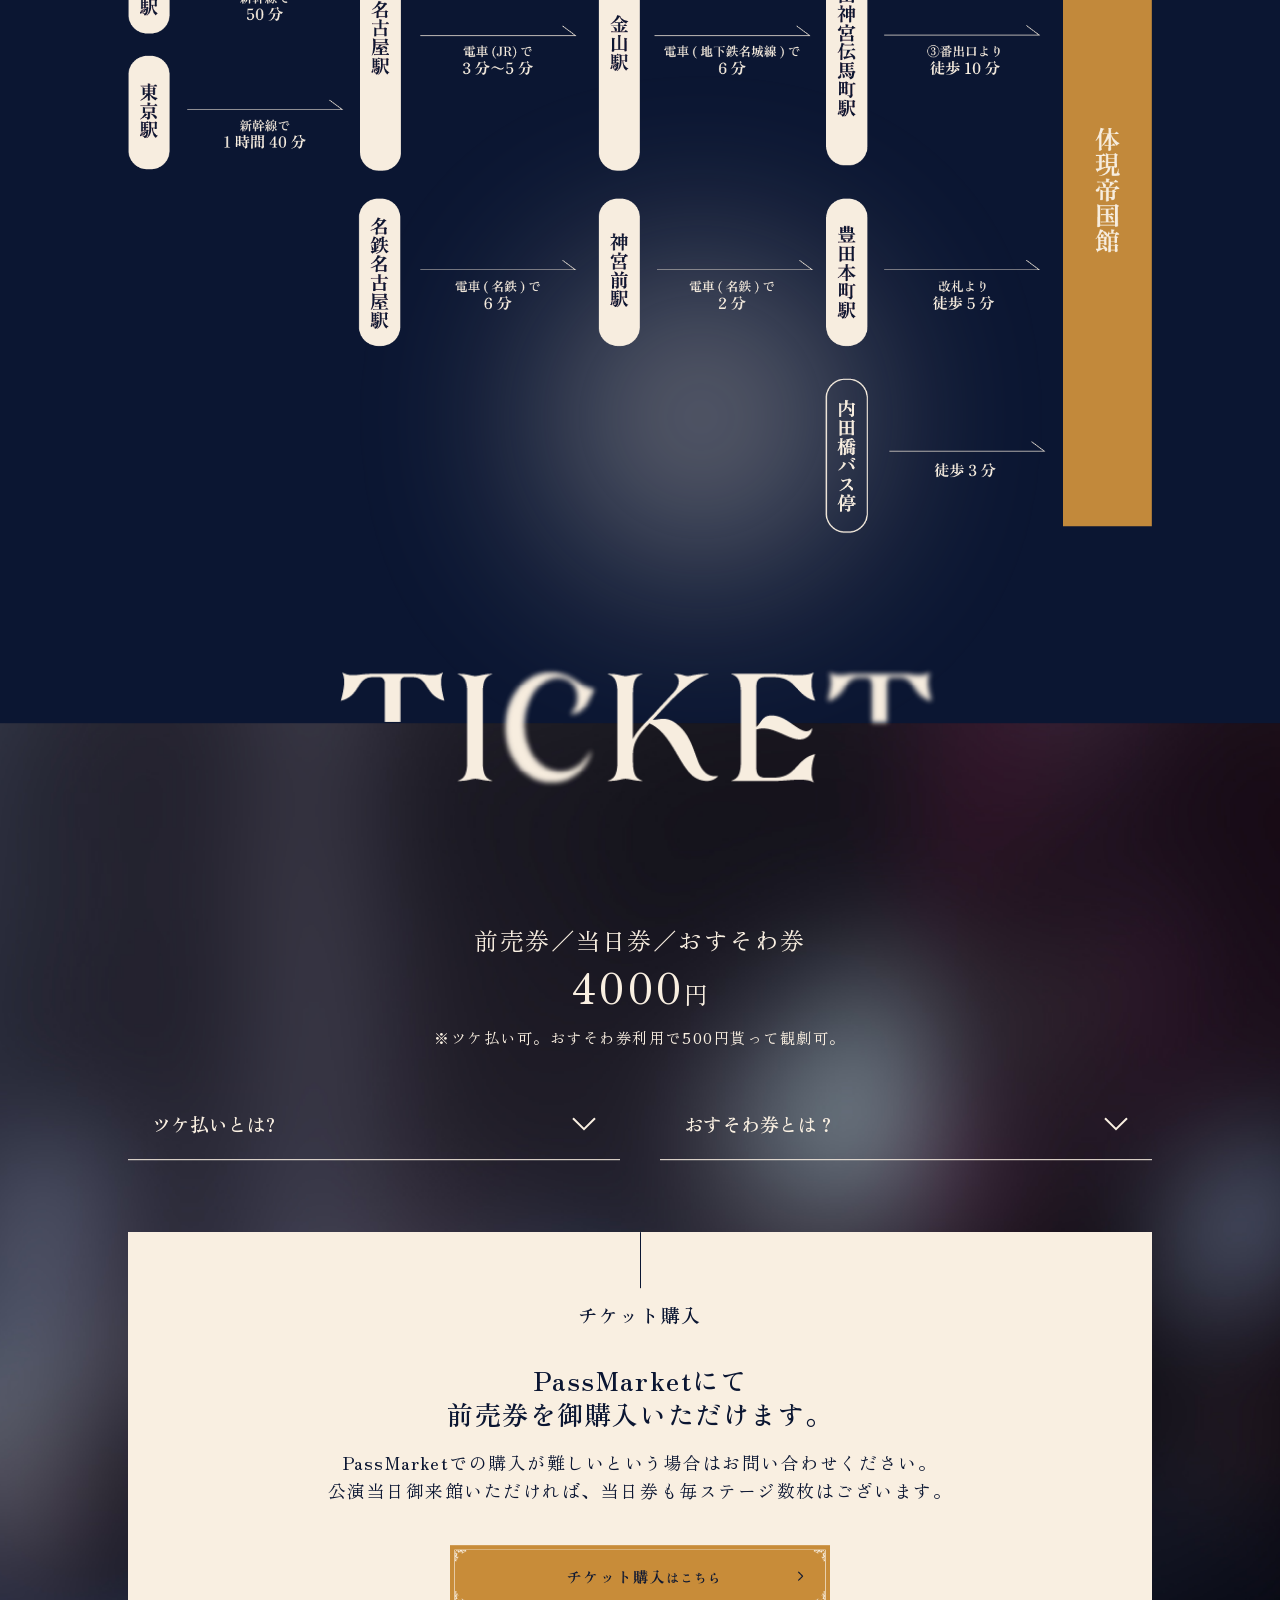
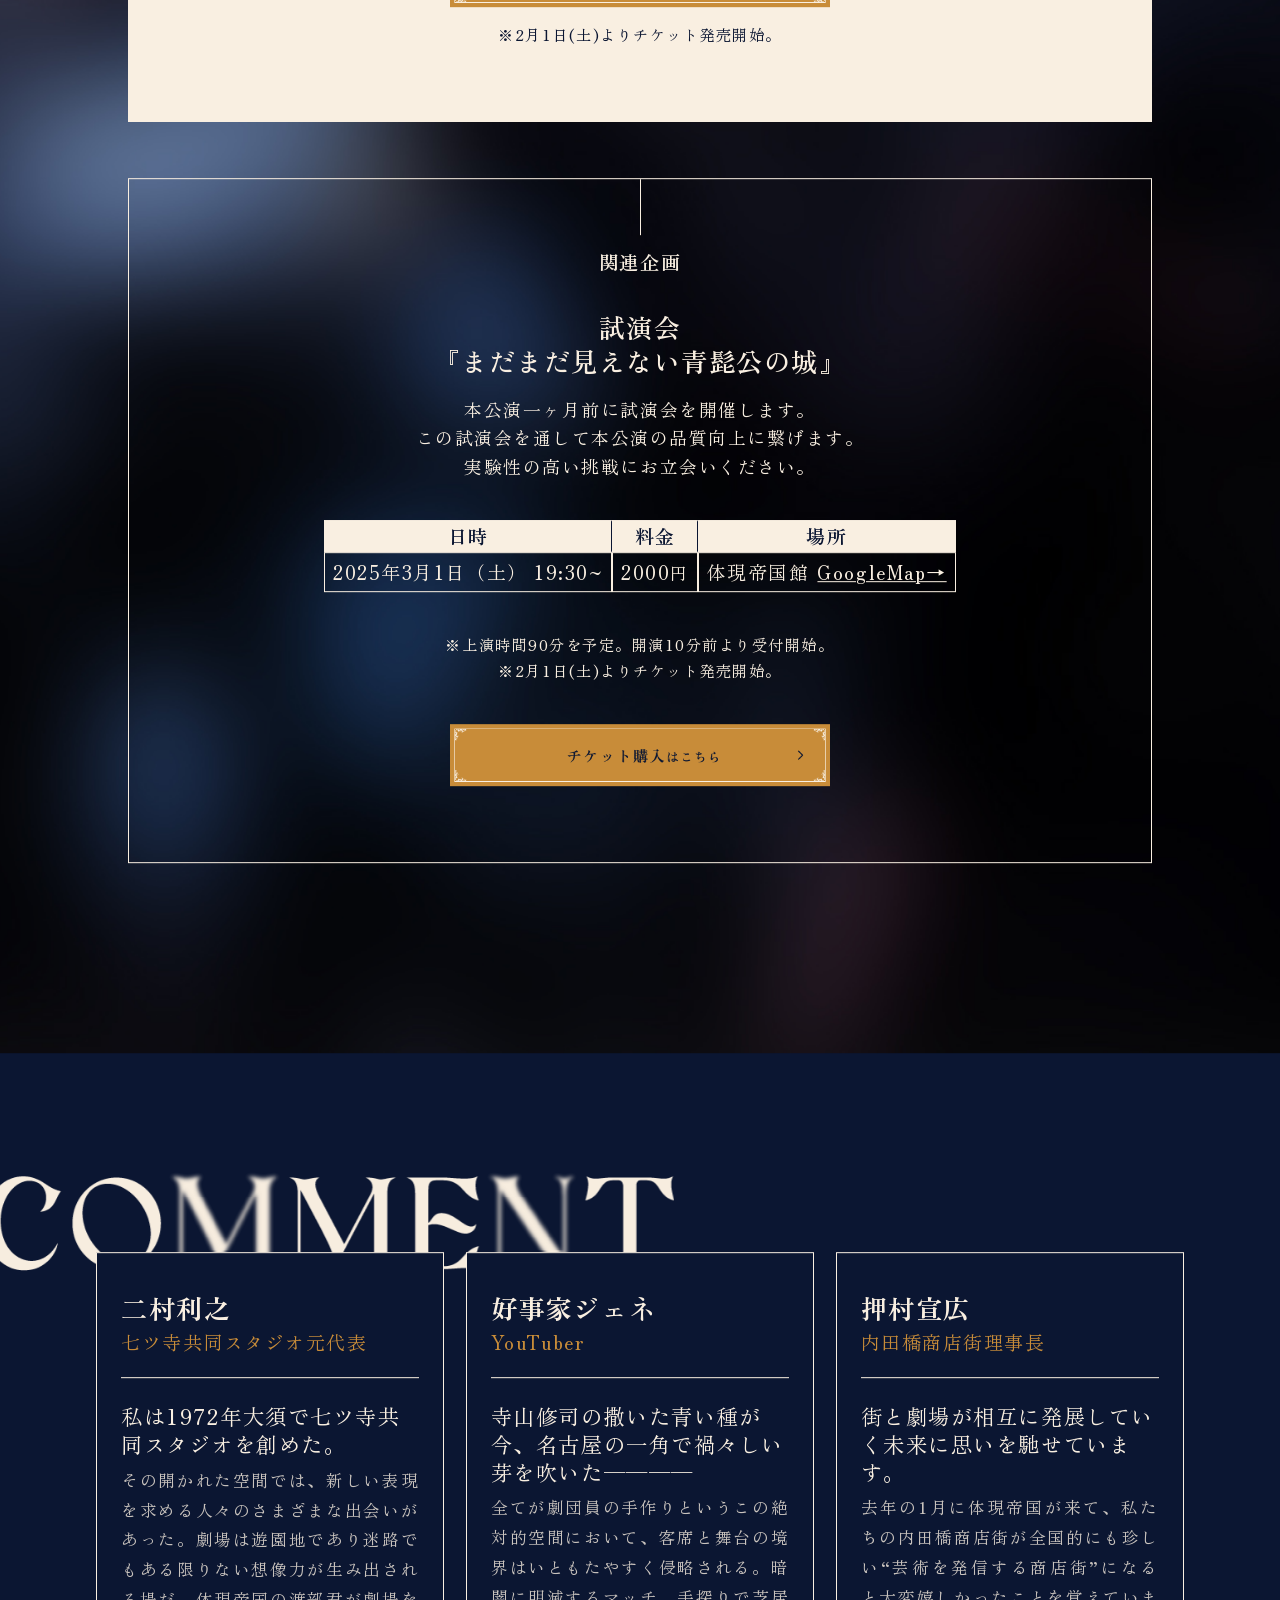
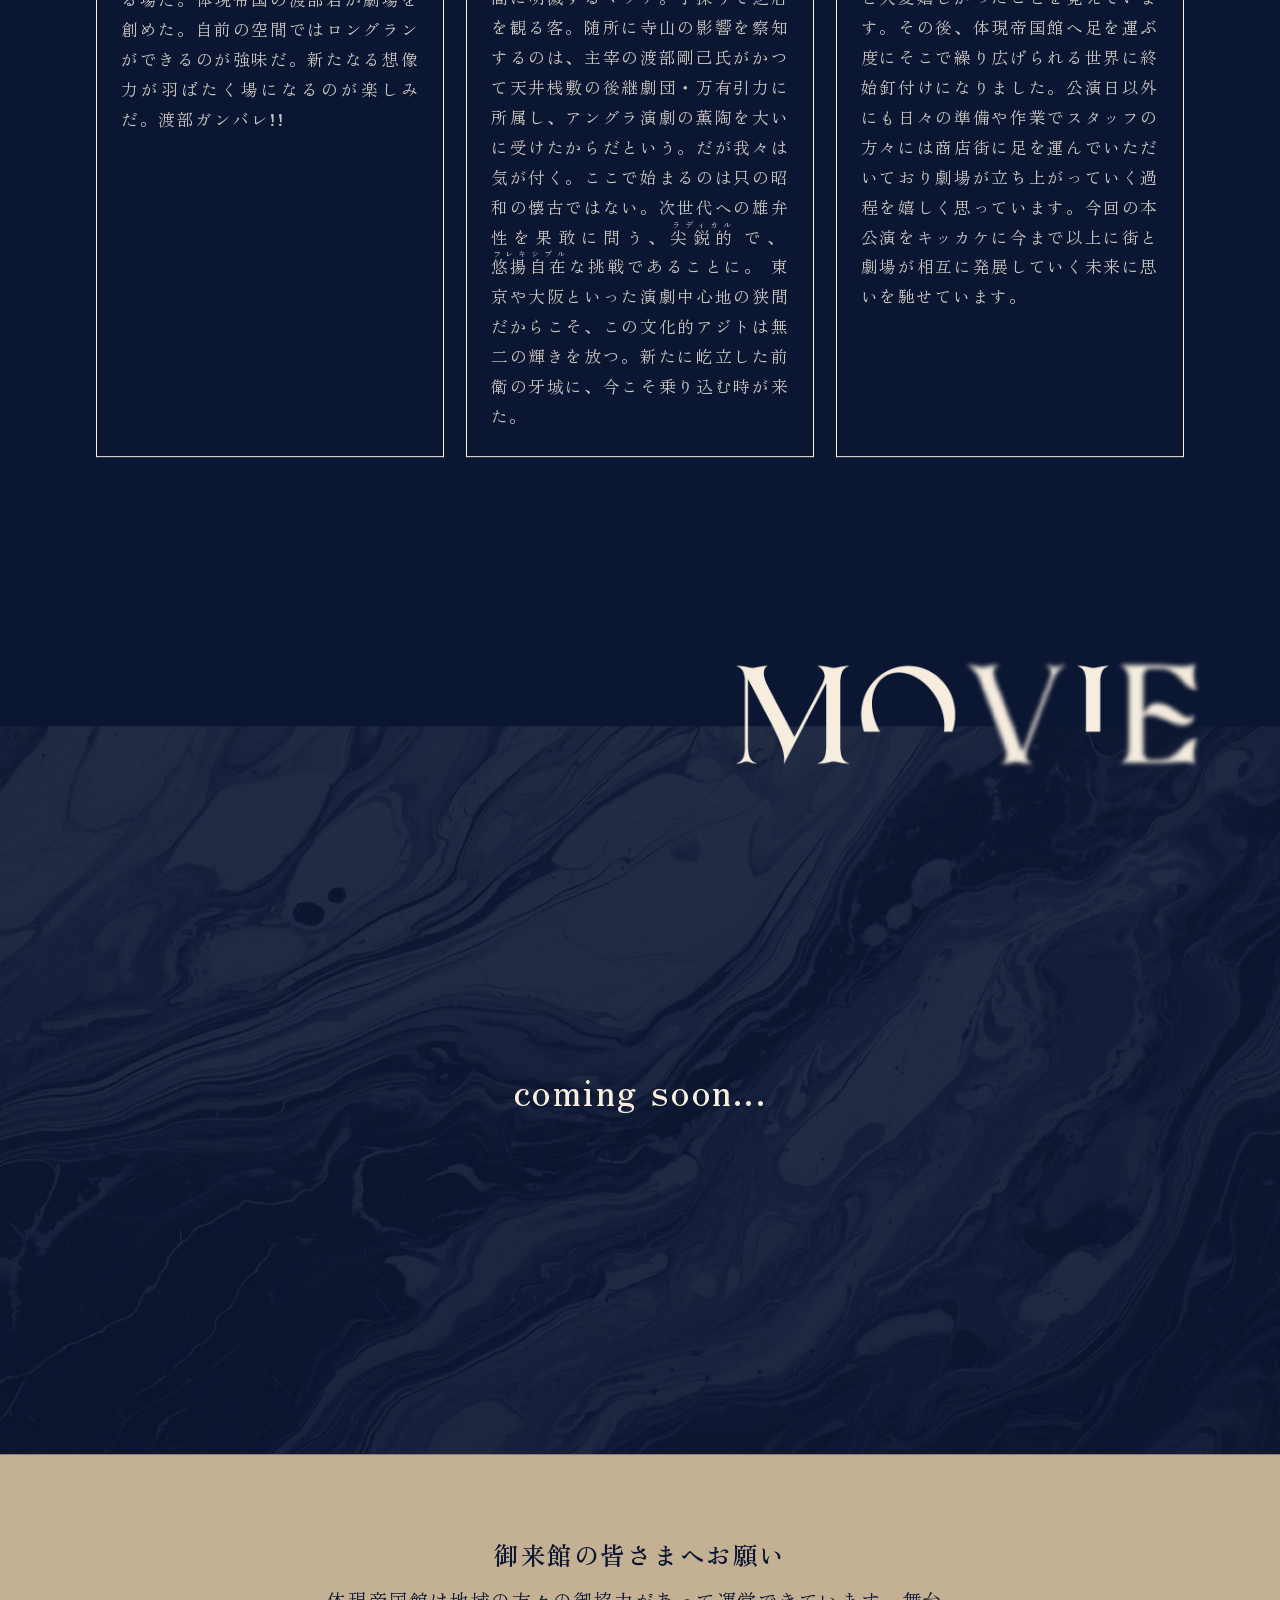
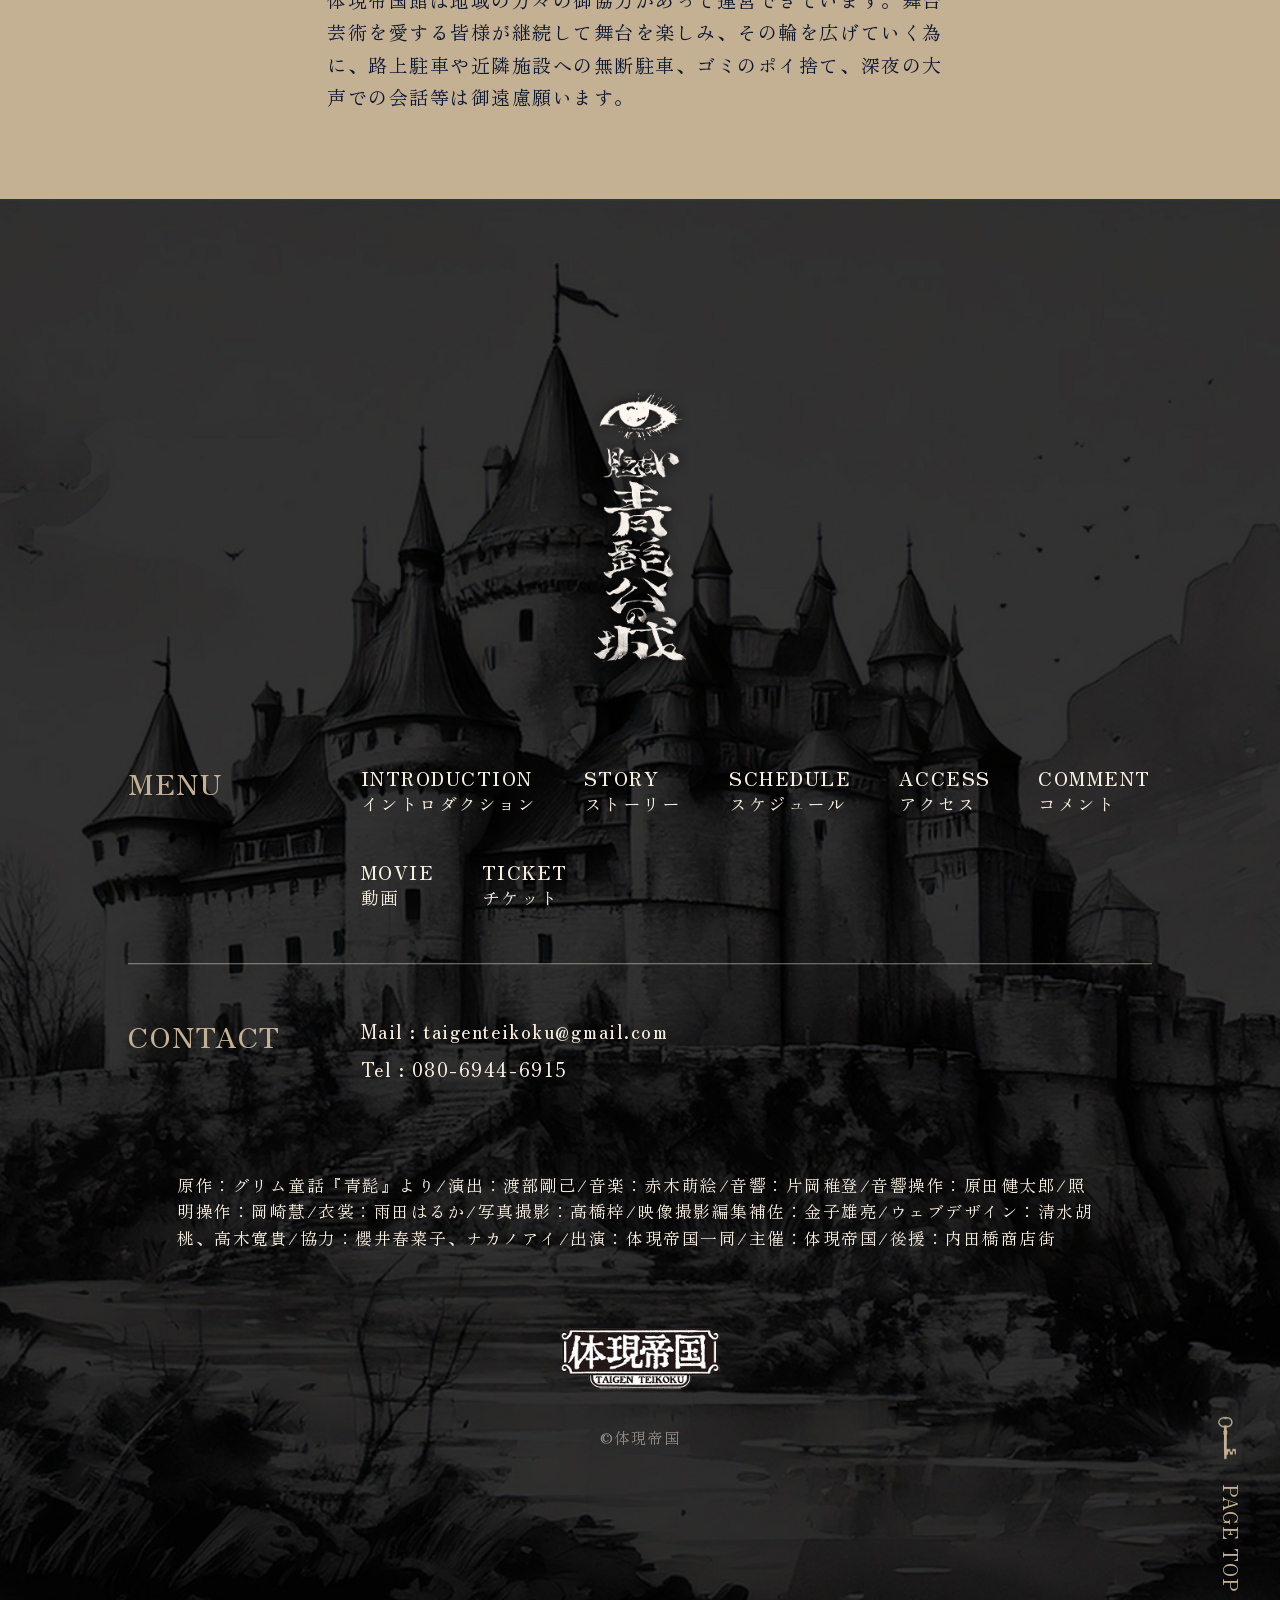
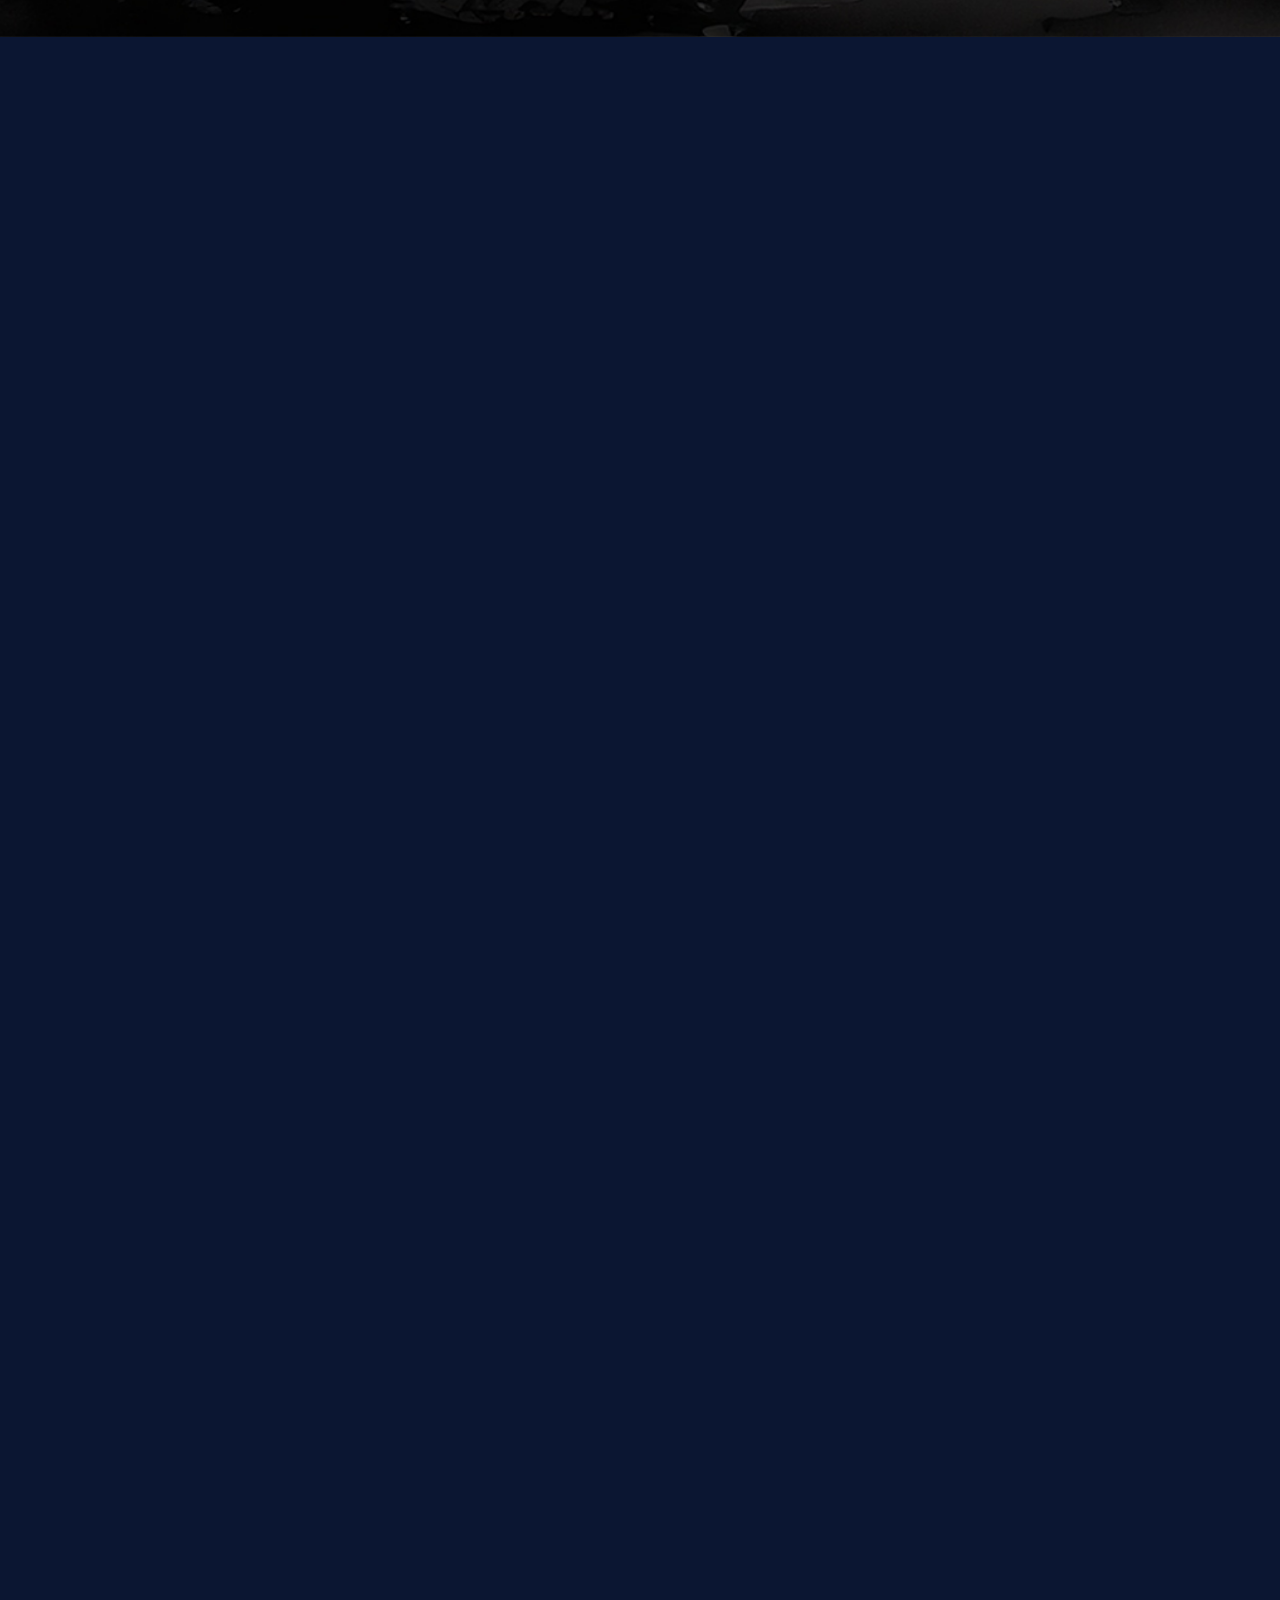
==== commit 497146d1: "a" ====
--- a/index.html
+++ b/index.html
@@ -5,12 +5,13 @@
     <!-- ここまで -->
     <meta charset="UTF-8">
     <meta name="viewport" content="width=device-width, initial-scale=1.0">
-    <title>見えない青髭公の城 | 体現帝国</title>
+    <meta name="description" content="2025年4月から上演の、体現帝国 第十二回公演「見えない青髭公の城」の公式サイトです。">
+    <title>体現帝国 第十二回公演『見えない青髭公の城』特設サイト</title>
     <meta property="og:url" content="https://taigenteikoku.com/mienaiaohigekonoshiro_20250405" />
     <meta property="og:type" content="website" />
-    <meta property="og:title" content="見えない青髭公の城 | 体現帝国" />
-    <meta property="og:description" content="体現帝国 第十二回公演「見えない青髭公の城」の公式サイトです。" />
-    <meta property="og:site_name" content="見えない青髭公の城 | 体現帝国" />
+    <meta property="og:title" content="体現帝国 第十二回公演『見えない青髭公の城』特設サイト" />
+    <meta property="og:description" content="体現帝国 第十二回公演「見えない青髭公の城」の特設サイトです。" />
+    <meta property="og:site_name" content="体現帝国 第十二回公演『見えない青髭公の城』特設サイト" />
     <meta property="og:image" content="https://taigenteikoku.com/mienaiaohigekonoshiro_20250405/images/ogp.jpg" />
 
 
@@ -551,48 +552,50 @@
 
             <!-- コメント公開部分/ここから -->
 
-            <!-- <div class="p-comment__card-list target">
+            <div class="p-comment__card-list target">
                 <div class="p-comment__card">
                     <dl class="p-comment__info">
-                        <dt class="p-comment__info--name">仮の名前</dt>
-                        <dd class="p-comment__info--job">舞台演出家</dd>
+                        <dt class="p-comment__info--name">二村利之</dt>
+                        <dd class="p-comment__info--job">七ツ寺共同スタジオ元代表</dd>
                     </dl>
 
-                    <h3 class="p-comment__title">観劇を通して、緊張感と驚きの連続に引き込まれました。</h3>
+                    <h3 class="p-comment__title">私は1972年大須で七ツ寺共同スタジオを創めた。</h3>
                     <p class="p-comment__text">
-                        登場人物たちが隠す秘密や嘘が徐々に明らかになるたび、息を飲む展開に。観客もまた一緒に謎を解き明かす探偵のような気分にさせられ、終盤に向けての予想外の展開には鳥肌が立ちました。照明や音響も絶妙で、暗闇に潜む恐怖や緊迫感をリアルに感じることができました。全体的に計算され尽くした構成と演出で、観る者の心を掴む素晴らしい舞台でした。
+                        その開かれた空間では、新しい表現を求める人々のさまざまな出会いがあった。劇場は遊園地であり迷路でもある限りない想像力が生み出される場だ。体現帝国の渡部君が劇場を創めた。自前の空間ではロングランができるのが強味だ。新たなる想像力が羽ばたく場になるのが楽しみだ。渡部ガンバレ!!
                     </p>
                 </div>
 
                 <div class="p-comment__card">
                     <dl class="p-comment__info">
-                        <dt class="p-comment__info--name">仮の名前</dt>
-                        <dd class="p-comment__info--job">舞台演出家</dd>
+                        <dt class="p-comment__info--name">好事家ジェネ</dt>
+                        <dd class="p-comment__info--job">YouTuber</dd>
                     </dl>
 
-                    <h3 class="p-comment__title">観劇を通して、緊張感と驚きの連続に引き込まれました。</h3>
+                    <h3 class="p-comment__title">寺山修司の撒いた青い種が今、名古屋の一角で禍々しい芽を吹いた────</h3>
                     <p class="p-comment__text">
-                        登場人物たちが隠す秘密や嘘が徐々に明らかになるたび、息を飲む展開に。観客もまた一緒に謎を解き明かす探偵のような気分にさせられ、終盤に向けての予想外の展開には鳥肌が立ちました。照明や音響も絶妙で、暗闇に潜む恐怖や緊迫感をリアルに感じることができました。全体的に計算され尽くした構成と演出で、観る者の心を掴む素晴らしい舞台でした。
-                    </p>
+                        全てが劇団員の手作りというこの絶対的空間において、客席と舞台の境界はいともたやすく侵略される。暗闇に明滅するマッチ。手探りで芝居を観る客。随所に寺山の影響を察知するのは、主宰の渡部剛己氏がかつて天井桟敷の後継劇団・万有引力に所属し、アングラ演劇の薫陶を大いに受けたからだという。だが我々は気が付く。ここで始まるのは只の昭和の懐古ではない。次世代への雄弁性を果敢に問う、<ruby>尖鋭的
+                            <rt>ラディカル</rt>
+                        </ruby>で、<ruby>悠揚自在<rt>フレキシブル</rt></ruby>な挑戦であることに。
+                        東京や大阪といった演劇中心地の狭間だからこそ、この文化的アジトは無二の輝きを放つ。新たに屹立した前衛の牙城に、今こそ乗り込む時が来た。</p>
                 </div>
                 <div class="p-comment__card">
                     <dl class="p-comment__info">
-                        <dt class="p-comment__info--name">仮の名前</dt>
-                        <dd class="p-comment__info--job">舞台演出家</dd>
+                        <dt class="p-comment__info--name">押村宣広</dt>
+                        <dd class="p-comment__info--job">内田橋商店街理事長</dd>
                     </dl>
 
-                    <h3 class="p-comment__title">観劇を通して、緊張感と驚きの連続に引き込まれました。</h3>
+                    <h3 class="p-comment__title">街と劇場が相互に発展していく未来に思いを馳せています。</h3>
                     <p class="p-comment__text">
-                        登場人物たちが隠す秘密や嘘が徐々に明らかになるたび、息を飲む展開に。観客もまた一緒に謎を解き明かす探偵のような気分にさせられ、終盤に向けての予想外の展開には鳥肌が立ちました。照明や音響も絶妙で、暗闇に潜む恐怖や緊迫感をリアルに感じることができました。全体的に計算され尽くした構成と演出で、観る者の心を掴む素晴らしい舞台でした。
+                        去年の1月に体現帝国が来て、私たちの内田橋商店街が全国的にも珍しい“芸術を発信する商店街”になると大変嬉しかったことを覚えています。その後、体現帝国館へ足を運ぶ度にそこで繰り広げられる世界に終始釘付けになりました。公演日以外にも日々の準備や作業でスタッフの方々には商店街に足を運んでいただいており劇場が立ち上がっていく過程を嬉しく思っています。今回の本公演をキッカケに今まで以上に街と劇場が相互に発展していく未来に思いを馳せています。
                     </p>
                 </div>
 
-            </div> -->
+            </div>
 
             <!-- ここまで -->
 
             <!-- coming soonは情報公開時に消してください -->
-            <p class="c-comingsoon">coming soon...</p>
+            <!-- <p class="c-comingsoon">coming soon...</p> -->
         </section>
 
         <!-- 動画 -->
--- a/style.min.css
+++ b/style.min.css
@@ -1,2 +1,2 @@
-@import"https://fonts.googleapis.com/css2?family=Zen+Old+Mincho:wght@400;500;600;700;900&display=swap";body,html{font-size:15px;font-family:"Zen Old Mincho",serif;letter-spacing:.08em;font-weight:400;color:#f9efe1;overflow-x:hidden;position:relative;width:100%;background-color:#0b1632}@media(576px <= width){body,html{font-size:16px}}@media(768px <= width){body,html{font-size:17px}}@media(992px <= width){body,html{font-size:18px}}@media(1200px <= width){body,html{font-size:19px}}.body{background-color:#0b1632;position:relative;z-index:-2;display:block}img{display:block}small{display:block}.bw{display:inline-block}.br-pc{display:none}@media(768px <= width){.br-pc{display:block}}.br-mb{display:block}@media(768px <= width){.br-mb{display:none}}.wrapper{width:90%;max-width:604px;margin-left:auto;margin-right:auto}@media(768px <= width){.wrapper{width:65%}}a{pointer-events:auto}::-moz-selection{background:#c4b093;color:#0b1632}::selection{background:#c4b093;color:#0b1632}.c-button--ticket a{cursor:none}#stalker{position:fixed;display:block;width:.1em;height:.1em;border-radius:100%;z-index:1;pointer-events:none;opacity:0;transition:transform .3s}#cursor.active,#stalker.active{transform:scale(50);background:url(./images/cursor.png) no-repeat center/cover}.bounce-wrapper{width:100vw;height:100vh;border:1px solid #0b1632;position:fixed;z-index:-1}.bounce-wrapper #object{width:300px;height:300px;border-radius:50%;will-change:transform;position:absolute;z-index:0;top:0;left:50%;-ms-filter:blur(100px);opacity:.4;filter:blur(100px);background-color:#f9efe1;transform:translateX(-50%)}@media(hover: hover){.mouse-over:hover:hover~.p-firstview__main_visual__wrapper .p-firstview__main_visual--2{opacity:1}}.c-button{width:100%;margin-left:auto;margin-right:auto;display:block;max-width:380px}.c-button__img{width:100%;max-width:604px;margin-left:auto;margin-right:auto}.c-button--map{width:100%}.c-button--ticket-main{max-width:604px}.c-button__link--map{border:#f9efe1 1px solid;width:-webkit-fit-content;width:-moz-fit-content;width:fit-content;position:relative;padding:16px 40px;display:block;margin-bottom:88px;transition:.7s ease}.c-button__link--map:hover{background-color:#f9efe1;color:#0b1632}.c-button__link--map::before{content:"";background-color:#f9efe1;width:20px;height:1px;position:absolute;top:50%;right:-10px}.c-button--means{border-bottom:#f9efe1 solid 1px;display:flex;align-items:center;justify-content:space-between;padding:24px;width:100%;margin-bottom:16px;cursor:pointer;font-weight:600}.c-button--means__text{line-height:1.8}.c-button--means__description-img{margin-bottom:1em;width:100%}@media(576px <= width){.c-button--means__wrapper{width:48%}}.c-button--means__contents{display:none}.c-button--means__contents.active{display:block}.c-detail{margin-bottom:56px;margin-left:auto;margin-right:auto}@media(992px <= width){.c-detail{display:none}}.c-detail--pc{display:none}@media(768px <= width){.c-detail--pc{display:block}}.c-detail__inner{width:100%}.c-detail__time{margin-bottom:32px}.c-detail__time--pc{position:absolute;top:40%;left:52%;transform:translateX(-450px)}.c-detail__time__text{background-color:#f9efe1;color:#0b1632;width:-webkit-fit-content;width:-moz-fit-content;width:fit-content;padding:0 8px 0 8px;font-size:1.125rem;margin-bottom:8px;line-height:1.5}.c-detail__time__bold{font-weight:600}.c-detail__time__attention{margin-top:16px;width:-webkit-fit-content;width:-moz-fit-content;width:fit-content;padding:2px}.c-detail__time__attention--pc{background-color:#0b1632}.c-detail__credit{margin-bottom:32px}@media(576px <= width){.c-detail__credit{display:flex;align-items:center;gap:0 2em}}.c-detail__credit__job{position:relative}.c-detail__credit__job::after{content:"";background-color:#f9efe1;width:38px;height:1px;display:inline-block;margin:0 8px 0 8px;position:relative;top:-25%}.c-detail__credit__list{display:flex;height:100%}.c-detail__credit__list:first-child{margin-bottom:8px}@media(576px <= width){.c-detail__credit__list:first-child{margin-bottom:0}}.c-detail__credit__name{font-size:1.25rem}.c-detail__english{font-size:.75rem}.c-detail__english-text{margin-bottom:10px;display:inline-block}.c-comingsoon{font-size:2rem;font-weight:400;text-align:center;margin:4em 0}.l-header{position:relative}.l-header--pc{display:none}@media(992px <= width){.l-header--pc{display:block;width:90%;max-width:1232px;margin-left:auto;margin-right:auto}}.l-header--mobile{display:block;position:fixed;top:0;left:0;z-index:99}@media(992px <= width){.l-header--mobile{display:none}}.l-hamburger.active span:nth-child(1){top:5px;transform:rotate(45deg)}.l-hamburger.active span:nth-child(2){opacity:0;width:100%}.l-hamburger.active span:nth-child(3){top:-21px;transform:rotate(-45deg);width:100%}.l-hamburger{cursor:pointer !important;position:fixed;top:40px;left:5%;z-index:999;background-blend-mode:difference;width:4em;height:4em;display:block}.l-hamburger__text{margin-top:.6em;text-align:center;letter-spacing:.2em;background-blend-mode:difference}.l-hamburger__border{width:100%;height:1px;background-color:#f9efe1;position:relative;transition:ease .4s;display:block}.l-hamburger__border:first-child{top:0}.l-hamburger__border:nth-child(2){margin:13px 0;width:80%}.l-hamburger__border:nth-child(3){top:0;width:60%}.loading{position:fixed;top:0;left:0;bottom:0;width:100%;height:100%;z-index:99999;background:#0b1632;text-align:center;-webkit-animation:displaynone 1s ease forwards;animation:displaynone 1s ease forwards;-webkit-animation-delay:1.5s;animation-delay:1.5s}.loading__text{position:fixed;top:55%;left:50%;transform:translate(-50%, -50%)}.loading__img--1{width:30%;max-width:130px;position:fixed;top:47.5%;left:50%;transform:translate(-50%, -50%);-webkit-animation:opacity4 ease 1s forwards;animation:opacity4 ease 1s forwards}.loading__img--2{width:30%;max-width:130px;position:fixed;top:45%;left:50%;opacity:0;-webkit-animation:opacity3 ease .6s forwards;animation:opacity3 ease .6s forwards;-webkit-animation-delay:1s;animation-delay:1s;transform:translate(-50%, -50%)}.count{font-size:1.5rem}.p-firstview{padding-top:24px;margin-bottom:3.25em;position:relative}.p-firstview__credit{margin-bottom:32px;writing-mode:vertical-rl;position:absolute;left:50%;bottom:20%;transform:translateX(-350px)}.p-firstview__credit__job{position:relative;font-size:20px}.p-firstview__credit__job::after{content:"";background-color:#f9efe1;width:1px;height:38px;display:inline-block;margin:8px 0px 8px 0px;position:relative}.p-firstview__credit__list{display:flex;align-items:center}.p-firstview__credit__list:first-child{margin-left:16px}.p-firstview__credit__name{font-size:26px}@media(992px <= width){.p-firstview__credit__name{margin:0}}.p-firstview--mobile{display:block}@media(992px <= width){.p-firstview--mobile{display:none}}.p-firstview--pc{display:none}@media(992px <= width){.p-firstview--pc{display:block}}.p-firstview__english{position:absolute;top:58%;right:45%;transform:translateX(450px)}.p-firstview__english-text{background-color:#0b1632;width:-webkit-fit-content;width:-moz-fit-content;width:fit-content;margin-bottom:6px;font-size:.75rem}.p-firstview__time--pc{position:absolute;top:75%;left:50%;translate:-450px -47vh;z-index:3}.p-firstview__taigenlogo{width:100%;max-width:78px;margin-left:auto}.p-firstview__taigenlogo--pc{position:relative;left:8px;margin-bottom:15px}.p-firstview__taigen-performance{text-align:right}.p-firstview__taigen-performance--pc{position:absolute;top:3%;right:3%}.p-firstview__taigen-performance__text{margin-bottom:14px;line-height:1.6}.p-firstview__taigen-performance__text--pc{writing-mode:vertical-rl;text-align:left;margin-left:auto;margin-bottom:0}.p-firstview__inner{width:90%;margin-left:auto;margin-right:auto}.p-firstview__aohigelogo{width:100%}.p-firstview__aohigelogo__wrapper{position:relative;max-width:100px;margin-left:auto;margin-right:auto;width:23%;position:relative;z-index:3}@media(992px <= width){.p-firstview__aohigelogo__wrapper{margin-top:5em}}@media(1200px <= width){.p-firstview__aohigelogo__wrapper{margin-top:0}}.p-firstview__aohigelogo--1{position:absolute;top:0;left:0;-webkit-animation:eye1 step-end 5s infinite;animation:eye1 step-end 5s infinite}.p-firstview__aohigelogo--2{-webkit-animation:eye2 step-end 5s infinite;animation:eye2 step-end 5s infinite}.p-firstview__main_visual{width:100%;max-width:498px;position:relative;left:0;top:0;z-index:0;margin-left:auto;margin-right:auto;height:auto}.p-firstview__main_visual__wrapper{position:relative;top:-17vh;width:-webkit-fit-content;width:-moz-fit-content;width:fit-content;margin-left:auto;margin-right:auto}.p-firstview__main_visual--2{position:absolute;left:0;top:0;opacity:0;transition:1s ease}.p-firstview__main_visual--2.active{opacity:1}.p-firstview__circletext{width:40%;max-width:175px;position:absolute;bottom:0;left:50%;z-index:3;margin-left:auto;margin-right:auto;transform:translate(-50%, 50%)}.p-firstview__circletext img{width:100%;-webkit-animation:6s linear infinite rotation;animation:6s linear infinite rotation;mix-blend-mode:difference}@media(hover: hover){.p-firstview__circletext:hover:hover~.p-firstview__main_visual--2{opacity:1}}@-webkit-keyframes eye1{0%{opacity:1}50%{opacity:0}53%{opacity:1}100%{opacity:1}}@keyframes eye1{0%{opacity:1}50%{opacity:0}53%{opacity:1}100%{opacity:1}}@-webkit-keyframes eye2{0%{opacity:0}50%{opacity:1}53%{opacity:0}100%{opacity:0}}@keyframes eye2{0%{opacity:0}50%{opacity:1}53%{opacity:0}100%{opacity:0}}.p-banner{margin-bottom:6.25em;max-width:604px;margin-left:auto;margin-right:auto}.p-banner__inner{width:100%;text-align:center}.p-banner img{width:100%}.p-banner--1{margin-bottom:40px;margin-top:40px}.p-introduction{margin-bottom:6.25em}@media(992px <= width){.p-introduction{margin-bottom:10em}}.p-introduction__head-img{width:100%}.p-introduction__head-img--intro{width:80%;margin-left:auto;margin-right:auto}.p-introduction__head-img--introduction{width:100%}.p-introduction__head{margin-left:auto;margin-right:auto}.p-introduction__head--intro{max-width:700px;transition:ease 1s;position:relative;top:80px}@media(992px <= width){.p-introduction__head--intro{display:none}}.p-introduction__head--intro.active{top:-1.5em}@media(768px <= width){.p-introduction__head--intro.active{top:-5%}}.p-introduction__head--duction{margin-top:-30px;max-width:700px;transition:ease 1s;position:relative;top:-100px;z-index:0}@media(992px <= width){.p-introduction__head--duction{display:none}}.p-introduction__head--duction.active{top:0px}.p-introduction__head--introduction{display:none;margin-bottom:-90px;max-width:1166px;margin-left:auto;margin-right:auto;transition:ease 1s;position:relative;top:80px}@media(992px <= width){.p-introduction__head--introduction{display:block}}.p-introduction__head--introduction.active{top:0}.p-introduction__bg-wrapper{width:100%;height:34.1875em;-o-object-fit:cover;object-fit:cover;-o-object-position:60% 0;object-position:60% 0;overflow:hidden;margin-inline:auto;margin-top:-50px}@media(1200px <= width){.p-introduction__bg-wrapper{margin-top:-50px}}.p-introduction__bg{background-position:60% 50%;background-image:url("./images/aohige_intro.jpg");background-repeat:no-repeat;background-size:cover;height:105%;margin-inline:auto;position:relative;width:100%}@media(992px <= width){.p-introduction__bg{background-position:60% 35%;height:100%}}.p-introduction__text-and-img{position:relative;z-index:2}.p-introduction__text-group{z-index:2;width:90%;position:absolute;top:50%;left:50%;transform:translate(-50%, -50%);text-align:center}.p-introduction__title{color:#0b1632;width:-webkit-fit-content;width:-moz-fit-content;width:fit-content;margin-left:auto;margin-right:auto;font-size:1.25rem;font-weight:600;margin-bottom:24px;position:relative;overflow:hidden;padding-left:8px}.p-introduction__title.active::before{transform:translateX(-100%);content:"";display:block;position:absolute;z-index:-1;top:0;left:0;width:100%;height:100%;background:#f9efe1;transform-origin:left;-webkit-animation:.8s test_box_slide forwards ease;animation:.8s test_box_slide forwards ease}.p-introduction__text{line-height:2.1;font-size:.9375rem}.p-story{margin-bottom:6.25em}@media(992px <= width){.p-story{margin-bottom:10em}}@media(1200px <= width){.p-story__inner{display:flex;align-items:center;margin-bottom:10em;width:90%;margin-left:auto;margin-right:auto}}.p-story__text-group{width:90%;margin-left:auto;margin-right:auto}@media(768px <= width){.p-story__text-group{width:80%;text-align:center}}@media(1200px <= width){.p-story__text-group{width:50%}}.p-story__img-and-head{width:100%;display:flex;margin-bottom:4em}@media(576px <= width){.p-story__img-and-head{margin-bottom:5em}}@media(1200px <= width){.p-story__img-and-head{margin-bottom:0;width:50%}}.p-story__img-wrapper{width:70%;max-width:542px;overflow:hidden;aspect-ratio:8/11;position:relative;z-index:1}@media(992px <= width){.p-story__img-wrapper{width:100%}}.p-story__img{height:120%;margin-inline:auto;width:100%;background-image:url("./images/aohige_story1.jpg");background-position:center;background-repeat:no-repeat;background-size:cover}.p-story__head{width:25%;max-width:170px;transition:1s;position:relative;left:-15%;z-index:0}.p-story__head.active{left:-5%}.p-story__head-img{width:100%}.p-story__title{font-size:1.125rem;line-height:1.4;width:100%;margin-bottom:16px;font-weight:600;transform:translateY(20px);transition:.8s ease;opacity:0}.p-story__title.active{transform:translateY(0);opacity:1}@media(1200px <= width){.p-story__title{margin:0;margin-bottom:16px}}.p-story__text{width:100%;line-height:2.1;text-align:justify;transform:translateY(20px);transition:.8s ease;opacity:0;font-size:.9375rem}.p-story__text.active{transform:translateY(0);opacity:1;transition-delay:.2s}@media(768px <= width){.p-story__text{text-align:center}}@media(1200px <= width){.p-story__text{margin:0}}.p-schedule{position:relative;padding:6.25em 0 6.25em;z-index:2;background-image:url("./images/aohige_schedule.jpg");background-position:center;background-repeat:no-repeat;background-size:cover}@media(992px <= width){.p-schedule{padding:10em 0 10em}}@media(992px <= width){.p-schedule{padding-top:8em;padding-bottom:8em}}.p-schedule__kagi{position:absolute;right:0;top:-50px;display:flex;justify-content:flex-end}.p-schedule__kagi--1,.p-schedule__kagi--2{width:40%;max-width:200px;-o-object-fit:cover;object-fit:cover}.p-schedule__kagi--1{position:relative;left:20%}.p-schedule__kagi--2{position:relative;top:-50px}.p-schedule__head{position:absolute;top:0;right:-10%;width:100%;max-width:640px;transition:1s ease}.p-schedule__head.active{right:-3%}.p-schedule__head-img{width:90%;margin-left:auto}.p-schedule__title{font-size:1.125rem;margin-bottom:24px;margin-top:64px;font-weight:600}.p-schedule__title:first-child{margin-top:0}.p-schedule__title::before{content:"";width:22px;height:1px;display:inline-block;background-color:#f9efe1;margin-bottom:6px;margin-right:8px}.p-schedule__subtitle{margin-bottom:16px}.p-schedule__performance-group{margin-top:2em;padding:1.3em;border:#f9efe1 1px solid;width:100%;-webkit-backdrop-filter:blur(12px);backdrop-filter:blur(12px)}@media(576px <= width){.p-schedule__performance-group{width:70%}}.p-schedule__text{font-size:1.25rem;line-height:1.5}@media(576px <= width){.p-schedule__text{font-size:1.2rem}}.p-schedule__text--big{font-size:1.125rem;line-height:1.6}.p-schedule__text--color{color:#c4b093}.p-schedule__text--sub{margin-bottom:.5em;line-height:1.7}.p-schedule__text--sub:last-child{margin-bottom:0}.p-schedule__bold{font-weight:600}.p-schedule__attention{margin-bottom:8px;line-height:1.6;margin-top:8px}.p-schedule__text-group{width:90%;margin-left:auto;margin-right:auto;max-width:1200px;opacity:0;transition:.5s ease;position:relative;top:30px}@media(768px <= width){.p-schedule__text-group{width:80%}}@media(1200px <= width){.p-schedule__text-group{width:65%}}.p-schedule__text-group.active{opacity:1;top:0;transition-delay:.1s}.p-schedule__small{font-size:.9375rem}.p-access{margin-bottom:8.25em}@media(992px <= width){.p-access{margin-bottom:10em}}.p-access__inner{width:90%;margin-left:auto;margin-right:auto;max-width:1200px}@media(768px <= width){.p-access__inner{width:80%}}.p-access__head{max-width:658px;position:relative;top:-18em;z-index:0;margin-left:auto;margin-right:auto;transition:1s ease;margin-bottom:1em}.p-access__head.active{top:-4.5em}@media(576px <= width){.p-access__head.active{top:-6em}}@media(992px <= width){.p-access__head.active{top:-6em}}.p-access__head-img{width:100%}.p-access__taigenteikoukan{width:100%;max-width:200px;margin-bottom:16px}.p-access__address{margin-bottom:40px;line-height:1.6;font-size:.875rem}.p-access__title{font-size:1.125rem;margin-bottom:24px;margin-top:40px;font-weight:600}.p-access__title:first-child{margin-top:0}.p-access__title::before{content:"";width:22px;height:1px;display:inline-block;background-color:#f9efe1;margin-bottom:7px;margin-right:8px}.p-access__description{line-height:2.2;font-size:.875rem}.p-access__map-img{width:100%;margin-left:auto;margin-right:auto}@media(992px <= width){.p-access__theater,.p-access__transit{width:48%}}.p-access__contents{margin-bottom:6em;margin-top:-3em}@media(992px <= width){.p-access__contents{display:flex;justify-content:space-between}}.p-ticket{padding-bottom:6.25em;background-image:url("./images/ticketbg.jpg");background-position:center;background-repeat:no-repeat;background-size:cover}@media(992px <= width){.p-ticket{padding-bottom:10em}}.p-ticket__head{width:90%;max-width:600px;margin-left:auto;margin-right:auto;position:relative;top:-8vw}@media(768px <= width){.p-ticket__head{top:-60px}}.p-ticket__head-img{width:100%}.p-ticket__category{text-align:center}.p-ticket__inner{width:90%;margin-left:auto;margin-right:auto;max-width:1100px}@media(992px <= width){.p-ticket__inner{width:80%}}.p-ticket__category{font-size:1.25rem;margin-bottom:8px;margin-top:3em}.p-ticket__price{text-align:center;font-size:1.25rem;margin-bottom:16px}.p-ticket__price-number{font-size:2.25rem}.p-ticket__attention{text-align:center;line-height:1.5}.p-ticket__means{margin-top:40px;margin-bottom:56px}@media(576px <= width){.p-ticket__means{display:flex;justify-content:space-between}}.p-ticket__purchase{background-color:#f9efe1;color:#0b1632;padding:0 1.5em 3em 1.5em;margin-bottom:56px;transform:translateY(50px);opacity:0;transition:1s ease}@media(576px <= width){.p-ticket__purchase{padding:0 2.5em 4em 2.5em}}.p-ticket__purchase.active{transform:translateY(0);opacity:1}.p-ticket__link{text-decoration:underline 1px #f9efe1;margin-left:8px;-webkit-text-decoration:underline 1px #f9efe1}.p-ticket__small{font-size:.875rem;display:inline-block}.p-ticket__relation{padding:0 1.5em 3em 1.5em;border:#f9efe1 1px solid;transform:translateY(50px);opacity:0;transition:1s ease}.p-ticket__relation.active{transform:translateY(0);opacity:1}@media(576px <= width){.p-ticket__relation{padding:0 2.5em 4em 2.5em}}.p-ticket__relation__table{display:flex !important}.p-ticket__relation__table-head,.p-ticket__relation__table-cell{border-collapse:collapse;border:#f9efe1 1px solid;text-align:center}@media(576px <= width){.p-ticket__relation__table-head,.p-ticket__relation__table-cell{border-right:0}.p-ticket__relation__table-head:last-child,.p-ticket__relation__table-cell:last-child{border-right:#f9efe1 1px solid}}.p-ticket__relation__table-head{background-color:#f9efe1;color:#0b1632;font-weight:600;padding:4px}@media(576px <= width){.p-ticket__relation__table-head{border-right:#0b1632 1px solid}}@media(576px <= width){.p-ticket__relation__table-head.last{border-right:#f9efe1 solid 1px}}.p-ticket__relation__table-cell{margin-bottom:24px;padding:8px}.p-ticket__relation__attention{margin-bottom:40px;line-height:1.7}.p-ticket table tbody{width:100%}@media(576px <= width){.p-ticket table tbody{display:flex;justify-content:center}}.p-ticket table,.p-ticket tbody,.p-ticket td,.p-ticket th,.p-ticket tr{display:block}.p-ticket__bigtitle{text-align:center;font-weight:600;margin-bottom:2em}.p-ticket__bigtitle::before{content:"";background-color:#0b1632;display:block;width:1px;height:56px;margin-left:auto;margin-right:auto;margin-bottom:16px}.p-ticket__bigtitle--2::before{content:"";background-color:#f9efe1;display:block;width:1px;height:56px;margin-left:auto;margin-right:auto;margin-bottom:16px}.p-ticket__title{text-align:center;width:-webkit-fit-content;width:-moz-fit-content;width:fit-content;margin-left:auto;margin-right:auto;font-size:4.5vw;font-weight:600;line-height:1.3;margin-bottom:16px}@media(576px <= width){.p-ticket__title{font-size:1.375rem}}.p-ticket__text{margin-bottom:40px;line-height:1.6;font-size:.9375rem}@media(768px <= width){.p-ticket__text{text-align:center}}.p-ticket__attention{margin-top:16px}.p-comment{padding:3.5em 0 6.25em}@media(992px <= width){.p-comment{padding:6em 0 10em}}.p-comment__head{width:100%;max-width:690px;margin-right:auto;position:relative;left:-100px;transition:1s ease}.p-comment__head.active{left:-16px}.p-comment__head-img{width:100%}.p-comment__card{border:1px solid #f9efe1;padding:40px 24px 24px 24px;margin-bottom:2.5em;background-color:#0b1632}@media(1200px <= width){.p-comment__card{width:32%}}.p-comment__card-list{width:90%;margin-left:auto;margin-right:auto;position:relative;top:22px;transition:1s ease;transition-delay:.1s;opacity:0;max-width:1400px}.p-comment__card-list.active{opacity:1;top:-32px}@media(992px <= width){.p-comment__card-list{width:80%}}@media(1200px <= width){.p-comment__card-list{display:flex;justify-content:space-between;width:85%}}.p-comment__info{padding-bottom:24px;border-bottom:#f9efe1 solid 1px;margin-bottom:24px}.p-comment__info--name{font-size:1.5rem;margin-bottom:8px}.p-comment__info--job{color:#c88c39}.p-comment__title{font-size:1.25rem;margin-bottom:8px;line-height:1.3}.p-comment__text{line-height:1.8;font-weight:400;opacity:.8;text-align:justify}.p-movie{padding:6.25em 0 6.25em;position:relative;background-image:url("./images/mable.jpg");background-position:center;background-repeat:no-repeat;background-size:cover}@media(992px <= width){.p-movie{padding:10em 0 10em}}.p-movie__inner{margin-top:4rem}.p-movie__head{width:80%;max-width:480px;margin-left:auto;position:absolute;right:0;top:-13vw}@media(576px <= width){.p-movie__head{top:-73px}}@media(992px <= width){.p-movie__head{right:5%}}.p-movie__head-img{width:100%}.p-movie iframe{width:90%;aspect-ratio:16/9;display:block;margin-left:auto;margin-right:auto;margin-bottom:1.5em;margin-top:-80px;max-width:823px}@media(576px <= width){.p-movie iframe{width:80%}}.p-movie__title{text-align:center;font-size:1rem}.p-attention{background-color:#c4b093;color:#0b1632;padding:4.5em 0}.p-attention__head{font-size:1.3rem;text-align:center;font-weight:600;margin-bottom:16px}.p-attention__text{line-height:1.7;max-width:626px;margin-left:auto;margin-right:auto}.p-attention__inner{width:90%;margin-left:auto;margin-right:auto}.l-footer{position:relative;padding:6em 0;background-image:url("./images/footer.jpg");background-position:center;background-repeat:no-repeat;background-size:cover}@media(992px <= width){.l-footer{padding:10em 0}}.l-footer__inner{width:90%;margin-left:auto;margin-right:auto}@media(576px <= width){.l-footer__inner{width:80%}}.l-footer__logo{width:20%;max-width:100px;margin-left:auto;margin-right:auto;margin-bottom:5em}.l-footer__logo-img{width:100%}.l-footer__taigen{width:100%}.l-footer__link{display:block;width:100%;max-width:160px;margin-left:auto;margin-right:auto}@media(1200px <= width){.l-footer__group{display:flex;justify-content:space-between}}.l-footer__group__head{font-weight:600;color:#c4b093;font-size:1.5rem;margin-bottom:40px}@media(1200px <= width){.l-footer__group__head{width:25%}}.l-footer__group--menu{padding-bottom:56px;border-bottom:rgba(249,239,225,.5) solid 1px;margin-bottom:56px}.l-footer__group--contact{margin-bottom:76px}.l-footer__group__text{margin-bottom:16px}@media(1200px <= width){.l-footer__group__text-group{width:85%}}.l-footer__credit{font-size:.875rem;line-height:1.6;margin-bottom:76px;max-width:926px;margin-left:auto;margin-right:auto}.l-footer__copy{text-align:center;margin-top:40px;opacity:.5}.l-footer__pagetop{position:absolute;bottom:3%;right:3%;display:flex;align-items:center;flex-direction:column;transition:.7s ease}.l-footer__pagetop:hover{bottom:4%}.l-footer__pagetop__text{writing-mode:vertical-rl;color:#c4b093;padding-left:8px}.l-footer__pagetop__img{margin-bottom:24px;max-width:27px}.l-nav--footer{display:flex;gap:2.5em;flex-wrap:wrap}@media(992px <= width){.l-nav--footer{width:85%}}.l-nav__wrapper--mobile{display:none;opacity:0;width:100vw;height:100vh;background-color:rgba(11,22,50,.5);backdrop-filter:blur(15px);-webkit-backdrop-filter:blur(15px);transition:.3s ease}@media(992px <= width){.l-nav__wrapper--mobile{display:none}}.l-nav__wrapper--mobile.active{display:block;-webkit-animation:opacityAnime .3s forwards ease;animation:opacityAnime .3s forwards ease}.l-nav--mobile{position:fixed;top:50%;left:50%;transform:translate(-50%, -50%);text-align:center}.l-nav--mobile .l-nav__link{display:block;margin-bottom:5.5vh}.l-nav--mobile .l-nav__item--english{color:#c4b093;font-size:1rem}.l-nav--mobile .l-nav__item--japanese{font-size:.9375rem}.l-nav--pc{display:flex;justify-content:center;text-align:center;flex-wrap:wrap;padding:24px 0;border-top:#f9efe1 1px solid;border-bottom:#f9efe1 1px solid;gap:1.5em 2em;margin-bottom:6.25em}.l-nav--pc .l-nav__item--english{color:#c4b093}.l-nav__item--english{font-weight:600;font-size:1rem;margin-bottom:4px}.l-nav__item--japanese{font-size:.9375rem}@-webkit-keyframes rotation{0%{rotate:0}100%{rotate:360deg}}@keyframes rotation{0%{rotate:0}100%{rotate:360deg}}@-webkit-keyframes opacityAnime{0%{opacity:0;z-index:-100}100%{opacity:1;z-index:999}}@keyframes opacityAnime{0%{opacity:0;z-index:-100}100%{opacity:1;z-index:999}}@-webkit-keyframes bgAnime{0%{opacity:0}20%{opacity:1}33%{opacity:1}63%{opacity:0}100%{opacity:0}}@keyframes bgAnime{0%{opacity:0}20%{opacity:1}33%{opacity:1}63%{opacity:0}100%{opacity:0}}@-webkit-keyframes tikatika{0%{opacity:0;-webkit-animation-timing-function:ease;animation-timing-function:ease}10%{opacity:1;-webkit-animation-timing-function:step-end;animation-timing-function:step-end}20%{opacity:0;-webkit-animation-timing-function:ease;animation-timing-function:ease}30%{opacity:1;-webkit-animation-timing-function:step-end;animation-timing-function:step-end}40%{opacity:0;-webkit-animation-timing-function:step-end;animation-timing-function:step-end}60%{opacity:0;-webkit-animation-timing-function:ease;animation-timing-function:ease}100%{opacity:1}}@keyframes tikatika{0%{opacity:0;-webkit-animation-timing-function:ease;animation-timing-function:ease}10%{opacity:1;-webkit-animation-timing-function:step-end;animation-timing-function:step-end}20%{opacity:0;-webkit-animation-timing-function:ease;animation-timing-function:ease}30%{opacity:1;-webkit-animation-timing-function:step-end;animation-timing-function:step-end}40%{opacity:0;-webkit-animation-timing-function:step-end;animation-timing-function:step-end}60%{opacity:0;-webkit-animation-timing-function:ease;animation-timing-function:ease}100%{opacity:1}}@-webkit-keyframes test_box_slide{0%{transform:translate(-100%, 0)}100%{transform:translate(0, 0)}}@keyframes test_box_slide{0%{transform:translate(-100%, 0)}100%{transform:translate(0, 0)}}@-webkit-keyframes opacityAnime2{0%{opacity:1}40%{opacity:1}100%{opacity:0}}@keyframes opacityAnime2{0%{opacity:1}40%{opacity:1}100%{opacity:0}}@-webkit-keyframes opacity3{0%{opacity:0}100%{opacity:1}}@keyframes opacity3{0%{opacity:0}100%{opacity:1}}@-webkit-keyframes opacity4{0%{opacity:1}80%{opacity:1}100%{opacity:0}}@keyframes opacity4{0%{opacity:1}80%{opacity:1}100%{opacity:0}}@-webkit-keyframes displaynone{0%{opacity:1}100%{opacity:0;display:none;z-index:-50}}@keyframes displaynone{0%{opacity:1}100%{opacity:0;display:none;z-index:-50}}
+@import"https://fonts.googleapis.com/css2?family=Zen+Old+Mincho:wght@400;500;600;700;900&display=swap";body,html{font-size:15px;font-family:"Zen Old Mincho",serif;letter-spacing:.08em;font-weight:400;color:#f9efe1;overflow-x:hidden;position:relative;width:100%;background-color:#0b1632}@media(576px <= width){body,html{font-size:16px}}@media(768px <= width){body,html{font-size:17px}}@media(992px <= width){body,html{font-size:18px}}@media(1200px <= width){body,html{font-size:19px}}.body{background-color:#0b1632;position:relative;z-index:-2;display:block}img{display:block}small{display:block}.bw{display:inline-block}.br-pc{display:none}@media(768px <= width){.br-pc{display:block}}.br-mb{display:block}@media(768px <= width){.br-mb{display:none}}.wrapper{width:90%;max-width:604px;margin-left:auto;margin-right:auto}@media(768px <= width){.wrapper{width:65%}}a{pointer-events:auto}::-moz-selection{background:#c4b093;color:#0b1632}::selection{background:#c4b093;color:#0b1632}.c-button--ticket a{cursor:none}#stalker{position:fixed;display:block;width:.1em;height:.1em;border-radius:100%;z-index:1;pointer-events:none;opacity:0;transition:transform .3s}#cursor.active,#stalker.active{transform:scale(50);background:url(./images/cursor.png) no-repeat center/cover}.bounce-wrapper{width:100vw;height:100vh;border:1px solid #0b1632;position:fixed;z-index:-1}.bounce-wrapper #object{width:300px;height:300px;border-radius:50%;will-change:transform;position:absolute;z-index:0;top:0;left:50%;-ms-filter:blur(100px);opacity:.4;filter:blur(100px);background-color:#f9efe1;transform:translateX(-50%)}@media(hover: hover){.mouse-over:hover:hover~.p-firstview__main_visual__wrapper .p-firstview__main_visual--2{opacity:1}}.c-button{width:100%;margin-left:auto;margin-right:auto;display:block;max-width:380px}.c-button__img{width:100%;max-width:604px;margin-left:auto;margin-right:auto}.c-button--map{width:100%}.c-button--ticket-main{max-width:604px}.c-button__link--map{border:#f9efe1 1px solid;width:-webkit-fit-content;width:-moz-fit-content;width:fit-content;position:relative;padding:16px 40px;display:block;margin-bottom:88px;transition:.7s ease}.c-button__link--map:hover{background-color:#f9efe1;color:#0b1632}.c-button__link--map::before{content:"";background-color:#f9efe1;width:20px;height:1px;position:absolute;top:50%;right:-10px}.c-button--means{border-bottom:#f9efe1 solid 1px;display:flex;align-items:center;justify-content:space-between;padding:24px;width:100%;margin-bottom:16px;cursor:pointer;font-weight:600}.c-button--means__text{line-height:1.8}.c-button--means__description-img{margin-bottom:1em;width:100%}@media(576px <= width){.c-button--means__wrapper{width:48%}}.c-button--means__contents{display:none}.c-button--means__contents.active{display:block}.c-detail{margin-bottom:56px;margin-left:auto;margin-right:auto}@media(992px <= width){.c-detail{display:none}}.c-detail--pc{display:none}@media(768px <= width){.c-detail--pc{display:block}}.c-detail__inner{width:100%}.c-detail__time{margin-bottom:32px}.c-detail__time--pc{position:absolute;top:40%;left:52%;transform:translateX(-450px)}.c-detail__time__text{background-color:#f9efe1;color:#0b1632;width:-webkit-fit-content;width:-moz-fit-content;width:fit-content;padding:0 8px 0 8px;font-size:1.125rem;margin-bottom:8px;line-height:1.5}.c-detail__time__bold{font-weight:600}.c-detail__time__attention{margin-top:16px;width:-webkit-fit-content;width:-moz-fit-content;width:fit-content;padding:2px}.c-detail__time__attention--pc{background-color:#0b1632}.c-detail__credit{margin-bottom:32px}@media(576px <= width){.c-detail__credit{display:flex;align-items:center;gap:0 2em}}.c-detail__credit__job{position:relative}.c-detail__credit__job::after{content:"";background-color:#f9efe1;width:38px;height:1px;display:inline-block;margin:0 8px 0 8px;position:relative;top:-25%}.c-detail__credit__list{display:flex;height:100%}.c-detail__credit__list:first-child{margin-bottom:8px}@media(576px <= width){.c-detail__credit__list:first-child{margin-bottom:0}}.c-detail__credit__name{font-size:1.25rem}.c-detail__english{font-size:.75rem}.c-detail__english-text{margin-bottom:10px;display:inline-block}.c-comingsoon{font-size:2rem;font-weight:400;text-align:center;margin:4em 0}.l-header{position:relative}.l-header--pc{display:none}@media(992px <= width){.l-header--pc{display:block;width:90%;max-width:1232px;margin-left:auto;margin-right:auto}}.l-header--mobile{display:block;position:fixed;top:0;left:0;z-index:99}@media(992px <= width){.l-header--mobile{display:none}}.l-hamburger.active span:nth-child(1){top:5px;transform:rotate(45deg)}.l-hamburger.active span:nth-child(2){opacity:0;width:100%}.l-hamburger.active span:nth-child(3){top:-21px;transform:rotate(-45deg);width:100%}.l-hamburger{cursor:pointer !important;position:fixed;top:40px;left:5%;z-index:999;background-blend-mode:difference;width:4em;height:4em;display:block}.l-hamburger__text{margin-top:.6em;text-align:center;letter-spacing:.2em;background-blend-mode:difference}.l-hamburger__border{width:100%;height:1px;background-color:#f9efe1;position:relative;transition:ease .4s;display:block}.l-hamburger__border:first-child{top:0}.l-hamburger__border:nth-child(2){margin:13px 0;width:80%}.l-hamburger__border:nth-child(3){top:0;width:60%}.loading{position:fixed;top:0;left:0;bottom:0;width:100%;height:100%;z-index:99999;background:#0b1632;text-align:center;-webkit-animation:displaynone 1s ease forwards;animation:displaynone 1s ease forwards;-webkit-animation-delay:1.5s;animation-delay:1.5s}.loading__text{position:fixed;top:55%;left:50%;transform:translate(-50%, -50%)}.loading__img--1{width:30%;max-width:130px;position:fixed;top:47.5%;left:50%;transform:translate(-50%, -50%);-webkit-animation:opacity4 ease 1s forwards;animation:opacity4 ease 1s forwards}.loading__img--2{width:30%;max-width:130px;position:fixed;top:45%;left:50%;opacity:0;-webkit-animation:opacity3 ease .6s forwards;animation:opacity3 ease .6s forwards;-webkit-animation-delay:1s;animation-delay:1s;transform:translate(-50%, -50%)}.count{font-size:1.5rem}.p-firstview{padding-top:24px;margin-bottom:3.25em;position:relative}.p-firstview__credit{margin-bottom:32px;writing-mode:vertical-rl;position:absolute;left:50%;bottom:20%;transform:translateX(-350px)}.p-firstview__credit__job{position:relative;font-size:20px}.p-firstview__credit__job::after{content:"";background-color:#f9efe1;width:1px;height:38px;display:inline-block;margin:8px 0px 8px 0px;position:relative}.p-firstview__credit__list{display:flex;align-items:center}.p-firstview__credit__list:first-child{margin-left:16px}.p-firstview__credit__name{font-size:26px}@media(992px <= width){.p-firstview__credit__name{margin:0}}.p-firstview--mobile{display:block}@media(992px <= width){.p-firstview--mobile{display:none}}.p-firstview--pc{display:none}@media(992px <= width){.p-firstview--pc{display:block}}.p-firstview__english{position:absolute;top:58%;right:45%;transform:translateX(450px)}.p-firstview__english-text{background-color:#0b1632;width:-webkit-fit-content;width:-moz-fit-content;width:fit-content;margin-bottom:6px;font-size:.75rem}.p-firstview__time--pc{position:absolute;top:47%;left:50%;translate:-450px -100px;z-index:3}.p-firstview__taigenlogo{width:100%;max-width:78px;margin-left:auto}.p-firstview__taigenlogo--pc{position:relative;left:8px;margin-bottom:15px}.p-firstview__taigen-performance{text-align:right}.p-firstview__taigen-performance--pc{position:absolute;top:3%;right:3%}.p-firstview__taigen-performance__text{margin-bottom:14px;line-height:1.6}.p-firstview__taigen-performance__text--pc{writing-mode:vertical-rl;text-align:left;margin-left:auto;margin-bottom:0}.p-firstview__inner{width:90%;margin-left:auto;margin-right:auto}.p-firstview__aohigelogo{width:100%}.p-firstview__aohigelogo__wrapper{position:relative;max-width:100px;margin-left:auto;margin-right:auto;width:23%;position:relative;z-index:3}@media(992px <= width){.p-firstview__aohigelogo__wrapper{margin-top:5em}}@media(1200px <= width){.p-firstview__aohigelogo__wrapper{margin-top:0}}.p-firstview__aohigelogo--1{position:absolute;top:0;left:0;-webkit-animation:eye1 step-end 5s infinite;animation:eye1 step-end 5s infinite}.p-firstview__aohigelogo--2{-webkit-animation:eye2 step-end 5s infinite;animation:eye2 step-end 5s infinite}.p-firstview__main_visual{width:100%;max-width:498px;position:relative;left:0;top:0;z-index:0;margin-left:auto;margin-right:auto;height:auto}.p-firstview__main_visual__wrapper{position:relative;top:-30vw;width:-webkit-fit-content;width:-moz-fit-content;width:fit-content;margin-left:auto;margin-right:auto}@media(768px <= width){.p-firstview__main_visual__wrapper{top:-20vw}}@media(992px <= width){.p-firstview__main_visual__wrapper{top:-15vw}}@media(1200px <= width){.p-firstview__main_visual__wrapper{top:-15vh}}.p-firstview__main_visual--2{position:absolute;left:0;top:0;opacity:0;transition:1s ease}.p-firstview__main_visual--2.active{opacity:1}.p-firstview__circletext{width:40%;max-width:175px;position:absolute;bottom:0;left:50%;z-index:3;margin-left:auto;margin-right:auto;transform:translate(-50%, 50%)}.p-firstview__circletext img{width:100%;-webkit-animation:6s linear infinite rotation;animation:6s linear infinite rotation;mix-blend-mode:difference}@media(hover: hover){.p-firstview__circletext:hover:hover~.p-firstview__main_visual--2{opacity:1}}@-webkit-keyframes eye1{0%{opacity:1}50%{opacity:0}53%{opacity:1}100%{opacity:1}}@keyframes eye1{0%{opacity:1}50%{opacity:0}53%{opacity:1}100%{opacity:1}}@-webkit-keyframes eye2{0%{opacity:0}50%{opacity:1}53%{opacity:0}100%{opacity:0}}@keyframes eye2{0%{opacity:0}50%{opacity:1}53%{opacity:0}100%{opacity:0}}.p-banner{margin-bottom:6.25em;max-width:604px;margin-left:auto;margin-right:auto}.p-banner__inner{width:100%;text-align:center}.p-banner img{width:100%}.p-banner--1{margin-bottom:40px;margin-top:40px}.p-introduction{margin-bottom:6.25em}@media(992px <= width){.p-introduction{margin-bottom:10em}}.p-introduction__head-img{width:100%}.p-introduction__head-img--intro{width:80%;margin-left:auto;margin-right:auto}.p-introduction__head-img--introduction{width:100%}.p-introduction__head{margin-left:auto;margin-right:auto}.p-introduction__head--intro{max-width:700px;transition:ease 1s;position:relative;top:80px}@media(992px <= width){.p-introduction__head--intro{display:none}}.p-introduction__head--intro.active{top:-1.5em}@media(768px <= width){.p-introduction__head--intro.active{top:-5%}}.p-introduction__head--duction{margin-top:-30px;max-width:700px;transition:ease 1s;position:relative;top:-100px;z-index:0}@media(992px <= width){.p-introduction__head--duction{display:none}}.p-introduction__head--duction.active{top:0px}.p-introduction__head--introduction{display:none;margin-bottom:-90px;max-width:1166px;margin-left:auto;margin-right:auto;transition:ease 1s;position:relative;top:80px}@media(992px <= width){.p-introduction__head--introduction{display:block}}.p-introduction__head--introduction.active{top:0}.p-introduction__bg-wrapper{width:100%;height:34.1875em;-o-object-fit:cover;object-fit:cover;-o-object-position:60% 0;object-position:60% 0;overflow:hidden;margin-inline:auto;margin-top:-50px}@media(1200px <= width){.p-introduction__bg-wrapper{margin-top:-50px}}.p-introduction__bg{background-position:60% 50%;background-image:url("./images/aohige_intro.jpg");background-repeat:no-repeat;background-size:cover;height:105%;margin-inline:auto;position:relative;width:100%}@media(992px <= width){.p-introduction__bg{background-position:60% 35%;height:100%}}.p-introduction__text-and-img{position:relative;z-index:2}.p-introduction__text-group{z-index:2;width:90%;position:absolute;top:50%;left:50%;transform:translate(-50%, -50%);text-align:center}.p-introduction__title{color:#0b1632;width:-webkit-fit-content;width:-moz-fit-content;width:fit-content;margin-left:auto;margin-right:auto;font-size:1.25rem;font-weight:600;margin-bottom:24px;position:relative;overflow:hidden;padding-left:8px}.p-introduction__title.active::before{transform:translateX(-100%);content:"";display:block;position:absolute;z-index:-1;top:0;left:0;width:100%;height:100%;background:#f9efe1;transform-origin:left;-webkit-animation:.8s test_box_slide forwards ease;animation:.8s test_box_slide forwards ease}.p-introduction__text{line-height:2.1;font-size:.9375rem}.p-story{margin-bottom:6.25em}@media(992px <= width){.p-story{margin-bottom:10em}}@media(1200px <= width){.p-story__inner{display:flex;align-items:center;margin-bottom:10em;width:90%;margin-left:auto;margin-right:auto}}.p-story__text-group{width:90%;margin-left:auto;margin-right:auto}@media(768px <= width){.p-story__text-group{width:80%;text-align:center}}@media(1200px <= width){.p-story__text-group{width:50%}}.p-story__img-and-head{width:100%;display:flex;margin-bottom:4em}@media(576px <= width){.p-story__img-and-head{margin-bottom:5em}}@media(1200px <= width){.p-story__img-and-head{margin-bottom:0;width:50%}}.p-story__img-wrapper{width:70%;max-width:542px;overflow:hidden;aspect-ratio:8/11;position:relative;z-index:1}@media(992px <= width){.p-story__img-wrapper{width:100%}}.p-story__img{height:120%;margin-inline:auto;width:100%;background-image:url("./images/aohige_story1.jpg");background-position:center;background-repeat:no-repeat;background-size:cover}.p-story__head{width:25%;max-width:170px;transition:1s;position:relative;left:-15%;z-index:0}.p-story__head.active{left:-5%}.p-story__head-img{width:100%}.p-story__title{font-size:1.125rem;line-height:1.4;width:100%;margin-bottom:16px;font-weight:600;transform:translateY(20px);transition:.8s ease;opacity:0}.p-story__title.active{transform:translateY(0);opacity:1}@media(1200px <= width){.p-story__title{margin:0;margin-bottom:16px}}.p-story__text{width:100%;line-height:2.1;text-align:justify;transform:translateY(20px);transition:.8s ease;opacity:0;font-size:.9375rem}.p-story__text.active{transform:translateY(0);opacity:1;transition-delay:.2s}@media(768px <= width){.p-story__text{text-align:center}}@media(1200px <= width){.p-story__text{margin:0}}.p-schedule{position:relative;padding:6.25em 0 6.25em;z-index:2;background-image:url("./images/aohige_schedule.jpg");background-position:center;background-repeat:no-repeat;background-size:cover}@media(992px <= width){.p-schedule{padding:10em 0 10em}}@media(992px <= width){.p-schedule{padding-top:8em;padding-bottom:8em}}.p-schedule__kagi{position:absolute;right:0;top:-50px;display:flex;justify-content:flex-end}.p-schedule__kagi--1,.p-schedule__kagi--2{width:40%;max-width:200px;-o-object-fit:cover;object-fit:cover}.p-schedule__kagi--1{position:relative;left:20%}.p-schedule__kagi--2{position:relative;top:-50px}.p-schedule__head{position:absolute;top:0;right:-10%;width:100%;max-width:640px;transition:1s ease}.p-schedule__head.active{right:-3%}.p-schedule__head-img{width:90%;margin-left:auto}.p-schedule__title{font-size:1.125rem;margin-bottom:24px;margin-top:64px;font-weight:600}.p-schedule__title:first-child{margin-top:0}.p-schedule__title::before{content:"";width:22px;height:1px;display:inline-block;background-color:#f9efe1;margin-bottom:6px;margin-right:8px}.p-schedule__subtitle{margin-bottom:16px}.p-schedule__performance-group{margin-top:2em;padding:1.3em;border:#f9efe1 1px solid;width:100%;-webkit-backdrop-filter:blur(12px);backdrop-filter:blur(12px)}@media(576px <= width){.p-schedule__performance-group{width:70%}}.p-schedule__text{font-size:1.25rem;line-height:1.5}@media(576px <= width){.p-schedule__text{font-size:1.2rem}}.p-schedule__text--big{font-size:1.125rem;line-height:1.6}.p-schedule__text--color{color:#c4b093}.p-schedule__text--sub{margin-bottom:.5em;line-height:1.7}.p-schedule__text--sub:last-child{margin-bottom:0}.p-schedule__bold{font-weight:600}.p-schedule__attention{margin-bottom:8px;line-height:1.6;margin-top:8px}.p-schedule__text-group{width:90%;margin-left:auto;margin-right:auto;max-width:1200px;opacity:0;transition:.5s ease;position:relative;top:30px}@media(768px <= width){.p-schedule__text-group{width:80%}}@media(1200px <= width){.p-schedule__text-group{width:65%}}.p-schedule__text-group.active{opacity:1;top:0;transition-delay:.1s}.p-schedule__small{font-size:.9375rem}.p-access{margin-bottom:8.25em}@media(992px <= width){.p-access{margin-bottom:10em}}.p-access__inner{width:90%;margin-left:auto;margin-right:auto;max-width:1200px}@media(768px <= width){.p-access__inner{width:80%}}.p-access__head{max-width:658px;position:relative;top:-18em;z-index:0;margin-left:auto;margin-right:auto;transition:1s ease;margin-bottom:1em}.p-access__head.active{top:-4.5em}@media(576px <= width){.p-access__head.active{top:-6em}}@media(992px <= width){.p-access__head.active{top:-6em}}.p-access__head-img{width:100%}.p-access__taigenteikoukan{width:100%;max-width:200px;margin-bottom:16px}.p-access__address{margin-bottom:40px;line-height:1.6;font-size:.875rem}.p-access__title{font-size:1.125rem;margin-bottom:24px;margin-top:40px;font-weight:600}.p-access__title:first-child{margin-top:0}.p-access__title::before{content:"";width:22px;height:1px;display:inline-block;background-color:#f9efe1;margin-bottom:7px;margin-right:8px}.p-access__description{line-height:2.2;font-size:.875rem}.p-access__map-img{width:100%;margin-left:auto;margin-right:auto}@media(992px <= width){.p-access__theater,.p-access__transit{width:48%}}.p-access__contents{margin-bottom:6em;margin-top:-3em}@media(992px <= width){.p-access__contents{display:flex;justify-content:space-between}}.p-ticket{padding-bottom:6.25em;background-image:url("./images/ticketbg.jpg");background-position:center;background-repeat:no-repeat;background-size:cover}@media(992px <= width){.p-ticket{padding-bottom:10em}}.p-ticket__head{width:90%;max-width:600px;margin-left:auto;margin-right:auto;position:relative;top:-8vw}@media(768px <= width){.p-ticket__head{top:-60px}}.p-ticket__head-img{width:100%}.p-ticket__category{text-align:center}.p-ticket__inner{width:90%;margin-left:auto;margin-right:auto;max-width:1100px}@media(992px <= width){.p-ticket__inner{width:80%}}.p-ticket__category{font-size:1.25rem;margin-bottom:8px;margin-top:3em}.p-ticket__price{text-align:center;font-size:1.25rem;margin-bottom:16px}.p-ticket__price-number{font-size:2.25rem}.p-ticket__attention{text-align:center;line-height:1.5}.p-ticket__means{margin-top:40px;margin-bottom:56px}@media(576px <= width){.p-ticket__means{display:flex;justify-content:space-between}}.p-ticket__purchase{background-color:#f9efe1;color:#0b1632;padding:0 1.5em 3em 1.5em;margin-bottom:56px;transform:translateY(50px);opacity:0;transition:1s ease}@media(576px <= width){.p-ticket__purchase{padding:0 2.5em 4em 2.5em}}.p-ticket__purchase.active{transform:translateY(0);opacity:1}.p-ticket__link{text-decoration:underline 1px #f9efe1;margin-left:8px;-webkit-text-decoration:underline 1px #f9efe1}.p-ticket__small{font-size:.875rem;display:inline-block}.p-ticket__relation{padding:0 1.5em 3em 1.5em;border:#f9efe1 1px solid;transform:translateY(50px);opacity:0;transition:1s ease}.p-ticket__relation.active{transform:translateY(0);opacity:1}@media(576px <= width){.p-ticket__relation{padding:0 2.5em 4em 2.5em}}.p-ticket__relation__table{display:flex !important}.p-ticket__relation__table-head,.p-ticket__relation__table-cell{border-collapse:collapse;border:#f9efe1 1px solid;text-align:center}@media(576px <= width){.p-ticket__relation__table-head,.p-ticket__relation__table-cell{border-right:0}.p-ticket__relation__table-head:last-child,.p-ticket__relation__table-cell:last-child{border-right:#f9efe1 1px solid}}.p-ticket__relation__table-head{background-color:#f9efe1;color:#0b1632;font-weight:600;padding:4px}@media(576px <= width){.p-ticket__relation__table-head{border-right:#0b1632 1px solid}}@media(576px <= width){.p-ticket__relation__table-head.last{border-right:#f9efe1 solid 1px}}.p-ticket__relation__table-cell{margin-bottom:24px;padding:8px}.p-ticket__relation__attention{margin-bottom:40px;line-height:1.7}.p-ticket table tbody{width:100%}@media(576px <= width){.p-ticket table tbody{display:flex;justify-content:center}}.p-ticket table,.p-ticket tbody,.p-ticket td,.p-ticket th,.p-ticket tr{display:block}.p-ticket__bigtitle{text-align:center;font-weight:600;margin-bottom:2em}.p-ticket__bigtitle::before{content:"";background-color:#0b1632;display:block;width:1px;height:56px;margin-left:auto;margin-right:auto;margin-bottom:16px}.p-ticket__bigtitle--2::before{content:"";background-color:#f9efe1;display:block;width:1px;height:56px;margin-left:auto;margin-right:auto;margin-bottom:16px}.p-ticket__title{text-align:center;width:-webkit-fit-content;width:-moz-fit-content;width:fit-content;margin-left:auto;margin-right:auto;font-size:4.5vw;font-weight:600;line-height:1.3;margin-bottom:16px}@media(576px <= width){.p-ticket__title{font-size:1.375rem}}.p-ticket__text{margin-bottom:40px;line-height:1.6;font-size:.9375rem}@media(768px <= width){.p-ticket__text{text-align:center}}.p-ticket__attention{margin-top:16px}.p-comment{padding:3.5em 0 6.25em}@media(992px <= width){.p-comment{padding:6em 0 10em}}.p-comment__head{width:100%;max-width:690px;margin-right:auto;position:relative;left:-100px;transition:1s ease}.p-comment__head.active{left:-16px}.p-comment__head-img{width:100%}.p-comment__card{border:1px solid #f9efe1;padding:40px 24px 24px 24px;margin-bottom:2.5em;background-color:#0b1632}@media(1200px <= width){.p-comment__card{width:32%}}.p-comment__card-list{width:90%;margin-left:auto;margin-right:auto;position:relative;top:22px;transition:1s ease;transition-delay:.1s;opacity:0;max-width:1400px}.p-comment__card-list.active{opacity:1;top:-32px}@media(992px <= width){.p-comment__card-list{width:80%}}@media(1200px <= width){.p-comment__card-list{display:flex;justify-content:space-between;width:85%}}.p-comment__info{padding-bottom:24px;border-bottom:#f9efe1 solid 1px;margin-bottom:24px}.p-comment__info--name{font-size:1.375rem;margin-bottom:8px}.p-comment__info--job{color:#c88c39}.p-comment__title{font-size:1.125rem;margin-bottom:8px;line-height:1.3}.p-comment__text{line-height:1.8;font-weight:400;opacity:.8;font-size:.875rem;text-align:justify}.p-movie{padding:6.25em 0 6.25em;position:relative;background-image:url("./images/mable.jpg");background-position:center;background-repeat:no-repeat;background-size:cover}@media(992px <= width){.p-movie{padding:10em 0 10em}}.p-movie__inner{margin-top:4rem}.p-movie__head{width:80%;max-width:480px;margin-left:auto;position:absolute;right:0;top:-13vw}@media(576px <= width){.p-movie__head{top:-73px}}@media(992px <= width){.p-movie__head{right:5%}}.p-movie__head-img{width:100%}.p-movie iframe{width:90%;aspect-ratio:16/9;display:block;margin-left:auto;margin-right:auto;margin-bottom:1.5em;margin-top:-80px;max-width:823px}@media(576px <= width){.p-movie iframe{width:80%}}.p-movie__title{text-align:center;font-size:1rem}.p-attention{background-color:#c4b093;color:#0b1632;padding:4.5em 0}.p-attention__head{font-size:1.3rem;text-align:center;font-weight:600;margin-bottom:16px}.p-attention__text{line-height:1.7;max-width:626px;margin-left:auto;margin-right:auto}.p-attention__inner{width:90%;margin-left:auto;margin-right:auto}.l-footer{position:relative;padding:6em 0;background-image:url("./images/footer.jpg");background-position:center;background-repeat:no-repeat;background-size:cover}@media(992px <= width){.l-footer{padding:10em 0}}.l-footer__inner{width:90%;margin-left:auto;margin-right:auto}@media(576px <= width){.l-footer__inner{width:80%}}.l-footer__logo{width:20%;max-width:100px;margin-left:auto;margin-right:auto;margin-bottom:5em}.l-footer__logo-img{width:100%}.l-footer__taigen{width:100%}.l-footer__link{display:block;width:100%;max-width:160px;margin-left:auto;margin-right:auto}@media(1200px <= width){.l-footer__group{display:flex;justify-content:space-between}}.l-footer__group__head{font-weight:600;color:#c4b093;font-size:1.5rem;margin-bottom:40px}@media(1200px <= width){.l-footer__group__head{width:25%}}.l-footer__group--menu{padding-bottom:56px;border-bottom:rgba(249,239,225,.5) solid 1px;margin-bottom:56px}.l-footer__group--contact{margin-bottom:76px}.l-footer__group__text{margin-bottom:16px}@media(1200px <= width){.l-footer__group__text-group{width:85%}}.l-footer__credit{font-size:.875rem;line-height:1.6;margin-bottom:76px;max-width:926px;margin-left:auto;margin-right:auto}.l-footer__copy{text-align:center;margin-top:40px;opacity:.5}.l-footer__pagetop{position:absolute;bottom:3%;right:3%;display:flex;align-items:center;flex-direction:column;transition:.7s ease}.l-footer__pagetop:hover{bottom:4%}.l-footer__pagetop__text{writing-mode:vertical-rl;color:#c4b093;padding-left:8px}.l-footer__pagetop__img{margin-bottom:24px;max-width:27px}.l-nav--footer{display:flex;gap:2.5em;flex-wrap:wrap}@media(992px <= width){.l-nav--footer{width:85%}}.l-nav__wrapper--mobile{display:none;opacity:0;width:100vw;height:100vh;background-color:rgba(11,22,50,.5);backdrop-filter:blur(15px);-webkit-backdrop-filter:blur(15px);transition:.3s ease}@media(992px <= width){.l-nav__wrapper--mobile{display:none}}.l-nav__wrapper--mobile.active{display:block;-webkit-animation:opacityAnime .3s forwards ease;animation:opacityAnime .3s forwards ease}.l-nav--mobile{position:fixed;top:50%;left:50%;transform:translate(-50%, -50%);text-align:center}.l-nav--mobile .l-nav__link{display:block;margin-bottom:5.5vh}.l-nav--mobile .l-nav__item--english{color:#c4b093;font-size:1rem}.l-nav--mobile .l-nav__item--japanese{font-size:.9375rem}.l-nav--pc{display:flex;justify-content:center;text-align:center;flex-wrap:wrap;padding:24px 0;border-top:#f9efe1 1px solid;border-bottom:#f9efe1 1px solid;gap:1.5em 2em;margin-bottom:6.25em}.l-nav--pc .l-nav__item--english{color:#c4b093}.l-nav__item--english{font-weight:600;font-size:1rem;margin-bottom:4px}.l-nav__item--japanese{font-size:.9375rem}@-webkit-keyframes rotation{0%{rotate:0}100%{rotate:360deg}}@keyframes rotation{0%{rotate:0}100%{rotate:360deg}}@-webkit-keyframes opacityAnime{0%{opacity:0;z-index:-100}100%{opacity:1;z-index:999}}@keyframes opacityAnime{0%{opacity:0;z-index:-100}100%{opacity:1;z-index:999}}@-webkit-keyframes bgAnime{0%{opacity:0}20%{opacity:1}33%{opacity:1}63%{opacity:0}100%{opacity:0}}@keyframes bgAnime{0%{opacity:0}20%{opacity:1}33%{opacity:1}63%{opacity:0}100%{opacity:0}}@-webkit-keyframes tikatika{0%{opacity:0;-webkit-animation-timing-function:ease;animation-timing-function:ease}10%{opacity:1;-webkit-animation-timing-function:step-end;animation-timing-function:step-end}20%{opacity:0;-webkit-animation-timing-function:ease;animation-timing-function:ease}30%{opacity:1;-webkit-animation-timing-function:step-end;animation-timing-function:step-end}40%{opacity:0;-webkit-animation-timing-function:step-end;animation-timing-function:step-end}60%{opacity:0;-webkit-animation-timing-function:ease;animation-timing-function:ease}100%{opacity:1}}@keyframes tikatika{0%{opacity:0;-webkit-animation-timing-function:ease;animation-timing-function:ease}10%{opacity:1;-webkit-animation-timing-function:step-end;animation-timing-function:step-end}20%{opacity:0;-webkit-animation-timing-function:ease;animation-timing-function:ease}30%{opacity:1;-webkit-animation-timing-function:step-end;animation-timing-function:step-end}40%{opacity:0;-webkit-animation-timing-function:step-end;animation-timing-function:step-end}60%{opacity:0;-webkit-animation-timing-function:ease;animation-timing-function:ease}100%{opacity:1}}@-webkit-keyframes test_box_slide{0%{transform:translate(-100%, 0)}100%{transform:translate(0, 0)}}@keyframes test_box_slide{0%{transform:translate(-100%, 0)}100%{transform:translate(0, 0)}}@-webkit-keyframes opacityAnime2{0%{opacity:1}40%{opacity:1}100%{opacity:0}}@keyframes opacityAnime2{0%{opacity:1}40%{opacity:1}100%{opacity:0}}@-webkit-keyframes opacity3{0%{opacity:0}100%{opacity:1}}@keyframes opacity3{0%{opacity:0}100%{opacity:1}}@-webkit-keyframes opacity4{0%{opacity:1}80%{opacity:1}100%{opacity:0}}@keyframes opacity4{0%{opacity:1}80%{opacity:1}100%{opacity:0}}@-webkit-keyframes displaynone{0%{opacity:1}100%{opacity:0;display:none;z-index:-50}}@keyframes displaynone{0%{opacity:1}100%{opacity:0;display:none;z-index:-50}}
 /*# sourceMappingURL=style.min.css.map */
